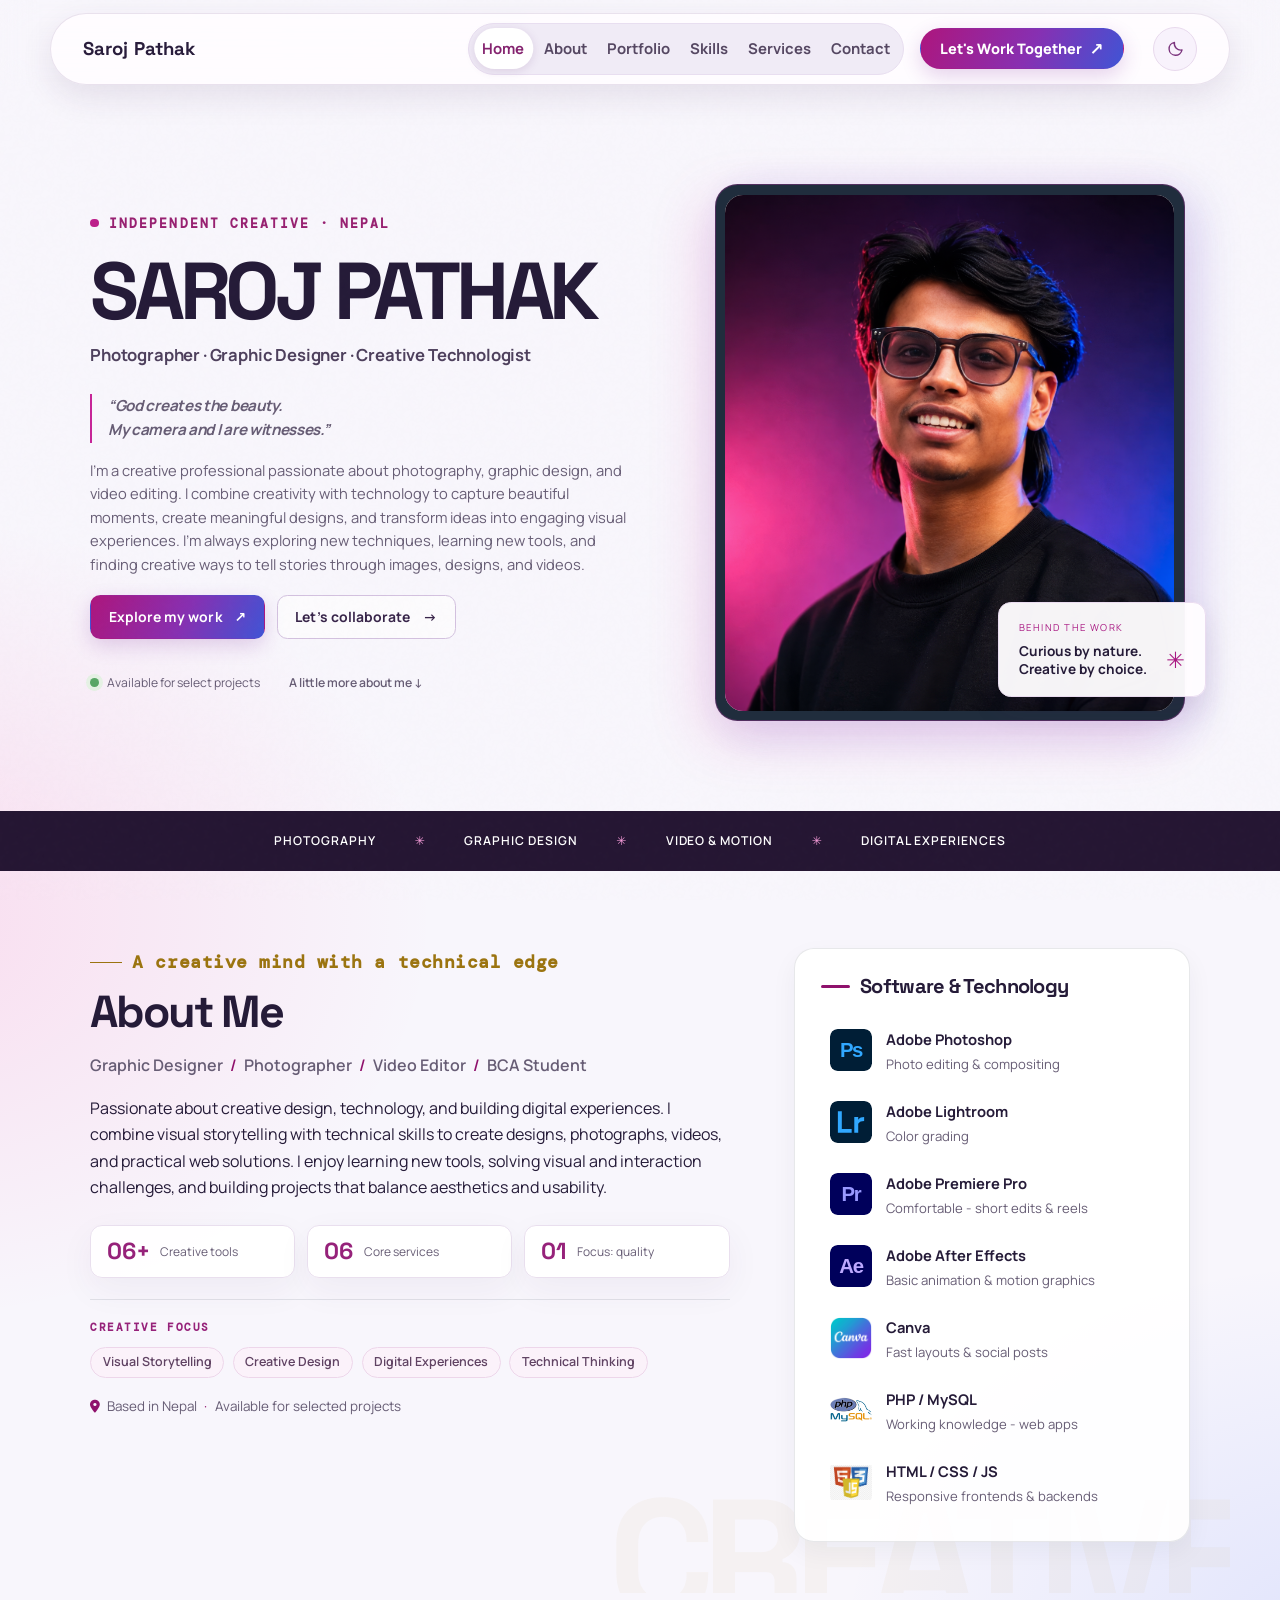
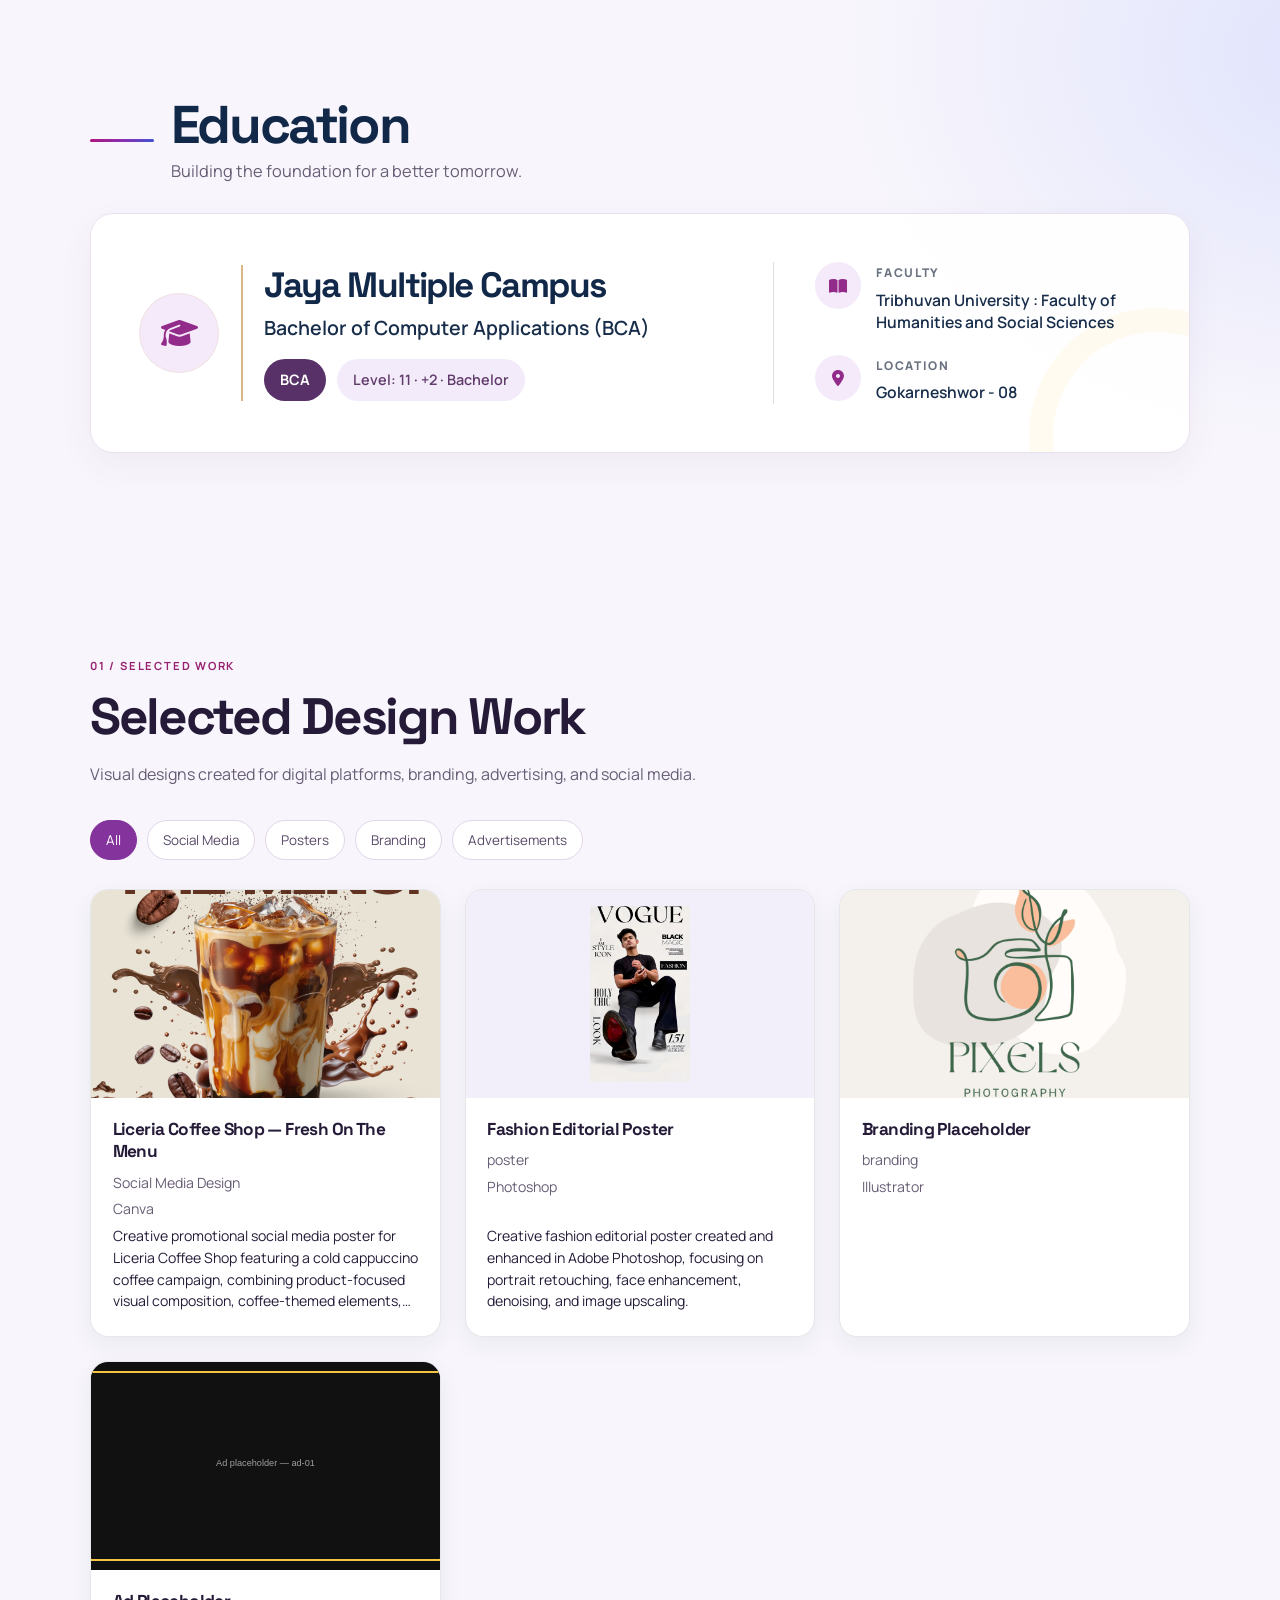
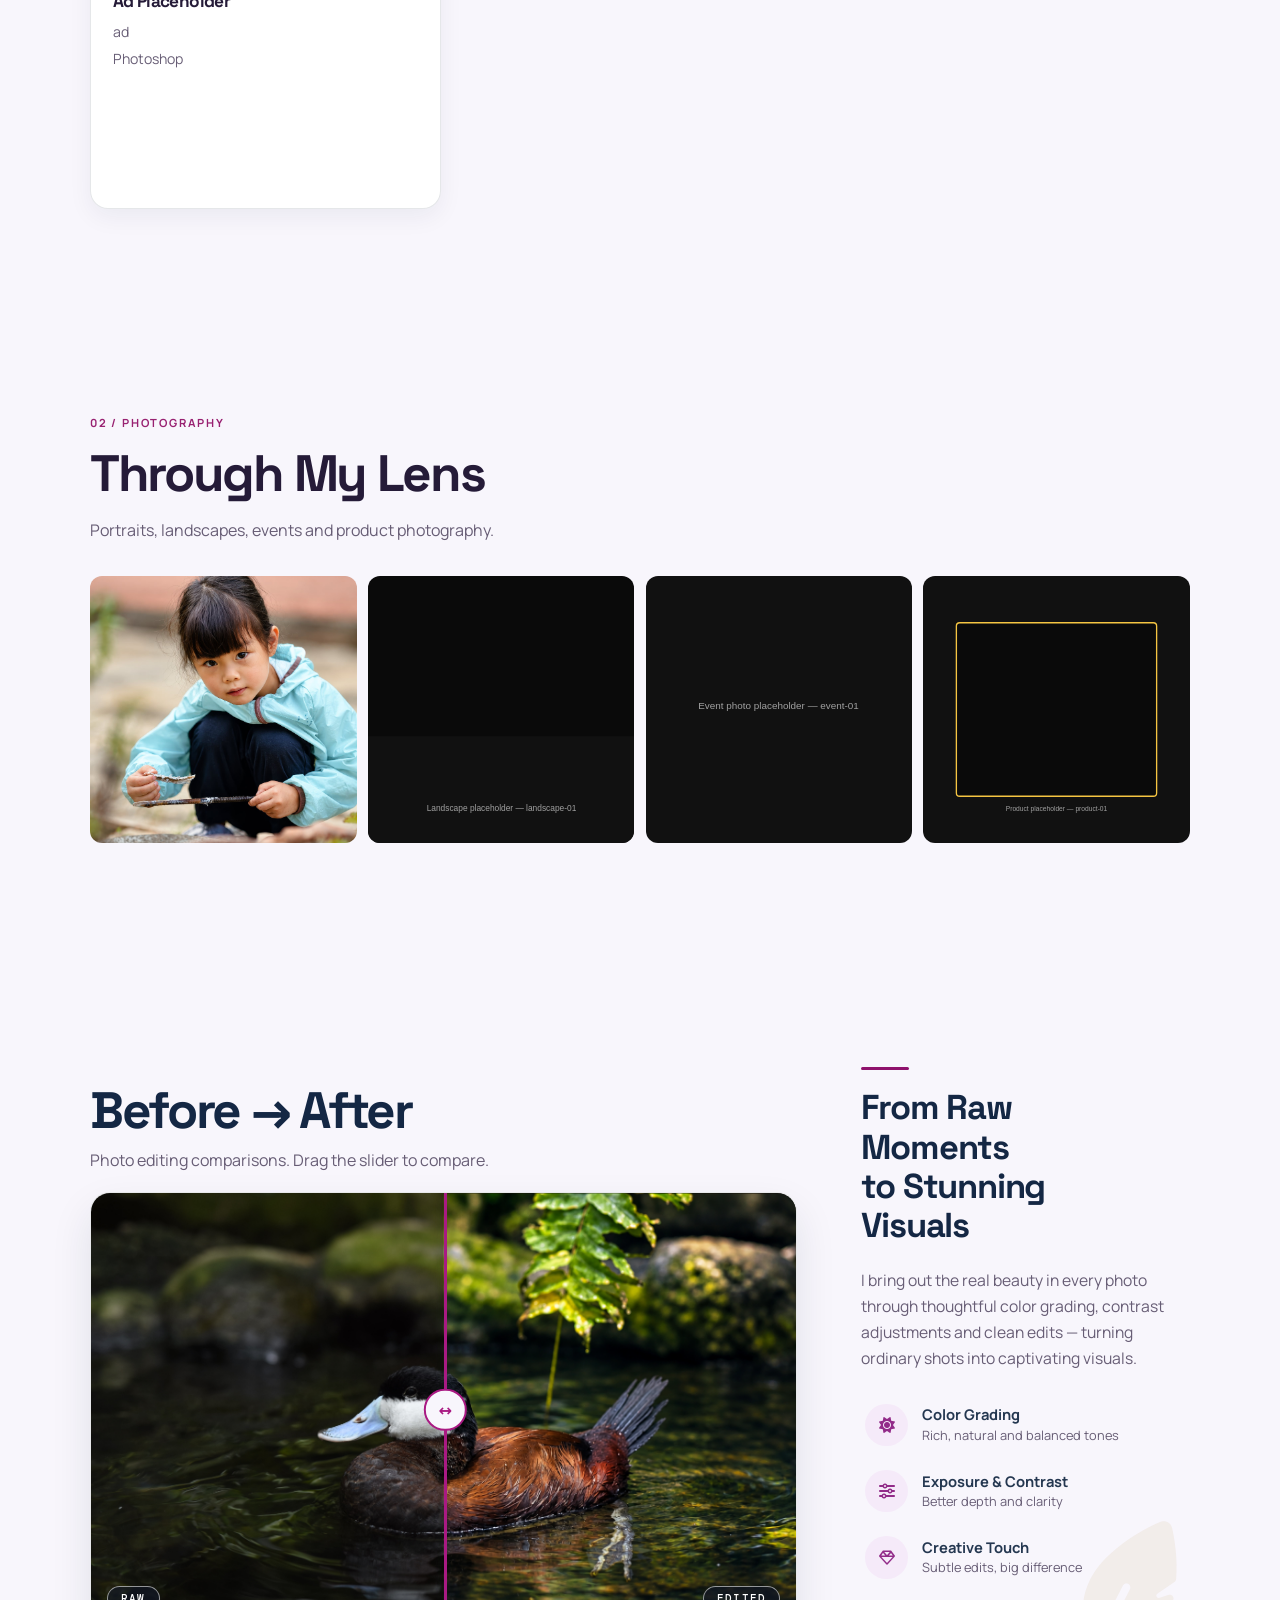
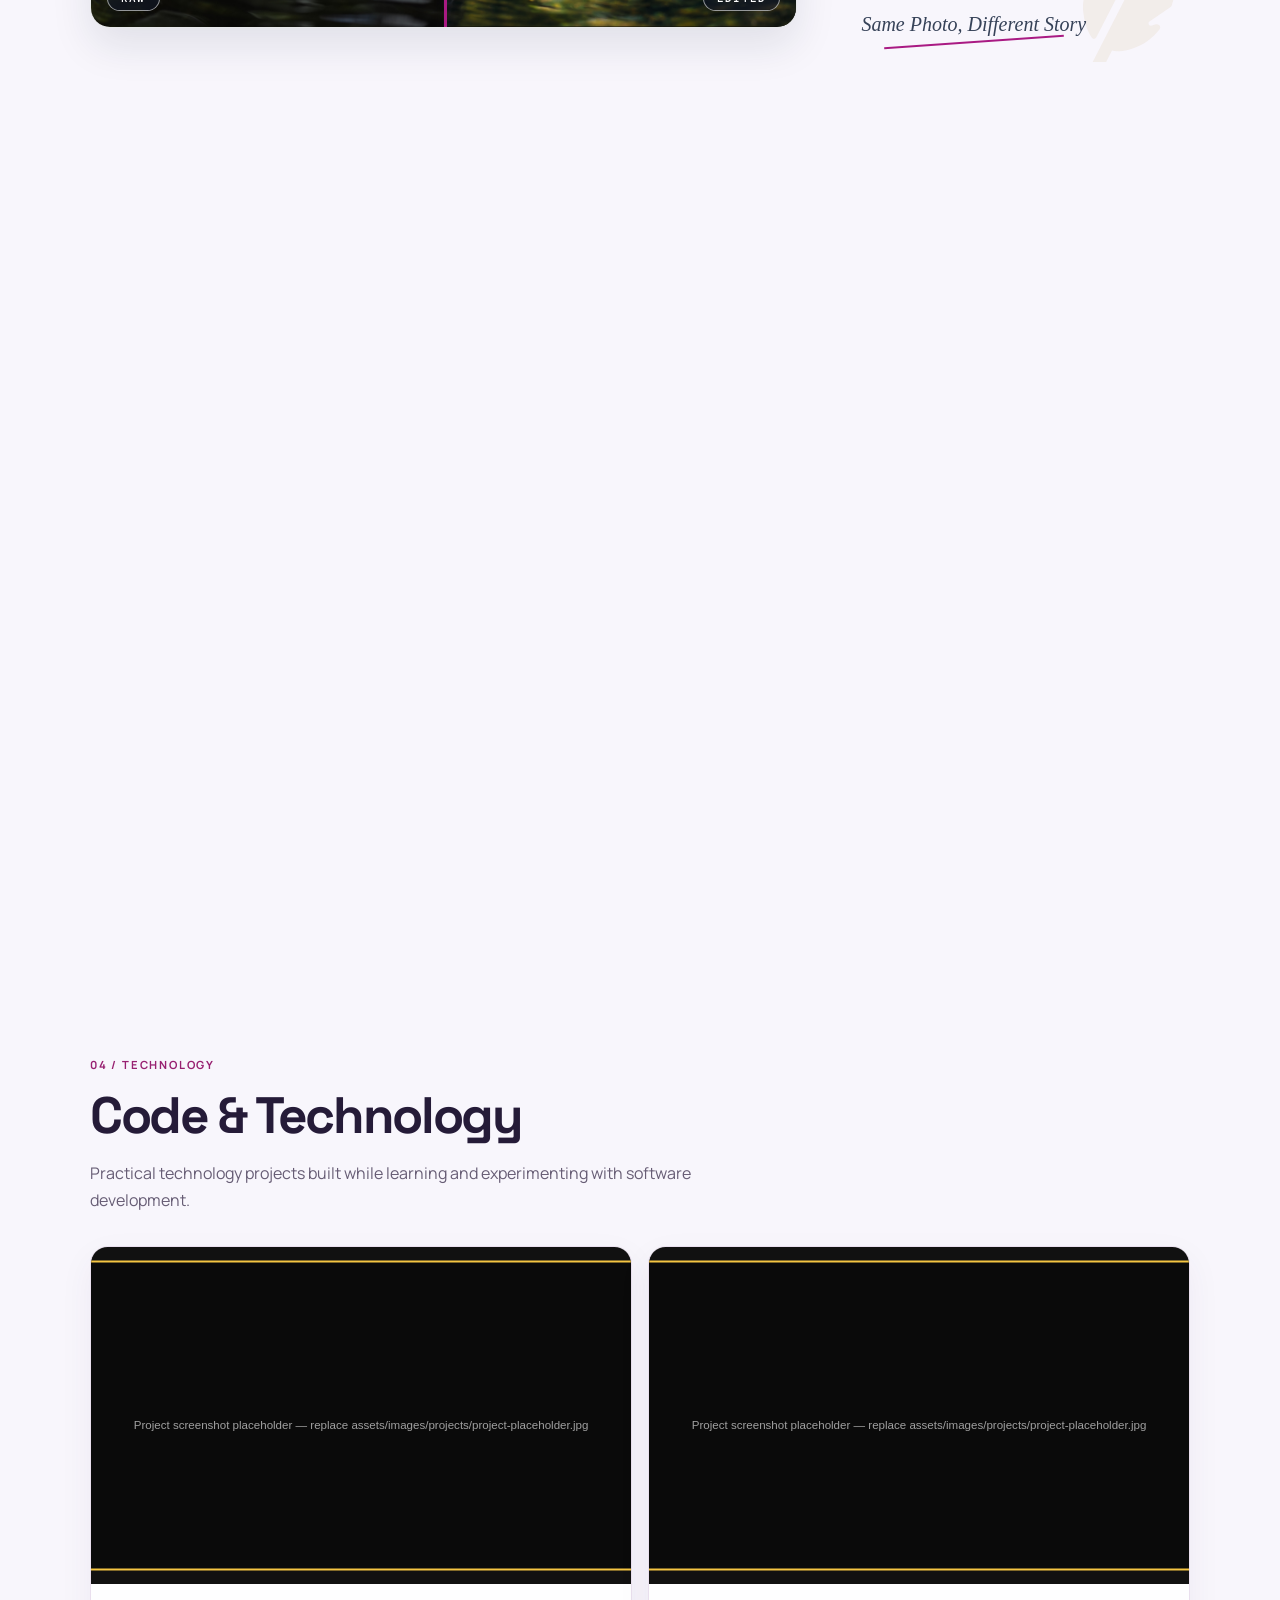
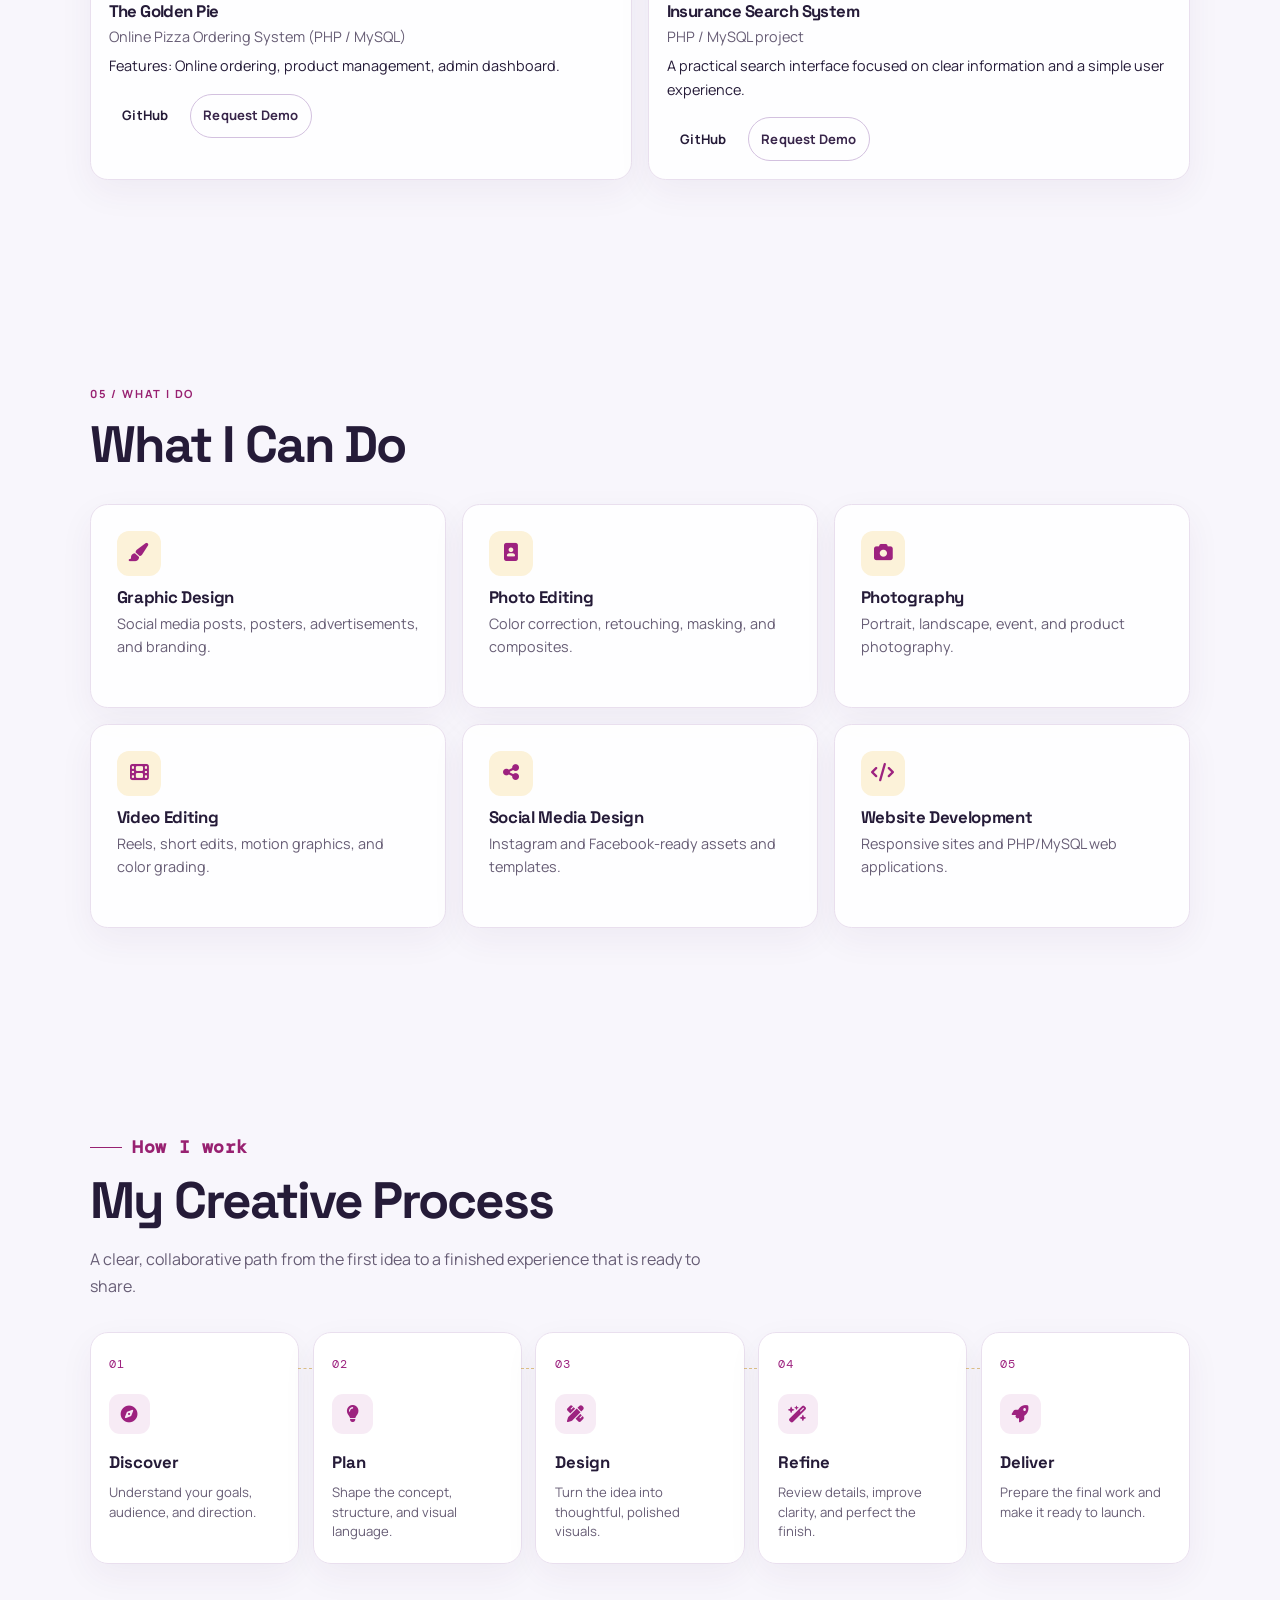
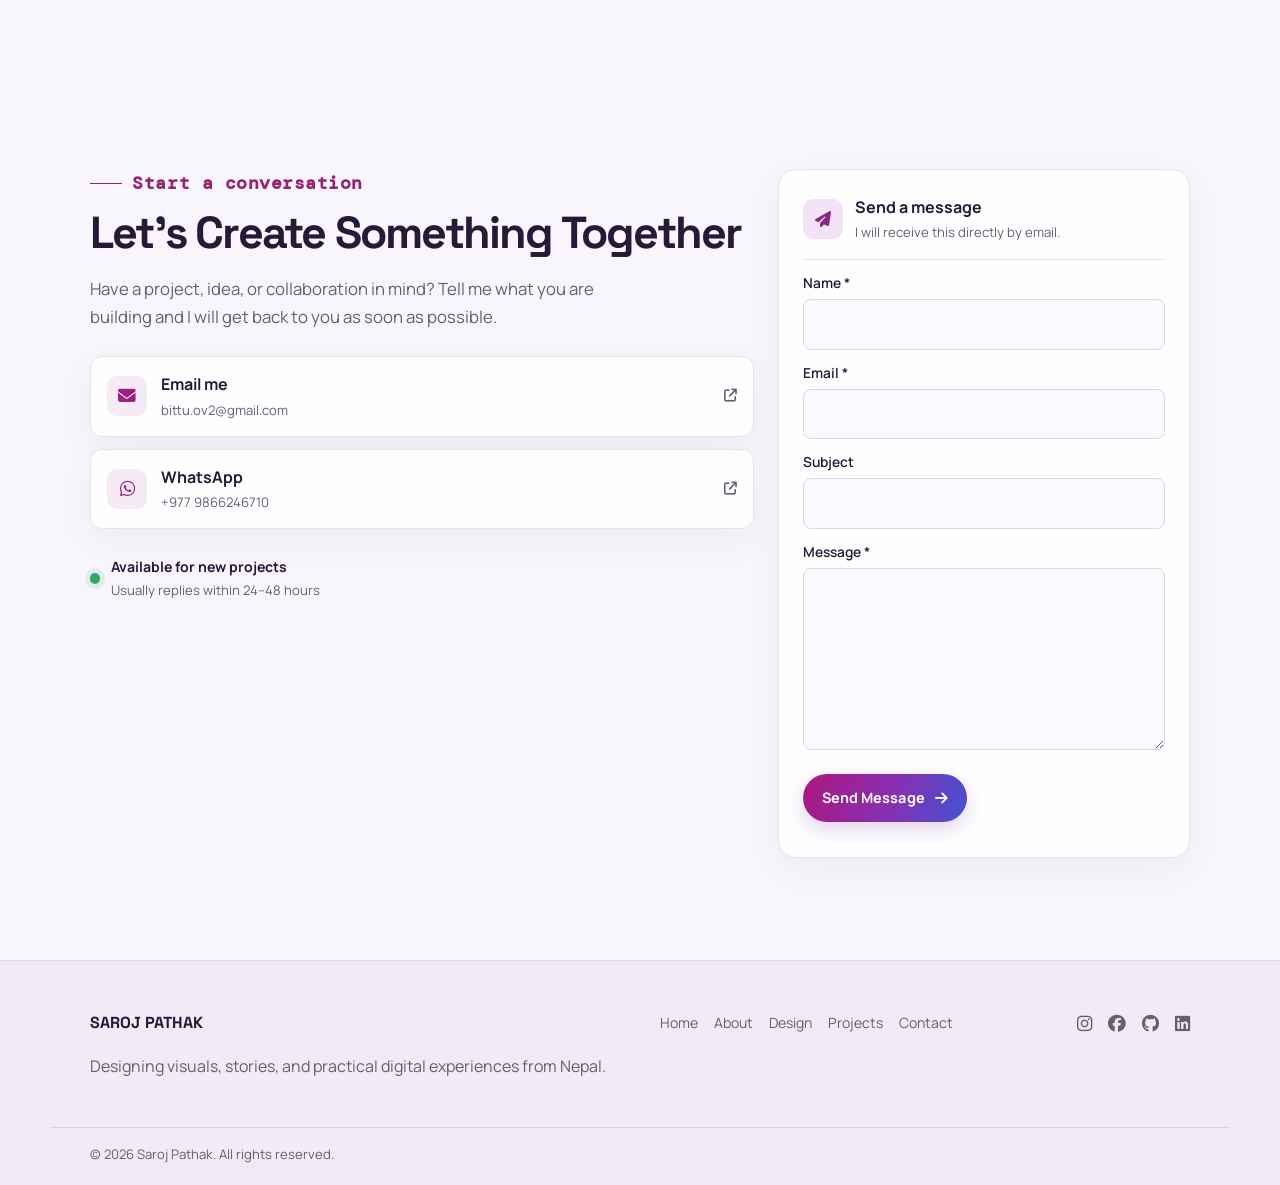
==== index.html @ 3b809f38 "Refine mobile navigation accordion" ====
<!doctype html>
<html lang="en">
<head>
  <meta charset="utf-8" />
  <meta name="viewport" content="width=device-width, initial-scale=1" />
  <script>
    // Set the saved appearance before painting to avoid a flash of the wrong theme.
    try {
      const theme = localStorage.getItem('portfolio-theme');
      if (theme === 'light' || theme === 'dark') document.documentElement.dataset.theme = theme;
      else if (window.matchMedia('(prefers-color-scheme: dark)').matches) document.documentElement.dataset.theme = 'dark';
    } catch (_) { /* The light theme remains available when storage is blocked. */ }
  </script>
  <title>Saroj Pathak | Graphic Designer, Photographer & Developer</title>
  <meta name="description" content="Portfolio of Saroj Pathak — Graphic Designer, Photographer, Video Editor, BCA Student, and technology enthusiast." />
  <meta property="og:title" content="Saroj Pathak | Graphic Designer, Photographer & Developer" />
  <meta property="og:description" content="Portfolio of Saroj Pathak — Graphic Designer, Photographer, Video Editor, BCA Student, and technology enthusiast." />
  <meta property="og:type" content="website" />
  <meta property="og:url" content="https://www.sarojpathak7.com.np/" />
  <meta property="og:image" content="assets/images/profile.svg" />
  <meta name="twitter:card" content="summary_large_image" />
  <link rel="canonical" href="https://www.sarojpathak7.com.np/" />
  <link rel="icon" type="image/svg+xml" href="assets/images/favicon.svg" />
  <link rel="icon" type="image/png" sizes="16x16" href="assets/images/favicon-16.png" />
  <link rel="icon" type="image/png" sizes="32x32" href="assets/images/favicon-32.png" />
  <link rel="icon" type="image/x-icon" href="assets/images/favicon.ico" />
  <link rel="apple-touch-icon" sizes="180x180" href="assets/images/apple-touch-icon.png" />
  <!-- Fonts & Icons -->
  <link href="https://fonts.googleapis.com/css2?family=Space+Grotesk:wght@500;700&family=Inter:wght@300;400;600;700&display=swap" rel="stylesheet">
  <link rel="stylesheet" href="https://cdnjs.cloudflare.com/ajax/libs/font-awesome/6.4.0/css/all.min.css" referrerpolicy="no-referrer" />
  <link rel="stylesheet" href="css/style.css?v=73565ab" />
  <link rel="stylesheet" href="css/public-refresh.css" />
  <style>
    /* Compact Jaya Multiple Campus record card, aligned to the Education design system. */
    #education .education-heading { gap: 1.05rem; margin-bottom: 1.75rem; }
    #education .education-heading > span { width: 4rem; height: 3px; background: #d7a844; }
    #education .education-heading h2 { font-size: clamp(2.5rem, 4.15vw, 3.55rem); letter-spacing: -.045em; }
    #education .education-heading p { margin-top: .28rem; font-size: 1.02rem; }
    #education .education-card { grid-template-columns: minmax(0, 1.36fr) minmax(310px, .86fr); gap: clamp(2rem, 4.15vw, 4rem); padding: clamp(2rem, 3.8vw, 3rem); border-radius: 23px; background: linear-gradient(125deg, #fffefa 0%, #fff 63%, #faf7ee 100%); box-shadow: 0 13px 30px rgba(22, 38, 61, .075); }
    #education .education-primary { align-items: center; gap: 1.35rem; }
    #education .education-icon { width: 5rem; height: 5rem; flex-basis: 5rem; font-size: 1.85rem; }
    #education .education-copy { padding-left: 1.35rem; }
    #education .education-copy h3 { font-size: clamp(1.8rem, 2.75vw, 2.28rem); letter-spacing: -.045em; }
    #education .education-program { margin: .62rem 0 1.08rem; font-size: clamp(1rem, 1.6vw, 1.22rem); }
    #education .education-meta { gap: 1.35rem; padding-left: clamp(1.5rem, 3.15vw, 2.7rem); }
    #education .education-detail { gap: .95rem; }
    #education .education-detail > i { width: 2.9rem; height: 2.9rem; flex-basis: 2.9rem; }
    #education .education-detail p { font-size: .98rem; line-height: 1.43; }
    @media (max-width: 820px) { #education .education-card { grid-template-columns: 1fr; gap: 1.65rem; } #education .education-meta { padding-top: 1.45rem; } }
    @media (max-width: 560px) { #education .education-heading h2 { font-size: clamp(2.2rem, 11vw, 2.7rem); } #education .education-card { padding: 1.45rem; border-radius: 20px; } #education .education-primary { align-items: flex-start; } #education .education-icon { width: 3.7rem; height: 3.7rem; flex-basis: 3.7rem; font-size: 1.4rem; } #education .education-copy h3 { font-size: 1.55rem; } }
  </style>
  <link rel="stylesheet" href="css/public-theme.css" />
  <link rel="stylesheet" href="css/navigation-dropdowns.css" />
  <link rel="stylesheet" href="css/navigation-pill.css" />
  <link rel="stylesheet" href="css/portrait-light.css" />
  <link rel="stylesheet" href="css/mobile-navigation.css" />
</head>
<body>
  <header class="site-header">
    <nav class="nav container">
      <a class="brand" href="#home" aria-label="Saroj Pathak home">Saroj Pathak</a>
      <button class="theme-toggle" type="button" aria-label="Switch to dark mode" title="Switch to dark mode" aria-pressed="false">
        <svg class="theme-moon" aria-hidden="true" viewBox="0 0 24 24" fill="none" stroke="currentColor" stroke-width="1.8" stroke-linecap="round" stroke-linejoin="round"><path d="M20.9 13A8.5 8.5 0 0 1 11 3.1 8.5 8.5 0 1 0 20.9 13Z"/></svg>
        <svg class="theme-sun" aria-hidden="true" viewBox="0 0 24 24" fill="none" stroke="currentColor" stroke-width="1.8" stroke-linecap="round"><circle cx="12" cy="12" r="4"/><path d="M12 2v2m0 16v2M4.93 4.93l1.42 1.42m11.3 11.3 1.42 1.42M2 12h2m16 0h2M4.93 19.07l1.42-1.42m11.3-11.3 1.42-1.42"/></svg>
      </button>
      <button class="nav-toggle" aria-expanded="false" aria-controls="mobile-nav-menu" aria-label="Open navigation">
        <span class="hamburger"></span>
      </button>
      <div class="nav-menu" id="nav-menu">
        <ul class="nav-list">
          <li><a href="#home" class="nav-link active">Home</a></li>
          <li><a class="nav-link" href="#about">About</a></li>
          <li><a class="nav-link" href="#design">Portfolio</a></li>
          <li><a class="nav-link" href="#skills">Skills</a></li>
          <li><a class="nav-link" href="#services">Services</a></li>
          <li><a href="#contact" class="nav-link">Contact</a></li>
        </ul>
        <div class="nav-cta">
          <span class="nav-status"><i aria-hidden="true"></i>Available for select projects</span>
          <a class="btn btn-cta" href="#contact">Let's Work Together <span aria-hidden="true">↗</span></a>
        </div>
      </div>
      <div class="mobile-nav-menu" id="mobile-nav-menu">
        <ul class="mobile-nav-list">
          <li><a href="#home" class="mobile-nav-link">Home</a></li>
          <li class="mobile-nav-dropdown">
            <button class="mobile-nav-link mobile-nav-trigger" aria-expanded="false">About <span class="mobile-nav-chevron" aria-hidden="true"></span></button>
            <div class="mobile-nav-submenu"><div class="mobile-nav-items">
              <a href="#about"><strong>About Me</strong><small>Learn more about my background and creative journey.</small></a>
              <a href="#education"><strong>Education</strong><small>BCA student with a passion for technology.</small></a>
            </div></div>
          </li>
          <li class="mobile-nav-dropdown">
            <button class="mobile-nav-link mobile-nav-trigger" aria-expanded="false">Portfolio <span class="mobile-nav-chevron" aria-hidden="true"></span></button>
            <div class="mobile-nav-submenu"><div class="mobile-nav-items">
              <a href="#design"><strong>Design Work</strong><small>Social media, branding and creative design.</small></a>
              <a href="#photography"><strong>Photography</strong><small>Portrait, travel and product photography.</small></a>
              <a href="#editing"><strong>Before &amp; After</strong><small>Explore photo editing comparisons.</small></a>
              <a href="#video"><strong>Video &amp; Motion</strong><small>Edits, reels and motion graphics.</small></a>
              <a href="#projects"><strong>Code &amp; Technology</strong><small>Explore development projects.</small></a>
            </div></div>
          </li>
          <li class="mobile-nav-dropdown">
            <button class="mobile-nav-link mobile-nav-trigger" aria-expanded="false">Skills <span class="mobile-nav-chevron" aria-hidden="true"></span></button>
            <div class="mobile-nav-submenu"><div class="mobile-nav-items">
              <a href="#skills"><strong>Software &amp; Technology</strong><small>Adobe tools, Canva, PHP and front-end development.</small></a>
            </div></div>
          </li>
          <li class="mobile-nav-dropdown">
            <button class="mobile-nav-link mobile-nav-trigger" aria-expanded="false">Services <span class="mobile-nav-chevron" aria-hidden="true"></span></button>
            <div class="mobile-nav-submenu"><div class="mobile-nav-items">
              <a href="#services"><strong>Services</strong><small>Design, photography, video and web.</small></a>
              <a href="#process"><strong>Creative Process</strong><small>How an idea becomes finished work.</small></a>
            </div></div>
          </li>
          <li><a href="#contact" class="mobile-nav-link">Contact</a></li>
        </ul>
        <div class="mobile-nav-cta">
          <span class="nav-status"><i aria-hidden="true"></i>Available for select projects</span>
          <a class="btn btn-cta" href="#contact">Let's Work Together <span aria-hidden="true">↗</span></a>
        </div>
      </div>
    </nav>
    <div class="nav-progress" aria-hidden="true"><span></span></div>
    <div class="mobile-nav-backdrop" aria-hidden="true"></div>
  </header>

  <main>
    <!-- HERO -->
    <section id="home" class="hero container">
      <div class="hero-content">
        <p class="eyebrow hero-eyebrow"><span class="hero-dot" aria-hidden="true"></span> Independent creative · Nepal</p>
        <h1 class="hero-title">SAROJ PATHAK</h1>
        <p class="hero-role">Photographer · Graphic Designer · Creative Technologist</p>
        <p class="hero-sub">“God creates the beauty.<br>My camera and I are witnesses.”</p>
        <p class="hero-intro">I’m a creative professional passionate about photography, graphic design, and video editing. I combine creativity with technology to capture beautiful moments, create meaningful designs, and transform ideas into engaging visual experiences. I’m always exploring new techniques, learning new tools, and finding creative ways to tell stories through images, designs, and videos.</p>
        <div class="hero-actions">
          <a class="btn btn-primary" href="#design">Explore my work <span aria-hidden="true">↗</span></a>
          <a class="btn btn-outline" href="#contact">Let’s collaborate <span aria-hidden="true">→</span></a>
        </div>
        <div class="hero-meta"><span><span class="availability-indicator" aria-hidden="true"></span> Available for select projects</span><a href="#about">A little more about me ↓</a></div>
      </div>

      <div class="hero-media">
        <div class="profile-frame">
          <img src="assets/images/profile.png" alt="Portrait of Saroj Pathak" class="profile-photo" />
          <div class="profile-decor" aria-hidden="true"></div>
        </div>
        <div class="portrait-caption"><span>BEHIND THE WORK</span><strong>Curious by nature.<br>Creative by choice.</strong><span aria-hidden="true">✳</span></div>
      </div>
    </section>

    <div class="discipline-bar" aria-label="Creative disciplines"><div class="container"><span>Photography</span><span aria-hidden="true">✳</span><span>Graphic design</span><span aria-hidden="true">✳</span><span>Video &amp; motion</span><span aria-hidden="true">✳</span><span>Digital experiences</span></div></div>

    <!-- ABOUT -->
    <section id="about" class="section container reveal">
      <div class="section-grid">
        <div class="about-copy">
          <p class="eyebrow">A creative mind with a technical edge</p>
          <h2>About Me</h2>
          <p class="about-role">Graphic Designer <span>/</span> Photographer <span>/</span> Video Editor <span>/</span> BCA Student</p>
          <p>Passionate about creative design, technology, and building digital experiences. I combine visual storytelling with technical skills to create designs, photographs, videos, and practical web solutions. I enjoy learning new tools, solving visual and interaction challenges, and building projects that balance aesthetics and usability.</p>
          <div class="about-stats"><div><strong>06+</strong><span>Creative tools</span></div><div><strong>06</strong><span>Core services</span></div><div><strong>01</strong><span>Focus: quality</span></div></div>
          <div class="creative-focus" aria-label="Creative focus">
            <span class="creative-focus-label">Creative Focus</span>
            <ul class="creative-focus-list">
              <li>Visual Storytelling</li>
              <li>Creative Design</li>
              <li>Digital Experiences</li>
              <li>Technical Thinking</li>
            </ul>
          </div>
          <p class="about-location"><i class="fa-solid fa-location-dot" aria-hidden="true"></i> Based in Nepal <span aria-hidden="true">&middot;</span> Available for selected projects</p>
        </div>
        <div class="skills-card" id="skills">
          <h3>Software & Technology</h3>
          <div class="skills-grid">
            <div class="skill">
              <img class="skill-icon" src="assets/images/tools/photoshop.svg" alt="" />
              <div>
                <strong>Adobe Photoshop</strong>
                <p class="muted">Experienced - photo editing & compositing</p>
              </div>
            </div>
            <div class="skill">
              <img class="skill-icon" src="assets/images/tools/lightroom.svg" alt="" />
              <div>
                <strong>Adobe Lightroom</strong>
                <p class="muted">Experienced - color grading</p>
              </div>
            </div>
            <div class="skill">
              <img class="skill-icon" src="assets/images/tools/premiere-pro.svg" alt="" />
              <div>
                <strong>Adobe Premiere Pro</strong>
                <p class="muted">Comfortable - short edits & reels</p>
              </div>
            </div>
            <div class="skill">
              <img class="skill-icon" src="assets/images/tools/after-effects.svg" alt="" />
              <div>
                <strong>Adobe After Effects</strong>
                <p class="muted">Basic animation &amp; motion graphics</p>
              </div>
            </div>
            <div class="skill">
              <img class="skill-icon" src="assets/images/tools/premiere.jpg" alt="" />
              <div>
                <strong>Canva</strong>
                <p class="muted">Fast layouts & social posts</p>
              </div>
            </div>
            <div class="skill">
              <img class="skill-icon" src="assets/images/tools/php-mysql.png" alt="" />
              <div>
                <strong>PHP / MySQL</strong>
                <p class="muted">Working knowledge - web apps</p>
              </div>
            </div>
            <div class="skill">
              <img class="skill-icon" src="assets/images/tools/web-stack.jpg" alt="" />
              <div>
                <strong>HTML / CSS / JS</strong>
                <p class="muted">Experienced - responsive frontends</p>
              </div>
            </div>
          </div>
        </div>
      </div>
    </section>

    <!-- EDUCATION -->
    <section id="education" class="section container reveal">
      <div class="education-heading">
        <span aria-hidden="true"></span>
        <div>
          <h2>Education</h2>
          <p>Building the foundation for a better tomorrow.</p>
        </div>
      </div>
      <div class="education-card">
        <div class="education-primary">
          <div class="education-icon" aria-hidden="true"><i class="fa-solid fa-graduation-cap"></i></div>
          <div class="education-copy">
            <h3>Jaya Multiple Campus</h3>
            <p class="education-program">Bachelor of Computer Applications (BCA)</p>
            <div class="education-badges"><span>BCA</span><span>Level: 11 &middot; +2 &middot; Bachelor</span></div>
          </div>
        </div>
        <div class="education-meta">
          <div class="education-detail">
            <i class="fa-solid fa-book-open" aria-hidden="true"></i>
            <div><span>Faculty</span><p>Tribhuvan University : Faculty of Humanities and Social Sciences</p></div>
          </div>
          <div class="education-detail">
            <i class="fa-solid fa-location-dot" aria-hidden="true"></i>
            <div><span>Location</span><p>Gokarneshwor - 08</p></div>
          </div>
        </div>
      </div>
    </section>

    <!-- DESIGN PORTFOLIO -->
    <section id="design" class="section container reveal">
      <div class="section-head">
        <p class="section-kicker">01 / SELECTED WORK</p>
        <h2>Selected Design Work</h2>
        <p class="muted">Visual designs created for digital platforms, branding, advertising, and social media.</p>
      </div>
      <div class="filter-bar">
        <button class="filter-btn active" data-filter="all">All</button>
        <button class="filter-btn" data-filter="social">Social Media</button>
        <button class="filter-btn" data-filter="poster">Posters</button>
        <button class="filter-btn" data-filter="branding">Branding</button>
        <button class="filter-btn" data-filter="ad">Advertisements</button>
      </div>
      <div id="design-grid" class="projects-grid"></div>
    </section>

    <!-- PHOTOGRAPHY -->
    <section id="photography" class="section container reveal">
      <div class="section-head">
        <p class="section-kicker">02 / PHOTOGRAPHY</p>
        <h2>Through My Lens</h2>
        <p class="muted">Portraits, landscapes, events and product photography.</p>
      </div>
      <div id="photo-grid" class="masonry-grid"></div>
    </section>

    <!-- BEFORE / AFTER -->
    <section id="editing" class="section container reveal">
      <div class="editing-layout">
        <div class="editing-comparison">
          <div class="editing-head">
            <h2>Before → After</h2>
            <p class="muted">Photo editing comparisons. Drag the slider to compare.</p>
          </div>
          <div class="before-after-list">
            <div class="before-after" data-before="assets/images/editing/before-duck.jpg" data-after="assets/images/editing/after-duck.png"></div>
          </div>
        </div>
        <aside class="editing-panel">
          <span class="editing-accent" aria-hidden="true"></span>
          <h3>From Raw Moments<br>to Stunning Visuals</h3>
          <p class="editing-lead">I bring out the real beauty in every photo through thoughtful color grading, contrast adjustments and clean edits — turning ordinary shots into captivating visuals.</p>
          <div class="editing-skills">
            <div class="editing-skill"><i class="fa-solid fa-sun" aria-hidden="true"></i><div><strong>Color Grading</strong><span>Rich, natural and balanced tones</span></div></div>
            <div class="editing-skill"><i class="fa-solid fa-sliders" aria-hidden="true"></i><div><strong>Exposure &amp; Contrast</strong><span>Better depth and clarity</span></div></div>
            <div class="editing-skill"><i class="fa-regular fa-gem" aria-hidden="true"></i><div><strong>Creative Touch</strong><span>Subtle edits, big difference</span></div></div>
          </div>
          <p class="editing-signature">Same Photo, Different Story</p>
          <i class="fa-solid fa-feather-pointed editing-feather" aria-hidden="true"></i>
        </aside>
      </div>
    </section>

    <!-- VIDEO -->
    <section id="video" class="section container reveal">
      <div class="section-head video-heading">
        <p class="section-kicker">03 / MOTION</p>
        <h2>Video &amp; Motion</h2>
        <p class="muted">Short-form edits, reels, motion graphics, and video projects created with Adobe Premiere Pro.</p>
      </div>
      <div class="video-showcase">
        <div class="video-feature-column">
          <div id="video-grid" class="video-grid video-feature-grid">
            <article class="video-feature-card">
              <img src="assets/images/tools/premiere-pro.svg" alt="Adobe Premiere Pro" class="video-pr-icon" />
              <div><span class="video-kicker">Featured Project</span><h3>Video Coming Soon</h3><p>Project Placeholder</p><small>Premiere Pro / Reels</small></div>
              <span class="video-arrow" aria-hidden="true">→</span>
            </article>
          </div>
          <p class="video-signature">Ideas in Motion</p>
        </div>
        <div class="video-side">
          <div class="video-capabilities">
            <div class="video-capability"><i class="fa-regular fa-circle-play" aria-hidden="true"></i><div><strong>Short-form Edits</strong><span>Reels, TikTok, YouTube Shorts</span></div></div>
            <div class="video-capability"><i class="fa-solid fa-film" aria-hidden="true"></i><div><strong>Motion Graphics</strong><span>Simple animations &amp; visual effects</span></div></div>
            <div class="video-capability"><i class="fa-solid fa-clapperboard" aria-hidden="true"></i><div><strong>Video Projects</strong><span>Creative storytelling &amp; clean edits</span></div></div>
          </div>
          <div class="video-visual" aria-hidden="true"><div class="video-monitor"><span></span><span></span><span></span></div><div class="video-timeline"><i></i><i></i><i></i></div><div class="video-clapper"></div></div>
        </div>
      </div>
    </section>

    <!-- DEVELOPMENT PROJECTS -->
    <section id="projects" class="section container reveal">
      <div class="section-head">
        <p class="section-kicker">04 / TECHNOLOGY</p>
        <h2>Code & Technology</h2>
        <p class="muted">Practical technology projects built while learning and experimenting with software development.</p>
      </div>
      <div class="projects-grid">
        <div class="project-card">
          <img src="assets/images/projects/project-placeholder.svg" alt="The Golden Pie project preview" />
          <div class="project-body">
            <h4>The Golden Pie</h4>
            <p class="muted">Online Pizza Ordering System (PHP / MySQL)</p>
            <p>Features: Online ordering, product management, admin dashboard.</p>
            <div class="project-actions">
              <a class="btn btn-sm" href="https://github.com/Bittu-Saroj/My-Portfolio" target="_blank" rel="noopener">GitHub</a>
              <a class="btn btn-sm btn-outline" href="#contact">Request Demo</a>
            </div>
          </div>
        </div>
        <div class="project-card">
          <img src="assets/images/projects/project-placeholder.svg" alt="Insurance Search System project preview" />
          <div class="project-body">
            <h4>Insurance Search System</h4>
            <p class="muted">PHP / MySQL project</p>
            <p>A practical search interface focused on clear information and a simple user experience.</p>
            <div class="project-actions">
              <a class="btn btn-sm" href="https://github.com/Bittu-Saroj/My-Portfolio" target="_blank" rel="noopener">GitHub</a>
              <a class="btn btn-sm btn-outline" href="#contact">Request Demo</a>
            </div>
          </div>
        </div>
      </div>
    </section>

    <!-- SERVICES -->
    <section id="services" class="section container reveal">
      <p class="section-kicker">05 / WHAT I DO</p>
      <h2>What I Can Do</h2>
      <div class="services-grid">
        <article class="service">
          <i class="fa-solid fa-paintbrush"></i>
          <h4>Graphic Design</h4>
          <p>Social media posts, posters, advertisements, and branding.</p>
        </article>
        <article class="service">
          <i class="fa-solid fa-image-portrait"></i>
          <h4>Photo Editing</h4>
          <p>Color correction, retouching, masking, and composites.</p>
        </article>
        <article class="service">
          <i class="fa-solid fa-camera"></i>
          <h4>Photography</h4>
          <p>Portrait, landscape, event, and product photography.</p>
        </article>
        <article class="service">
          <i class="fa-solid fa-film"></i>
          <h4>Video Editing</h4>
          <p>Reels, short edits, motion graphics, and color grading.</p>
        </article>
        <article class="service">
          <i class="fa-solid fa-share-nodes"></i>
          <h4>Social Media Design</h4>
          <p>Instagram and Facebook-ready assets and templates.</p>
        </article>
        <article class="service">
          <i class="fa-solid fa-code"></i>
          <h4>Website Development</h4>
          <p>Responsive sites and PHP/MySQL web applications.</p>
        </article>
      </div>
    </section>

    <!-- PROCESS -->
    <section id="process" class="section container reveal">
      <div class="section-head">
        <p class="eyebrow">How I work</p>
        <h2>My Creative Process</h2>
        <p class="muted">A clear, collaborative path from the first idea to a finished experience that is ready to share.</p>
      </div>
      <div id="process-timeline" class="process-timeline">
        <div class="step"><span class="step-number">01</span><i class="fa-solid fa-compass"></i><strong>Discover</strong><small>Understand your goals, audience, and direction.</small></div>
        <div class="step"><span class="step-number">02</span><i class="fa-solid fa-lightbulb"></i><strong>Plan</strong><small>Shape the concept, structure, and visual language.</small></div>
        <div class="step"><span class="step-number">03</span><i class="fa-solid fa-pen-ruler"></i><strong>Design</strong><small>Turn the idea into thoughtful, polished visuals.</small></div>
        <div class="step"><span class="step-number">04</span><i class="fa-solid fa-wand-magic-sparkles"></i><strong>Refine</strong><small>Review details, improve clarity, and perfect the finish.</small></div>
        <div class="step"><span class="step-number">05</span><i class="fa-solid fa-rocket"></i><strong>Deliver</strong><small>Prepare the final work and make it ready to launch.</small></div>
      </div>
    </section>

    <!-- CONTACT -->
    <section id="contact" class="section container reveal">
      <div class="contact-grid">
        <div>
          <p class="eyebrow">Start a conversation</p>
          <h2>Let's Create Something Together</h2>
          <p class="muted contact-lead">Have a project, idea, or collaboration in mind? Tell me what you are building and I will get back to you as soon as possible.</p>
          <div class="contact-cards">
            <a class="contact-card" href="mailto:bittu.ov2@gmail.com">
              <span class="contact-card-icon"><i class="fa-solid fa-envelope"></i></span>
              <span><strong>Email me</strong><small>bittu.ov2@gmail.com</small></span>
              <i class="fa-solid fa-arrow-up-right-from-square contact-card-arrow"></i>
            </a>
            <a class="contact-card" href="https://wa.me/9779866246710" target="_blank" rel="noopener">
              <span class="contact-card-icon"><i class="fa-brands fa-whatsapp"></i></span>
              <span><strong>WhatsApp</strong><small>+977 9866246710</small></span>
              <i class="fa-solid fa-arrow-up-right-from-square contact-card-arrow"></i>
            </a>
          </div>
          <div class="availability"><span class="availability-dot"></span><span><strong>Available for new projects</strong><small>Usually replies within 24–48 hours</small></span></div>
        </div>
        <div>
          <form id="contact-form" class="contact-form" action="https://formsubmit.co/bittu.ov2@gmail.com" method="POST" novalidate>
            <div class="form-heading"><span class="form-icon"><i class="fa-solid fa-paper-plane"></i></span><span><strong>Send a message</strong><small>I will receive this directly by email.</small></span></div>
            <input type="hidden" name="_subject" value="New portfolio message from sarojpathak7.com.np" />
            <input type="hidden" name="_next" value="https://www.sarojpathak7.com.np/#contact" />
            <input type="hidden" name="_template" value="table" />
            <label for="name">Name *</label>
            <input id="name" name="name" required />

            <label for="email">Email *</label>
            <input id="email" name="email" type="email" required />

            <label for="subject">Subject</label>
            <input id="subject" name="subject" />

            <label for="message">Message *</label>
            <textarea id="message" name="message" rows="6" required></textarea>

            <div class="form-actions">
              <button class="btn btn-primary" type="submit">Send Message <i class="fa-solid fa-arrow-right"></i></button>
            </div>
            <div id="form-feedback" role="status" aria-live="polite" class="form-feedback"></div>
          </form>
        </div>
      </div>
    </section>
  </main>

  <footer class="site-footer">
    <div class="container footer-grid">
      <div>
        <strong>SAROJ PATHAK</strong>
        <p class="muted">Designing visuals, stories, and practical digital experiences from Nepal.</p>
      </div>
      <nav>
        <ul class="footer-nav">
          <li><a href="#home">Home</a></li>
          <li><a href="#about">About</a></li>
          <li><a href="#design">Design</a></li>
          <li><a href="#projects">Projects</a></li>
          <li><a href="#contact">Contact</a></li>
        </ul>
      </nav>
      <div class="socials">
        <a aria-label="Instagram" href="https://www.instagram.com/bittu_v2/" target="_blank" rel="noopener noreferrer"><i class="fa-brands fa-instagram"></i></a>
        <a aria-label="Facebook" href="https://www.facebook.com/saroj.pathak.581187/about/?fb_profile_edit_entry_point=%7B%22click_point%22%3A%22edit_profile_button%22%2C%22feature%22%3A%22profile_header%22%7D&id=100053116510452&sk=about" target="_blank" rel="noopener noreferrer"><i class="fa-brands fa-facebook"></i></a>
        <a aria-label="GitHub" href="https://github.com/Bittu-Saroj" target="_blank" rel="noopener"><i class="fa-brands fa-github"></i></a>
        <a aria-label="LinkedIn" href="#contact"><i class="fa-brands fa-linkedin"></i></a>
      </div>
    </div>
    <div class="container copyright">© 2026 Saroj Pathak. All rights reserved.</div>
  </footer>

  <div id="lightbox" class="lightbox" aria-hidden="true">
    <button class="lightbox-close" aria-label="Close">&times;</button>
    <img class="lightbox-img" alt="" />
    <p class="lightbox-caption"></p>
  </div>

  <script src="js/script.js?v=pixels-branding-20260920" defer></script>
  <script src="js/public-theme.js" defer></script>
</body>
</html>
---- css/style.css ----
@import url('https://fonts.googleapis.com/css2?family=DM+Mono:wght@400;500&family=Manrope:wght@400;500;600;700;800&family=Space+Grotesk:wght@500;600;700&display=swap');

:root{--bg:#f7f5f0;--surface:#fff;--surface-2:#f1eee7;--text:#172033;--muted:#5f6673;--line:rgba(23,32,51,.08);--accent:#f4c542;--accent-hover:#e8b82f;--accent-soft:rgba(244,197,66,.14);--container:1180px;--radius:18px;--space-section:clamp(2.5rem,4vw,4rem);--space-grid:1.5rem}
*{box-sizing:border-box}
html{scroll-behavior:smooth;overflow-x:hidden}
body{margin:0;background:radial-gradient(circle at 85% 30%,rgba(244,197,66,.12),transparent 32%),var(--bg);color:var(--text);font-family:Manrope,system-ui,sans-serif;line-height:1.65;overflow-x:hidden}
body:before{content:"";position:fixed;inset:0;pointer-events:none;opacity:.025;background-image:url("data:image/svg+xml,%3Csvg viewBox='0 0 160 160' xmlns='http://www.w3.org/2000/svg'%3E%3Cfilter id='n'%3E%3CfeTurbulence type='fractalNoise' baseFrequency='.9' numOctaves='2' stitchTiles='stitch'/%3E%3C/filter%3E%3Crect width='100%25' height='100%25' filter='url(%23n)' opacity='.5'/%3E%3C/svg%3E")}
a{color:inherit}img,video,svg{display:block;max-width:100%}button,input,textarea{font:inherit}.container{width:100%;max-width:var(--container);margin:auto;padding-inline:clamp(1.2rem,4vw,2.5rem)}
.skip-link{position:fixed;z-index:200;top:-4rem;left:1rem;background:var(--accent);color:var(--surface);padding:.55rem 1rem;border-radius:0 0 8px 8px;font-weight:700}.skip-link:focus{top:0}
.site-header{position:fixed;inset:0 0 auto;z-index:60;background:rgba(247,245,240,.78);border-bottom:1px solid transparent;backdrop-filter:blur(16px);transition:background .3s,border-color .3s,box-shadow .3s}.site-header.scrolled{background:rgba(247,245,240,.96);border-color:var(--line);box-shadow:0 8px 30px rgba(23,32,51,.1)}.site-header + main{padding-top:4.75rem}.nav-progress{height:2px;background:transparent}.nav-progress span{display:block;width:0;height:100%;background:var(--accent);transition:width .1s linear}
.nav{min-height:4.75rem;display:flex;align-items:center;justify-content:space-between}.brand{flex:0 0 auto;display:flex;align-items:center;color:var(--text);font-family:"Space Grotesk",sans-serif;font-size:1.05rem;line-height:1.2;letter-spacing:.04em;font-weight:600;text-decoration:none;white-space:nowrap}.brand:hover{color:#9b7410}.nav-menu{display:flex;align-items:center;gap:.7rem}.nav-list,.footer-nav{display:flex;align-items:center;gap:0;list-style:none;margin:0;padding:0}.nav-link{position:relative;display:flex;align-items:center;color:var(--muted);font-size:.95rem;line-height:1.2;font-weight:500;text-decoration:none;padding:.5rem .5rem;transition:color .2s}.nav-link:after{content:"";position:absolute;right:.5rem;bottom:.18rem;left:.5rem;height:2px;border-radius:2px;background:var(--accent);transform:scaleX(0);transform-origin:right;transition:transform .25s ease}.nav-link:hover,.nav-link.active{color:var(--text)}.nav-link:hover:after,.nav-link.active:after{transform:scaleX(1);transform-origin:left}
.nav-cta{display:flex;align-items:center;gap:.9rem;margin-left:.3rem}.nav-status{display:inline-flex;align-items:center;gap:.38rem;color:var(--muted);font-size:.84rem;line-height:1.2;font-weight:500;white-space:nowrap}.nav-status i{width:.42rem;height:.42rem;flex:0 0 .42rem;border-radius:50%;background:#43a047;box-shadow:0 0 0 4px rgba(67,160,71,.12)}.nav-cta .btn{font-size:.95rem;line-height:1.2;font-weight:600}.nav-cta .btn span{font-size:1.05rem;line-height:0;transition:transform .2s}.nav-cta .btn:hover span{transform:translate(2px,-2px)}.nav-toggle{display:none;border:0;background:none;color:var(--text);padding:.6rem;cursor:pointer}.hamburger,.hamburger:before,.hamburger:after{display:block;width:1.45rem;height:2px;background:currentColor;position:relative;transition:transform .2s}.hamburger:before,.hamburger:after{content:"";position:absolute;left:0}.hamburger:before{top:-6px}.hamburger:after{top:6px}
.nav-list>li{position:relative}.nav-trigger{border:0;background:none;font:inherit;cursor:pointer}.nav-trigger span{font-size:.75rem;color:currentColor;margin-left:.2rem;transition:transform .2s}.nav-trigger[aria-expanded="true"] span{display:inline-block;transform:rotate(180deg)}.mega-menu{position:absolute;z-index:65;top:calc(100% + 1.15rem);left:50%;right:auto;display:grid;grid-template-columns:repeat(4,minmax(150px,1fr));gap:1.15rem;width:min(930px,calc(100vw - 2rem));padding:1.4rem;background:rgba(255,255,255,.98);border:1px solid var(--line);border-radius:16px;box-shadow:0 22px 55px rgba(23,32,51,.14);opacity:0;visibility:hidden;transform:translate(-50%,-8px);transition:opacity .22s ease,transform .22s ease,visibility .22s}.mega-menu:before{content:"";position:absolute;top:-.45rem;right:calc(50% - .4rem);width:.8rem;height:.8rem;background:#fff;border-top:1px solid var(--line);border-left:1px solid var(--line);transform:rotate(45deg)}.mega-menu.open,.nav-dropdown:hover>.mega-menu,.nav-dropdown:focus-within>.mega-menu{opacity:1;visibility:visible;transform:translate(-50%,0)}.mega-column{min-width:0}.mega-column h3{margin:0 0 .7rem;padding-bottom:.55rem;border-bottom:1px solid var(--line);color:#9b7410;font-family:"DM Mono",monospace;font-size:.68rem;letter-spacing:.08em;text-transform:uppercase}.mega-column>a{display:flex;align-items:flex-start;gap:.65rem;padding:.55rem .5rem;color:var(--text);text-decoration:none;border-radius:8px;transition:background .18s,transform .18s}.mega-column>a:hover{background:var(--accent-soft);transform:translateX(2px)}.mega-column>a i{width:1.1rem;margin-top:.18rem;color:#9b7410;font-size:.78rem;text-align:center}.mega-column>a strong{display:block;font-size:.77rem;line-height:1.3;font-weight:700}.mega-column>a small{display:block;margin-top:.2rem;color:var(--muted);font-size:.68rem;line-height:1.4}.mega-feature{display:flex;flex-direction:column;justify-content:flex-end;min-height:210px;padding:1.1rem;background:linear-gradient(145deg,#f7f3e8,#fff);border:1px solid rgba(201,151,43,.3);border-radius:12px}.mega-kicker{margin-bottom:auto;color:#9b7410;font-family:"DM Mono",monospace;font-size:.62rem;letter-spacing:.08em;text-transform:uppercase}.mega-feature>strong{font-family:"Space Grotesk",sans-serif;font-size:1.35rem;line-height:1.1}.mega-feature p{margin:.55rem 0 1rem;color:var(--muted);font-size:.72rem;line-height:1.45}.mega-feature>a,.mega-footer a{color:#8a6810;font-size:.75rem;font-weight:700;text-decoration:none}.mega-feature>a span,.mega-footer a span{margin-left:.25rem}.featured-work{background:linear-gradient(145deg,#edf3f3,#fff);border-color:rgba(89,130,133,.25)}.skills-menu{right:auto}.mega-footer{grid-column:1/-1;display:flex;align-items:center;justify-content:space-between;margin:.2rem -.2rem -.3rem;padding:1rem .2rem 0;border-top:1px solid var(--line);font-size:.82rem}
.btn{display:inline-flex;align-items:center;justify-content:center;gap:.45rem;border:1px solid transparent;border-radius:999px;padding:.7rem 1.1rem;font-size:.9rem;font-weight:700;text-decoration:none;cursor:pointer;transition:transform .2s,background .2s,border-color .2s,box-shadow .2s}.btn:hover{transform:translateY(-2px)}.btn-primary,.btn-cta{background:var(--accent);color:var(--text);box-shadow:0 8px 22px rgba(201,151,43,.2)}.btn-primary:hover,.btn-cta:hover{background:var(--accent-hover);box-shadow:0 10px 28px rgba(201,151,43,.28)}.btn-outline{border-color:var(--line);color:var(--text)}.btn-outline:hover{border-color:var(--accent);background:var(--accent-soft)}.btn-sm{padding:.45rem .8rem;font-size:.82rem}
.hero{display:grid;grid-template-columns:minmax(0,.92fr) minmax(360px,1fr);gap:clamp(2.5rem,5vw,5rem);align-items:center;padding-block:clamp(1.25rem,2.2vw,2rem) clamp(2.5rem,4vw,3.75rem)}.eyebrow{display:flex;align-items:center;gap:.65rem;color:#9b7410;font-family:"DM Mono",monospace;font-size:clamp(.95rem,1.4vw,1.1rem);font-weight:600;letter-spacing:.03em;text-transform:none;margin:0 0 .65rem}.eyebrow:before{content:"";width:2rem;height:1px;background:currentColor}.hero-title,h1,h2,h3,h4{font-family:"Space Grotesk",sans-serif;line-height:1.1;letter-spacing:-.035em}.hero-title{font-size:clamp(3.5rem,7vw,5.5rem);font-weight:800;line-height:1;letter-spacing:-.045em;color:#111;margin:0 0 .85rem;max-width:none}.hero-role{max-width:42rem;margin:0 0 clamp(1.5rem,2.5vw,2rem);color:#111;font-size:clamp(1rem,1.5vw,1.25rem);font-weight:600;line-height:1.45}.hero-role span{color:#3f4248;font-weight:500;padding:0 .18rem}.hero-sub{font-size:clamp(1.55rem,3vw,2.35rem);font-weight:700;line-height:1.2;letter-spacing:-.02em;max-width:38rem;color:#111;margin:0 0 1rem}.hero-intro{max-width:42rem;color:var(--muted);font-size:clamp(.95rem,1.25vw,1.1rem);line-height:1.65;margin:0}.hero-availability{display:flex;align-items:center;gap:.6rem;margin:1.2rem 0 0;color:var(--text);font-size:.9rem;font-weight:600}.hero-availability .availability-dot{width:.55rem;height:.55rem;flex:0 0 .55rem;border-radius:50%;background:#35a66b;box-shadow:0 0 0 4px rgba(53,166,107,.12)}.hero-actions{display:flex;gap:.7rem;flex-wrap:wrap;margin:1.35rem 0 1rem}.hero-labels{display:flex;gap:.5rem;flex-wrap:wrap}.label{border:1px solid rgba(155,116,16,.25);border-radius:999px;color:#765b13;padding:.3rem .75rem;font-size:.82rem}.profile-frame{position:relative;width:min(100%,470px);max-width:470px;margin:auto;padding:.6rem;border:1px solid rgba(201,151,43,.55);border-radius:calc(var(--radius) + 8px);transform:rotate(2deg);box-shadow:18px 18px 0 var(--accent-soft)}.profile-photo{width:100%;aspect-ratio:4/5;object-fit:cover;border-radius:var(--radius);background:var(--surface)}.profile-decor{position:absolute;width:5rem;height:5rem;right:-2rem;bottom:-2rem;border:1px solid var(--accent);border-radius:50%;opacity:.7}
.section{padding-block:var(--space-section);scroll-margin-top:5rem}.section h2{font-size:clamp(1.9rem,3.5vw,3rem);margin:0 0 .75rem}.section-head{max-width:44rem;margin-bottom:1.5rem}.muted{color:var(--muted)}.section-grid,.contact-grid{display:grid;grid-template-columns:minmax(0,1fr) minmax(280px,.62fr);gap:var(--space-grid);align-items:start}.section h3{margin-top:1.5rem;font-size:1.3rem}.about-role{color:var(--muted);font-weight:600}.about-role span{color:var(--accent-hover);padding:0 .25rem}.about-stats{display:grid;grid-template-columns:repeat(3,minmax(0,1fr));gap:.75rem;margin:1.7rem 0 1.8rem}.about-stats div{display:flex;align-items:center;gap:.65rem;padding:.85rem 1rem;background:var(--surface);border:1px solid var(--line);border-radius:12px}.about-stats strong{font-family:"Space Grotesk",sans-serif;font-size:1.45rem;line-height:1;color:var(--accent-hover)}.about-stats span{font-size:.75rem;color:var(--muted);line-height:1.25}.what-i-do{display:grid;grid-template-columns:repeat(2,minmax(0,1fr));gap:.75rem;padding:0;margin:1rem 0 0;list-style:none}.what-i-do li{display:flex;align-items:flex-start;gap:.7rem;min-width:0;padding:.9rem 1rem;background:var(--surface);border:1px solid var(--line);border-radius:12px;font-size:.86rem;color:var(--text);transition:transform .2s,border-color .2s,box-shadow .2s}.what-i-do li:hover{transform:translateY(-3px);border-color:rgba(201,151,43,.55);box-shadow:0 10px 22px rgba(22,38,61,.07)}.what-i-do li>i{flex:0 0 1.7rem;color:var(--accent-hover);font-size:1rem;text-align:center;margin-top:.15rem}.what-i-do li span{display:flex;flex-direction:column;gap:.22rem;min-width:0}.what-i-do li strong{font-size:.88rem;line-height:1.25}.what-i-do li small{display:block;font-size:.75rem;line-height:1.35;color:var(--muted)}
.skills-card,.education-card{padding:1.5rem;background:linear-gradient(145deg,var(--surface-2),var(--surface));border:1px solid var(--line);border-radius:var(--radius)}.skills-card h3{margin:0 0 1.2rem}.skills-grid{display:grid;gap:1rem}.skill{display:flex;gap:.8rem;align-items:center}.skill-icon{width:42px;height:42px;flex:0 0 42px;display:block;object-fit:contain;border-radius:7px}.skill strong{font-size:.9rem}.skill p{margin:.1rem 0 0;font-size:.82rem}
.filter-bar{display:flex;flex-wrap:wrap;gap:.45rem;margin:1.4rem 0}.filter-btn{border:1px solid var(--line);background:transparent;color:var(--muted);border-radius:999px;padding:.45rem .8rem;font-size:.84rem;cursor:pointer;transition:.2s}.filter-btn:hover,.filter-btn.active{background:var(--accent);border-color:var(--accent);color:var(--text)}
.projects-grid,.video-grid{display:grid;grid-template-columns:repeat(2,minmax(0,1fr));gap:1rem}.projects-grid#design-grid{grid-template-columns:repeat(3,minmax(0,1fr))}.project-card,.video-card,.service{background:var(--surface);border:1px solid var(--line);border-radius:var(--radius);overflow:hidden;transition:transform .25s,border-color .25s,box-shadow .25s}.project-card:hover,.video-card:hover,.service:hover{transform:translateY(-5px);border-color:rgba(201,151,43,.65);box-shadow:0 16px 35px rgba(22,38,61,.14)}.project-card img,.video-thumb img,.video-thumb video{width:100%;aspect-ratio:16/10;object-fit:cover}.project-body{padding:1.1rem}.project-body h4,.video-card h4{margin:0;font-size:1.05rem}.project-body p,.video-card p{font-size:.9rem;margin:.3rem 0}.project-actions{display:flex;gap:.5rem;margin-top:1rem}.masonry-grid{display:grid;grid-template-columns:repeat(4,minmax(0,1fr));gap:.7rem}.masonry-grid img{width:100%;aspect-ratio:1;object-fit:cover;border-radius:12px;cursor:zoom-in;transition:transform .25s,filter .25s}.masonry-grid img:hover{transform:scale(1.025);filter:saturate(1.2)}
.before-after{position:relative;height:min(55vw,460px);max-width:900px;border-radius:var(--radius);overflow:hidden;background:var(--surface);touch-action:none}.before-after img{position:absolute;inset:0;width:100%;height:100%;object-fit:cover}.before-after .after{clip-path:inset(0 0 0 50%)}.before-after .handle{position:absolute;top:0;left:50%;width:3px;height:100%;background:var(--accent);box-shadow:0 0 12px #000;pointer-events:none}.before-after .handle:after{content:"↔";position:absolute;top:50%;left:50%;transform:translate(-50%,-50%);display:grid;place-items:center;width:2.4rem;height:2.4rem;border:2px solid var(--accent);border-radius:50%;background:var(--bg);color:var(--accent);font-weight:700}
.services-grid{display:grid;grid-template-columns:repeat(3,minmax(0,1fr));gap:1rem}.service{padding:1.5rem}.service i{color:var(--accent-hover);font-size:1.5rem}.service h4{font-size:1.05rem;margin:.8rem 0 .3rem}.service p{font-size:.9rem;color:var(--muted);margin:0}.process-timeline{display:grid;grid-template-columns:repeat(5,minmax(0,1fr));gap:.85rem}.process-timeline .step{position:relative;display:flex;flex-direction:column;align-items:flex-start;min-height:205px;padding:1.3rem 1.15rem;background:var(--surface);border:1px solid var(--line);border-radius:var(--radius);text-align:left;transition:transform .25s,border-color .25s,box-shadow .25s}.process-timeline .step:hover{transform:translateY(-6px);border-color:rgba(201,151,43,.65);box-shadow:0 16px 32px rgba(22,38,61,.1)}.process-timeline .step:not(:last-child):after{content:"";position:absolute;top:2.2rem;right:-.85rem;width:.85rem;border-top:1px dashed rgba(201,151,43,.55)}.step-number{font-family:"DM Mono",monospace;color:var(--accent-hover);font-size:.78rem;letter-spacing:.08em}.process-timeline .step>i{display:grid;place-items:center;width:2.55rem;height:2.55rem;margin:1.2rem 0 .9rem;border-radius:11px;background:var(--accent-soft);color:var(--accent-hover);font-size:1.05rem}.process-timeline .step strong{font-family:"Space Grotesk",sans-serif;font-size:1.05rem}.process-timeline small{display:block;color:var(--muted);margin-top:.4rem;font-size:.82rem;line-height:1.5}
.contact-lead{max-width:34rem;font-size:1.05rem}.contact-cards{display:grid;gap:.75rem;margin:1.6rem 0}.contact-card{display:flex;align-items:center;gap:.85rem;padding:.9rem 1rem;background:var(--surface);border:1px solid var(--line);border-radius:12px;text-decoration:none;transition:transform .2s,border-color .2s,box-shadow .2s}.contact-card:hover{transform:translateX(4px);border-color:rgba(201,151,43,.6);box-shadow:0 10px 24px rgba(22,38,61,.08)}.contact-card-icon{display:grid;place-items:center;flex:0 0 2.5rem;width:2.5rem;height:2.5rem;border-radius:10px;background:var(--accent-soft);color:var(--accent-hover);font-size:1.1rem}.contact-card span:nth-child(2){display:grid;gap:.12rem}.contact-card small,.form-heading small,.availability small{display:block;color:var(--muted);font-size:.82rem}.contact-card-arrow{margin-left:auto;color:var(--muted);font-size:.8rem}.availability{display:flex;align-items:center;gap:.65rem;margin-top:1.4rem;color:var(--text);font-size:.88rem}.availability>span:last-child{display:grid;gap:.12rem}.availability-dot{width:.65rem;height:.65rem;border-radius:50%;background:#35a66b;box-shadow:0 0 0 5px rgba(53,166,107,.12)}.contact-form{padding:1.5rem;background:var(--surface);border:1px solid var(--line);border-radius:var(--radius);box-shadow:0 18px 45px rgba(22,38,61,.08)}.form-heading{display:flex;align-items:center;gap:.75rem;padding-bottom:1rem;margin-bottom:.4rem;border-bottom:1px solid var(--line)}.form-heading>span:last-child{display:grid;gap:.12rem}.form-icon{display:grid;place-items:center;width:2.5rem;height:2.5rem;border-radius:10px;background:var(--accent);color:var(--text)}.contact-form label{display:block;color:var(--text);font-size:.86rem;font-weight:600;margin:.75rem 0 .25rem}.contact-form input,.contact-form textarea{width:100%;min-height:2.8rem;padding:.7rem .8rem;border:1px solid var(--line);border-radius:8px;background:var(--bg);color:var(--text);outline:0;transition:border-color .2s,box-shadow .2s}.contact-form textarea{resize:vertical}.contact-form input:focus,.contact-form textarea:focus{border-color:var(--accent-hover);box-shadow:0 0 0 3px var(--accent-soft)}.form-actions{margin-top:1rem}.form-actions .btn{gap:.65rem}.form-feedback{margin-top:.7rem;font-size:.88rem}
.site-footer{border-top:1px solid var(--line);padding-block:3rem 1.2rem}.footer-grid{display:grid;grid-template-columns:1.4fr 1fr auto;gap:2rem;align-items:start}.footer-grid strong{font-family:"Space Grotesk"}.footer-nav{flex-wrap:wrap;gap:.7rem 1rem}.footer-nav a,.socials a{color:var(--muted);font-size:.88rem;text-decoration:none}.footer-nav a:hover,.socials a:hover{color:var(--accent-hover)}.socials{display:flex;gap:1rem}.socials a{font-size:1.1rem;cursor:pointer;transition:transform .2s,opacity .2s,color .2s}.socials a:hover{transform:translateY(-2px);opacity:.8}.socials a:focus-visible{outline:2px solid var(--accent);outline-offset:4px;border-radius:4px}.copyright{margin-top:2rem;padding-top:1rem;border-top:1px solid var(--line);color:var(--muted);font-size:.82rem}
.lightbox{position:fixed;inset:0;z-index:140;display:none;align-items:center;justify-content:center;flex-direction:column;gap:.7rem;padding:2rem;background:rgba(0,0,0,.9)}.lightbox.show{display:flex}.lightbox-img{max-width:min(90vw,1000px);max-height:80vh;object-fit:contain}.lightbox-caption{margin:0;color:var(--muted)}.lightbox-close{position:absolute;right:1.5rem;top:1rem;border:0;background:none;color:var(--text);font-size:2.3rem;cursor:pointer}
.reveal{opacity:0;transform:translateY(18px);transition:opacity .7s ease,transform .7s ease}.reveal.visible{opacity:1;transform:none}.loading-state,.empty-state{grid-column:1/-1;padding:2rem;text-align:center;color:var(--muted);border:1px dashed var(--line);border-radius:var(--radius);font-size:.92rem}
@media(max-width:900px){.nav-menu{gap:.5rem}.nav-list{gap:0}.hero{grid-template-columns:1fr;padding:1.5rem 0 2.5rem}.hero-media{order:-1}.profile-frame{max-width:420px}.section-grid,.contact-grid{grid-template-columns:1fr}.services-grid{grid-template-columns:repeat(2,minmax(0,1fr))}.process-timeline{grid-template-columns:repeat(2,minmax(0,1fr))}.process-timeline .step:not(:last-child):after{display:none}.masonry-grid{grid-template-columns:repeat(3,minmax(0,1fr))}.footer-grid{grid-template-columns:1fr 1fr}}
@media(max-width:700px){.nav-toggle{display:block}.nav-menu{position:absolute;top:calc(100% + .5rem);left:1rem;right:1rem;display:none;align-items:stretch;flex-direction:column;gap:.8rem;padding:1.1rem;background:rgba(255,255,255,.98);border:1px solid var(--line);border-radius:16px;box-shadow:0 15px 40px rgba(22,38,61,.16)}.nav-menu.open{display:flex}.nav-list{display:grid;gap:.1rem}.nav-link{padding:.7rem .75rem;border-radius:9px}.nav-link:after{display:none}.nav-link:hover,.nav-link.active{background:var(--accent-soft)}.nav-cta{align-items:stretch;flex-direction:column;gap:.7rem;margin:0}.nav-status{justify-content:center}.nav-cta .btn{width:100%}.projects-grid#design-grid,.projects-grid,.video-grid{grid-template-columns:1fr}.services-grid{grid-template-columns:1fr}.process-timeline{grid-template-columns:1fr 1fr}.masonry-grid{grid-template-columns:repeat(2,minmax(0,1fr))}.footer-grid{grid-template-columns:1fr}.hero{display:flex;flex-direction:column;align-items:stretch;gap:0;padding:1.5rem 1.375rem 2rem}.hero-content{order:1;width:100%}.hero-media{order:-1;width:100%;margin:0 0 1.5rem}.eyebrow{font-size:1rem;margin-bottom:.6rem}.hero-title{font-size:clamp(2.75rem,12vw,3.625rem);line-height:1.02;margin-bottom:.75rem}.hero-role{font-size:clamp(.95rem,4vw,1.05rem);line-height:1.45;margin-bottom:1.5rem}.hero-sub{font-size:clamp(1.5rem,7vw,1.8rem);line-height:1.2;margin-bottom:1rem}.hero-intro{font-size:.98rem;line-height:1.65;max-width:370px}.hero-availability{font-size:.85rem;margin-top:1.15rem}.hero-actions{margin:1.2rem 0 .9rem}.section{padding-block:3.5rem}.section-grid,.contact-grid{gap:2rem}.section-head{margin-bottom:1.25rem}.about-stats{gap:.5rem}.about-stats div{padding:.75rem .65rem;gap:.4rem;flex-direction:column;align-items:flex-start}.what-i-do{grid-template-columns:1fr}.skills-card,.education-card,.contact-form{padding:1.25rem}}
@media(max-width:380px){.process-timeline{grid-template-columns:1fr}.hero-title{font-size:2.35rem}}
@media(prefers-reduced-motion:reduce){html{scroll-behavior:auto}.reveal{opacity:1;transform:none;transition:none}.btn,.project-card,.video-card,.service{transition:none}}
@media(max-width:1100px) and (min-width:701px){.nav-status{display:none}.nav-menu{gap:.35rem}.nav-cta{margin-left:.1rem}}
@media(max-width:900px) and (min-width:701px){.nav{padding-inline:1.2rem}.nav-list{gap:0}.nav-link{padding-inline:.4rem;font-size:.88rem}.nav-status{font-size:.78rem}.nav-cta .btn{padding-inline:.8rem;font-size:.88rem}.mega-menu{left:50%;right:auto;width:min(760px,calc(100vw - 2rem));grid-template-columns:repeat(3,minmax(140px,1fr));transform:translate(-50%,-8px)}.mega-menu.open,.nav-dropdown:hover>.mega-menu,.nav-dropdown:focus-within>.mega-menu{transform:translate(-50%,0)}.mega-feature{grid-column:span 1}.skills-menu{right:auto}}
@media(max-width:700px){.brand{font-size:1rem}.nav-menu .nav-dropdown{display:block}.nav-link{font-size:.95rem;line-height:1.2;font-weight:500}.nav-trigger{width:100%;display:flex;align-items:center;justify-content:space-between;text-align:left}.nav-status{font-size:.84rem}.nav-cta .btn{font-size:.95rem}.mega-menu,.skills-menu{position:static;display:none;width:auto;margin:.2rem 0 0;padding:.65rem;background:var(--surface-2);border:0;border-radius:10px;box-shadow:none;opacity:1;visibility:visible;transform:none;grid-template-columns:1fr}.mega-menu.open{display:grid}.mega-menu:before{display:none}.mega-column{padding:.2rem}.mega-column h3{margin-bottom:.35rem}.mega-column>a{padding:.6rem .5rem}.mega-column>a small{font-size:.7rem}.mega-feature{min-height:0;margin:.25rem;padding:1rem}.mega-footer{display:flex;align-items:flex-start;flex-direction:column;gap:.4rem;padding:.8rem .2rem .2rem}.nav-dropdown:hover>.mega-menu{display:none}.nav-dropdown:focus-within>.mega-menu{display:grid}}
@media(max-width:1023px){body.mobile-nav-open{overflow:hidden}.site-header{z-index:120}.nav{min-height:4.5rem;padding-inline:1.25rem}.nav-toggle{display:grid;place-items:center;width:2.75rem;height:2.75rem;padding:0;border:1px solid var(--line);border-radius:10px;background:var(--surface);z-index:120}.hamburger,.hamburger:before,.hamburger:after{width:1.45rem}.nav-menu{position:fixed;z-index:111;top:4.5rem;left:0;right:0;width:100%;max-width:100vw;height:calc(100dvh - 4.5rem);display:flex;align-items:stretch;flex-direction:column;gap:0;padding:1rem 1.25rem 1.5rem;background:var(--bg);border:0;border-top:1px solid var(--line);border-radius:0;box-shadow:0 20px 45px rgba(23,32,51,.16);overflow-x:hidden;overflow-y:auto;opacity:0;visibility:hidden;transform:translateY(-10px);transition:opacity .25s ease,transform .25s ease,visibility .25s}.nav-menu.open{opacity:1;visibility:visible;transform:none}.nav-list{display:flex;flex-direction:column;align-items:stretch;width:100%;gap:0}.nav-list>li{border-bottom:1px solid var(--line)}.nav-link{width:100%;min-height:52px;padding:.9rem .25rem;font-size:1rem;line-height:1.3;font-weight:600}.nav-link:after{display:none}.nav-link:hover,.nav-link.active{background:none}.nav-trigger{justify-content:space-between}.nav-trigger span{font-size:1.25rem;font-weight:400}.mega-menu,.skills-menu{position:static;display:none;width:100%;max-width:100%;margin:0;padding:.4rem 0 .7rem;background:transparent;border:0;border-radius:0;box-shadow:none;opacity:1;visibility:visible;transform:none;grid-template-columns:1fr;gap:0}.mega-menu.open{display:block}.mega-menu:before{display:none}.mega-column{width:100%;padding:0}.mega-column h3{margin:.5rem 0 .25rem;padding:.45rem .25rem;color:#9b7410;font-size:.68rem}.mega-column>a{width:100%;min-height:44px;padding:.55rem .5rem;font-size:.95rem;border-radius:8px}.mega-column>a i{font-size:.85rem}.mega-column>a strong{font-size:.9rem}.mega-column>a small{font-size:.78rem}.mega-feature{min-height:0;margin:.7rem 0;padding:1rem}.mega-footer{display:flex;align-items:flex-start;flex-direction:column;gap:.5rem;margin:.5rem 0 0;padding:.9rem .25rem .25rem}.nav-cta{display:flex;align-items:stretch;flex-direction:column;gap:.75rem;margin:1rem 0 0;padding-top:1rem;border-top:1px solid var(--line)}.nav-status{justify-content:center;font-size:.84rem}.nav-cta .btn{width:100%;min-height:50px;font-size:1rem}.mobile-nav-backdrop{position:fixed;z-index:110;inset:4.5rem 0 0;background:rgba(15,20,30,.15);opacity:0;visibility:hidden;transition:opacity .25s,visibility .25s}.mobile-nav-backdrop.open{opacity:1;visibility:visible}.nav-dropdown:hover>.mega-menu{display:none}.nav-dropdown:focus-within>.mega-menu{display:none}.nav-dropdown:has(>.nav-trigger[aria-expanded="true"])>.mega-menu{display:block}}
@media(max-width:700px){.hero{display:grid;grid-template-columns:1fr;grid-template-areas:"media" "content";gap:0;padding:1.5rem 0 2rem;overflow:hidden}.hero-media{grid-area:media;order:initial;width:calc(100% - 40px);max-width:360px;margin:1.5rem auto 2rem}.hero-content{grid-area:content;order:initial;width:100%;max-width:380px;margin-inline:auto;padding-inline:20px}.profile-frame{width:100%;max-width:none;margin-inline:auto}.profile-photo{width:100%;height:auto}.hero-title{font-size:clamp(2.75rem,12vw,3.625rem)}}
@media(max-width:767px){.nav{min-height:4.5rem;padding-inline:20px}.nav-menu{box-sizing:border-box;top:4.5rem;left:0;right:0;width:100vw;max-width:100vw;height:calc(100dvh - 4.5rem);padding:16px 20px 24px;overflow-x:hidden;overflow-y:auto}.nav-list,.nav-list>li,.nav-dropdown,.nav-link,.mega-menu,.mega-column,.mega-column>a,.nav-cta{width:100%;max-width:100%;min-width:0;box-sizing:border-box}.nav-list>li{position:static}.mega-menu,.skills-menu{display:none;grid-template-columns:1fr;gap:0;margin:0;padding:0 16px .75rem;overflow:visible}.mega-menu.open{display:block}.mega-column{padding:0}.mega-column h3{margin:.65rem 0 .2rem;padding:.35rem 0}.mega-column>a{min-height:44px;padding:.55rem 0;overflow-wrap:anywhere}.mega-column>a span{min-width:0}.mega-column>a small,.mega-column>a strong{overflow-wrap:anywhere}.mega-feature{width:100%;margin:.6rem 0;padding:1rem}.mega-footer{width:100%;margin:.5rem 0 0;padding:.8rem 0 .2rem}.nav-cta{margin-top:1rem}.mobile-nav-backdrop{inset:4.5rem 0 0;width:100vw}.nav-menu.open{overflow-y:auto}.mega-menu *{max-width:100%}body.mobile-nav-open{overflow:hidden;position:fixed;width:100%;left:0;right:0}}
 .mobile-nav-menu{display:none}
/* About: compact details and a quiet accent make the two-column composition feel complete. */
#about{position:relative;isolation:isolate;padding-block:clamp(3.5rem,6vw,5.5rem) clamp(2.75rem,4vw,4.25rem);overflow:hidden}#about:after{content:"CREATIVE";position:absolute;z-index:-1;right:-.04em;bottom:-.19em;color:rgba(201,155,79,.055);font-family:"Space Grotesk",sans-serif;font-size:clamp(5rem,13vw,12rem);font-weight:800;letter-spacing:-.08em;line-height:.8;pointer-events:none}#about .section-grid{position:relative;z-index:1;gap:clamp(2.25rem,5vw,5.5rem);align-items:start}#about .about-copy{max-width:48rem}#about .about-stats{margin:1.55rem 0 1.35rem}#about .creative-focus{display:grid;gap:.7rem;padding-top:1.1rem;border-top:1px solid rgba(23,32,51,.1)}#about .creative-focus-label{color:#9b7410;font-family:"DM Mono",monospace;font-size:.7rem;font-weight:700;letter-spacing:.14em;text-transform:uppercase}#about .creative-focus-list{display:flex;flex-wrap:wrap;gap:.55rem;margin:0;padding:0;list-style:none}#about .creative-focus-list li{padding:.42rem .72rem;border:1px solid rgba(201,155,79,.25);border-radius:999px;background:rgba(255,253,249,.6);color:#344058;font-size:.78rem;font-weight:600;line-height:1.2}#about .about-location{display:flex;align-items:center;flex-wrap:wrap;gap:.45rem;margin:1.15rem 0 0;color:var(--muted);font-size:.84rem;line-height:1.5}#about .about-location i{color:var(--accent-hover);font-size:.82rem}#about .about-location span{color:var(--accent-hover)}@media(max-width:900px){#about{padding-block:3.75rem 3rem}#about .section-grid{gap:2.25rem}#about:after{right:-.1em;bottom:-.08em;font-size:clamp(4.5rem,16vw,8rem)}}@media(max-width:700px){#about{padding-block:3.25rem 2.75rem}#about .about-stats{margin:1.35rem 0 1.2rem}#about .creative-focus{padding-top:1rem}#about .creative-focus-list{gap:.45rem}#about .creative-focus-list li{padding:.4rem .62rem;font-size:.75rem}#about .about-location{margin-top:1rem;font-size:.8rem}#about:after{display:none}}
/* Services: one balanced six-card grid, with equal cards at every breakpoint. */
.services-grid{grid-auto-rows:1fr}.service{display:flex;flex-direction:column;min-height:12.75rem}
/* Navigation and hero type refinement: more confident hierarchy without changing content or interactions. */
@media(min-width:1024px){body .site-header .nav{padding-inline:clamp(1.35rem,2.5vw,2rem)!important}body .site-header .nav-list{gap:clamp(.65rem,1.35vw,1.35rem)!important}body .site-header .nav-link{padding:.58rem .08rem!important;font-family:Manrope,system-ui,sans-serif!important;font-size:.93rem!important;font-weight:700!important}body .site-header .nav-link:after{right:0!important;left:0!important;bottom:-.4rem!important}body .site-header .brand{font-size:1.16rem!important;font-weight:800!important;letter-spacing:.005em!important}body .site-header .nav-status{font-size:.81rem!important;font-weight:700!important}body .site-header .btn-cta{padding:.68rem 1.2rem!important;font-size:.9rem!important;font-weight:800!important}body .site-header .mega-column>a{padding:.67rem .6rem!important}body .site-header .mega-column>a strong{font-size:.82rem!important;font-weight:700!important}body .site-header .mega-column>a small{font-size:.71rem!important}}body #home .eyebrow{margin-bottom:1.05rem!important;font-size:.8rem!important;font-weight:700!important;letter-spacing:.16em!important}body #home .hero-title{max-width:13ch!important;font-size:clamp(3.35rem,6.1vw,5.15rem)!important;font-weight:800!important;letter-spacing:-.05em!important;line-height:1.01!important}body #home .hero-role{margin-bottom:1.2rem!important;font-size:clamp(1.02rem,1.3vw,1.16rem)!important;font-weight:700!important;line-height:1.5!important}@media(max-width:700px){body #home .hero-title{font-size:clamp(2.7rem,11vw,3.6rem)!important;line-height:1.04!important}body #home .eyebrow{font-size:.74rem!important;letter-spacing:.13em!important}}
/* Premium floating navigation — preserves the existing navigation structure and interactions. */
.site-header{padding:.8rem clamp(.75rem,2vw,1.5rem) 0!important;background:transparent!important;border-color:transparent!important;box-shadow:none!important}.site-header+.main,.site-header+main{padding-top:5.9rem!important}.site-header .nav{width:min(100%,var(--container));min-height:4.25rem;padding:0 clamp(1rem,2vw,1.5rem);background:rgba(255,253,249,.76);border:1px solid rgba(255,255,255,.78);border-radius:18px;box-shadow:0 10px 30px rgba(23,32,51,.08);-webkit-backdrop-filter:blur(20px) saturate(1.12);backdrop-filter:blur(20px) saturate(1.12);transition:background .25s,border-color .25s,box-shadow .25s,transform .25s}.site-header.scrolled .nav{background:rgba(255,253,249,.93);border-color:rgba(28,42,62,.1);box-shadow:0 14px 36px rgba(23,32,51,.12)}.site-header .brand{color:#18263c;font-weight:700;letter-spacing:.015em}.site-header .nav-link{position:relative;padding:.45rem .08rem;color:#627084;font-size:.9rem;transition:color .2s}.site-header .nav-link:after{bottom:-.42rem;height:2px;border-radius:99px;background:var(--accent)}.site-header .nav-link:hover,.site-header .nav-link.active{color:#18263c}.site-header .nav-status{gap:.42rem;padding:.38rem .62rem;border:1px solid rgba(28,42,62,.07);border-radius:999px;background:rgba(255,255,255,.44);color:#667085;font-size:.78rem}.site-header .nav-status .status-dot{box-shadow:0 0 0 3px rgba(71,171,97,.12)}.site-header .btn-cta{min-height:2.55rem;padding:.6rem 1.05rem;border:1px solid rgba(218,160,35,.2);border-radius:999px;box-shadow:0 7px 17px rgba(213,162,48,.2);font-size:.86rem;transition:transform .2s,box-shadow .2s,background .2s}.site-header .btn-cta:hover{transform:translateY(-2px);box-shadow:0 10px 22px rgba(213,162,48,.27)}.site-header .btn-cta span{display:inline-block;transition:transform .2s}.site-header .btn-cta:hover span{transform:translate(2px,-2px)}.site-header .mega-menu{background:rgba(255,253,249,.92);border:1px solid rgba(28,42,62,.1);border-radius:16px;box-shadow:0 18px 38px rgba(23,32,51,.14);-webkit-backdrop-filter:blur(22px);backdrop-filter:blur(22px)}.site-header .nav-progress{display:none}@media(max-width:1023px){.site-header{padding:.5rem .75rem 0!important}.site-header .nav{min-height:4.25rem!important;width:100%!important;padding-inline:1rem!important;border-radius:15px!important}.site-header+.main,.site-header+main{padding-top:5.35rem!important}.site-header .mobile-nav-menu{top:5.35rem!important;right:.75rem!important;left:.75rem!important;width:auto!important;max-width:none!important;border:1px solid rgba(28,42,62,.1)!important;border-radius:16px!important;background:rgba(255,253,249,.96)!important;box-shadow:0 18px 38px rgba(23,32,51,.14)!important;-webkit-backdrop-filter:blur(22px)!important;backdrop-filter:blur(22px)!important}.site-header .mobile-nav-backdrop{inset:5.35rem 0 0!important}.site-header .nav-toggle{border:1px solid rgba(28,42,62,.1);border-radius:10px;background:rgba(255,255,255,.45)}.site-header .mobile-nav-menu .nav-link{padding:.75rem .2rem;font-size:.96rem}.site-header .mobile-nav-cta .btn-cta{width:100%;justify-content:center}.site-header .nav-status{display:none!important}}@media(max-width:767px){.site-header .nav{padding-inline:.9rem!important}.site-header .mobile-nav-menu{top:5.25rem!important;right:.5rem!important;left:.5rem!important;height:calc(100dvh - 5.75rem)!important;padding:16px 18px 24px!important}.site-header .mobile-nav-backdrop{inset:5.25rem 0 0!important}}
#home .hero{padding-block:1rem 2rem!important}#home .hero-title{font-size:clamp(3.1rem,5.9vw,4.85rem)!important;margin-bottom:.72rem!important}#home .hero-role{margin-bottom:1.08rem!important;font-size:clamp(.97rem,1.32vw,1.13rem)!important}#home .hero-sub{margin-bottom:1.02rem!important;font-size:clamp(1.3rem,2.3vw,1.8rem)!important;line-height:1.24!important}#home .hero-intro{font-size:clamp(.92rem,1.1vw,1.04rem)!important;line-height:1.6!important}#home .hero-actions{margin-top:1.15rem!important}#home .hero-actions .btn{min-height:2.6rem!important;padding:.6rem 1.1rem!important;font-size:.87rem!important}#home .hero-media{transform:translateY(-1rem)!important}@media(max-width:700px){#home .hero{padding-block:1.5rem 2rem!important}#home .hero-title{font-size:clamp(2.55rem,10.7vw,3.35rem)!important}#home .hero-role{margin-bottom:1rem!important;font-size:.98rem!important}#home .hero-sub{font-size:clamp(1.23rem,6.1vw,1.6rem)!important}#home .hero-intro{font-size:.95rem!important;line-height:1.6!important}#home .hero-actions{margin-top:1.15rem!important}#home .hero-media{transform:none!important}}
 #video .video-heading:before{content:"";display:block;width:3rem;height:3px;margin-bottom:1rem;border-radius:999px;background:var(--accent-hover)}#video .video-heading h2{color:#142744;font-size:clamp(2.3rem,4vw,3.55rem)}#video .video-heading{max-width:52rem;margin-bottom:2rem}#video .video-showcase{display:grid;grid-template-columns:minmax(0,1.1fr) minmax(300px,.9fr);gap:clamp(2rem,5vw,4.5rem);align-items:center}#video .video-feature-grid{display:block}#video .video-feature-card{display:grid;grid-template-columns:4.75rem minmax(0,1fr) auto;align-items:center;gap:1.25rem;min-height:10.5rem;padding:1.45rem;background:linear-gradient(135deg,#fffdf9,#fff);border:1px solid rgba(23,32,51,.09);border-radius:20px;box-shadow:0 14px 30px rgba(22,38,61,.07);transition:transform .25s,box-shadow .25s}#video .video-feature-card:hover{transform:translateY(-3px);box-shadow:0 18px 36px rgba(22,38,61,.11)}#video .video-pr-icon{width:4.75rem;height:4.75rem;border-radius:14px}#video .video-kicker{display:block;margin-bottom:.45rem;color:#78808e;font-family:"DM Mono",monospace;font-size:.67rem;font-weight:500;letter-spacing:.1em;text-transform:uppercase}#video .video-feature-card h3{margin:0;color:#1a2944;font-size:1.18rem}#video .video-feature-card p{margin:.22rem 0;color:var(--muted);font-size:.93rem}#video .video-feature-card small{display:block;color:#687286;font-size:.84rem}#video .video-arrow{display:grid;place-items:center;width:2.75rem;height:2.75rem;border-radius:50%;background:var(--accent);color:#172033;font-size:1.3rem;transition:transform .2s}#video .video-feature-card:hover .video-arrow{transform:translateX(3px)}#video .video-signature{display:inline-block;margin:1.5rem 0 0;color:#344058;font-family:cursive;font-size:1.35rem;font-style:italic;line-height:1.2}#video .video-signature:after{content:"";display:block;width:90%;height:2px;margin:.35rem auto 0;background:var(--accent);transform:rotate(-5deg)}#video .video-side{display:grid;gap:1.75rem;min-width:0;padding-left:clamp(1.5rem,3vw,3rem);border-left:1px solid rgba(23,32,51,.12)}#video .video-capabilities{display:grid;gap:1.1rem}#video .video-capability{display:flex;align-items:center;gap:1rem;min-width:0}#video .video-capability>i{display:grid;place-items:center;width:2.75rem;height:2.75rem;flex:0 0 2.75rem;border-radius:50%;background:var(--surface-2);color:#1a2944;font-size:1.05rem}#video .video-capability div{display:grid;gap:.18rem;min-width:0}#video .video-capability strong{color:#263750;font-family:"Space Grotesk",sans-serif;font-size:1rem}#video .video-capability span{color:var(--muted);font-size:.84rem;line-height:1.4}#video .video-visual{position:relative;width:min(100%,22rem);height:10.5rem;margin-left:auto;border-radius:18px;background:#172033;box-shadow:0 14px 28px rgba(22,38,61,.16);transform:rotate(-2deg);overflow:visible}#video .video-monitor{position:absolute;inset:1rem 1.2rem 2.5rem;border:4px solid #26364f;border-radius:7px;background:linear-gradient(145deg,#273651,#0e1727)}#video .video-monitor:after{content:"";position:absolute;inset:12% 8%;border-radius:3px;background:linear-gradient(135deg,#d77c4d 0%,#59679f 35%,#263d5b 36%,#102434 100%)}#video .video-monitor span{position:absolute;z-index:1;bottom:8%;height:5px;border-radius:99px}.video-monitor span:nth-child(1){left:10%;width:28%;background:#a96adf}.video-monitor span:nth-child(2){left:41%;width:20%;background:#48a4d9}.video-monitor span:nth-child(3){left:64%;width:25%;background:#d39f48}#video .video-timeline{position:absolute;z-index:2;right:1.15rem;bottom:1rem;left:1.15rem;display:flex;gap:.25rem;height:.8rem;padding:.25rem;background:#0d1523;border-radius:4px}#video .video-timeline i{display:block;flex:1;border-radius:2px;background:#8a56cf}#video .video-timeline i:nth-child(2){background:#32a0c3}#video .video-timeline i:nth-child(3){background:#e1b34e}#video .video-clapper{position:absolute;right:-1rem;bottom:-.8rem;width:5rem;height:2.9rem;border:3px solid #1d2531;border-radius:4px;background:repeating-linear-gradient(135deg,#f7f5f0 0 10px,#1d2531 10px 20px);transform:rotate(-10deg)}@media(max-width:900px){#video .video-showcase{grid-template-columns:1fr;gap:2rem}#video .video-side{grid-template-columns:minmax(0,1fr) minmax(240px,.65fr);align-items:center;padding:1.8rem 0 0;border-top:1px solid rgba(23,32,51,.12);border-left:0}#video .video-visual{margin-left:0}}@media(max-width:620px){#video .video-heading{margin-bottom:1.4rem}#video .video-feature-card{grid-template-columns:3.65rem minmax(0,1fr);gap:1rem;padding:1.2rem}#video .video-pr-icon{width:3.65rem;height:3.65rem;border-radius:11px}#video .video-arrow{display:none}#video .video-side{grid-template-columns:1fr;padding-top:1.5rem}#video .video-visual{width:calc(100% - 1rem);height:9.5rem;margin:0 auto}#video .video-signature{margin-top:1.15rem}}
 #editing .editing-layout{display:grid;grid-template-columns:minmax(0,1.55fr) minmax(280px,.72fr);gap:clamp(2rem,5vw,4.75rem);align-items:center}#editing .editing-head{margin-bottom:1.25rem}#editing .editing-head h2{margin:0 0 .55rem;color:#142744;font-size:clamp(2.25rem,4vw,3.5rem)}#editing .editing-head p{margin:0;font-size:1rem;line-height:1.55}#editing .before-after-list{width:100%}#editing .before-after{width:100%;height:clamp(20rem,34vw,32rem);max-width:none;border-radius:20px;border:1px solid rgba(23,32,51,.1);box-shadow:0 18px 40px rgba(22,38,61,.1)}#editing .before-after .after{clip-path:inset(0 0 0 50%)}#editing .comparison-label{position:absolute;z-index:2;bottom:1rem;padding:.38rem .8rem;border:1px solid rgba(255,255,255,.55);border-radius:999px;background:rgba(17,24,39,.66);color:#fff;font-family:"DM Mono",monospace;font-size:.68rem;font-weight:500;letter-spacing:.12em;line-height:1;pointer-events:none}#editing .comparison-label--raw{left:1rem}#editing .comparison-label--edited{right:1rem}#editing .before-after .handle{z-index:3;background:var(--accent);box-shadow:0 0 14px rgba(23,32,51,.3)}#editing .editing-panel{position:relative;min-width:0;padding:1.2rem 0;overflow:hidden}#editing .editing-accent{display:block;width:3rem;height:3px;margin-bottom:1.15rem;border-radius:999px;background:var(--accent-hover)}#editing .editing-panel h3{max-width:16rem;margin:0;color:#142744;font-size:clamp(1.7rem,2.7vw,2.45rem);line-height:1.14}#editing .editing-lead{max-width:25rem;margin:1.4rem 0 1.75rem;color:var(--muted);font-size:.98rem;line-height:1.65}#editing .editing-skills{display:grid;gap:1rem}#editing .editing-skill{display:flex;align-items:center;gap:.9rem;min-width:0;padding:.25rem;border-radius:12px;transition:transform .2s,background .2s}#editing .editing-skill:hover{background:rgba(244,197,66,.08);transform:translateX(3px)}#editing .editing-skill>i{display:grid;place-items:center;width:2.65rem;height:2.65rem;flex:0 0 2.65rem;border-radius:50%;background:var(--surface-2);color:#142744;font-size:1rem}#editing .editing-skill div{display:grid;gap:.18rem;min-width:0}#editing .editing-skill strong{color:#243750;font-size:.92rem;line-height:1.25}#editing .editing-skill span{color:var(--muted);font-size:.8rem;line-height:1.4}#editing .editing-signature{position:relative;z-index:1;display:inline-block;margin:1.8rem 0 0;color:#364258;font-family:cursive;font-size:1.25rem;font-style:italic;line-height:1.2}#editing .editing-signature:after{content:"";display:block;width:80%;height:2px;margin:.35rem auto 0;background:var(--accent);transform:rotate(-4deg)}#editing .editing-feather{position:absolute;right:-.15rem;bottom:-.1rem;color:rgba(201,155,79,.1);font-size:8rem;transform:rotate(-18deg);pointer-events:none}@media(max-width:900px){#editing .editing-layout{grid-template-columns:1fr;gap:2rem}#editing .editing-panel{max-width:42rem;padding:0}#editing .editing-panel h3{max-width:none}}@media(max-width:560px){#editing .before-after{height:clamp(17rem,78vw,24rem);border-radius:16px}#editing .comparison-label{bottom:.75rem;padding:.34rem .65rem;font-size:.62rem}#editing .comparison-label--raw{left:.75rem}#editing .comparison-label--edited{right:.75rem}#editing .editing-panel h3{font-size:1.75rem}#editing .editing-lead{font-size:.94rem}#editing .editing-feather{font-size:6rem}}
#about .skills-card{padding:1.65rem;border-radius:20px;border-color:rgba(23,32,51,.1);box-shadow:0 10px 26px rgba(22,38,61,.05)}#about .skills-card h3{display:flex;align-items:center;gap:.65rem;margin-bottom:1.25rem;font-size:1.25rem}#about .skills-card h3:before{content:"";width:1.8rem;height:3px;border-radius:999px;background:var(--accent-hover)}#about .skills-grid{gap:.45rem}#about .skill{gap:.9rem;padding:.55rem;border-radius:12px;transition:background .2s,transform .2s}#about .skill:hover{background:rgba(244,197,66,.08);transform:translateX(2px)}#about .skill-icon{width:42px;height:42px;flex:0 0 42px;border-radius:7px}#about .skill strong{font-size:.92rem;line-height:1.25}#about .skill p{margin-top:.16rem;font-size:.82rem;line-height:1.4}
#design-grid{grid-template-columns:repeat(3,minmax(0,1fr));gap:1.5rem;align-items:stretch}#design-grid .project-card{display:flex;flex-direction:column;height:28rem;min-width:0;border-radius:18px;border-color:rgba(22,38,61,.11);box-shadow:0 8px 24px rgba(22,38,61,.06)}#design-grid .project-image{display:block;box-sizing:border-box;width:100%;height:13rem;flex:0 0 13rem;object-fit:cover;background:var(--surface-2)}#design-grid .project-card--poster .project-image{object-fit:contain;padding:1rem;background:var(--surface-2)}#design-grid .project-body{display:flex;flex:1 1 auto;flex-direction:column;min-height:0;box-sizing:border-box;padding:1.25rem 1.35rem 1.3rem}#design-grid .project-body h4{margin:0 0 .45rem;font-size:1.08rem;line-height:1.3;display:-webkit-box;overflow:hidden;-webkit-box-orient:vertical;-webkit-line-clamp:2}#design-grid .project-body p{margin:.18rem 0;font-size:.88rem;line-height:1.45}#design-grid .project-description{margin-top:auto!important;display:-webkit-box;overflow:hidden;-webkit-box-orient:vertical;-webkit-line-clamp:4;line-height:1.55!important}@media(max-width:1100px){#design-grid{grid-template-columns:repeat(2,minmax(0,1fr))}}@media(max-width:700px){#design-grid{grid-template-columns:1fr;gap:1.25rem}#design-grid .project-card{height:28rem}#design-grid .project-image{height:13rem;flex-basis:13rem}}
#education .education-heading{display:flex;align-items:center;gap:1rem;margin-bottom:1.65rem}#education .education-heading>span{width:4rem;height:4px;border-radius:999px;background:linear-gradient(90deg,#c99b4f,var(--accent));flex:0 0 auto}#education .education-heading h2{margin:0;color:#112849;font-size:clamp(2.3rem,4vw,3.5rem)}#education .education-heading p{margin:.35rem 0 0;color:var(--muted);font-size:1rem}#education .education-card{position:relative;display:grid;grid-template-columns:minmax(0,1.32fr) minmax(270px,.9fr);gap:clamp(2rem,5vw,4.5rem);align-items:center;overflow:hidden;padding:clamp(1.8rem,4vw,3.25rem);border:1px solid rgba(23,32,51,.08);border-radius:24px;background:linear-gradient(135deg,#fffdf9 0%,#fff 58%,#f8f4eb 100%);box-shadow:0 14px 34px rgba(22,38,61,.08)}#education .education-card:after{content:"";position:absolute;width:13rem;height:13rem;right:-6rem;bottom:-7rem;border:1.5rem solid rgba(244,197,66,.08);border-radius:50%;pointer-events:none}#education .education-primary,#education .education-meta{position:relative;z-index:1;min-width:0}#education .education-primary{display:flex;align-items:flex-start;gap:1.4rem}#education .education-icon{display:grid;place-items:center;width:5.2rem;height:5.2rem;flex:0 0 5.2rem;border-radius:50%;background:linear-gradient(145deg,#fffaf0,var(--surface-2));color:#112849;font-size:2rem;box-shadow:inset 0 0 0 1px rgba(201,155,79,.12)}#education .education-copy{min-width:0;padding-left:1.35rem;border-left:2px solid rgba(201,155,79,.72)}#education .education-copy h3{margin:0;color:#112849;font-size:clamp(1.65rem,3vw,2.35rem);line-height:1.12}#education .education-program{margin:.7rem 0 1.15rem;color:#172d4a;font-size:clamp(1rem,1.8vw,1.28rem);font-weight:600;line-height:1.4}#education .education-badges{display:flex;flex-wrap:wrap;gap:.65rem}#education .education-badges span{display:inline-flex;align-items:center;min-height:2.65rem;padding:.45rem 1rem;border-radius:999px;background:#112849;color:#fff;font-size:.9rem;font-weight:700}#education .education-badges span+span{background:#f4efe5;color:#243750;font-weight:600}#education .education-meta{display:grid;gap:1.5rem;padding-left:clamp(1.5rem,3vw,3rem);border-left:1px solid rgba(23,32,51,.14)}#education .education-detail{display:flex;align-items:flex-start;gap:1rem;min-width:0}#education .education-detail>i{display:grid;place-items:center;width:2.85rem;height:2.85rem;flex:0 0 2.85rem;border-radius:50%;background:rgba(244,197,66,.14);color:#112849;font-size:1rem}#education .education-detail div{min-width:0}#education .education-detail span{display:block;margin:.05rem 0 .35rem;color:#6a7280;font-size:.75rem;font-weight:800;letter-spacing:.14em;text-transform:uppercase}#education .education-detail p{margin:0;color:#172d4a;font-size:1rem;font-weight:600;line-height:1.45;overflow-wrap:anywhere}@media(max-width:820px){#education .education-card{grid-template-columns:1fr;gap:1.8rem}#education .education-meta{grid-template-columns:repeat(2,minmax(0,1fr));padding:1.5rem 0 0;border-top:1px solid rgba(23,32,51,.14);border-left:0}}@media(max-width:560px){#education .education-heading{align-items:flex-start;gap:.8rem;margin-bottom:1.25rem}#education .education-heading>span{width:2.75rem;margin-top:1rem}#education .education-heading p{font-size:.92rem;line-height:1.45}#education .education-card{padding:1.5rem;border-radius:20px}#education .education-primary{gap:1rem}#education .education-icon{width:3.65rem;height:3.65rem;flex-basis:3.65rem;font-size:1.45rem}#education .education-copy{padding-left:1rem}#education .education-copy h3{font-size:1.55rem}#education .education-program{font-size:1rem;margin:.55rem 0 1rem}#education .education-badges span{min-height:2.4rem;padding:.4rem .8rem;font-size:.82rem}#education .education-meta{grid-template-columns:1fr;gap:1.15rem;padding-top:1.35rem}#education .education-detail p{font-size:.95rem}}
#home .hero-content{padding-block:.5rem}#home .eyebrow{margin-bottom:.9rem;font-size:.76rem;letter-spacing:.12em;text-transform:uppercase}#home .hero-title{margin-bottom:1rem;max-width:12ch;font-size:clamp(3.25rem,6.6vw,5.45rem);letter-spacing:-.055em}#home .hero-role{max-width:39rem;margin-bottom:1.65rem;color:#334057;font-size:clamp(1rem,1.45vw,1.18rem);font-weight:700;letter-spacing:-.01em}#home .hero-sub{max-width:32rem;margin:0 0 1.4rem;padding-left:1rem;border-left:3px solid rgba(201,155,79,.8);color:#172d4a;font-size:clamp(1.4rem,2.6vw,2.05rem);font-weight:700;line-height:1.28}#home .hero-intro{max-width:40rem;font-size:clamp(.96rem,1.2vw,1.08rem);line-height:1.72}#home .hero-actions{margin:1.75rem 0 0;gap:.85rem}#home .hero-actions .btn{min-height:2.9rem;padding-inline:1.25rem}@media(max-width:700px){#home .hero-content{padding-block:0}#home .eyebrow{font-size:.72rem}#home .hero-title{max-width:none;font-size:clamp(2.6rem,11vw,3.55rem)}#home .hero-role{margin-bottom:1.25rem;font-size:1rem;line-height:1.55}#home .hero-sub{margin-bottom:1.2rem;padding-left:.8rem;font-size:clamp(1.35rem,6.5vw,1.7rem)}#home .hero-actions{margin-top:1.45rem}}
@media(max-width:1023px){.nav-menu{display:none!important}.mobile-nav-menu{position:fixed;z-index:111;top:4.5rem;left:0;right:0;width:100%;max-width:100vw;height:calc(100dvh - 4.5rem);box-sizing:border-box;padding:16px 20px 24px;background:var(--bg);border-top:1px solid var(--line);box-shadow:0 20px 45px rgba(23,32,51,.16);overflow-y:auto;overflow-x:hidden;opacity:0;visibility:hidden;transform:translateY(-10px);transition:opacity .25s ease,transform .25s ease,visibility .25s}.mobile-nav-menu.open{display:block;opacity:1;visibility:visible;transform:none}.mobile-nav-list{display:flex;flex-direction:column;width:100%;max-width:100%;min-width:0;margin:0;padding:0;list-style:none}.mobile-nav-list>li{width:100%;max-width:100%;min-width:0;border-bottom:1px solid var(--line)}.mobile-nav-link{display:flex;align-items:center;justify-content:space-between;width:100%;min-width:0;min-height:52px;box-sizing:border-box;padding:14px 0;border:0;background:none;color:var(--text);font:600 16px/1.3 Manrope,system-ui,sans-serif;text-align:left;text-decoration:none;cursor:pointer}.mobile-nav-link span{font-size:20px;line-height:1;font-weight:400}.mobile-nav-trigger[aria-expanded=true] span{transform:rotate(180deg)}.mobile-nav-submenu{display:none;width:100%;max-width:100%;min-width:0;box-sizing:border-box;margin:0;padding:4px 16px 12px;overflow:visible}.mobile-nav-submenu.open{display:block}.mobile-nav-submenu>a{display:flex;flex-direction:column;width:100%;min-width:0;box-sizing:border-box;padding:10px 0;color:var(--text);text-decoration:none;border-bottom:1px solid var(--line)}.mobile-nav-submenu>a:last-child{border-bottom:0}.mobile-nav-submenu strong{font-size:15px;line-height:1.35;font-weight:600;overflow-wrap:anywhere}.mobile-nav-submenu small{margin-top:3px;color:var(--muted);font-size:13px;line-height:1.45;overflow-wrap:anywhere}.mobile-nav-cta{display:flex;flex-direction:column;gap:12px;width:100%;min-width:0;margin-top:16px;padding-top:16px;border-top:1px solid var(--line)}.mobile-nav-cta .nav-status{justify-content:center;white-space:normal;text-align:center}.mobile-nav-cta .btn{width:100%;min-height:50px}.mobile-nav-backdrop{inset:4.5rem 0 0;width:100vw}body.mobile-nav-open{overflow:hidden;position:fixed;width:100%;left:0;right:0}}
:focus-visible{outline:3px solid #bd8915;outline-offset:3px}
@media(min-width:1024px){
  .site-header .nav{position:relative}
  .site-header .nav-list>li{position:static}
  .site-header .mega-menu{top:calc(100% + .65rem);left:50%;right:auto;width:min(850px,calc(100% - 2rem));max-height:calc(100vh - 7rem);overflow-y:auto;grid-template-columns:repeat(4,minmax(0,1fr));gap:1rem;padding:1.2rem;background:#fffdfa;transform:translate(-50%,-8px)}
  .site-header .mega-menu:before{display:none}
  .site-header .nav-dropdown:hover>.mega-menu:not(.open),.site-header .nav-dropdown:focus-within>.mega-menu:not(.open){opacity:0;visibility:hidden;transform:translate(-50%,-8px)}
  .site-header .mega-menu.open{opacity:1;visibility:visible;transform:translate(-50%,0)}
}
@media(max-width:1023px){
  body.mobile-nav-open{position:static;overflow:hidden}
  .site-header .mobile-nav-menu{max-height:calc(100dvh - 6rem);overscroll-behavior:contain}
  .mobile-nav-trigger{border-radius:8px;padding-inline:.65rem}
  .mobile-nav-trigger[aria-expanded=true]{background:#f9f1df;color:#765809}
  .mobile-nav-submenu{margin:.25rem 0 .7rem;padding:.25rem .8rem;border-left:2px solid #e8c97a}
  .mobile-nav-submenu>a{border-radius:6px;padding:.65rem .5rem}
  .mobile-nav-submenu>a:hover,.mobile-nav-submenu>a:focus-visible{background:#fbf4e5}
}

/* A consistent visual system for the portfolio and its management studio. */
body{background:radial-gradient(circle at 84% 17%,rgba(244,197,66,.12),transparent 24rem),#f7f6f1}
.section{scroll-margin-top:7rem}
.section-head h2,#services>h2,#process h2,#contact h2{letter-spacing:-.04em;line-height:1.12}
.section-head .muted{max-width:40rem;line-height:1.7}
.section-head{gap:1rem}
.btn{min-height:44px;letter-spacing:.005em}
.btn:focus-visible,.filter-btn:focus-visible,.nav-toggle:focus-visible{outline:3px solid #ae7d15;outline-offset:4px}
.project-card,.video-card,.service,.skills-card,.contact-form{border-color:rgba(31,48,65,.09);box-shadow:0 10px 32px rgba(31,48,65,.045)}
.service{border-radius:20px;background:linear-gradient(145deg,#fffefa,#fff);padding:clamp(1.25rem,2.3vw,1.8rem)}
.service i{display:grid;place-items:center;width:2.8rem;height:2.8rem;border-radius:12px;background:#fcf2d9;color:#a97915;font-size:1.15rem}
.service h4{color:#1a2b3d;letter-spacing:-.02em}
.filter-btn{min-height:40px;padding:.5rem .95rem;background:#fffefa}
.filter-btn.active{background:#f4c542}
.contact-form input,.contact-form textarea{background:#fcfcfa;border-color:#dce2e1}
.contact-form input:focus,.contact-form textarea:focus{outline:2px solid #c79325;outline-offset:2px}
.site-footer{background:#f1f0e9}
@media(max-width:700px){.section{scroll-margin-top:6rem}.section-head{align-items:flex-start}.hero-actions .btn{min-height:48px}.service{padding:1.3rem}.contact-form{border-radius:16px}.filter-bar{gap:.5rem}.filter-btn{min-height:44px}}
@media(prefers-reduced-motion:reduce){html{scroll-behavior:auto}.reveal{opacity:1;transform:none;transition:none}*,*::before,*::after{animation-duration:.01ms!important;animation-iteration-count:1!important;transition-duration:.01ms!important}}
---- css/public-refresh.css ----
/* Public portfolio refresh. The existing components and interactions remain intact. */
:root {
  --public-ink: #202d3d;
  --public-muted: #697586;
  --public-gold: #efbd4b;
  --public-line: #e8e3d9;
}

body {
  background: #f8f7f3;
  color: var(--public-ink);
}

body .container { width: min(100% - 3rem, 1220px); }
body .section { padding-top: clamp(4.5rem, 8vw, 7rem); padding-bottom: clamp(4.5rem, 8vw, 7rem); }
body .section h2 { color: var(--public-ink); letter-spacing: -.045em; }
body .section-head { display: block; margin-bottom: 2rem; }
body .section-head h2, body #services > h2 { font-size: clamp(2.1rem, 4vw, 3.5rem); line-height: 1.08; margin: 0 0 .75rem; }
body .section-head > .muted { max-width: 40rem; line-height: 1.7; }
body .section-kicker { margin: 0 0 .85rem; color: #967019; font-size: .7rem; font-weight: 700; letter-spacing: .16em; }

/* A spacious, editorial introduction. */
body #home.hero {
  display: grid !important;
  grid-template-columns: minmax(0, 1.06fr) minmax(0, .94fr);
  align-items: center;
  gap: clamp(2.5rem, 6vw, 6rem);
  padding-top: clamp(4rem, 7vw, 6.5rem);
  padding-bottom: clamp(4rem, 7vw, 6.5rem);
}
body #home .hero-content { max-width: 650px; min-width: 0; }
body #home .hero-eyebrow { display: flex; align-items: center; gap: .65rem; color: #80651e; font-size: .72rem; font-weight: 700; letter-spacing: .14em; text-transform: uppercase; }
body #home .hero-eyebrow::before { display: none; }
.hero-dot, .availability-indicator { display: inline-block; flex: 0 0 auto; width: .55rem; height: .55rem; border-radius: 50%; background: #bd9132; }
body #home .hero-title { font-size: clamp(3.4rem, 6.3vw, 6.25rem) !important; line-height: .97 !important; letter-spacing: -.065em !important; margin: 1.2rem 0 1.3rem; color: var(--public-ink); }
body #home .hero-role { max-width: 34rem; font-size: clamp(1rem, 1.6vw, 1.25rem); line-height: 1.55; color: #46566a; font-weight: 600; }
body #home .hero-sub { margin: 1.65rem 0 1rem; padding-left: 1rem; border-left: 2px solid var(--public-gold); color: #667487; font-size: .95rem !important; line-height: 1.6 !important; font-style: italic; }
body #home .hero-intro { max-width: 37rem; color: #667487; line-height: 1.75; font-size: .94rem; }
body #home .hero-actions { display: flex; flex-wrap: wrap; gap: .75rem; margin-top: 1.75rem; }
body #home .hero-actions .btn { display: inline-flex; justify-content: center; align-items: center; gap: .8rem; min-height: 3.2rem; border-radius: .65rem; padding: .8rem 1.25rem; }
body #home .hero-actions .btn-primary { background: var(--public-ink); border-color: var(--public-ink); color: #fff; }
body #home .hero-actions .btn-outline { background: transparent; border: 1px solid #cfc8ba; color: var(--public-ink); }
body #home .hero-actions .btn:hover { transform: translateY(-2px); }
body #home .hero-meta { display: flex; flex-wrap: wrap; gap: 1rem 1.8rem; align-items: center; margin-top: 2.1rem; color: #728090; font-size: .76rem; }
body #home .hero-meta > span { display: inline-flex; align-items: center; gap: .5rem; }
body #home .hero-meta a { color: #526478; text-decoration: none; font-weight: 600; }
.availability-indicator { background: #58a765; box-shadow: 0 0 0 4px #e5f1e4; }
body #home .hero-media { position: relative; min-width: 0; width: 100%; transform: none !important; }
body #home .profile-frame { position: relative; width: 100%; overflow: hidden; border-radius: 1.4rem; background: #202d3d; box-shadow: 0 22px 50px rgba(37, 47, 58, .14); transform: none; }
body #home .profile-photo { display: block; width: 100%; height: auto; aspect-ratio: 4 / 4.6; object-fit: cover; object-position: center top; }
body #home .profile-decor { display: none; }
.portrait-caption { position: absolute; right: -1rem; bottom: 1.5rem; display: grid; grid-template-columns: 1fr auto; gap: .35rem 1.2rem; padding: 1.1rem 1.25rem; background: #fffdf8; border: 1px solid #eee7d8; border-radius: .8rem; box-shadow: 0 12px 32px rgba(30, 42, 57, .12); }
.portrait-caption > span:first-child { grid-column: 1 / -1; color: #967019; font-size: .6rem; letter-spacing: .15em; }
.portrait-caption strong { color: var(--public-ink); font-size: .85rem; line-height: 1.35; }
.portrait-caption > span:last-child { color: #d8aa43; font-size: 1.4rem; align-self: end; }
.discipline-bar { background: #223447; color: #f8f6ef; }
.discipline-bar .container { display: flex; justify-content: center; align-items: center; flex-wrap: wrap; gap: .65rem clamp(1rem, 3vw, 2.8rem); padding: 1.25rem 0; font-size: .76rem; font-weight: 600; letter-spacing: .08em; text-transform: uppercase; }
.discipline-bar span[aria-hidden] { color: #eac066; }

/* Cards and work sections share a quieter, consistent surface. */
body .skills-card, body .education-card, body .project-card, body .service, body .contact-form { border: 1px solid var(--public-line); border-radius: 1.1rem; box-shadow: 0 12px 35px rgba(38, 48, 58, .045); }
body .skills-card, body .education-card, body .project-card, body .service { background: #fff; }
body .project-card { overflow: hidden; }
body .project-card img { transition: transform .35s ease; }
body .project-card:hover img { transform: scale(1.025); }
body .filter-bar { display: flex; flex-wrap: wrap; gap: .6rem; margin-bottom: 1.8rem; }
body .filter-btn { border-radius: 999px; }
body .services-grid { margin-top: 2rem; }
body .service { padding: 1.6rem; }
body .service h4 { color: var(--public-ink); }
body a:focus-visible, body button:focus-visible, body input:focus-visible, body textarea:focus-visible, body select:focus-visible { outline: 3px solid #be8b1d; outline-offset: 3px; }

@media (max-width: 900px) {
  body #home.hero { grid-template-columns: 1fr 1fr; gap: 2rem; }
  body #home .hero-title { font-size: clamp(3rem, 7vw, 4.8rem) !important; }
  body #home .hero-intro { font-size: .9rem; }
}
@media (max-width: 700px) {
  body .container { width: min(100% - 2rem, 1220px); }
  body #home.hero { display: flex !important; flex-direction: column; align-items: stretch; gap: 2rem; padding-top: 2.75rem; padding-bottom: 3.5rem; }
  body #home .hero-content { order: 0; }
  body #home .hero-media { order: -1; max-width: 32rem; margin: 0 auto; }
  body #home .hero-title { font-size: clamp(3rem, 12vw, 4.8rem) !important; }
  body #home .profile-photo { aspect-ratio: 4 / 4; }
  .portrait-caption { right: .75rem; bottom: .75rem; }
  .discipline-bar .container { justify-content: flex-start; font-size: .68rem; }
  body .section { padding-top: 4rem; padding-bottom: 4rem; }
}
@media (max-width: 420px) {
  body #home .hero-actions .btn { flex: 1 1 100%; }
  body #home .hero-meta { gap: 1rem; }
  .portrait-caption { padding: .8rem; }
}
@media (prefers-reduced-motion: reduce) {
  body .project-card img { transition: none; }
}
---- css/public-theme.css ----
/* A light and dark palette inspired by the reference's charcoal and lime. */
:root {
  --accent: #c4e434;
  --accent-hover: #647b12;
  --accent-soft: rgba(163, 191, 42, .14);
  --public-gold: #9bae32;
}
.theme-toggle {
  order: 2; flex: 0 0 auto; display: grid; place-items: center;
  width: 2.75rem; height: 2.75rem; margin-left: .7rem; padding: 0;
  border: 1px solid #dcded1; border-radius: 50%; background: #f8f9f2;
  color: #374323; cursor: pointer;
}
.theme-toggle:hover { background: #eef3d8; border-color: #9aae45; }
.theme-toggle svg { width: 1.15rem; height: 1.15rem; }
.theme-sun { display: none; }
.nav-menu { order: 1; }
.nav-toggle { order: 3; }
body .section-kicker, body #home .hero-eyebrow { color: #667b1c; }
body .hero-dot { background: #91ab22; }
body .discipline-bar { background: #1b2118; }
body .discipline-bar span[aria-hidden] { color: #c4e434; }
body .section-head .eyebrow, body #process .eyebrow, body #contact .eyebrow { color: #647b12; }
body .btn-cta, body .filter-btn.active { background: #c4e434; border-color: #c4e434; color: #19210f; }
body .btn-cta:hover, body .filter-btn.active:hover { background: #b2d32a; }
body .service i, body .step-number, body .process-timeline .step > i, body .contact-card-icon { color: #718818; }
body a:focus-visible, body button:focus-visible, body input:focus-visible, body textarea:focus-visible, body select:focus-visible { outline-color: #819c25; }

html[data-theme="dark"] {
  color-scheme: dark;
  --bg: #0c100b;
  --surface: #171c15;
  --surface-2: #20271b;
  --text: #f3f5e9;
  --muted: #b2bba9;
  --line: #35402c;
  --accent: #c9ec37;
  --accent-hover: #d3f35c;
  --accent-soft: rgba(201, 236, 55, .1);
  --public-ink: #f3f5e9;
  --public-muted: #b2bba9;
  --public-gold: #c9ec37;
  --public-line: #35402c;
}
html[data-theme="dark"] body { background: radial-gradient(ellipse at 65% 6%, #202b10 0%, #0c100b 38%); color: var(--text); }
html[data-theme="dark"] .theme-toggle { background: #252d20; border-color: #46533a; color: #d4ec75; }
html[data-theme="dark"] .theme-toggle:hover { background: #344127; }
html[data-theme="dark"] .theme-moon { display: none; }
html[data-theme="dark"] .theme-sun { display: block; }
html[data-theme="dark"] body .site-header .nav { background: rgba(20, 26, 18, .96); border-color: #36432e; box-shadow: 0 12px 30px #0006; }
html[data-theme="dark"] .brand, html[data-theme="dark"] .nav-link:hover, html[data-theme="dark"] .nav-link.active { color: #f3f5e9; }
html[data-theme="dark"] .nav-link, html[data-theme="dark"] .nav-status { color: #c4cdbb; }
html[data-theme="dark"] body .nav-status { background: #232d1d; border-color: #394a31; }
html[data-theme="dark"] body .mega-menu, html[data-theme="dark"] body .mega-menu::before { background: #1a2117; border-color: #3b4931; }
html[data-theme="dark"] body .mega-feature { background: #252f20; border-color: #465a37; }
html[data-theme="dark"] body .mega-column h3, html[data-theme="dark"] body .mega-column > a i, html[data-theme="dark"] body .mega-kicker, html[data-theme="dark"] body .mega-feature > a, html[data-theme="dark"] body .mega-footer a { color: #c9ec65; }
html[data-theme="dark"] body .mobile-nav-menu { background: #151c13 !important; border-color: #3b4931 !important; }
html[data-theme="dark"] body .nav-toggle { background: #252d20; color: #f3f5e9; border-color: #46533a; }
html[data-theme="dark"] body #home .hero-title, html[data-theme="dark"] body .section h2, html[data-theme="dark"] body .service h4 { color: #f3f5e9; }
html[data-theme="dark"] body #home .hero-role, html[data-theme="dark"] body #home .hero-intro, html[data-theme="dark"] body #home .hero-sub, html[data-theme="dark"] body #home .hero-meta, html[data-theme="dark"] body #home .hero-meta a { color: #c2cbbc; }
html[data-theme="dark"] body #home .hero-eyebrow, html[data-theme="dark"] body .section-kicker, html[data-theme="dark"] body .eyebrow { color: #c9ec65; }
html[data-theme="dark"] body #home .hero-actions .btn-primary, html[data-theme="dark"] body .btn-primary, html[data-theme="dark"] body .btn-cta, html[data-theme="dark"] body .filter-btn.active { background: #c9ec37; border-color: #c9ec37; color: #141c0d; }
html[data-theme="dark"] body #home .hero-actions .btn-outline, html[data-theme="dark"] body .btn-outline { background: transparent; border-color: #758965; color: #edf2e5; }
html[data-theme="dark"] body .portrait-caption { background: #1e281b; border-color: #526442; }
html[data-theme="dark"] body .portrait-caption strong { color: #f3f5e9; }
html[data-theme="dark"] body .portrait-caption > span { color: #c9ec65; }
html[data-theme="dark"] body .discipline-bar { background: #1d2719; border-block: 1px solid #35442b; }
html[data-theme="dark"] body .skills-card, html[data-theme="dark"] body #education .education-card, html[data-theme="dark"] body .project-card, html[data-theme="dark"] body .service, html[data-theme="dark"] body .contact-form, html[data-theme="dark"] body .video-feature-card, html[data-theme="dark"] body .contact-card, html[data-theme="dark"] body .process-timeline .step, html[data-theme="dark"] body .about-stats div { background: #171e15; border-color: #35432e; box-shadow: none; color: #f3f5e9; }
html[data-theme="dark"] body .muted, html[data-theme="dark"] body .service p, html[data-theme="dark"] body .skill p, html[data-theme="dark"] body .process-timeline small, html[data-theme="dark"] body .contact-card small, html[data-theme="dark"] body .form-heading small, html[data-theme="dark"] body .availability small { color: #b4c0ae; }
html[data-theme="dark"] body .section-kicker, html[data-theme="dark"] body .service i, html[data-theme="dark"] body .step-number, html[data-theme="dark"] body .process-timeline .step > i, html[data-theme="dark"] body .contact-card-icon { color: #c9ec65; }
html[data-theme="dark"] body .filter-btn { background: #1b2418; color: #e2ead9; border-color: #425338; }
html[data-theme="dark"] body .filter-btn.active { color: #141c0d; }
html[data-theme="dark"] body .contact-form input, html[data-theme="dark"] body .contact-form textarea { background: #0e150c; border-color: #45563c; color: #f3f5e9; }
html[data-theme="dark"] body .site-footer { background: #141b12; border-color: #35432e; }
html[data-theme="dark"] body .education-icon, html[data-theme="dark"] body .education-detail > i { background: #2a3821; color: #c9ec65; }
html[data-theme="dark"] body #about .creative-focus-list li { background: #25321e; border-color: #4c603b; color: #e2ead9; }
html[data-theme="dark"] body #about .creative-focus-label { color: #c9ec65; }
html[data-theme="dark"] body #education .education-heading h2, html[data-theme="dark"] body #education .education-copy h3, html[data-theme="dark"] body #education .education-program, html[data-theme="dark"] body #education .education-detail p, html[data-theme="dark"] body #video .video-heading h2, html[data-theme="dark"] body #video .video-feature-card h3, html[data-theme="dark"] body #video .video-capability strong, html[data-theme="dark"] body #editing .editing-head h2, html[data-theme="dark"] body #editing .editing-panel h3, html[data-theme="dark"] body #editing .editing-skill strong { color: #f3f5e9; }
html[data-theme="dark"] body #education .education-detail span, html[data-theme="dark"] body #video .video-feature-card small, html[data-theme="dark"] body #video .video-kicker, html[data-theme="dark"] body #video .video-signature, html[data-theme="dark"] body #editing .editing-signature { color: #b4c0ae; }
html[data-theme="dark"] body #education .education-badges span { background: #344a26; color: #f3f5e9; }
html[data-theme="dark"] body #video .video-feature-card { background: #171e15; border-color: #35432e; }
html[data-theme="dark"] body #video .video-capability > i, html[data-theme="dark"] body #editing .editing-skill > i { background: #2a3821; color: #c9ec65; }
html[data-theme="dark"] body .mobile-nav-submenu > a:hover, html[data-theme="dark"] body .mobile-nav-submenu > a:focus-visible { background: #293523; }
html[data-theme="dark"] body a:focus-visible, html[data-theme="dark"] body button:focus-visible, html[data-theme="dark"] body input:focus-visible, html[data-theme="dark"] body textarea:focus-visible { outline-color: #c9ec65; }

@media (max-width: 1023px) {
  .theme-toggle { order: 2; margin-left: auto; margin-right: .6rem; }
  .nav-toggle { order: 3; }
}
---- css/navigation-dropdowns.css ----
/* The existing navigation content, presented as a cohesive dropdown system. */
@media (min-width: 1024px) {
  body .site-header .nav { overflow: visible; }
  body .site-header .mega-menu {
    top: calc(100% + .55rem); right: auto;
    width: min(790px, calc(100% - 1rem));
    max-height: min(70vh, 560px); overflow-y: auto;
    gap: .8rem; padding: 1.25rem;
    border: 1px solid #e4e9df; border-radius: 16px;
    background: #fffefa; box-shadow: 0 22px 55px rgba(22, 35, 24, .14), 0 3px 10px rgba(22, 35, 24, .05);
    opacity: 0; visibility: hidden; pointer-events: none;
    transform: translateY(-8px);
    transition: opacity .23s ease, transform .23s ease, visibility .23s ease;
  }
  body .site-header .mega-menu.open { opacity: 1; visibility: visible; pointer-events: auto; transform: translateY(0); }
  body .site-header #about-menu, body .site-header #skills-menu, body .site-header #services-menu { width: min(340px, calc(100% - 1rem)); grid-template-columns: 1fr; }
  body .site-header #portfolio-menu { width: min(590px, calc(100% - 1rem)); grid-template-columns: repeat(2, minmax(0, 1fr)); }
  body .site-header .nav-trigger span { display: inline-block; transition: transform .23s ease; }
  body .site-header .nav-trigger[aria-expanded="true"] span { transform: rotate(180deg); }
  body .site-header .nav-trigger[aria-expanded="true"] { color: #526b1a; }
  body .site-header .nav-trigger[aria-expanded="true"]::after { transform: scaleX(1); transform-origin: left; }
  body .site-header .mega-column h3 {
    margin: 0 .5rem .5rem; padding: .3rem 0 .7rem;
    color: #71805e; border-color: #e9ede4;
    font: 700 .65rem/1.2 Manrope, sans-serif; letter-spacing: .12em;
  }
  body .site-header .mega-column > a {
    display: flex; align-items: flex-start; gap: .65rem;
    padding: .68rem .55rem !important; border-radius: 10px;
    color: #283528; text-decoration: none;
    transition: background .2s ease, color .2s ease;
  }
  body .site-header .mega-column > a:hover, body .site-header .mega-column > a:focus-visible { background: #f1f5e9; color: #263c1b; transform: none; }
  body .site-header .mega-column > a i {
    display: grid; place-items: center; flex: 0 0 1.8rem; width: 1.8rem; height: 1.8rem;
    margin: 0; border-radius: 7px; background: #f1f5e9; color: #718e31; font-size: .8rem;
  }
  body .site-header .mega-column > a strong { font-size: .81rem !important; line-height: 1.35; }
  body .site-header .mega-column > a small { margin-top: .25rem; color: #6f7b70; font-size: .69rem !important; line-height: 1.45; }
  body .site-header .mega-feature { min-height: 12rem; padding: 1.15rem; border: 1px solid #e1e8d6; border-radius: 12px; background: linear-gradient(145deg, #f4f7ed, #fcfdf9); }
  body .site-header .mega-kicker, body .site-header .mega-feature > a, body .site-header .mega-footer a { color: #617c25; }
  body .site-header .mega-footer { margin: .2rem .5rem 0; border-color: #e9ede4; }
  html[data-theme="dark"] body .site-header .mega-menu { background: #1a2117; border-color: #3b4931; box-shadow: 0 22px 55px #0008; }
  html[data-theme="dark"] body .site-header .mega-column h3 { color: #b7cda4; border-color: #3b4931; }
  html[data-theme="dark"] body .site-header .mega-column > a { color: #edf3e8; }
  html[data-theme="dark"] body .site-header .mega-column > a:hover, html[data-theme="dark"] body .site-header .mega-column > a:focus-visible { background: #2b3924; color: #fff; }
  html[data-theme="dark"] body .site-header .mega-column > a i { background: #2a3821; color: #c9ec65; }
  html[data-theme="dark"] body .site-header .mega-column > a small { color: #b6c5af; }
  html[data-theme="dark"] body .site-header .mega-feature { background: #252f20; border-color: #465a37; }
  html[data-theme="dark"] body .site-header .mega-kicker, html[data-theme="dark"] body .site-header .mega-feature > a, html[data-theme="dark"] body .site-header .mega-footer a, html[data-theme="dark"] body .site-header .nav-trigger[aria-expanded="true"] { color: #c9ec65; }
}
#skills { scroll-margin-top: 7rem; }
@media (max-width: 1023px) {
  body .mobile-nav-trigger { transition: background .2s ease, color .2s ease; }
  body .mobile-nav-trigger span { display: inline-block; transition: transform .23s ease; }
  body .mobile-nav-trigger[aria-expanded="true"] { background: #eff5e5; color: #4e691a; }
  body .mobile-nav-submenu {
    display: block; max-height: 0; margin: 0; padding: 0 .8rem;
    border-left: 2px solid #c4d894; overflow: hidden; visibility: hidden;
    transition: max-height .28s ease, padding .28s ease, visibility .28s;
  }
  body .mobile-nav-submenu.open { max-height: 60rem; padding: .25rem .8rem .7rem; visibility: visible; }
  body .mobile-nav-submenu > a { transition: background .2s ease; }
  body .mobile-nav-submenu > a:hover, body .mobile-nav-submenu > a:focus-visible { background: #f1f5e9; }
  html[data-theme="dark"] body .mobile-nav-trigger[aria-expanded="true"] { background: #293923; color: #d0ed83; }
  html[data-theme="dark"] body .mobile-nav-submenu { border-color: #607f3c; }
  html[data-theme="dark"] body .mobile-nav-submenu > a:hover, html[data-theme="dark"] body .mobile-nav-submenu > a:focus-visible { background: #293523; }
}
@media (prefers-reduced-motion: reduce) {
  body .site-header .mega-menu, body .site-header .nav-trigger span, body .mobile-nav-trigger span, body .mobile-nav-submenu { transition: none; }
}
---- css/navigation-pill.css ----
/* Rounded navigation inspired by the supplied references. */
@media (min-width: 1024px) {
  body .site-header .nav {
    gap: clamp(.7rem, 1.4vw, 1.4rem);
    min-height: 4.5rem;
    border-radius: 999px;
    background: rgba(250, 250, 246, .94);
    border: 1px solid rgba(39, 48, 35, .1);
    box-shadow: 0 12px 35px rgba(21, 29, 21, .09);
  }
  body .site-header .brand { flex: 0 0 auto; position: relative; z-index: 1; margin-right: clamp(.8rem, 2vw, 2rem); white-space: nowrap; }
  body .site-header .nav-menu { flex: 1 1 auto; justify-content: flex-end; min-width: 0; gap: 1rem; }
  body .site-header .nav-list {
    position: relative; flex: 0 0 auto; display: flex; align-items: center; gap: .15rem !important;
    padding: .27rem; border-radius: 999px;
    background: #e8eae3; border: 1px solid #dfe3d9;
  }
  body .site-header .nav-list .nav-link {
    position: relative; z-index: 1; display: flex; align-items: center; justify-content: center;
    min-height: 2.55rem; padding: .55rem clamp(.6rem, .9vw, .9rem) !important;
    border-radius: 999px; color: #394439;
    transition: background .22s ease, color .22s ease, box-shadow .22s ease;
  }
  body .site-header .nav-list .nav-link::after { display: none; }
  body .site-header .nav-list .nav-link:hover,
  body .site-header .nav-list .nav-link:focus-visible,
  body .site-header .nav-list .nav-trigger[aria-expanded="true"] {
    background: #f9faf6; color: #182217; box-shadow: 0 2px 8px #26332112;
  }
  body .site-header .nav-list .nav-link.active { background: #fff; color: #182217; box-shadow: 0 2px 8px #26332112; }
  body .site-header .nav-list.has-indicator::before {
    content: ''; position: absolute; z-index: 0; top: .27rem; left: 0;
    width: var(--selected-width, 0px); height: calc(100% - .54rem);
    border-radius: 999px; background: #fff; box-shadow: 0 2px 8px #26332112;
    transform: translateX(var(--selected-left, 0px));
    transition: transform .3s cubic-bezier(.22, 1, .36, 1), width .3s cubic-bezier(.22, 1, .36, 1);
    pointer-events: none;
  }
  body .site-header .nav-list.has-indicator .nav-link.active { background: transparent; box-shadow: none; }
  body .site-header .nav-cta { margin-left: 0; gap: .65rem; }
  body .site-header .nav-status { display: none; }
  body .site-header .nav-cta .btn-cta {
    background: #1c251a; border-color: #1c251a; color: #fff;
    box-shadow: none; white-space: nowrap;
  }
  body .site-header .nav-cta .btn-cta:hover { background: #364b28; color: #fff; box-shadow: none; }
  html[data-theme="dark"] body .site-header .nav { background: rgba(22, 27, 21, .96); border-color: #37432e; }
  html[data-theme="dark"] body .site-header .nav-list { background: #2a3326; border-color: #3d4b35; }
  html[data-theme="dark"] body .site-header .nav-list .nav-link { color: #d7dfd1; }
  html[data-theme="dark"] body .site-header .nav-list .nav-link:hover,
  html[data-theme="dark"] body .site-header .nav-list .nav-link:focus-visible,
  html[data-theme="dark"] body .site-header .nav-list .nav-trigger[aria-expanded="true"] { background: #44533a; color: #fff; }
  html[data-theme="dark"] body .site-header .nav-list .nav-link.active { background: #ecf3df; color: #1a2617; }
  html[data-theme="dark"] body .site-header .nav-list.has-indicator::before { background: #ecf3df; }
  html[data-theme="dark"] body .site-header .nav-list.has-indicator .nav-link.active { background: transparent; color: #1a2617; }
  html[data-theme="dark"] body .site-header .nav-status { background: transparent; border: 0; }
  html[data-theme="dark"] body .site-header .nav-cta .btn-cta { background: #c9ec65; border-color: #c9ec65; color: #172013; }
  html[data-theme="dark"] body .site-header .nav-cta .btn-cta:hover { background: #dcf598; color: #172013; }
}
@media (min-width: 1024px) and (max-width: 1500px) {
  body .site-header .nav-status { display: none; }
  body .site-header .nav-list .nav-link { padding-inline: .55rem !important; }
}
@media (prefers-reduced-motion: reduce) {
  body .site-header .nav-list.has-indicator::before { transition: none; }
}
@media (max-width: 1023px) {
  body .site-header .nav { border-radius: 999px !important; }
  body .mobile-nav-trigger[aria-expanded="true"] { border-radius: 999px; }
}
---- css/portrait-light.css ----
/* Light interpretation of the portrait's magenta, violet and blue lighting. */
html:not([data-theme="dark"]) {
  color-scheme: light;
  --bg: #f8f6fc;
  --surface: #fff;
  --surface-2: #f2effb;
  --text: #251b38;
  --muted: #675d75;
  --line: rgba(74, 48, 108, .14);
  --accent: #a91a83;
  --accent-hover: #8f116c;
  --accent-soft: rgba(162, 35, 144, .09);
  --public-ink: #251b38;
  --public-muted: #675d75;
  --public-gold: #a11d81;
  --public-line: rgba(74, 48, 108, .14);
  --portrait-gradient: linear-gradient(115deg, #ad167d, #8730b2 54%, #4054d5);
}
html:not([data-theme="dark"]) body {
  color: var(--text);
  background: radial-gradient(ellipse 48rem 36rem at -8% 10%, rgba(255, 35, 143, .12), transparent 70%),
    radial-gradient(ellipse 45rem 35rem at 105% 18%, rgba(49, 91, 255, .12), transparent 70%), #f8f6fc;
}
html:not([data-theme="dark"]) body .site-header .nav {
  background: rgba(255, 253, 255, .88);
  border-color: rgba(126, 93, 151, .17);
  box-shadow: 0 12px 32px rgba(55, 31, 78, .1);
}
html:not([data-theme="dark"]) body .site-header .brand { color: #291d3c; }
html:not([data-theme="dark"]) body .theme-toggle,
html:not([data-theme="dark"]) body .site-header .nav-toggle { background: #f8f2fc; border-color: #e8d9ed; color: #7b347d; }
html:not([data-theme="dark"]) body .theme-toggle:hover { background: #f2e5f8; }
html:not([data-theme="dark"]) body #home .hero-title,
html:not([data-theme="dark"]) body .section h2,
html:not([data-theme="dark"]) body .service h4 { color: #251b38; }
html:not([data-theme="dark"]) body #home .hero-role { color: #4e405d; }
html:not([data-theme="dark"]) body #home .hero-sub,
html:not([data-theme="dark"]) body #home .hero-intro,
html:not([data-theme="dark"]) body #home .hero-meta,
html:not([data-theme="dark"]) body #home .hero-meta a { color: #675d75; }
html:not([data-theme="dark"]) body #home .hero-sub { border-color: #c72598; }
html:not([data-theme="dark"]) body #home .hero-eyebrow,
html:not([data-theme="dark"]) body .section-kicker,
html:not([data-theme="dark"]) body .section-head .eyebrow,
html:not([data-theme="dark"]) body #process .eyebrow,
html:not([data-theme="dark"]) body #contact .eyebrow { color: #982171; }
html:not([data-theme="dark"]) body .hero-dot { background: #bd208b; }
html:not([data-theme="dark"]) body #home .profile-frame {
  border-color: rgba(174, 54, 160, .35);
  box-shadow: -12px 18px 55px rgba(204, 36, 150, .17), 14px 10px 45px rgba(66, 79, 213, .16);
}
html:not([data-theme="dark"]) body .portrait-caption { background: rgba(255, 253, 255, .96); border-color: #eadcf0; box-shadow: 0 12px 30px rgba(62, 36, 93, .12); }
html:not([data-theme="dark"]) body .portrait-caption > span { color: #a91a83; }
html:not([data-theme="dark"]) body .discipline-bar { background: #251633; color: #fff; }
html:not([data-theme="dark"]) body .discipline-bar span[aria-hidden] { color: #f79cdb; }

/* Buttons, navigation and the selected pill use the same restrained gradient. */
html:not([data-theme="dark"]) body #home .hero-actions .btn-primary,
html:not([data-theme="dark"]) body .btn-primary,
html:not([data-theme="dark"]) body .site-header .nav-cta .btn-cta,
html:not([data-theme="dark"]) body .mobile-nav-cta .btn-cta {
  background: var(--portrait-gradient); border-color: transparent; color: #fff;
  box-shadow: 0 7px 20px rgba(126, 38, 154, .2);
}
html:not([data-theme="dark"]) body #home .hero-actions .btn-primary:hover,
html:not([data-theme="dark"]) body .btn-primary:hover,
html:not([data-theme="dark"]) body .site-header .nav-cta .btn-cta:hover { color: #fff; box-shadow: 0 9px 25px rgba(141, 40, 166, .3); }
html:not([data-theme="dark"]) body #home .hero-actions .btn-outline,
html:not([data-theme="dark"]) body .btn-outline { background: rgba(255,255,255,.6); border-color: #d3c1df; color: #38254a; }
html:not([data-theme="dark"]) body .filter-btn { background: #fff; border-color: #e2d6e9; color: #594b68; }
html:not([data-theme="dark"]) body .filter-btn.active,
html:not([data-theme="dark"]) body .filter-btn.active:hover { background: #84339d; border-color: #84339d; color: #fff; }
@media (min-width: 1024px) {
  html:not([data-theme="dark"]) body .site-header .nav-list { background: #f0ebf6; border-color: #e8def0; }
  html:not([data-theme="dark"]) body .site-header .nav-list .nav-link { color: #554762; }
  html:not([data-theme="dark"]) body .site-header .nav-list .nav-link:hover,
  html:not([data-theme="dark"]) body .site-header .nav-list .nav-link:focus-visible,
  html:not([data-theme="dark"]) body .site-header .nav-list .nav-trigger[aria-expanded="true"] { background: #fff; color: #8b256f; }
  html:not([data-theme="dark"]) body .site-header .nav-list .nav-link.active { color: #84236f; }
  html:not([data-theme="dark"]) body .site-header .nav-list.has-indicator::before { background: #fff; box-shadow: 0 2px 10px rgba(99, 48, 123, .15); }
  html:not([data-theme="dark"]) body .site-header .mega-menu { background: rgba(255, 253, 255, .98); border-color: #e8d9ed; box-shadow: 0 20px 50px rgba(69, 36, 94, .16); }
  html:not([data-theme="dark"]) body .site-header .mega-column h3 { color: #885b8d; border-color: #eee4f1; }
  html:not([data-theme="dark"]) body .site-header .mega-column > a { color: #34283f; }
  html:not([data-theme="dark"]) body .site-header .mega-column > a:hover,
  html:not([data-theme="dark"]) body .site-header .mega-column > a:focus-visible { background: #f8effa; color: #78246b; }
  html:not([data-theme="dark"]) body .site-header .mega-column > a i { background: #f7eaf8; color: #a02a88; }
  html:not([data-theme="dark"]) body .site-header .mega-column > a small { color: #71667a; }
}
@media (max-width: 1023px) {
  html:not([data-theme="dark"]) body .site-header .mobile-nav-menu { background: rgba(255, 253, 255, .98) !important; border-color: #e8d9ed !important; }
  html:not([data-theme="dark"]) body .mobile-nav-trigger[aria-expanded="true"] { background: #f7ebf8; color: #84236f; }
  html:not([data-theme="dark"]) body .mobile-nav-submenu { border-color: #d79ad3; }
  html:not([data-theme="dark"]) body .mobile-nav-submenu > a:hover,
  html:not([data-theme="dark"]) body .mobile-nav-submenu > a:focus-visible { background: #f8effa; }
}

/* Consistent surfaces and readable copy through every section. */
html:not([data-theme="dark"]) body .skills-card,
html:not([data-theme="dark"]) body #education .education-card,
html:not([data-theme="dark"]) body .project-card,
html:not([data-theme="dark"]) body .service,
html:not([data-theme="dark"]) body .contact-form,
html:not([data-theme="dark"]) body .contact-card,
html:not([data-theme="dark"]) body .process-timeline .step,
html:not([data-theme="dark"]) body .about-stats div,
html:not([data-theme="dark"]) body #video .video-feature-card {
  background: rgba(255, 255, 255, .91); border-color: #e9dfee;
  box-shadow: 0 12px 35px rgba(73, 40, 95, .055); color: #251b38;
}
html:not([data-theme="dark"]) body .project-card:hover,
html:not([data-theme="dark"]) body .service:hover,
html:not([data-theme="dark"]) body .process-timeline .step:hover { border-color: #ca9aca; box-shadow: 0 15px 35px rgba(120, 49, 146, .12); }
html:not([data-theme="dark"]) body .muted,
html:not([data-theme="dark"]) body .service p,
html:not([data-theme="dark"]) body .process-timeline small { color: #675d75; }
html:not([data-theme="dark"]) body .service i,
html:not([data-theme="dark"]) body .step-number,
html:not([data-theme="dark"]) body .process-timeline .step > i,
html:not([data-theme="dark"]) body .contact-card-icon { color: #9d227f; }
html:not([data-theme="dark"]) body .about-stats strong,
html:not([data-theme="dark"]) body #about .creative-focus-label { color: #96227a; }
html:not([data-theme="dark"]) body #about .creative-focus-list li { background: #fbf2fa; border-color: #edd6ea; color: #604363; }
html:not([data-theme="dark"]) body #education .education-heading > span { background: var(--portrait-gradient); }
html:not([data-theme="dark"]) body #education .education-icon,
html:not([data-theme="dark"]) body #education .education-detail > i,
html:not([data-theme="dark"]) body #video .video-capability > i,
html:not([data-theme="dark"]) body #editing .editing-skill > i { background: #f5eaf9; color: #922b89; }
html:not([data-theme="dark"]) body #education .education-badges span { background: #583168; color: #fff; }
html:not([data-theme="dark"]) body #education .education-badges span + span { background: #f3eafa; color: #603c6a; }
html:not([data-theme="dark"]) body .contact-form input,
html:not([data-theme="dark"]) body .contact-form textarea { background: #fbf9fd; border-color: #dfd2e8; color: #251b38; }
html:not([data-theme="dark"]) body .form-icon { background: #f3e3f7; color: #8c277f; }
html:not([data-theme="dark"]) body .site-footer { background: #f0ebf7; border-color: #e1d6ea; }
html:not([data-theme="dark"]) body a:focus-visible,
html:not([data-theme="dark"]) body button:focus-visible,
html:not([data-theme="dark"]) body input:focus-visible,
html:not([data-theme="dark"]) body textarea:focus-visible { outline-color: #9c258d; }
---- css/mobile-navigation.css ----
/* Mobile navigation: spacious accordion rows and a clear animated chevron. */
@media (max-width: 1023px) {
  body .site-header .mobile-nav-list { gap: .3rem; }
  body .site-header .mobile-nav-list > li { border: 0; }
  body .site-header .mobile-nav-link {
    min-height: 3.25rem; padding: .7rem .85rem;
    border-radius: .85rem; font-size: .96rem;
    transition: background .22s ease, color .22s ease;
  }
  body .site-header .mobile-nav-trigger > .mobile-nav-chevron {
    display: grid; place-items: center; flex: 0 0 2rem;
    width: 2rem; height: 2rem; border-radius: 50%;
    background: rgba(107, 125, 94, .13); color: inherit; transform: none;
    transition: background .24s ease;
  }
  body .site-header .mobile-nav-trigger > .mobile-nav-chevron::after {
    content: ''; width: .45rem; height: .45rem;
    border-right: 2px solid currentColor; border-bottom: 2px solid currentColor;
    transform: translateY(-2px) rotate(45deg);
    transition: transform .26s cubic-bezier(.2,.8,.2,1);
  }
  body .site-header .mobile-nav-trigger[aria-expanded="true"] > .mobile-nav-chevron { transform: none; }
  body .site-header .mobile-nav-trigger[aria-expanded="true"] > .mobile-nav-chevron::after { transform: translateY(2px) rotate(225deg); }
  body .site-header .mobile-nav-submenu,
  body .site-header .mobile-nav-submenu.open {
    display: grid; grid-template-rows: 0fr; max-height: none;
    margin: 0 .85rem; padding: 0; border: 0; overflow: hidden;
    visibility: hidden; opacity: 0;
    transition: grid-template-rows .28s ease, opacity .22s ease, visibility .28s;
  }
  body .site-header .mobile-nav-submenu.open { grid-template-rows: 1fr; visibility: visible; opacity: 1; }
  body .site-header .mobile-nav-items { min-height: 0; overflow: hidden; }
  body .site-header .mobile-nav-items > a {
    display: flex; flex-direction: column; gap: .18rem; padding: .7rem .9rem;
    color: var(--text); text-decoration: none; border-radius: .7rem;
    transition: background .2s ease;
  }
  body .site-header .mobile-nav-items > a strong { font-size: .88rem; line-height: 1.35; }
  body .site-header .mobile-nav-items > a small { color: var(--muted); font-size: .76rem; line-height: 1.4; }
  html:not([data-theme="dark"]) body .site-header .mobile-nav-items > a:hover,
  html:not([data-theme="dark"]) body .site-header .mobile-nav-items > a:focus-visible { background: #f8effa; }
  html[data-theme="dark"] body .site-header .mobile-nav-items > a:hover,
  html[data-theme="dark"] body .site-header .mobile-nav-items > a:focus-visible { background: #293523; }
  html[data-theme="dark"] body .site-header .mobile-nav-trigger > .mobile-nav-chevron { background: #31442a; color: #d4ecaa; }
  html:not([data-theme="dark"]) body .site-header .mobile-nav-trigger > .mobile-nav-chevron { background: #f2e6f5; color: #8a347d; }
}
@media (prefers-reduced-motion: reduce) {
  body .site-header .mobile-nav-link,
  body .site-header .mobile-nav-submenu,
  body .site-header .mobile-nav-items > a,
  body .site-header .mobile-nav-chevron::after { transition: none; }
}
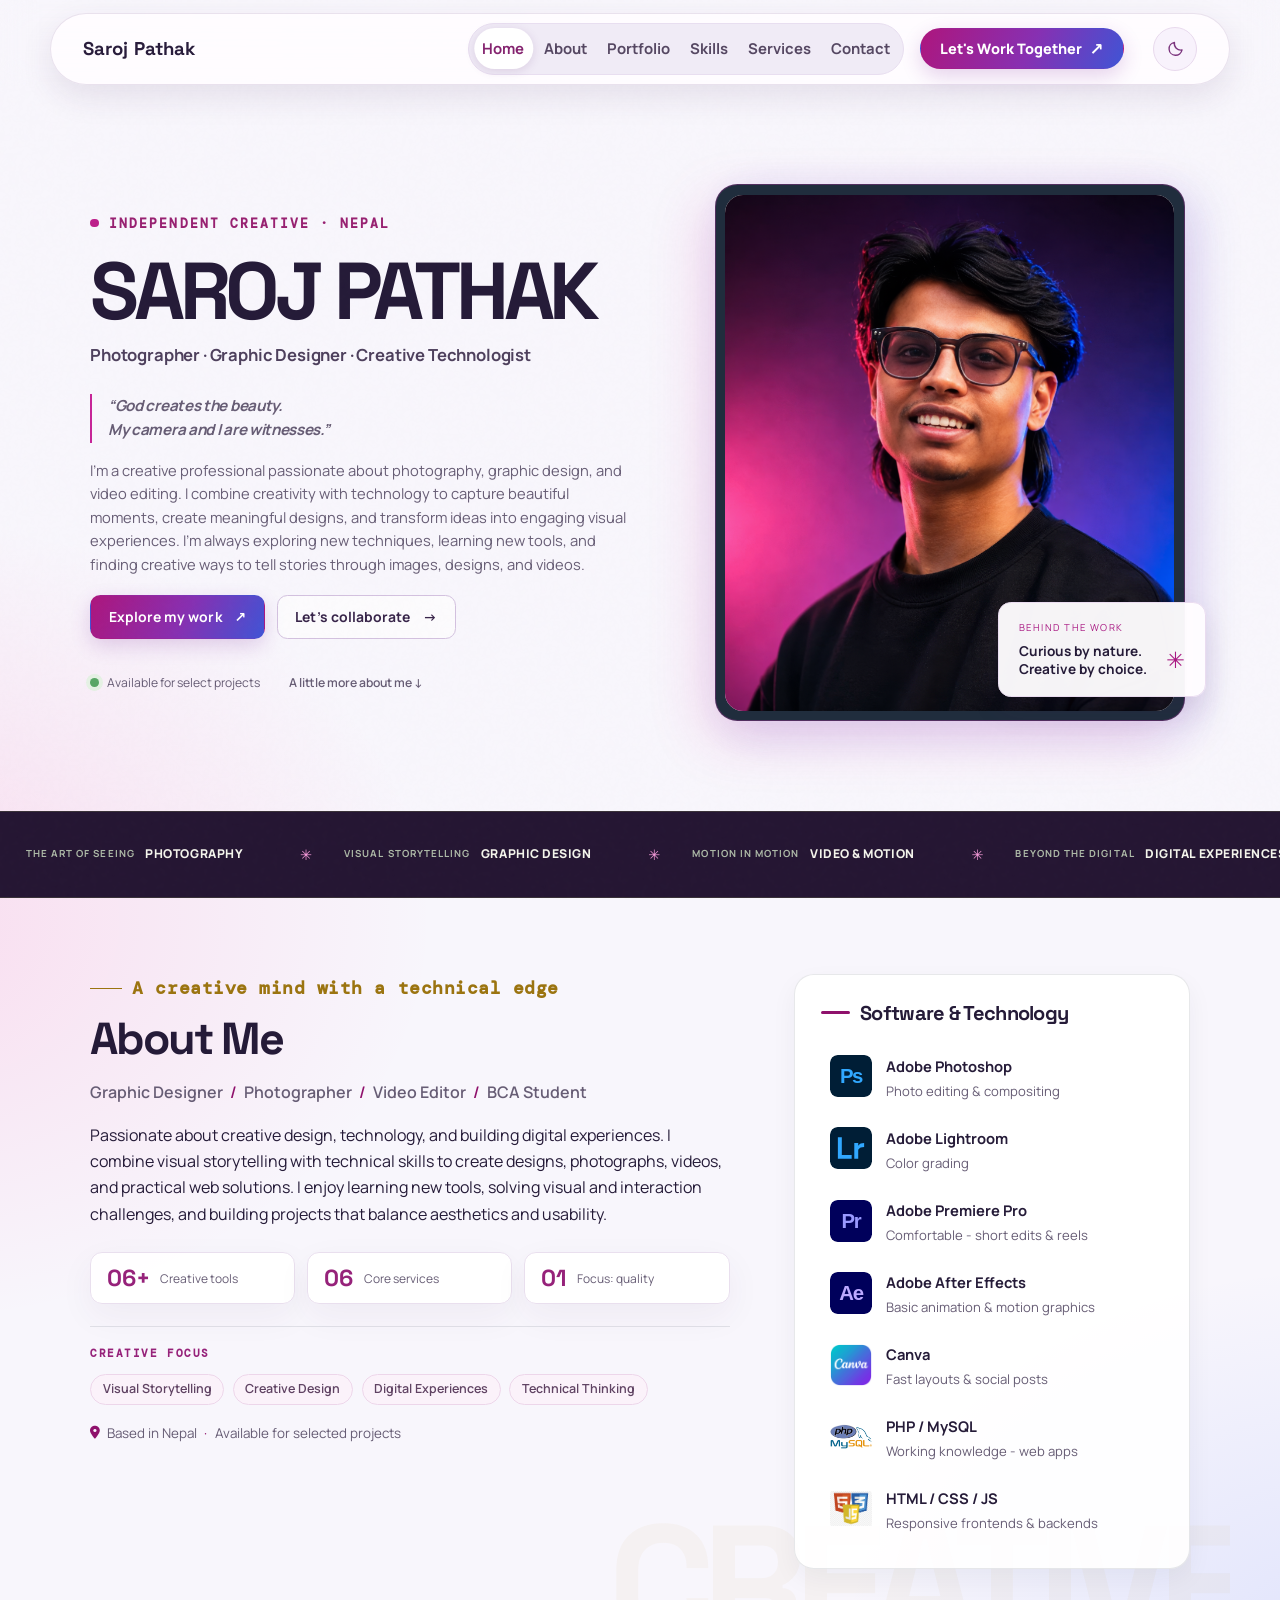
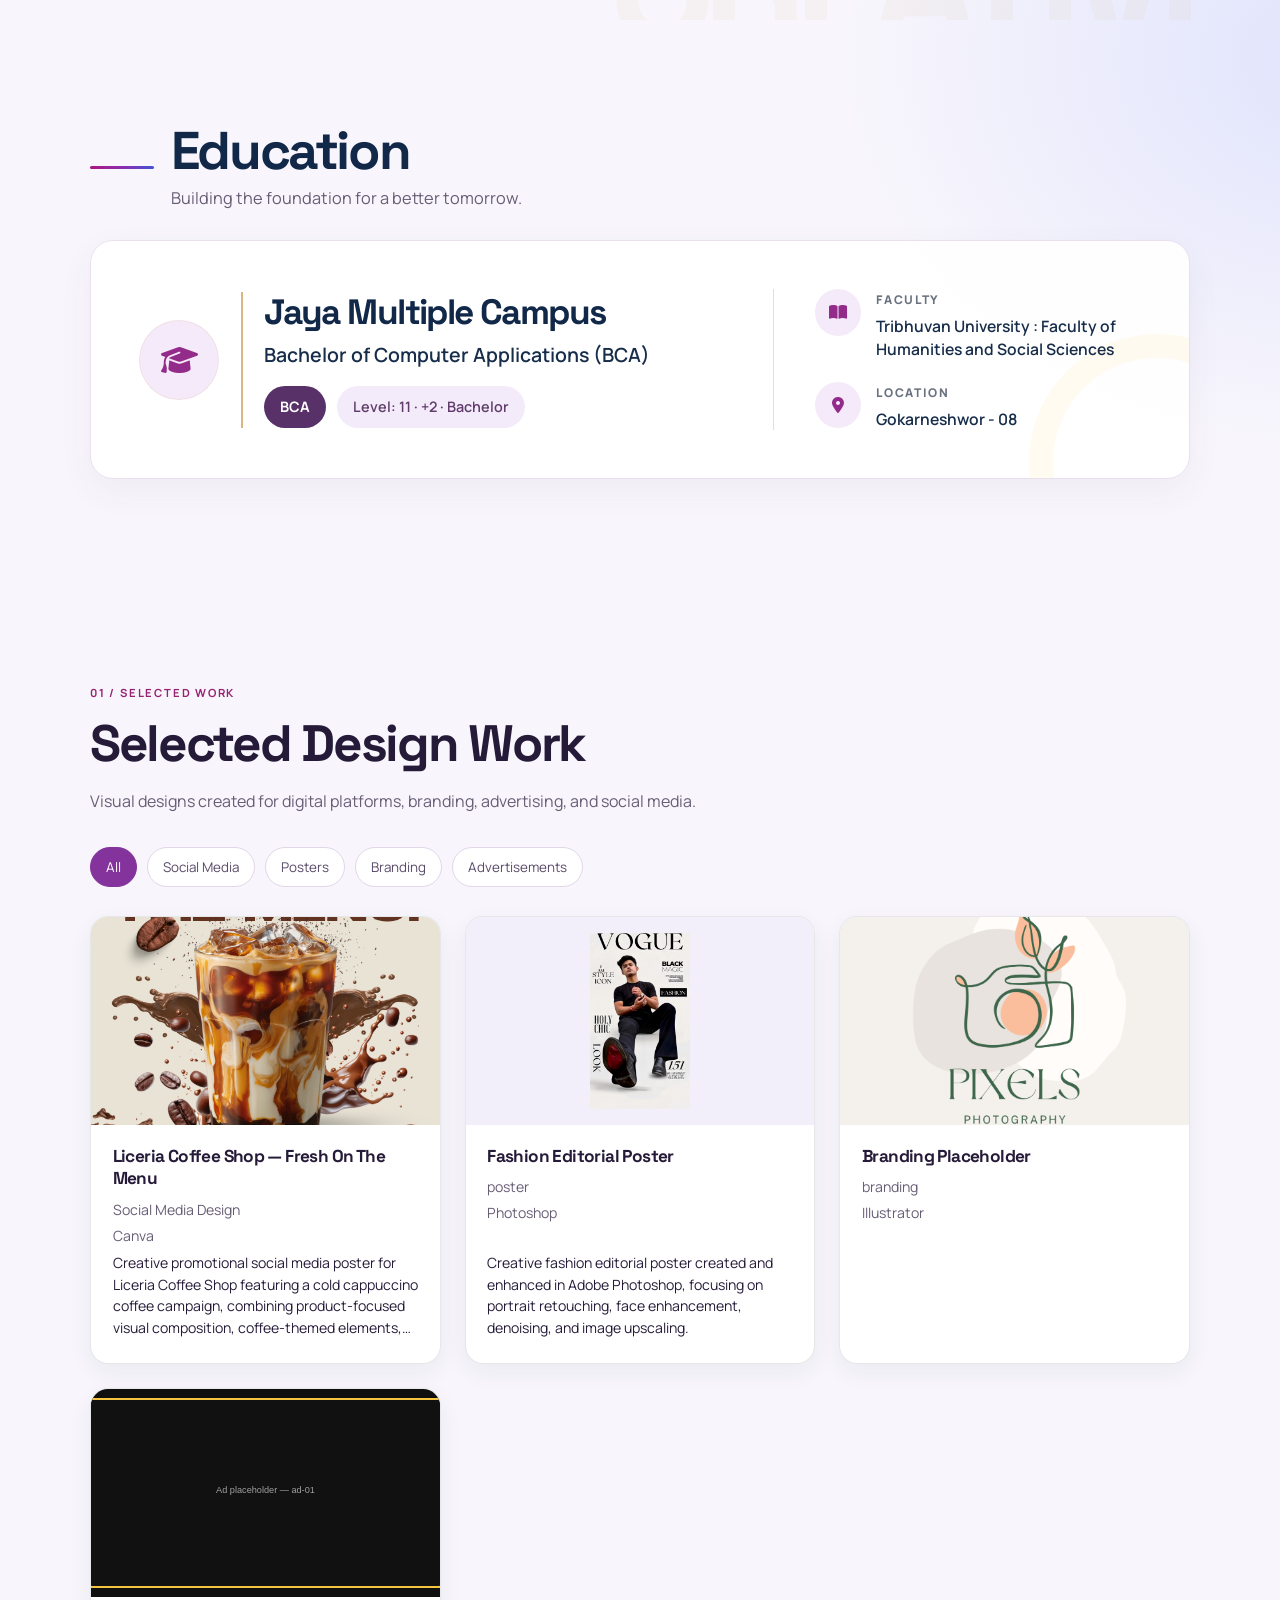
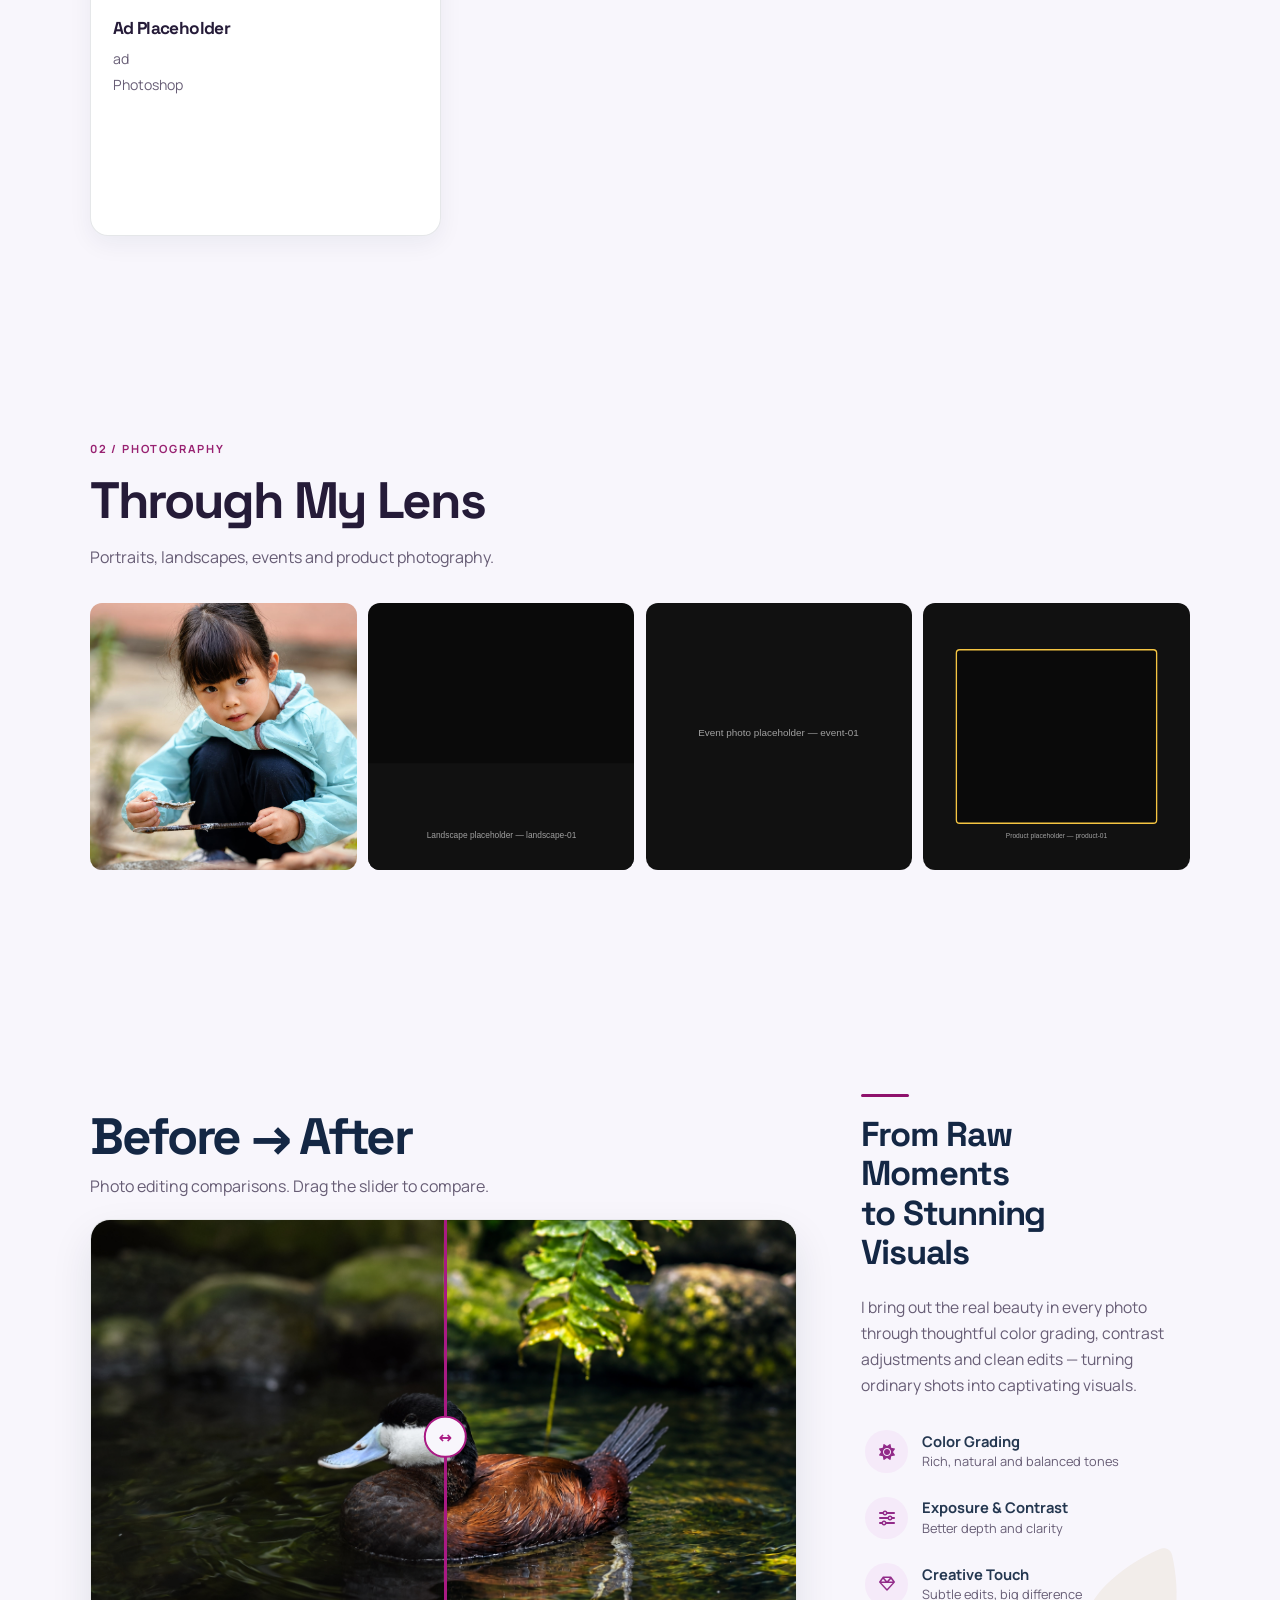
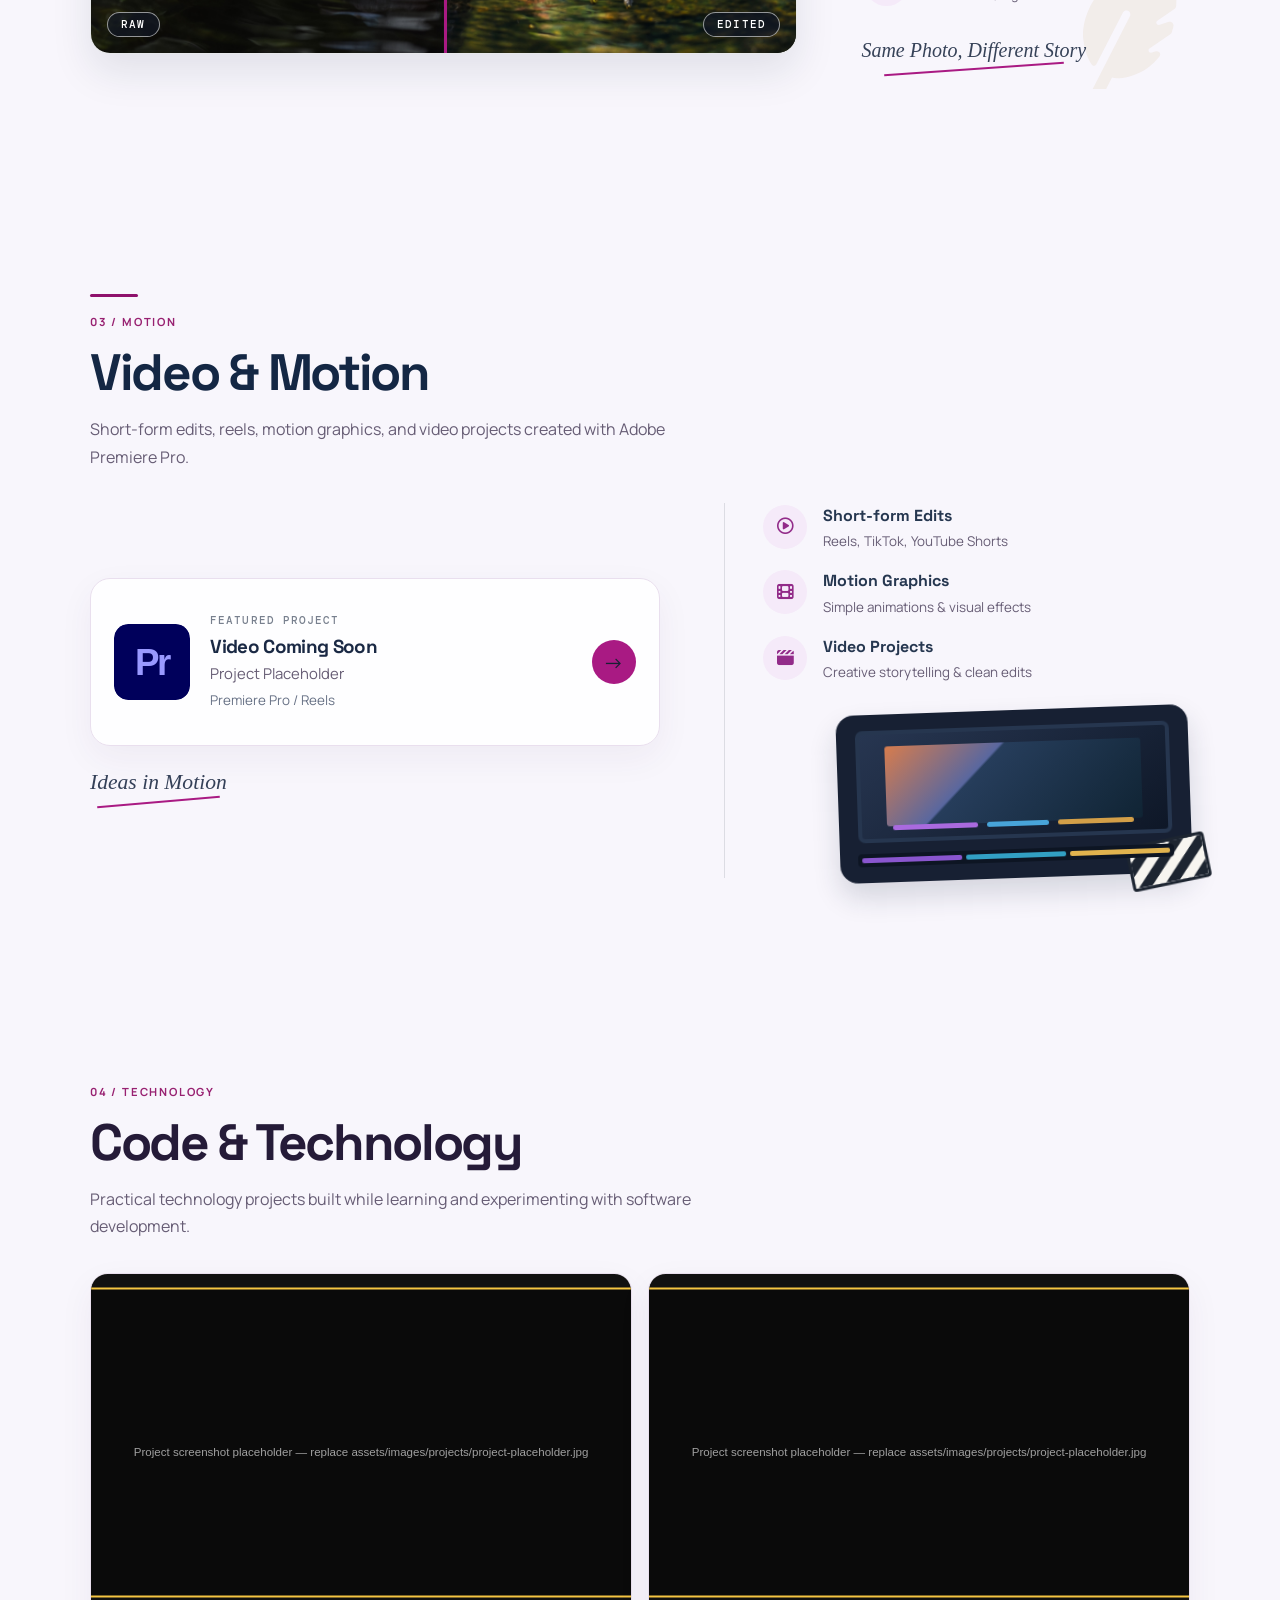
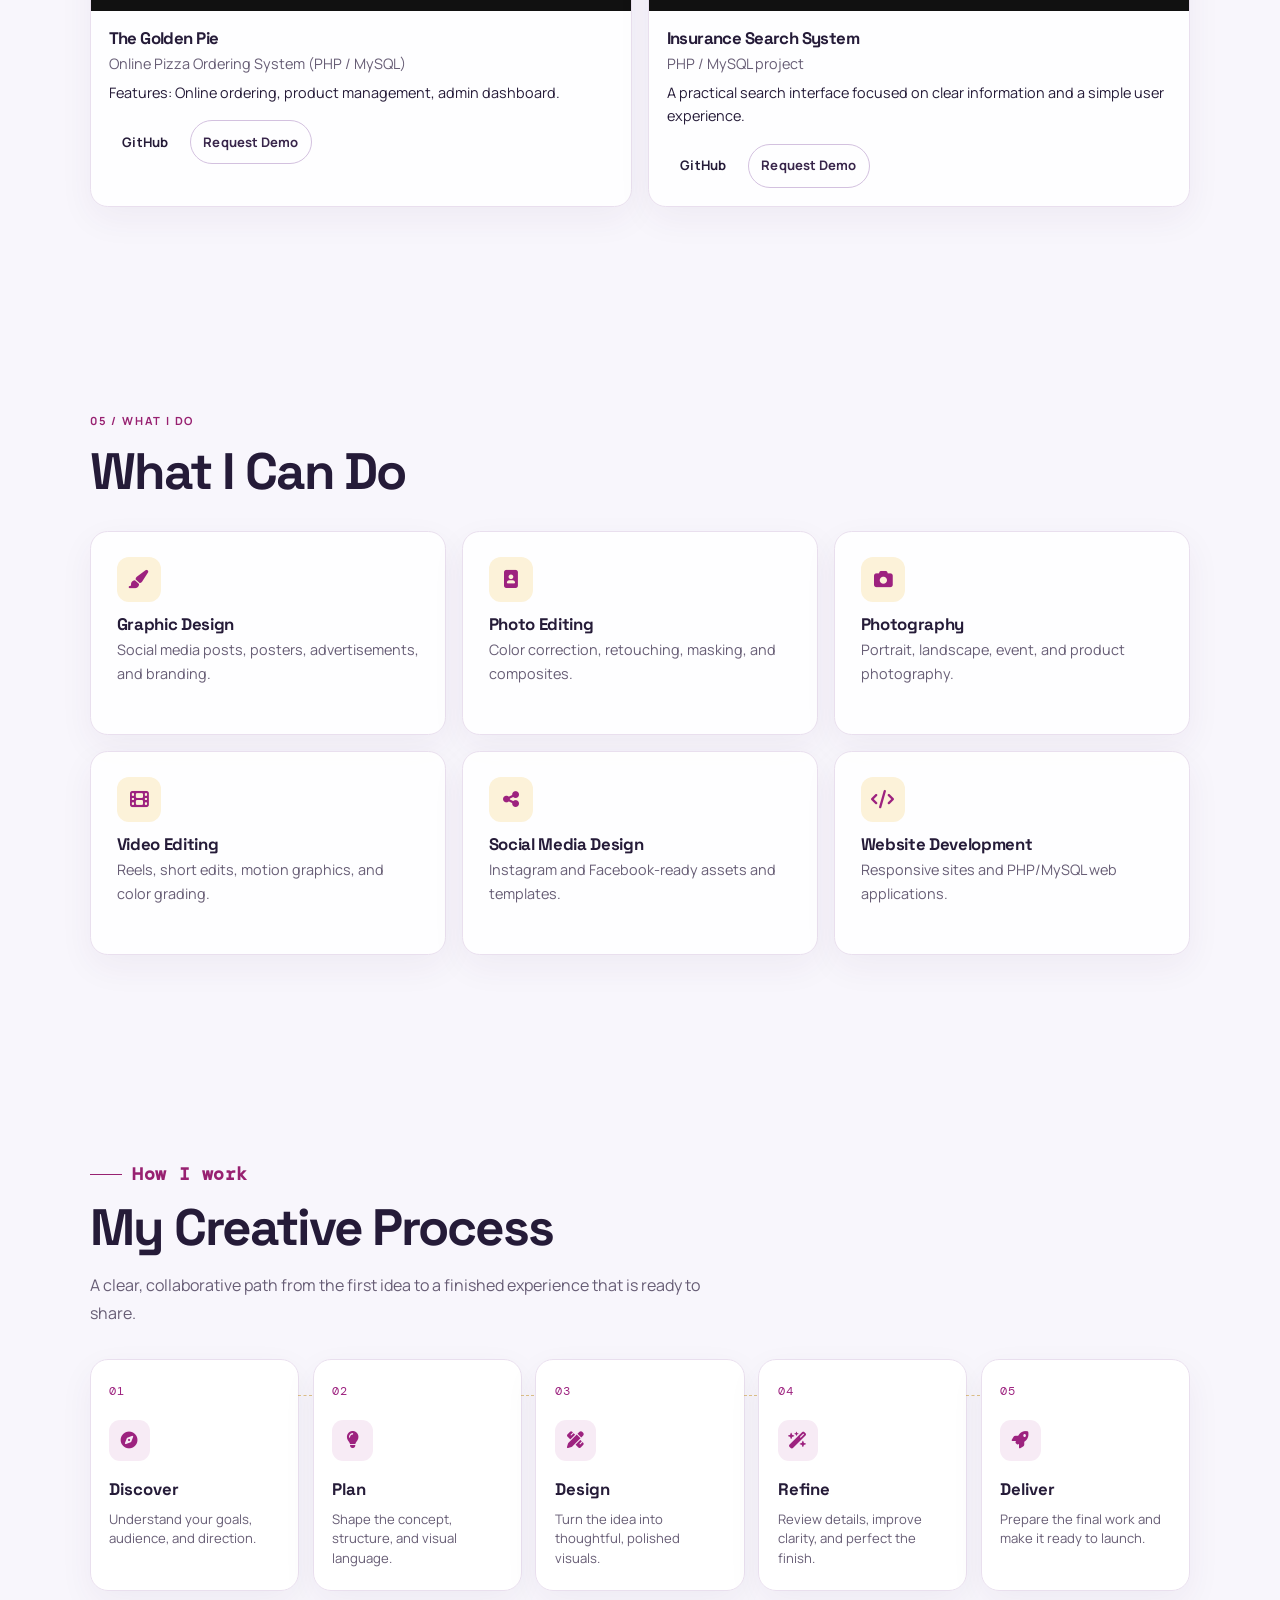
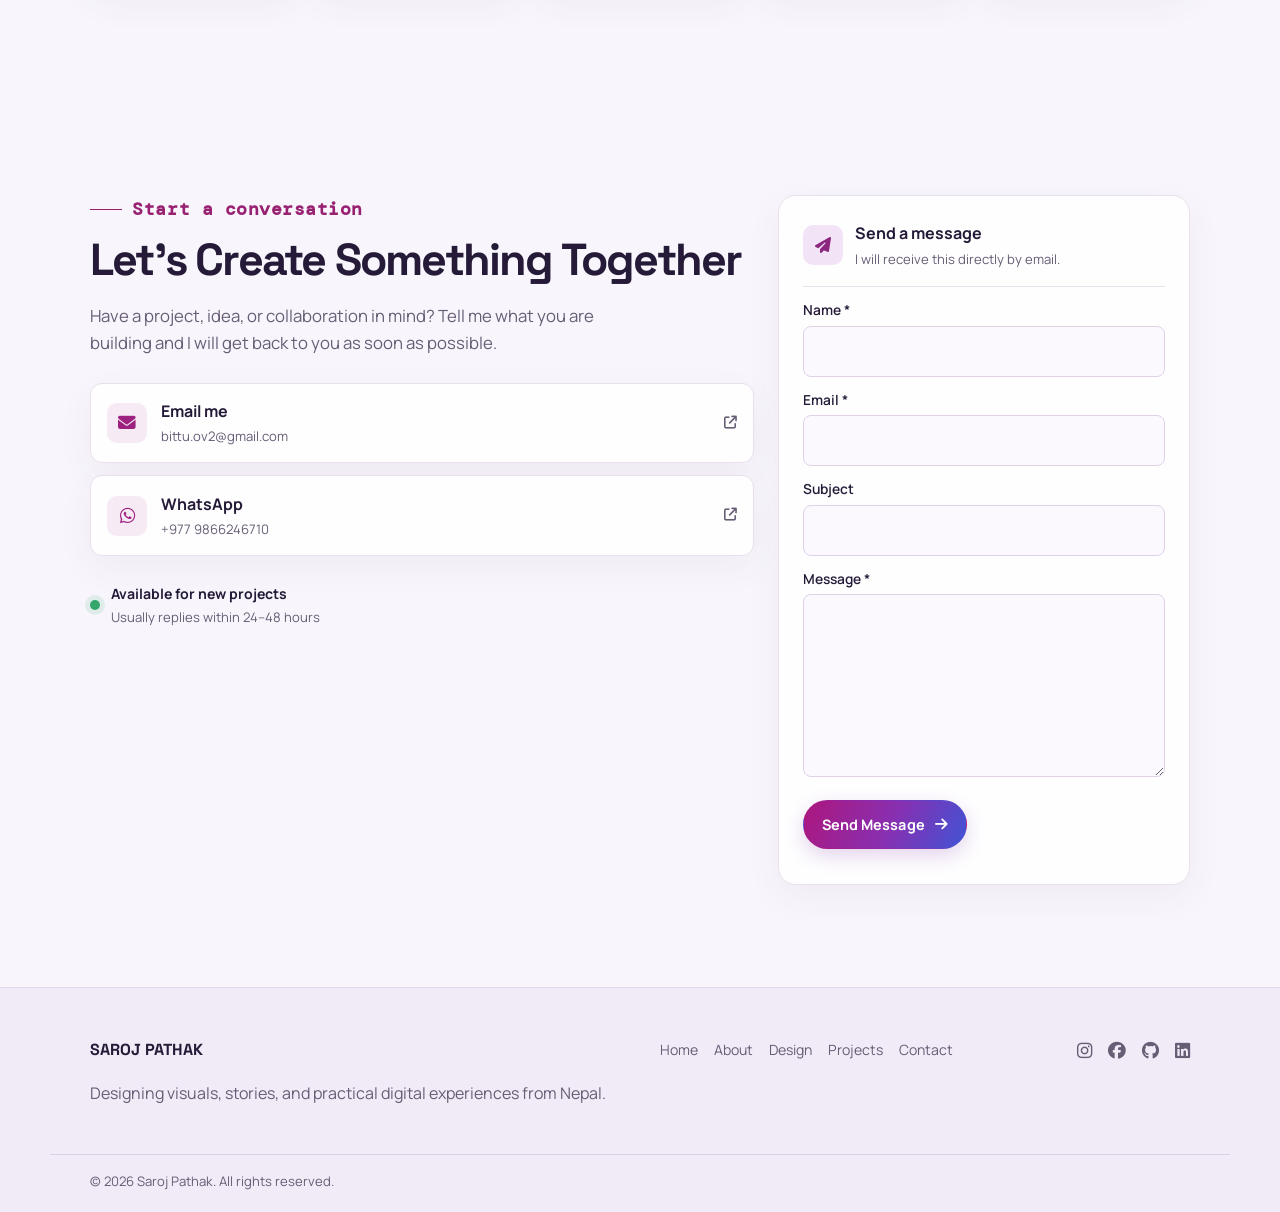
==== commit f1c2f2e6: "Animate creative expertise marquee" ====
--- a/index.html
+++ b/index.html
@@ -54,6 +54,7 @@
   <link rel="stylesheet" href="css/navigation-pill.css" />
   <link rel="stylesheet" href="css/portrait-light.css" />
   <link rel="stylesheet" href="css/mobile-navigation.css" />
+  <link rel="stylesheet" href="css/creative-marquee.css" />
 </head>
 <body>
   <header class="site-header">
@@ -150,7 +151,22 @@
       </div>
     </section>
 
-    <div class="discipline-bar" aria-label="Creative disciplines"><div class="container"><span>Photography</span><span aria-hidden="true">✳</span><span>Graphic design</span><span aria-hidden="true">✳</span><span>Video &amp; motion</span><span aria-hidden="true">✳</span><span>Digital experiences</span></div></div>
+    <div class="discipline-bar reveal" aria-label="Creative expertise">
+      <div class="marquee-track">
+        <div class="marquee-group">
+          <a class="marquee-item" href="#photography"><span class="marquee-kicker">The art of seeing</span><span class="marquee-title">Photography</span><span class="marquee-arrow" aria-hidden="true">↗</span></a><span class="marquee-star" aria-hidden="true">✳</span>
+          <a class="marquee-item" href="#design"><span class="marquee-kicker">Visual storytelling</span><span class="marquee-title">Graphic Design</span><span class="marquee-arrow" aria-hidden="true">↗</span></a><span class="marquee-star" aria-hidden="true">✳</span>
+          <a class="marquee-item" href="#video"><span class="marquee-kicker">Motion in motion</span><span class="marquee-title">Video &amp; Motion</span><span class="marquee-arrow" aria-hidden="true">↗</span></a><span class="marquee-star" aria-hidden="true">✳</span>
+          <a class="marquee-item" href="#projects"><span class="marquee-kicker">Beyond the digital</span><span class="marquee-title">Digital Experiences</span><span class="marquee-arrow" aria-hidden="true">↗</span></a><span class="marquee-star" aria-hidden="true">✳</span>
+        </div>
+        <div class="marquee-group" aria-hidden="true" inert>
+          <a class="marquee-item" href="#photography"><span class="marquee-kicker">The art of seeing</span><span class="marquee-title">Photography</span><span class="marquee-arrow" aria-hidden="true">↗</span></a><span class="marquee-star" aria-hidden="true">✳</span>
+          <a class="marquee-item" href="#design"><span class="marquee-kicker">Visual storytelling</span><span class="marquee-title">Graphic Design</span><span class="marquee-arrow" aria-hidden="true">↗</span></a><span class="marquee-star" aria-hidden="true">✳</span>
+          <a class="marquee-item" href="#video"><span class="marquee-kicker">Motion in motion</span><span class="marquee-title">Video &amp; Motion</span><span class="marquee-arrow" aria-hidden="true">↗</span></a><span class="marquee-star" aria-hidden="true">✳</span>
+          <a class="marquee-item" href="#projects"><span class="marquee-kicker">Beyond the digital</span><span class="marquee-title">Digital Experiences</span><span class="marquee-arrow" aria-hidden="true">↗</span></a><span class="marquee-star" aria-hidden="true">✳</span>
+        </div>
+      </div>
+    </div>
 
     <!-- ABOUT -->
     <section id="about" class="section container reveal">
--- a/css/creative-marquee.css
+++ b/css/creative-marquee.css
@@ -0,0 +1,53 @@
+/* A compact editorial strip; the second group is a non-interactive visual copy. */
+body .discipline-bar {
+  overflow: hidden; color: #f4f5ed; border-block: 1px solid rgba(201, 236, 101, .13);
+}
+body .discipline-bar .marquee-track {
+  display: flex; width: max-content;
+  animation: expertise-scroll 42s linear infinite;
+  will-change: transform;
+}
+body .discipline-bar .marquee-group {
+  display: flex; flex: 0 0 auto; align-items: center; justify-content: space-around;
+  min-width: 100vw; white-space: nowrap;
+}
+body .discipline-bar .marquee-item {
+  display: inline-flex; align-items: center; gap: .65rem;
+  min-height: 5.3rem; padding: .8rem clamp(1rem, 2vw, 2rem);
+  color: #f3f4eb; text-decoration: none; text-transform: uppercase;
+  transition: color .25s ease, background .25s ease;
+}
+body .discipline-bar .marquee-kicker {
+  color: #adb9a7; font-size: .61rem; font-weight: 700; letter-spacing: .11em;
+}
+body .discipline-bar .marquee-title {
+  font-size: clamp(.76rem, .85vw, .88rem); font-weight: 800; letter-spacing: .045em;
+  transition: letter-spacing .25s ease, color .25s ease;
+}
+body .discipline-bar .marquee-arrow {
+  width: .9rem; color: #c9ec65; opacity: 0; transform: translate(-4px, 4px);
+  transition: opacity .25s ease, transform .25s ease;
+}
+body .discipline-bar .marquee-star { flex: 0 0 auto; color: #c9ec65; font-size: .9rem; padding: 0 .4rem; }
+body .discipline-bar .marquee-item:hover,
+body .discipline-bar .marquee-item:focus-visible { color: #d5f67b; background: radial-gradient(ellipse at center, rgba(201,236,101,.08), transparent 75%); }
+body .discipline-bar .marquee-item:hover .marquee-title,
+body .discipline-bar .marquee-item:focus-visible .marquee-title { color: #d5f67b; letter-spacing: .075em; }
+body .discipline-bar .marquee-item:hover .marquee-arrow,
+body .discipline-bar .marquee-item:focus-visible .marquee-arrow { opacity: 1; transform: translate(0, 0); }
+body .discipline-bar:focus-within .marquee-track { animation-play-state: paused; }
+@media (hover: hover) { body .discipline-bar:hover .marquee-track { animation-play-state: paused; } }
+@keyframes expertise-scroll { to { transform: translateX(-50%); } }
+@media (max-width: 700px) {
+  body .discipline-bar .marquee-track { animation-duration: 33s; }
+  body .discipline-bar .marquee-item { min-height: 4.6rem; gap: .45rem; padding-inline: 1rem; }
+  body .discipline-bar .marquee-kicker { font-size: .56rem; }
+  body .discipline-bar .marquee-title { font-size: .72rem; }
+}
+@media (prefers-reduced-motion: reduce) {
+  body .discipline-bar .marquee-track { display: block; width: 100%; min-width: 0; animation: none; }
+  body .discipline-bar .marquee-group { min-width: 0; flex-wrap: wrap; justify-content: center; white-space: normal; }
+  body .discipline-bar .marquee-group[aria-hidden="true"] { display: none; }
+  body .discipline-bar .marquee-item { min-height: 3rem; }
+  body .discipline-bar .marquee-star { display: none; }
+}
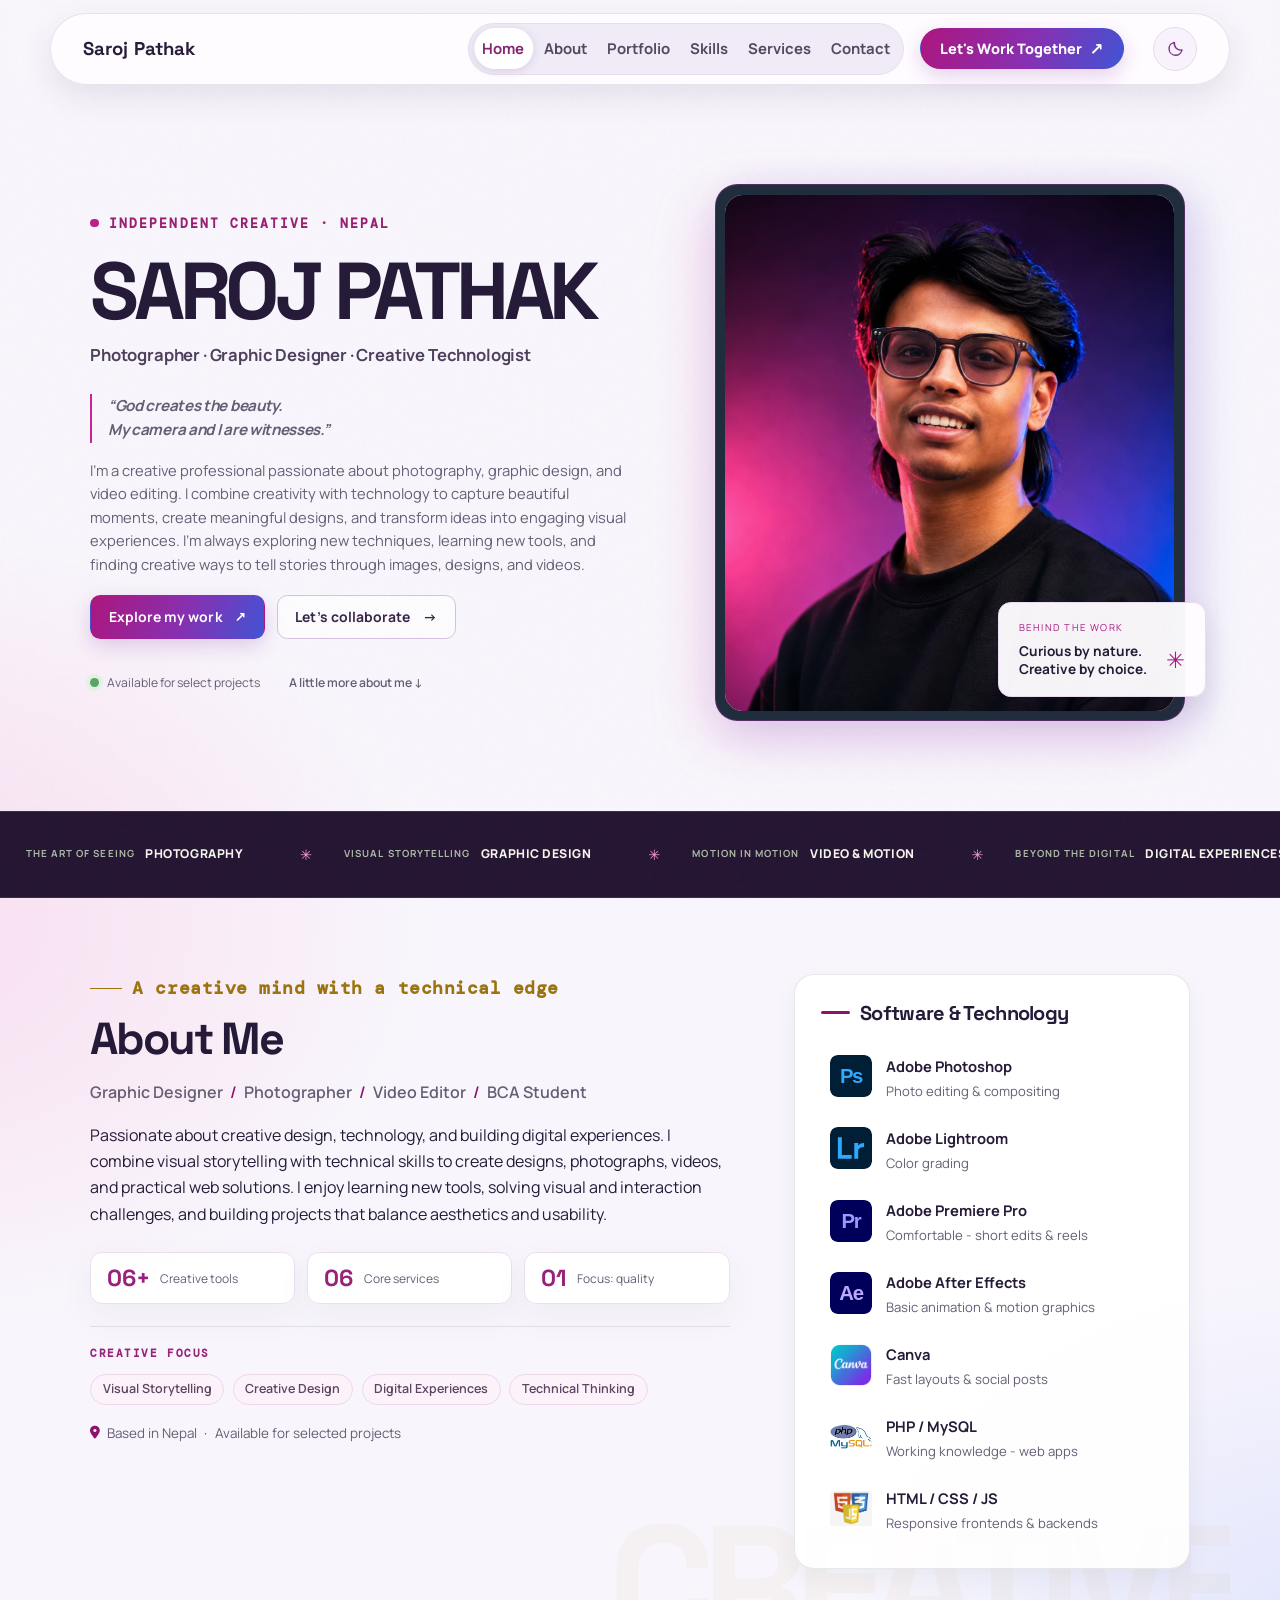
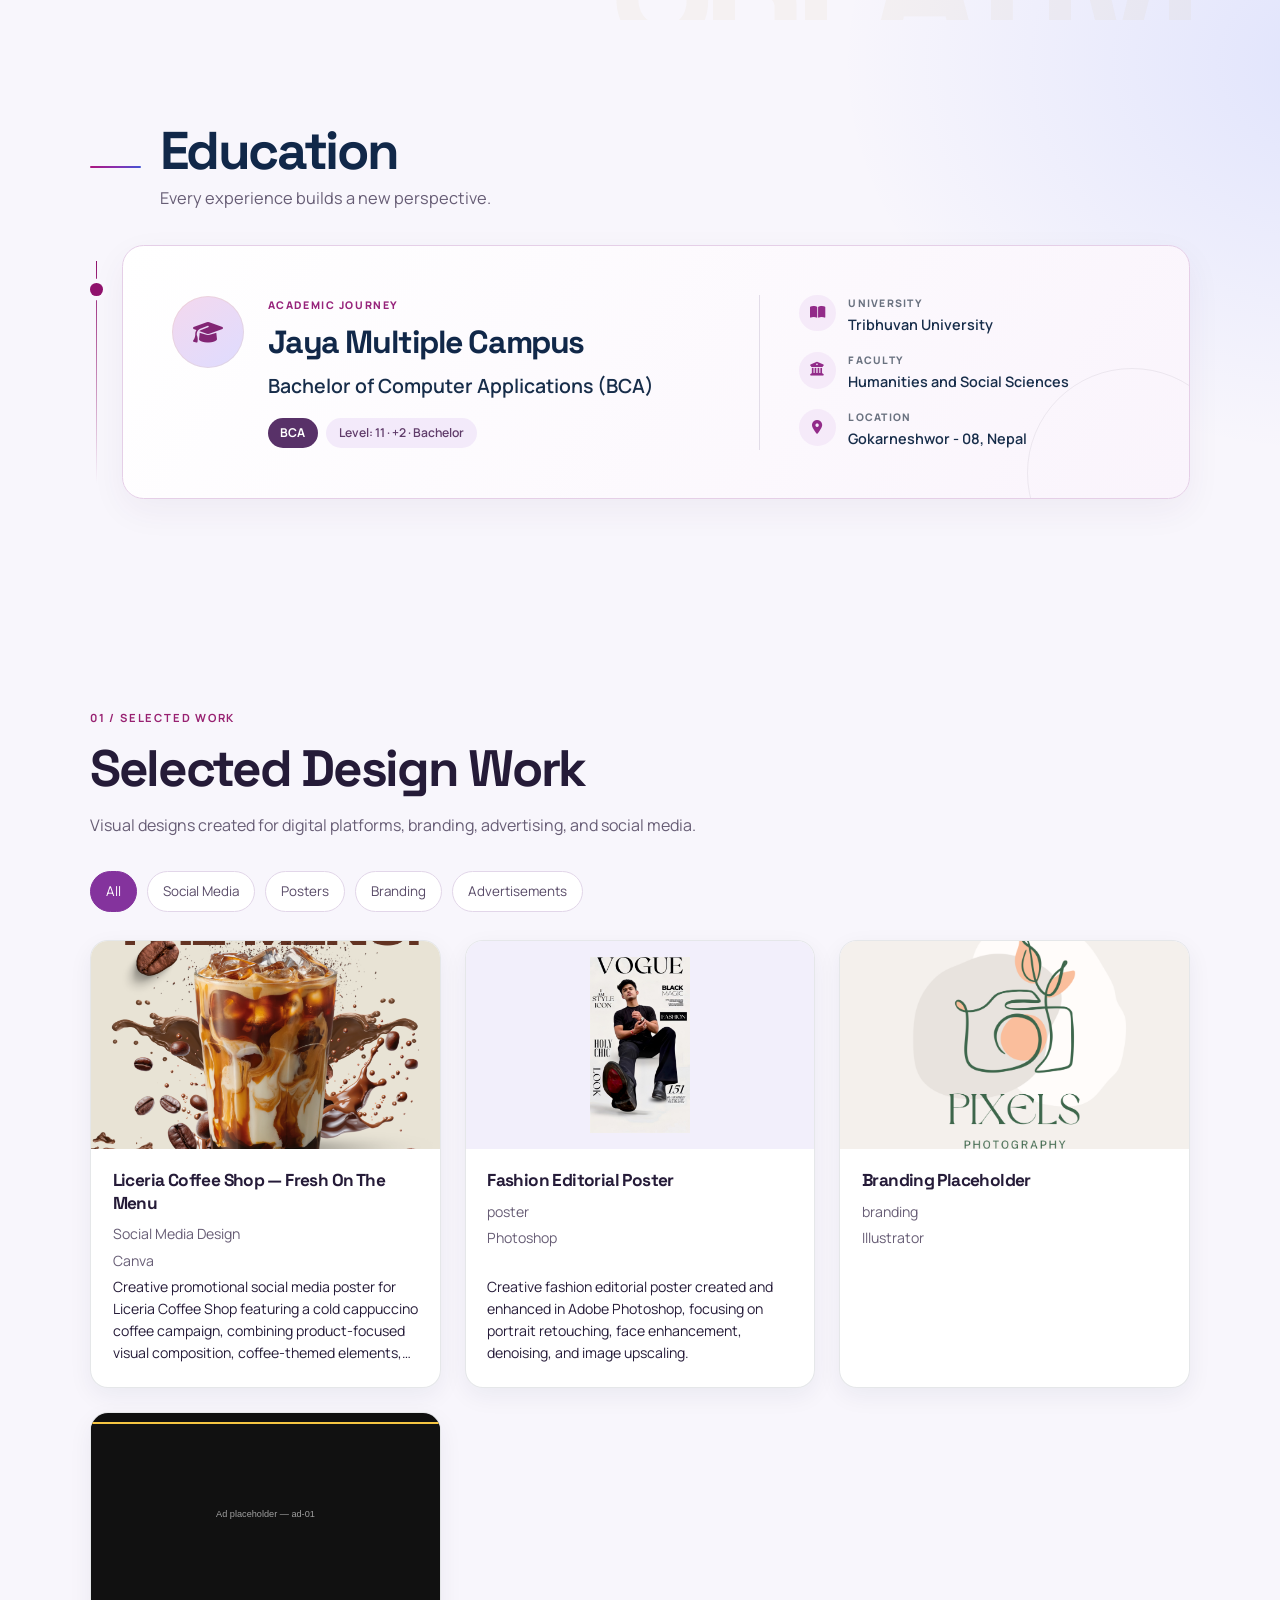
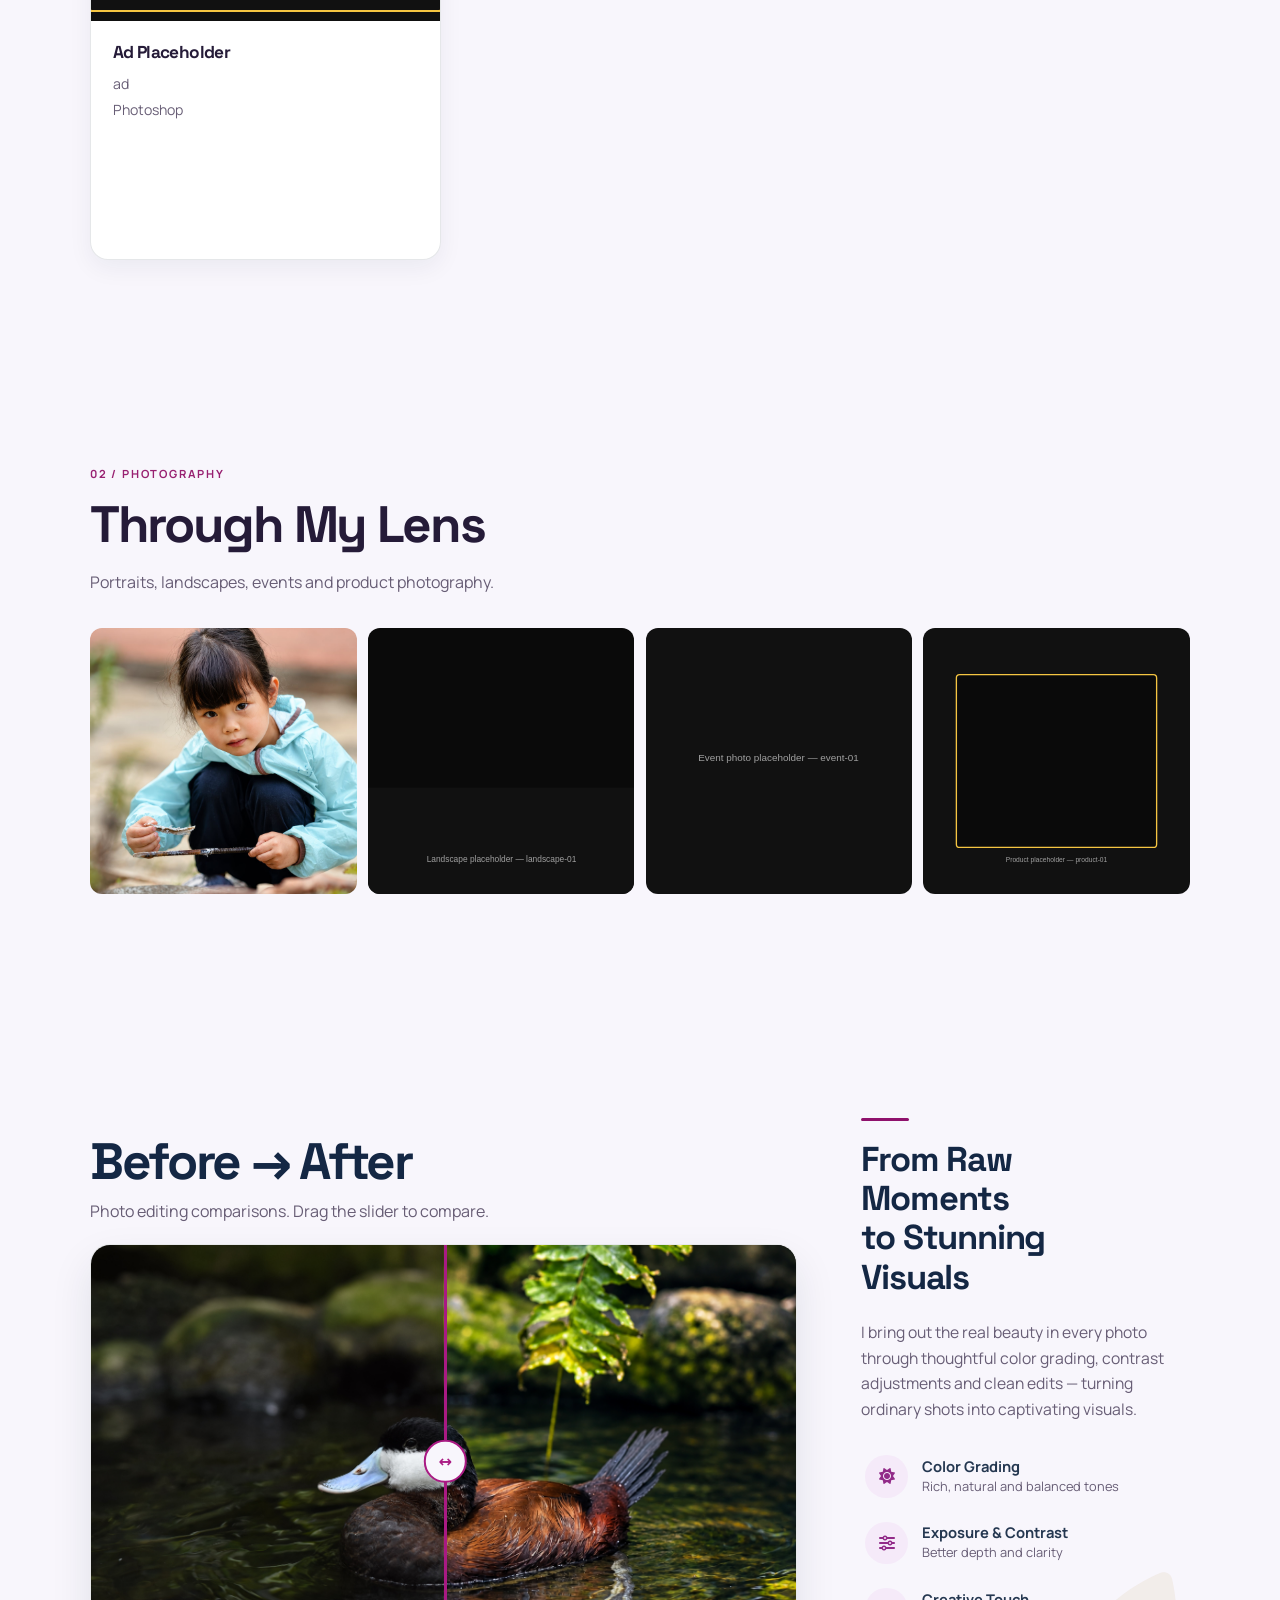
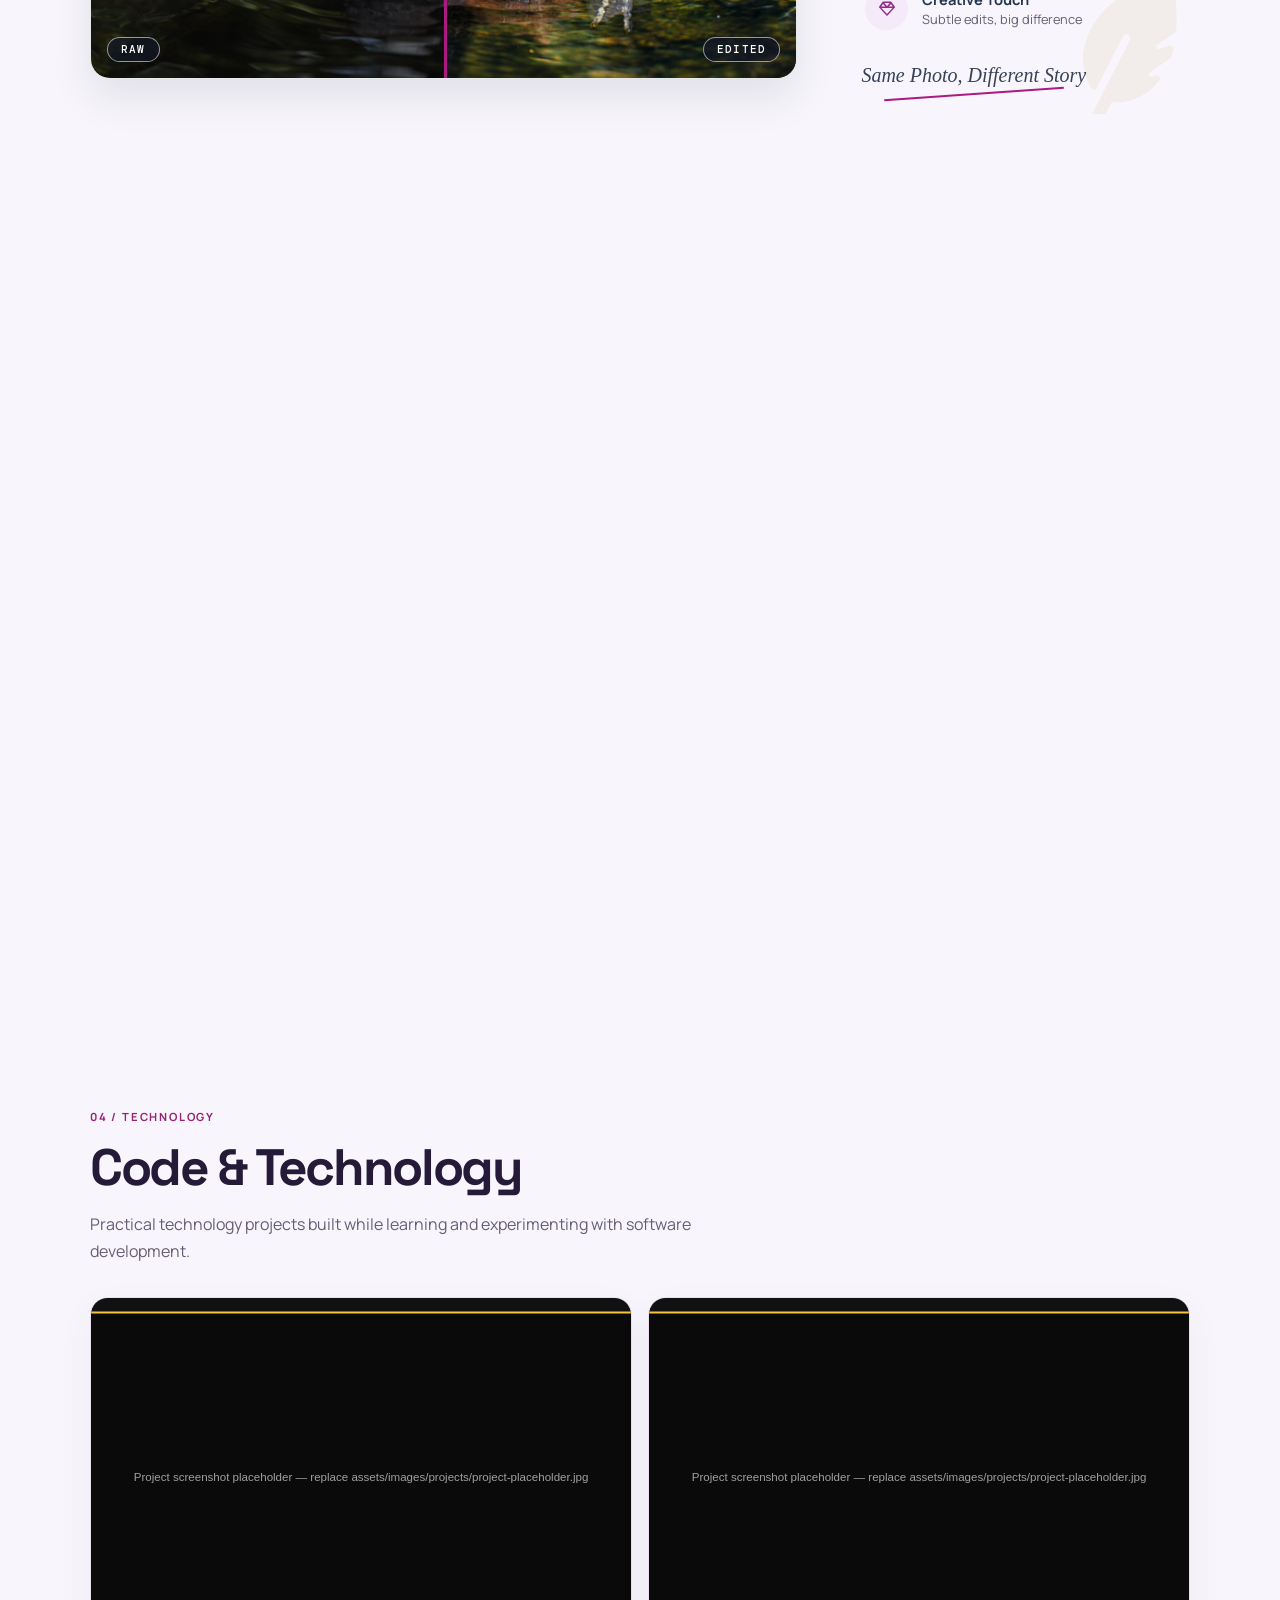
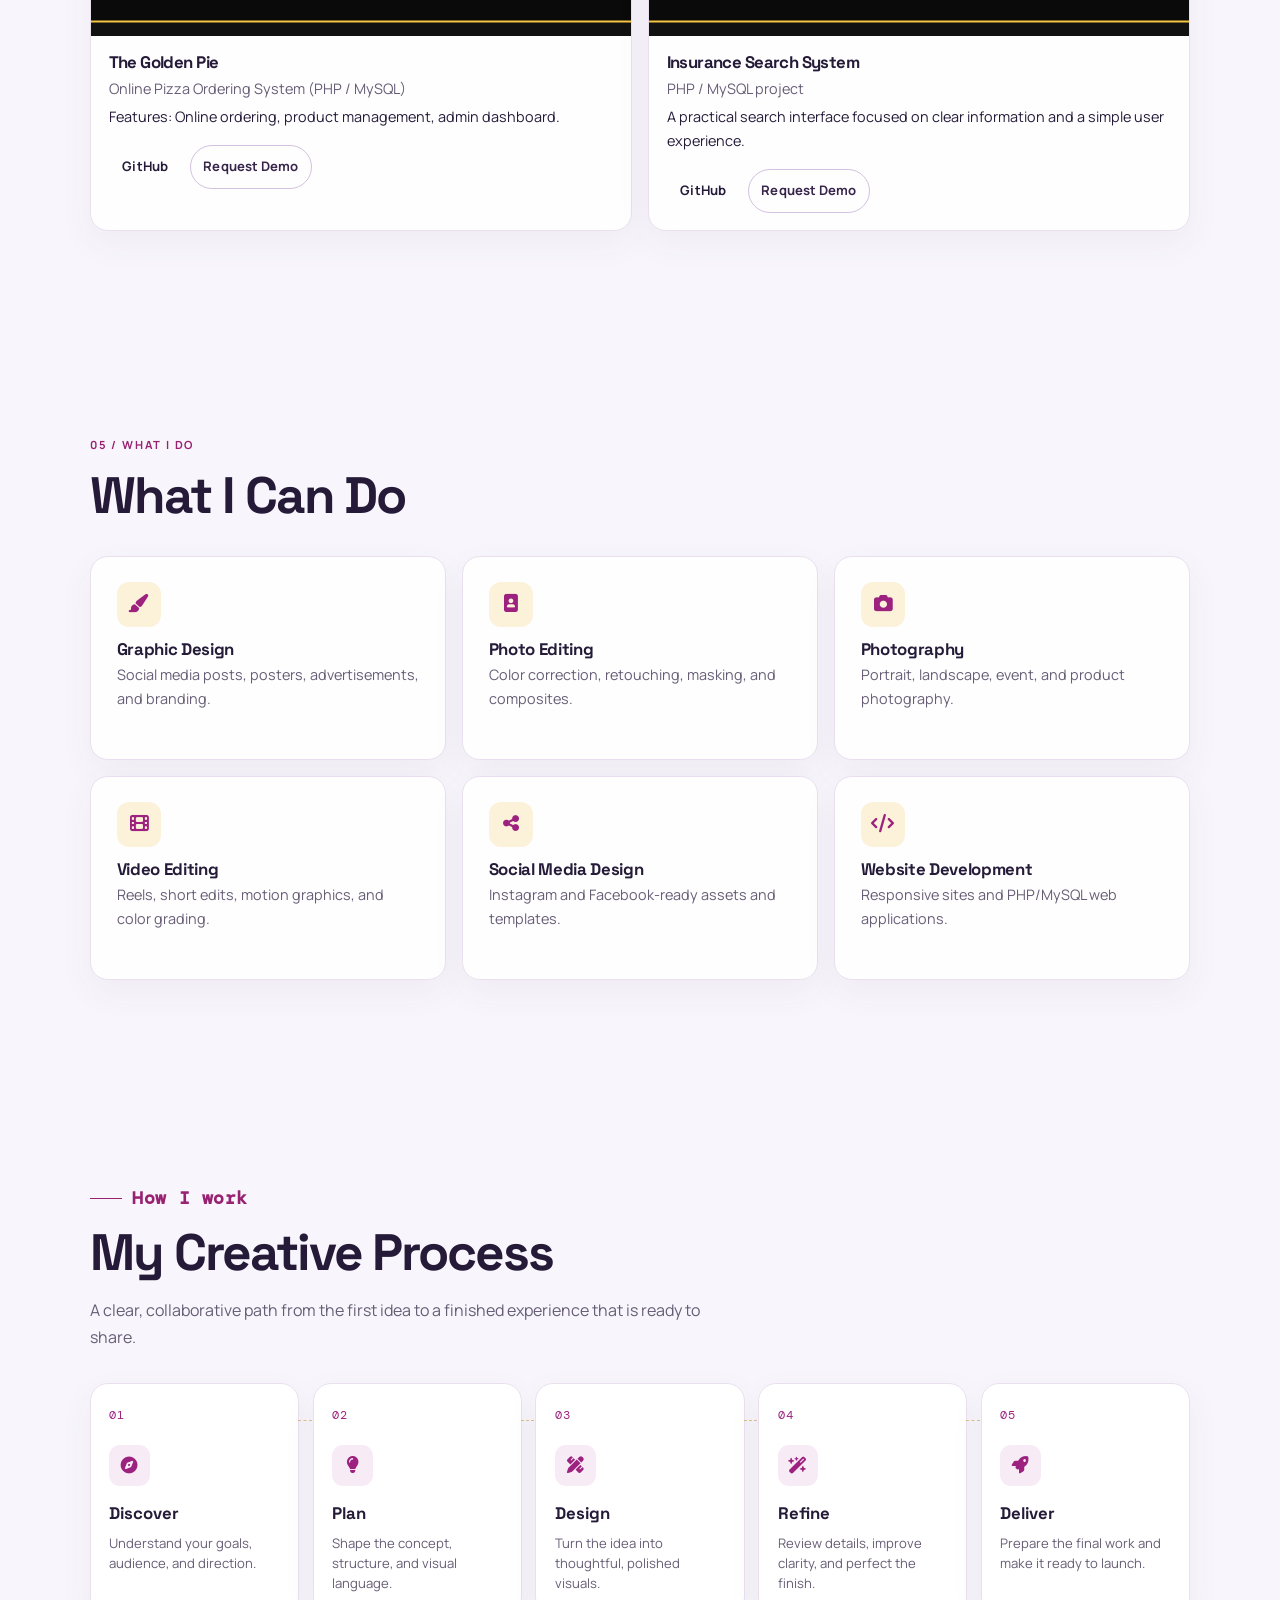
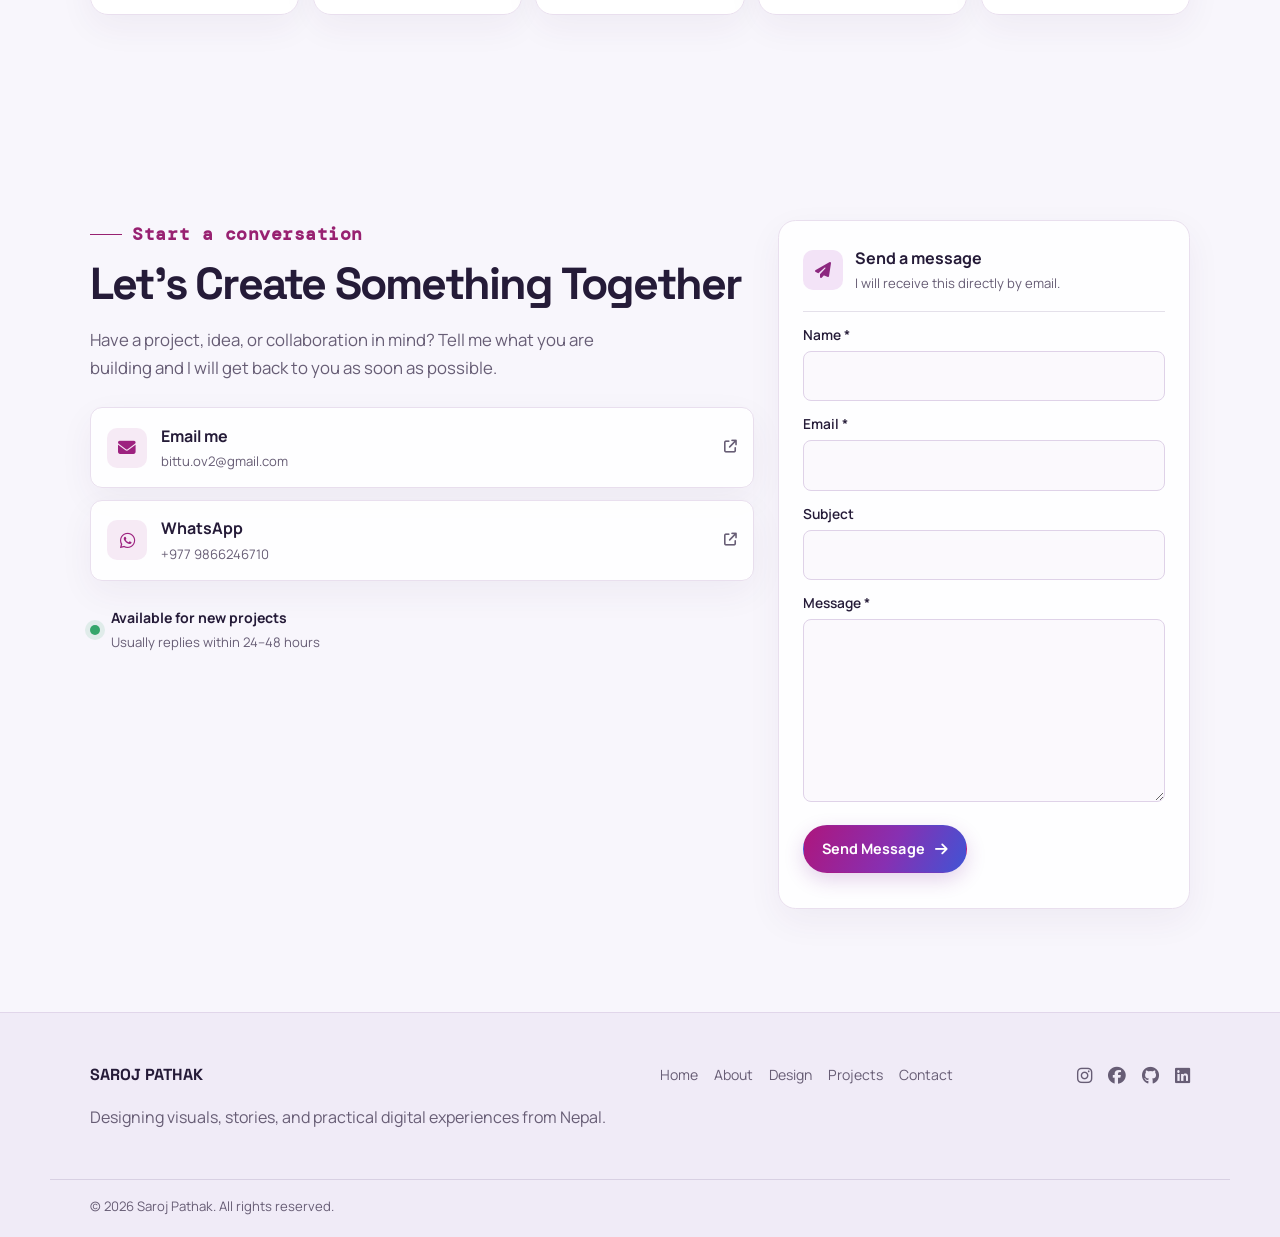
==== commit c8a88ae8: "Redesign education as editorial timeline" ====
--- a/index.html
+++ b/index.html
@@ -55,6 +55,7 @@
   <link rel="stylesheet" href="css/portrait-light.css" />
   <link rel="stylesheet" href="css/mobile-navigation.css" />
   <link rel="stylesheet" href="css/creative-marquee.css" />
+  <link rel="stylesheet" href="css/education-timeline.css" />
 </head>
 <body>
   <header class="site-header">
@@ -251,13 +252,16 @@
         <span aria-hidden="true"></span>
         <div>
           <h2>Education</h2>
-          <p>Building the foundation for a better tomorrow.</p>
-        </div>
-      </div>
-      <div class="education-card">
+          <p>Every experience builds a new perspective.</p>
+        </div>
+      </div>
+      <ol class="education-timeline">
+      <li class="education-milestone">
+      <article class="education-card">
         <div class="education-primary">
           <div class="education-icon" aria-hidden="true"><i class="fa-solid fa-graduation-cap"></i></div>
           <div class="education-copy">
+            <p class="education-kicker">Academic journey</p>
             <h3>Jaya Multiple Campus</h3>
             <p class="education-program">Bachelor of Computer Applications (BCA)</p>
             <div class="education-badges"><span>BCA</span><span>Level: 11 &middot; +2 &middot; Bachelor</span></div>
@@ -266,14 +270,20 @@
         <div class="education-meta">
           <div class="education-detail">
             <i class="fa-solid fa-book-open" aria-hidden="true"></i>
-            <div><span>Faculty</span><p>Tribhuvan University : Faculty of Humanities and Social Sciences</p></div>
+            <div><span>University</span><p>Tribhuvan University</p></div>
+          </div>
+          <div class="education-detail">
+            <i class="fa-solid fa-building-columns" aria-hidden="true"></i>
+            <div><span>Faculty</span><p>Humanities and Social Sciences</p></div>
           </div>
           <div class="education-detail">
             <i class="fa-solid fa-location-dot" aria-hidden="true"></i>
-            <div><span>Location</span><p>Gokarneshwor - 08</p></div>
-          </div>
-        </div>
-      </div>
+            <div><span>Location</span><p>Gokarneshwor - 08, Nepal</p></div>
+          </div>
+        </div>
+      </article>
+      </li>
+      </ol>
     </section>
 
     <!-- DESIGN PORTFOLIO -->
--- a/css/education-timeline.css
+++ b/css/education-timeline.css
@@ -0,0 +1,77 @@
+/* One real milestone, with room for additional verified milestones later. */
+body #education .education-heading { align-items: center; gap: 1.15rem; }
+body #education .education-heading > span { width: clamp(2.5rem, 4vw, 4rem); height: 2px; flex: 0 0 auto; }
+body #education .education-heading p { color: var(--muted); }
+body #education .education-timeline { position: relative; list-style: none; margin: 0; padding: .3rem 0 .3rem clamp(1.4rem, 2.5vw, 2.4rem); }
+body #education .education-timeline::before {
+  content: ''; position: absolute; left: .36rem; top: 1.3rem; bottom: 1.3rem; width: 1px;
+  background: linear-gradient(to bottom, var(--accent-hover), transparent);
+  transform: scaleY(0); transform-origin: top; transition: transform 1.1s ease .15s;
+}
+body #education.visible .education-timeline::before { transform: scaleY(1); }
+body #education .education-milestone { position: relative; }
+body #education .education-milestone::before {
+  content: ''; position: absolute; z-index: 2; left: calc(-1 * clamp(1.4rem, 2.5vw, 2.4rem)); top: 2.4rem;
+  width: .8rem; height: .8rem; border-radius: 50%; background: var(--accent-hover);
+  box-shadow: 0 0 0 .27rem var(--bg);
+}
+body #education .education-card {
+  position: relative; display: grid; grid-template-columns: minmax(0, 1.1fr) minmax(15rem, .8fr);
+  gap: clamp(2rem, 5vw, 4.25rem); align-items: center; overflow: hidden;
+  padding: clamp(1.6rem, 3.8vw, 3.1rem); border-radius: 1.35rem;
+  transition: transform .3s ease, box-shadow .3s ease, border-color .3s ease;
+}
+body #education .education-card:hover { transform: translateY(-4px); }
+body #education .education-card::after {
+  content: ''; position: absolute; right: -3rem; bottom: -5rem; width: 13rem; height: 13rem;
+  border: 1px solid currentColor; border-radius: 50%; opacity: .07; pointer-events: none;
+}
+body #education .education-primary { display: flex; align-items: flex-start; gap: clamp(1rem, 2vw, 1.5rem); }
+body #education .education-icon {
+  width: 4.5rem; height: 4.5rem; flex: 0 0 4.5rem; display: grid; place-items: center;
+  border-radius: 50%; font-size: 1.5rem;
+}
+body #education .education-copy { min-width: 0; padding: .1rem 0 0; border: 0; }
+body #education .education-kicker { margin: 0 0 .6rem; font-size: .66rem; font-weight: 800; letter-spacing: .15em; text-transform: uppercase; }
+body #education .education-copy h3 { margin: 0; font-size: clamp(1.55rem, 2.5vw, 2.25rem); line-height: 1.15; }
+body #education .education-program { margin: .65rem 0 1.15rem; line-height: 1.45; }
+body #education .education-badges { display: flex; flex-wrap: wrap; gap: .5rem; }
+body #education .education-badges span { min-height: 0; padding: .45rem .8rem; font-size: .76rem; line-height: 1.3; }
+body #education .education-meta { display: grid; grid-template-columns: 1fr; gap: 1.05rem; padding: 0 0 0 clamp(1.3rem, 3vw, 2.4rem); border: 0; border-left: 1px solid var(--line); }
+body #education .education-detail { display: flex; gap: .8rem; align-items: flex-start; }
+body #education .education-detail > i { width: 2.3rem; height: 2.3rem; flex: 0 0 2.3rem; font-size: .85rem; }
+body #education .education-detail span { margin: 0 0 .2rem; font-size: .65rem; letter-spacing: .12em; }
+body #education .education-detail p { margin: 0; font-size: .9rem; line-height: 1.4; }
+html[data-theme="dark"] body #education .education-card { background: linear-gradient(125deg, #192219, #141c14); border: 1px solid rgba(201,236,101,.26); color: #edf3e7; }
+html[data-theme="dark"] body #education .education-card:hover { border-color: rgba(201,236,101,.6); box-shadow: 0 12px 34px rgba(140,180,64,.1); }
+html[data-theme="dark"] body #education .education-icon { background: linear-gradient(145deg, #d4ed80, #789b3f); color: #15200f; }
+html[data-theme="dark"] body #education .education-kicker { color: #c9ec65; }
+html:not([data-theme="dark"]) body #education .education-card { background: linear-gradient(125deg, #fff, #faf4fc); border: 1px solid #e5cfe7; color: #342241; }
+html:not([data-theme="dark"]) body #education .education-card:hover { border-color: #c895ca; box-shadow: 0 12px 34px rgba(120,49,146,.1); }
+html:not([data-theme="dark"]) body #education .education-icon { background: linear-gradient(145deg, #f4d8ee, #dedcff); color: #822574; }
+html:not([data-theme="dark"]) body #education .education-kicker { color: #97247b; }
+@media (prefers-reduced-motion: no-preference) {
+  body #education.visible .education-icon { animation: education-float 5s ease-in-out infinite; }
+  body #education.visible .education-copy { animation: education-arrive .55s ease both .1s; }
+  body #education.visible .education-meta { animation: education-arrive .55s ease both .22s; }
+}
+@keyframes education-float { 0%, 100% { transform: translateY(0); } 50% { transform: translateY(-4px); } }
+@keyframes education-arrive { from { opacity: 0; transform: translateY(10px); } to { opacity: 1; transform: translateY(0); } }
+@media (max-width: 820px) {
+  body #education .education-card { grid-template-columns: 1fr; gap: 1.5rem; }
+  body #education .education-meta { grid-template-columns: 1fr; gap: .95rem; padding: 1.3rem 0 0; border-left: 0; border-top: 1px solid var(--line); }
+}
+@media (max-width: 560px) {
+  body #education .education-heading { align-items: flex-start; gap: .8rem; }
+  body #education .education-heading > span { width: 2.25rem; margin-top: 1.05rem; }
+  body #education .education-card { padding: 1.3rem; }
+  body #education .education-primary { gap: .85rem; }
+  body #education .education-icon { width: 3.25rem; height: 3.25rem; flex-basis: 3.25rem; font-size: 1.15rem; }
+  body #education .education-copy h3 { font-size: 1.4rem; overflow-wrap: anywhere; }
+  body #education .education-program { font-size: .92rem; }
+}
+@media (prefers-reduced-motion: reduce) {
+  body #education .education-timeline::before { transform: scaleY(1); transition: none; }
+  body #education .education-card { transition: none; }
+  body #education .education-card:hover { transform: none; }
+}
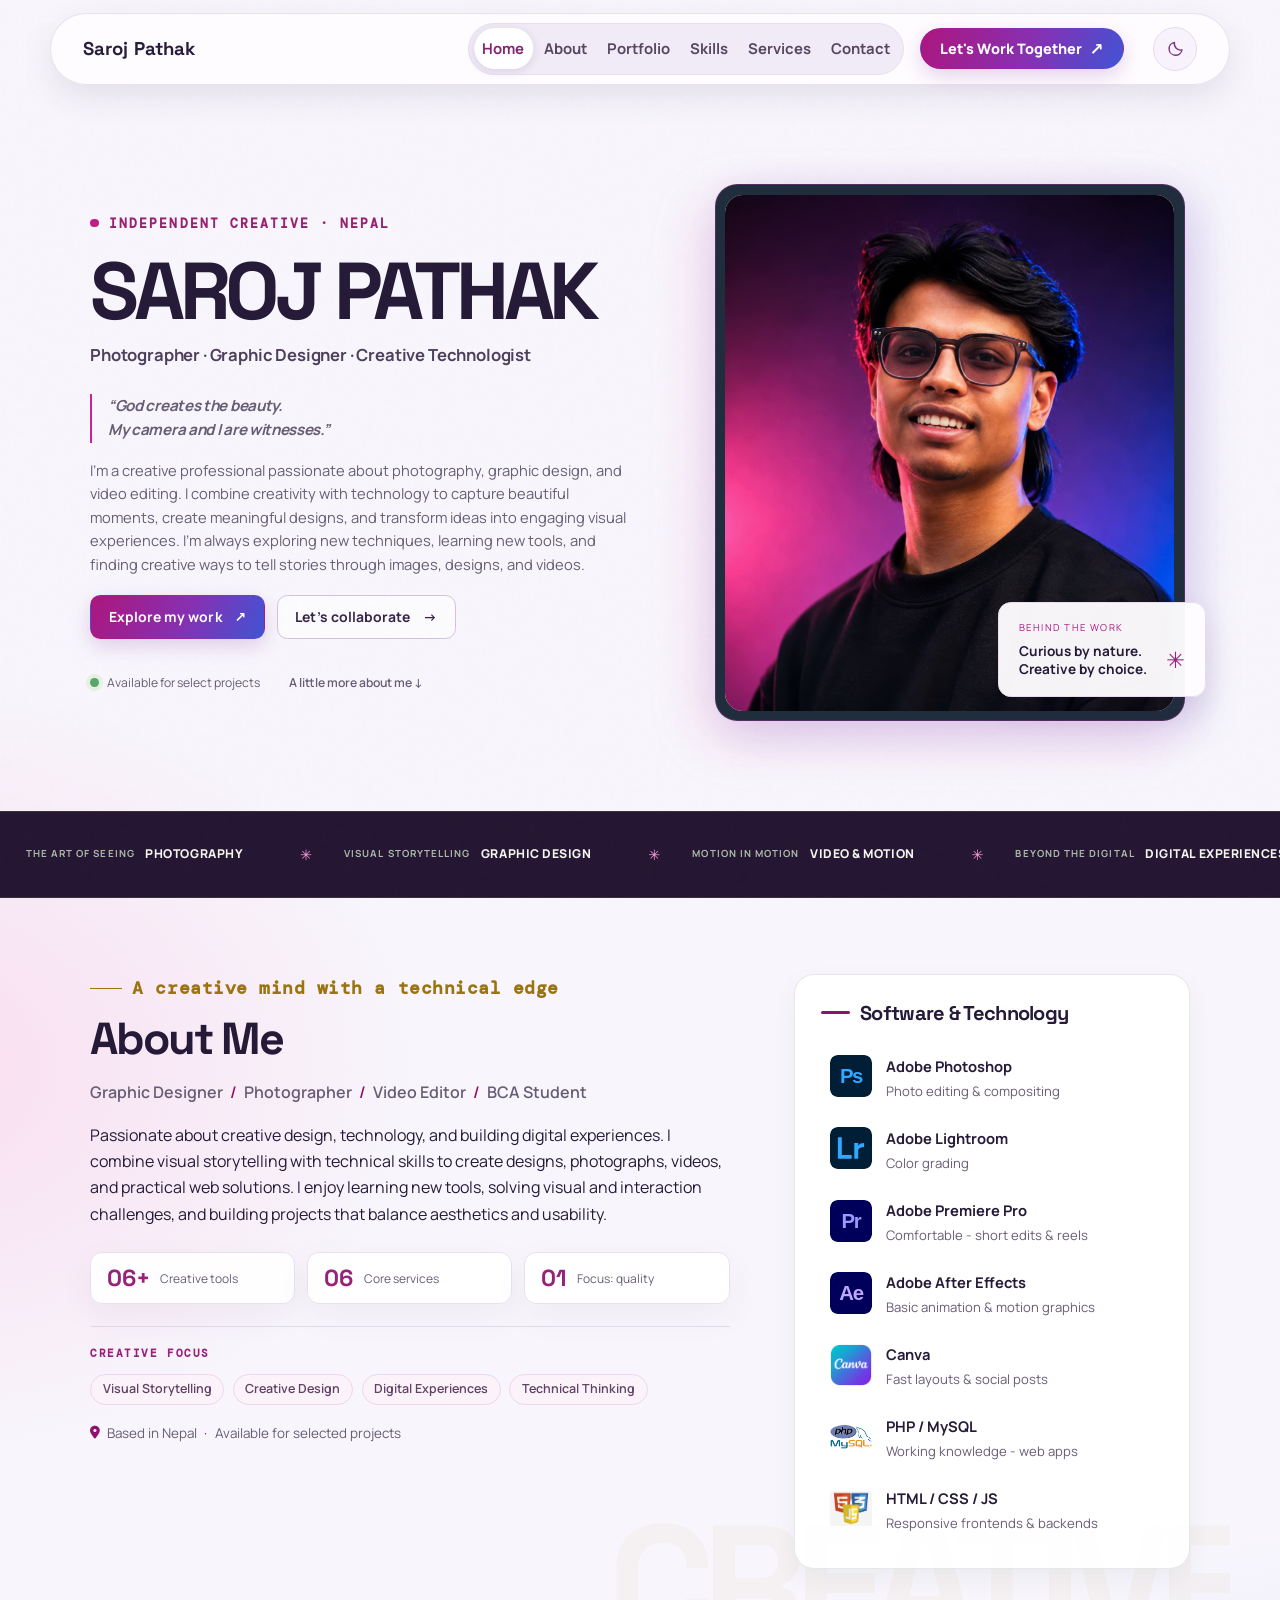
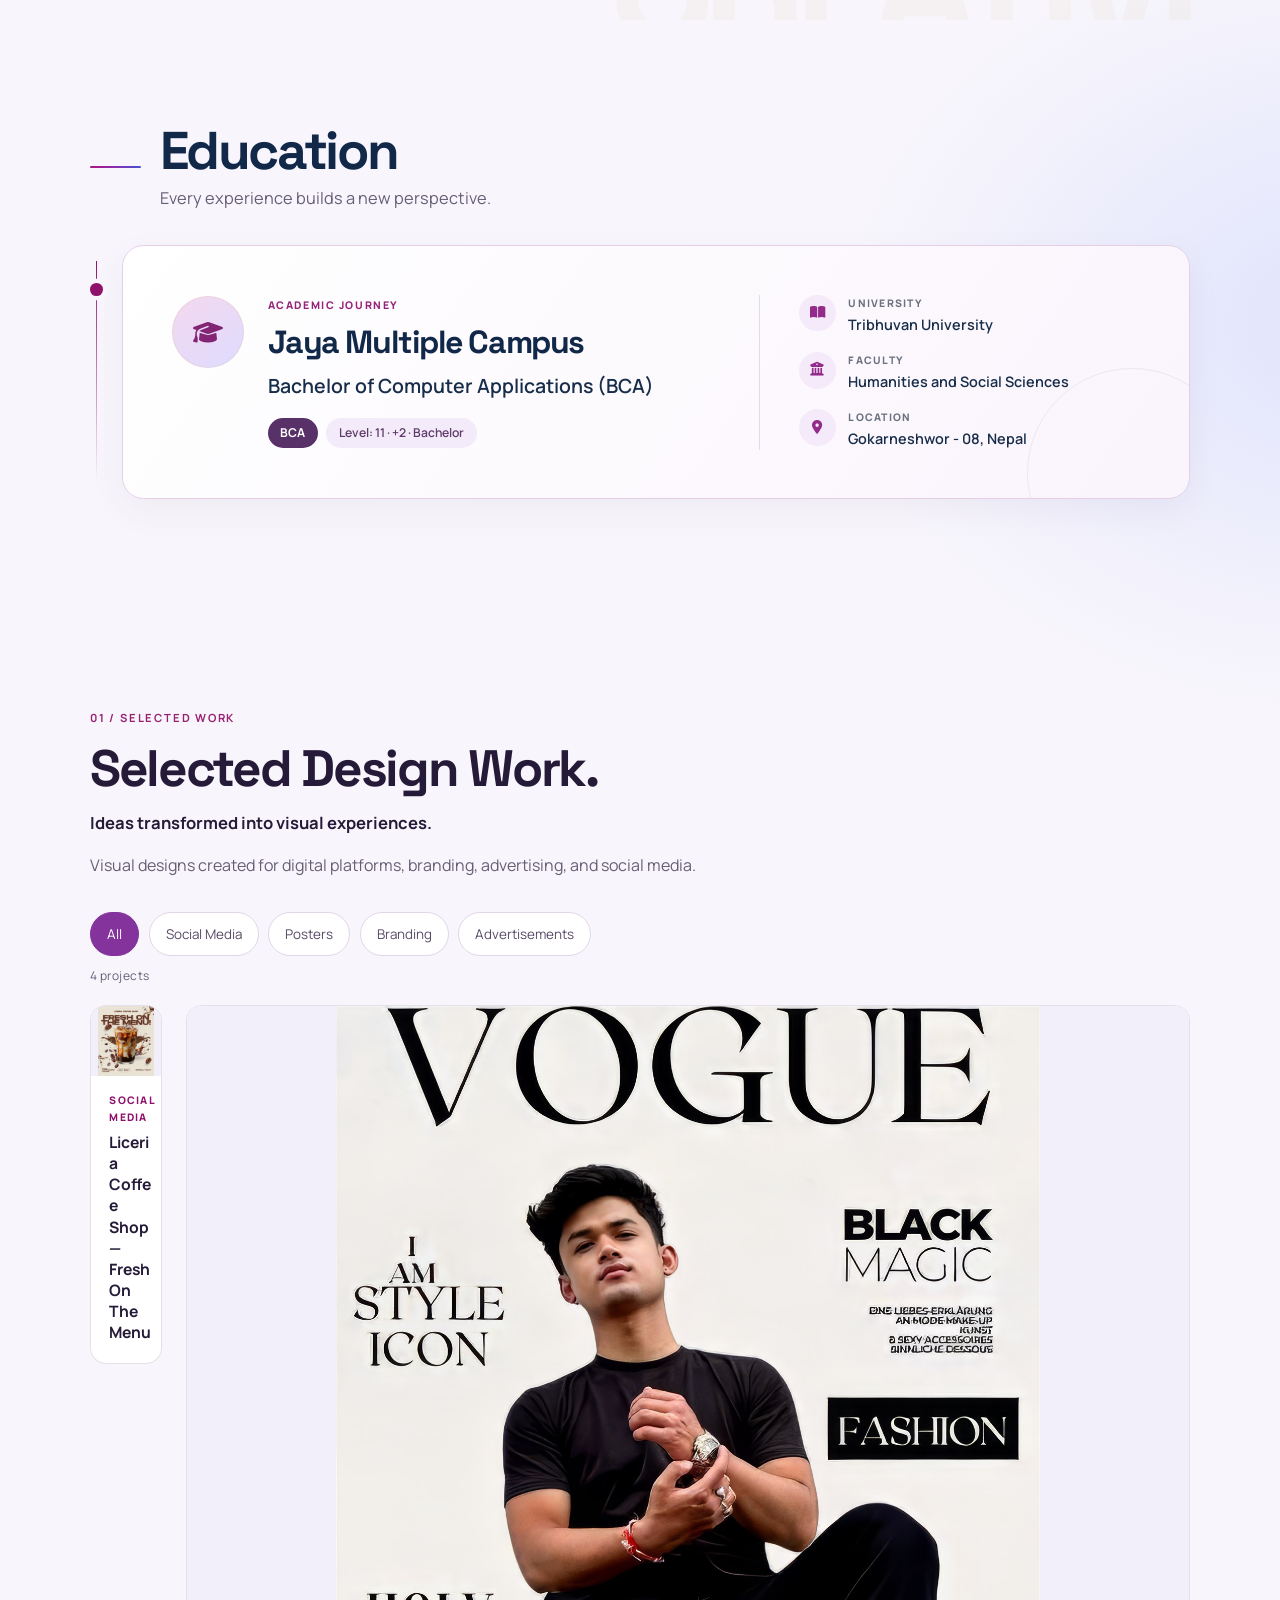
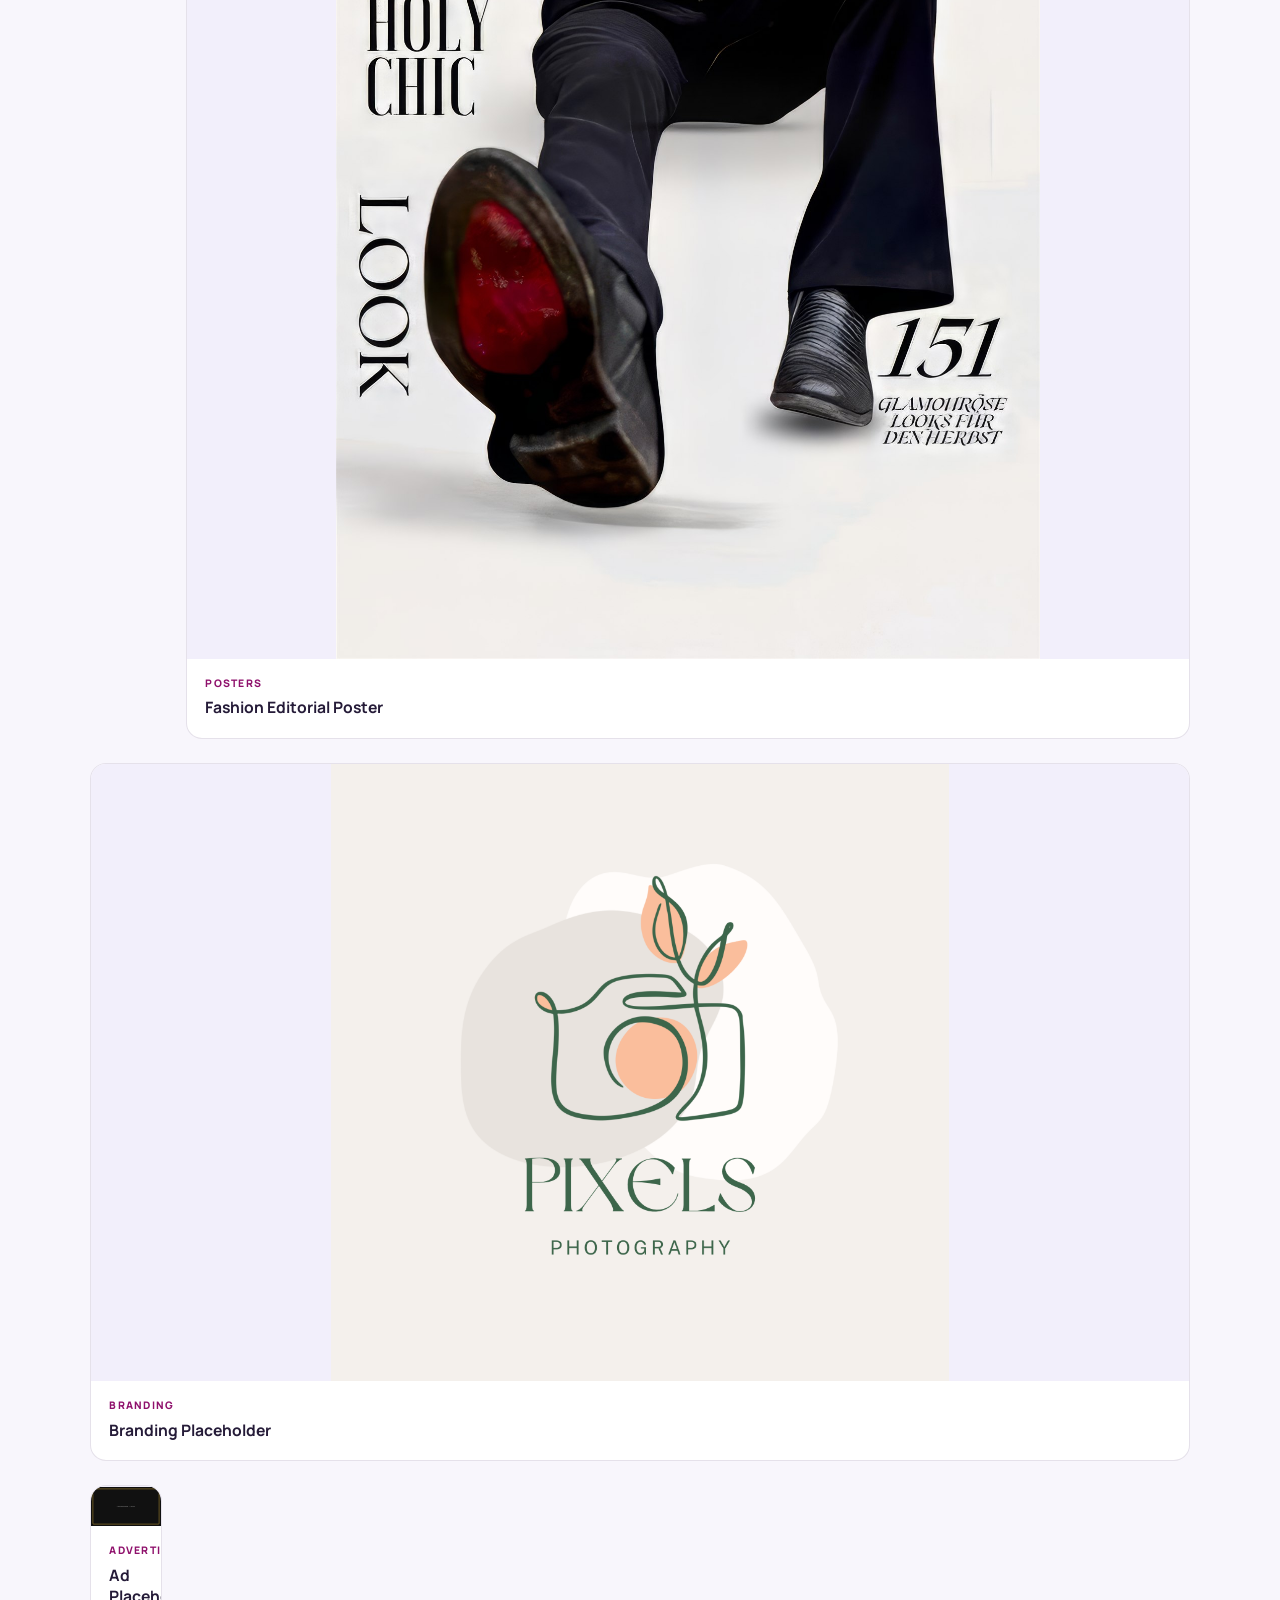
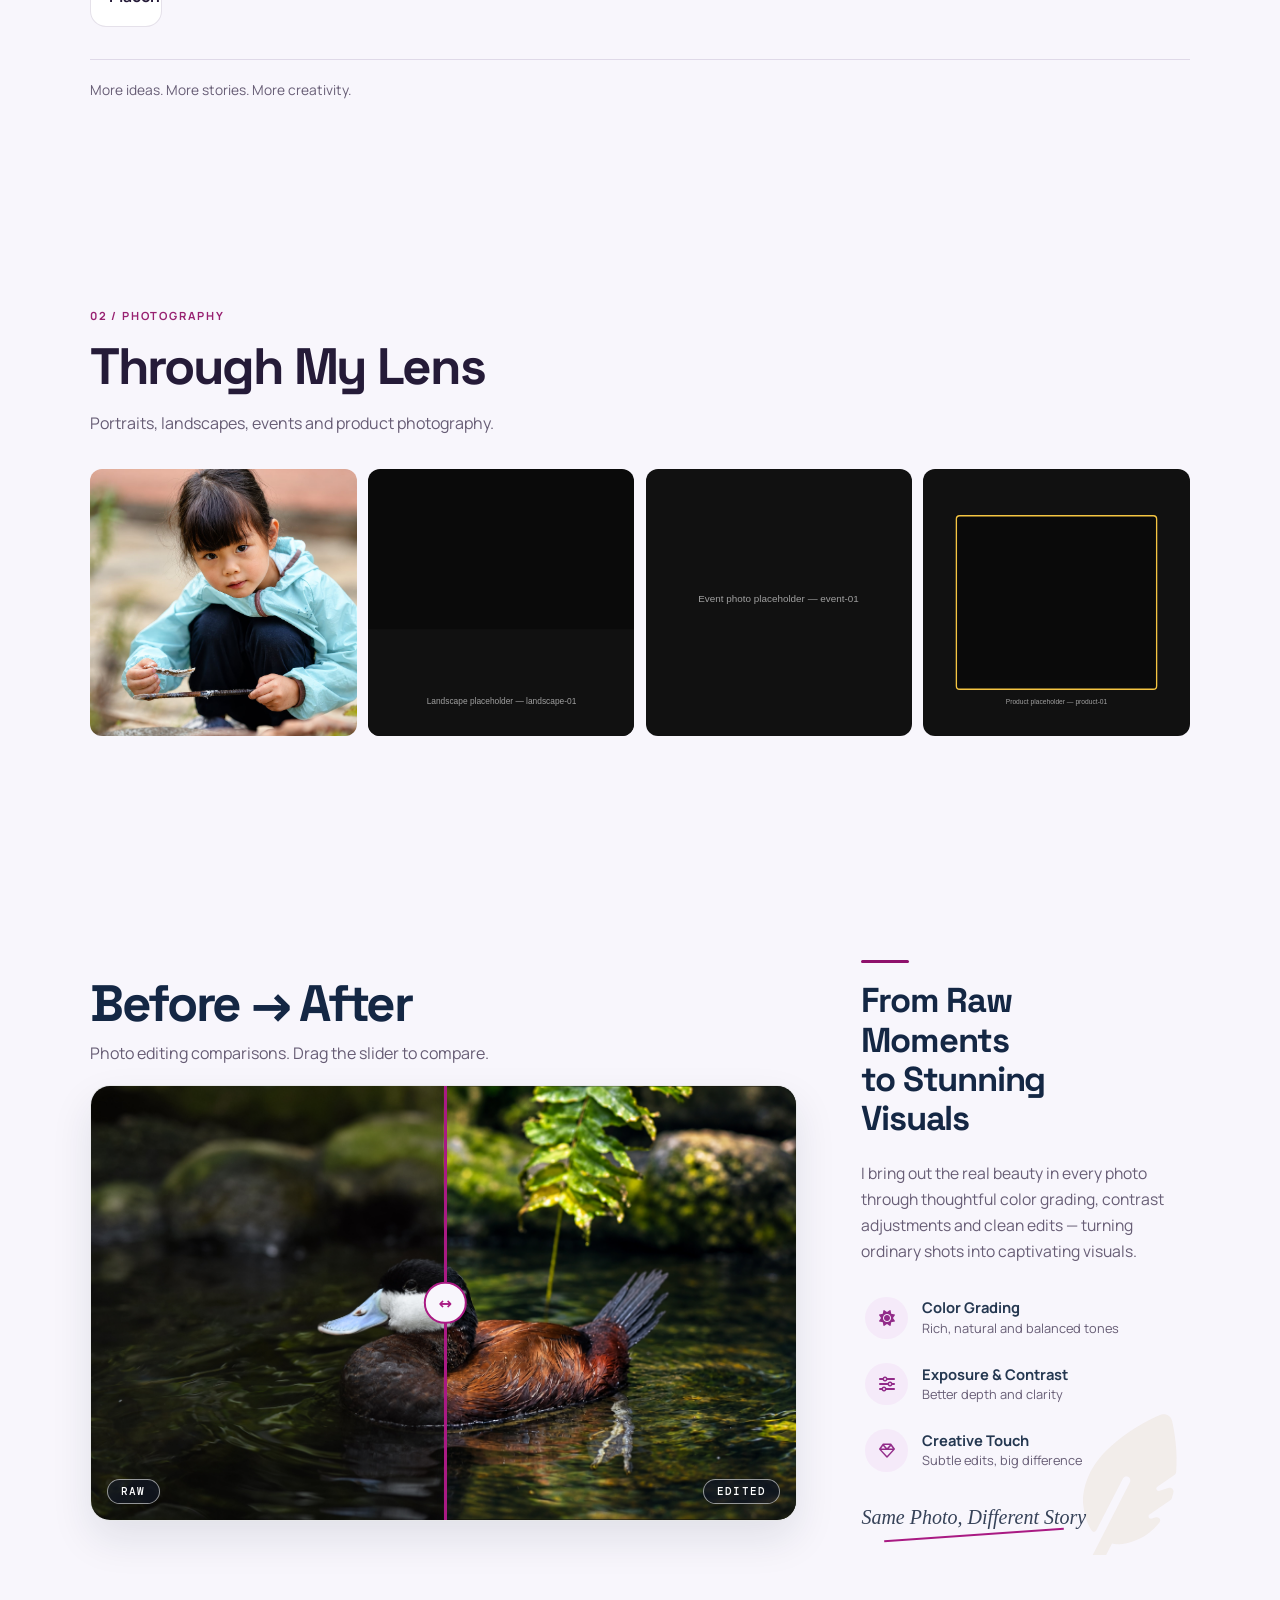
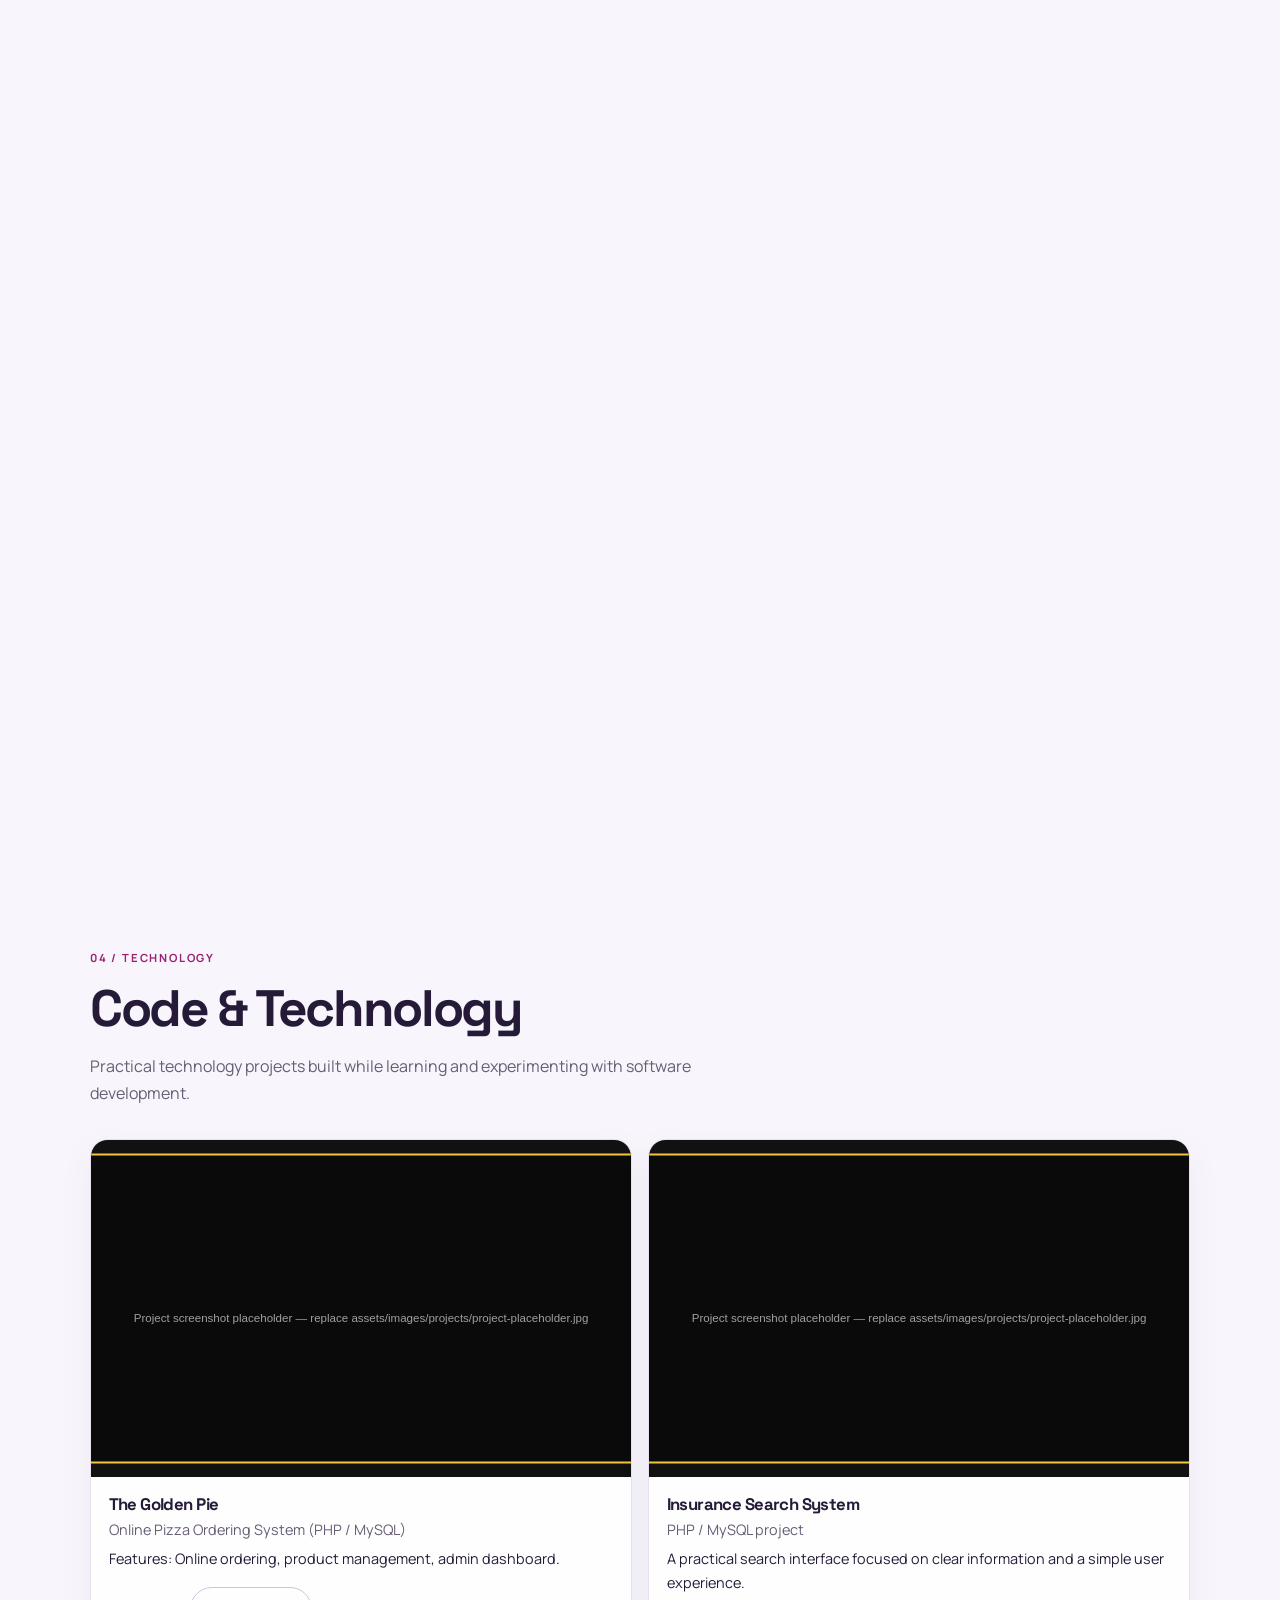
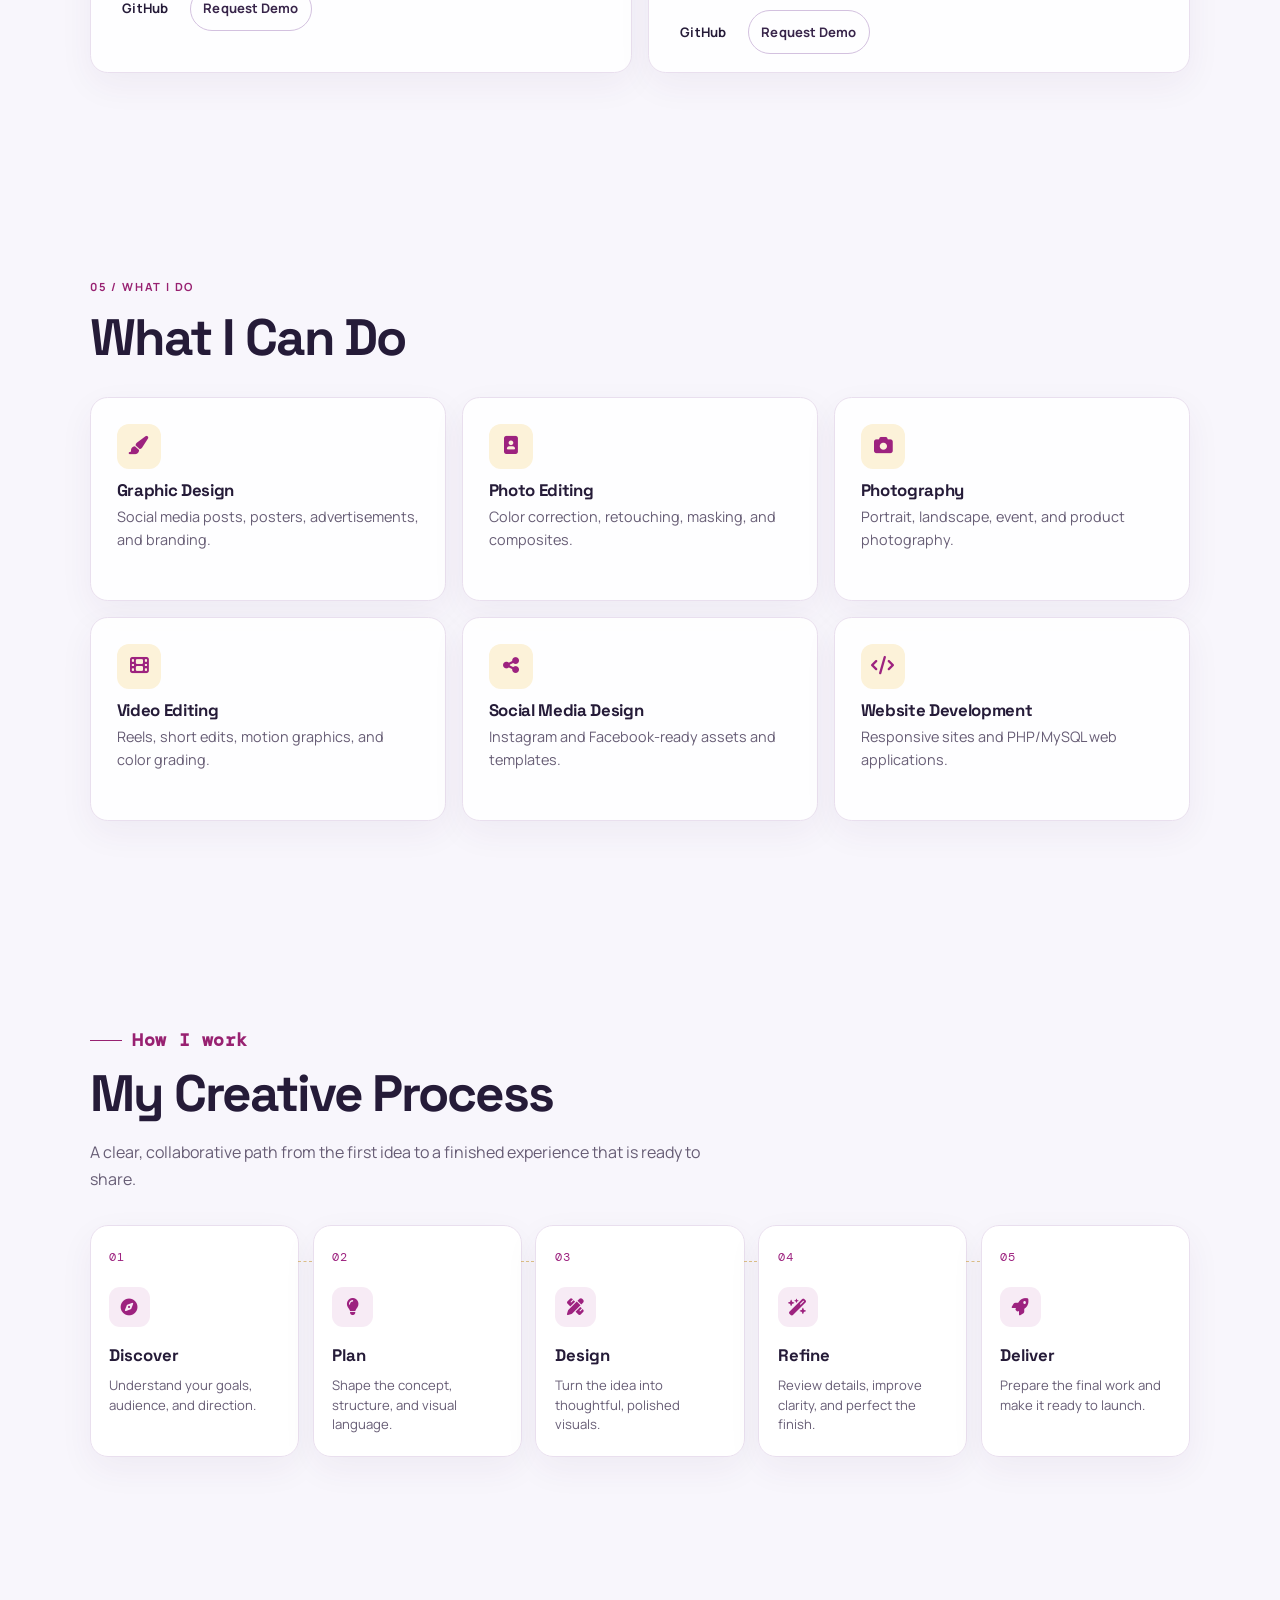
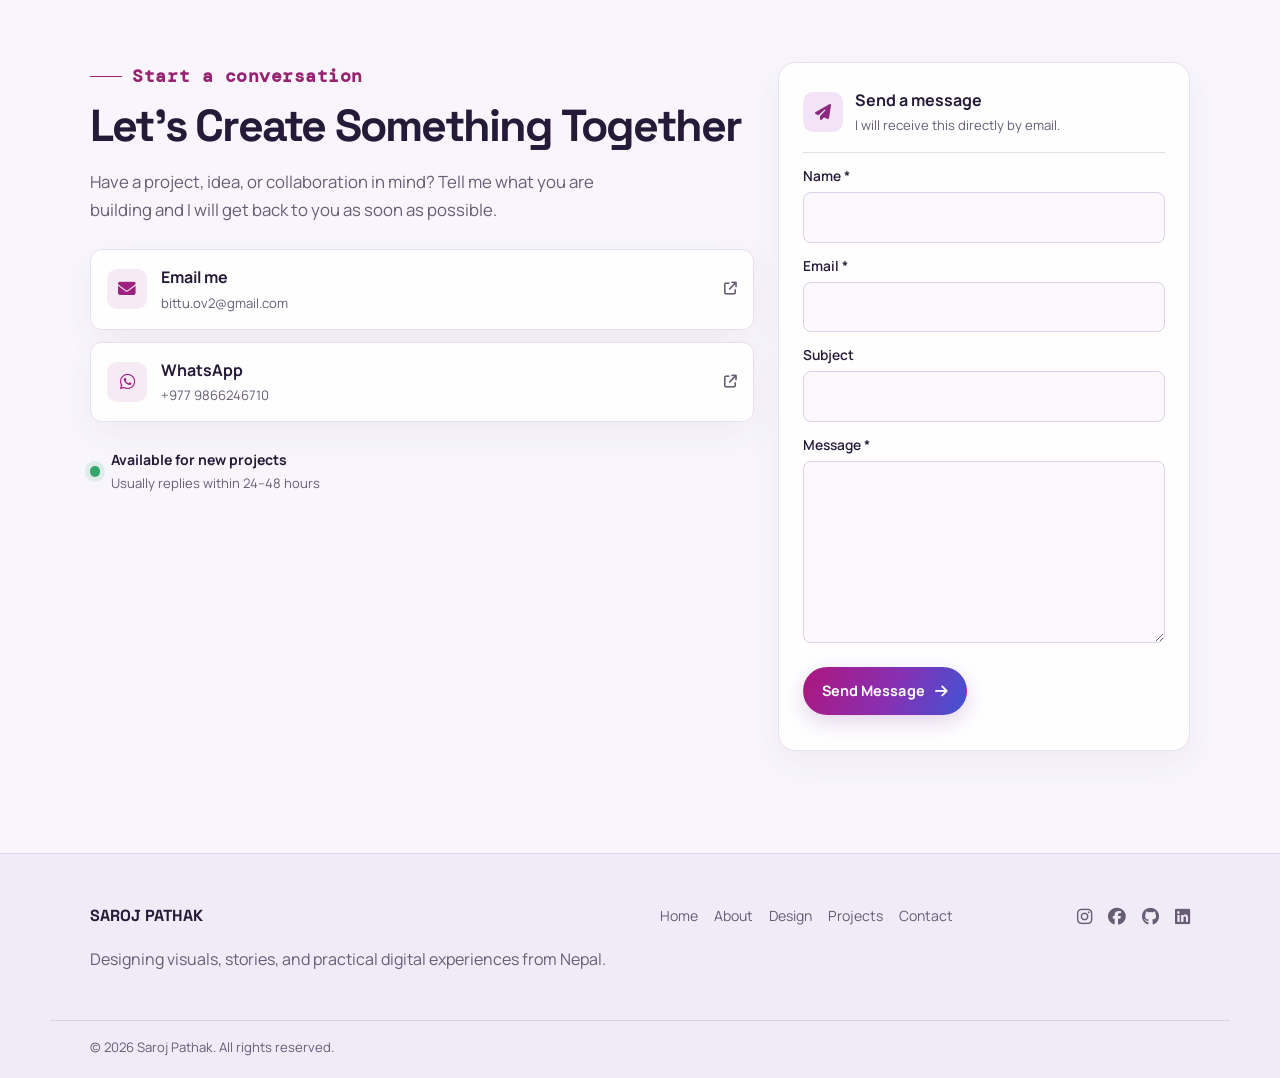
==== commit d1fe6d78: "Redesign design work gallery" ====
--- a/index.html
+++ b/index.html
@@ -56,6 +56,7 @@
   <link rel="stylesheet" href="css/mobile-navigation.css" />
   <link rel="stylesheet" href="css/creative-marquee.css" />
   <link rel="stylesheet" href="css/education-timeline.css" />
+  <link rel="stylesheet" href="css/design-gallery.css" />
 </head>
 <body>
   <header class="site-header">
@@ -290,17 +291,20 @@
     <section id="design" class="section container reveal">
       <div class="section-head">
         <p class="section-kicker">01 / SELECTED WORK</p>
-        <h2>Selected Design Work</h2>
+        <h2>Selected Design Work.</h2>
+        <p class="design-subtitle">Ideas transformed into visual experiences.</p>
         <p class="muted">Visual designs created for digital platforms, branding, advertising, and social media.</p>
       </div>
       <div class="filter-bar">
-        <button class="filter-btn active" data-filter="all">All</button>
-        <button class="filter-btn" data-filter="social">Social Media</button>
-        <button class="filter-btn" data-filter="poster">Posters</button>
-        <button class="filter-btn" data-filter="branding">Branding</button>
-        <button class="filter-btn" data-filter="ad">Advertisements</button>
-      </div>
+        <button type="button" class="filter-btn active" data-filter="all" aria-pressed="true">All</button>
+        <button type="button" class="filter-btn" data-filter="social" aria-pressed="false">Social Media</button>
+        <button type="button" class="filter-btn" data-filter="poster" aria-pressed="false">Posters</button>
+        <button type="button" class="filter-btn" data-filter="branding" aria-pressed="false">Branding</button>
+        <button type="button" class="filter-btn" data-filter="ad" aria-pressed="false">Advertisements</button>
+      </div>
+      <p id="design-count" class="design-count" role="status" aria-live="polite"></p>
       <div id="design-grid" class="projects-grid"></div>
+      <p class="design-footer">More ideas. More stories. More creativity.</p>
     </section>
 
     <!-- PHOTOGRAPHY -->
@@ -532,13 +536,26 @@
     <div class="container copyright">© 2026 Saroj Pathak. All rights reserved.</div>
   </footer>
 
+  <dialog id="design-preview" class="design-preview" aria-labelledby="design-preview-title" aria-describedby="design-preview-description">
+    <div class="preview-shell">
+      <button type="button" class="preview-close" aria-label="Close project preview">&times;</button>
+      <div class="preview-art"><img class="preview-image" alt="" /></div>
+      <div class="preview-info">
+        <p class="preview-category"></p><h2 id="design-preview-title"></h2>
+        <p id="design-preview-description"></p>
+        <p class="preview-tools"></p>
+        <div class="preview-navigation"><button type="button" class="preview-prev">← Previous</button><span class="preview-count" aria-live="polite"></span><button type="button" class="preview-next">Next →</button></div>
+      </div>
+    </div>
+  </dialog>
+
   <div id="lightbox" class="lightbox" aria-hidden="true">
     <button class="lightbox-close" aria-label="Close">&times;</button>
     <img class="lightbox-img" alt="" />
     <p class="lightbox-caption"></p>
   </div>
 
-  <script src="js/script.js?v=pixels-branding-20260920" defer></script>
+  <script src="js/script.js?v=design-gallery-20261117" defer></script>
   <script src="js/public-theme.js" defer></script>
 </body>
 </html>
--- a/css/design-gallery.css
+++ b/css/design-gallery.css
@@ -0,0 +1,64 @@
+/* Editorial design gallery: artwork remains fully visible inside stable frames. */
+body #design .design-subtitle { margin: .8rem 0 .35rem; color: var(--text); font-size: clamp(1rem, 1.3vw, 1.15rem); font-weight: 700; }
+body #design .filter-bar { align-items: center; margin: 1.7rem 0 .6rem; }
+body #design .filter-btn { flex: 0 0 auto; min-height: 2.8rem; padding: .6rem 1rem; transition: background .22s ease, color .22s ease, border-color .22s ease; }
+body #design .design-count { margin: 0 0 1.2rem; color: var(--muted); font-size: .75rem; letter-spacing: .04em; }
+body #design-grid { display: grid; grid-template-columns: repeat(12, minmax(0, 1fr)); gap: clamp(1rem, 2vw, 1.5rem); align-items: start; }
+body #design-grid .design-card { grid-column: span 4; min-width: 0; animation: design-arrive .5s both; animation-delay: calc(var(--card-index, 0) * 45ms); }
+body #design-grid .design-card.category-branding { grid-column: span 8; }
+body #design-grid .design-tile { display: block; width: 100%; padding: 0; border: 1px solid var(--line); border-radius: 1rem; overflow: hidden; background: var(--surface); color: var(--text); text-align: left; cursor: pointer; transition: border-color .25s ease, box-shadow .25s ease, transform .25s ease; }
+body #design-grid .design-tile:hover, body #design-grid .design-tile:focus-visible { transform: translateY(-4px); border-color: var(--accent-hover); box-shadow: 0 14px 32px rgba(35, 45, 26, .15); }
+body #design-grid .design-art { position: relative; display: block; width: 100%; aspect-ratio: 1; overflow: hidden; background: var(--surface-2); }
+body #design-grid .category-poster .design-art { aspect-ratio: 4 / 5; }
+body #design-grid .category-ad .design-art, body #design-grid .category-branding .design-art { aspect-ratio: 16 / 9; }
+body #design-grid .design-art img { display: block; width: 100%; height: 100%; object-fit: contain; transition: transform .4s ease; }
+body #design-grid .design-tile:hover .design-art img, body #design-grid .design-tile:focus-visible .design-art img { transform: scale(1.025); }
+body #design-grid .design-overlay { position: absolute; inset: 0; display: flex; align-items: flex-end; justify-content: space-between; gap: 1rem; padding: 1.2rem; color: #fff; background: linear-gradient(transparent 35%, rgba(8, 15, 9, .83)); opacity: 0; transition: opacity .25s ease; pointer-events: none; }
+body #design-grid .design-tile:hover .design-overlay, body #design-grid .design-tile:focus-visible .design-overlay { opacity: 1; }
+body #design-grid .design-overlay-text { display: grid; gap: .35rem; }
+body #design-grid .design-overlay-text small { color: #d5f67b; font-size: .68rem; font-weight: 800; letter-spacing: .1em; text-transform: uppercase; }
+body #design-grid .design-overlay-text strong { font-size: 1rem; line-height: 1.25; }
+body #design-grid .design-arrow { display: grid; place-items: center; width: 2.2rem; height: 2.2rem; flex: 0 0 2.2rem; border: 1px solid #d5f67b; border-radius: 50%; color: #d5f67b; transform: translate(-4px, 4px); transition: transform .25s ease; }
+body #design-grid .design-tile:hover .design-arrow, body #design-grid .design-tile:focus-visible .design-arrow { transform: translate(0, 0); }
+body #design-grid .design-card-info { display: grid; gap: .35rem; padding: 1rem 1.15rem 1.2rem; }
+body #design-grid .design-card-category { color: var(--accent-hover); font-size: .65rem; font-weight: 800; letter-spacing: .12em; text-transform: uppercase; }
+body #design-grid .design-card-title { font-size: .98rem; line-height: 1.35; overflow-wrap: anywhere; }
+body #design .design-footer { margin: 2rem 0 0; padding-top: 1.2rem; border-top: 1px solid var(--line); color: var(--muted); font-size: .86rem; }
+@keyframes design-arrive { from { opacity: 0; transform: translateY(10px); } to { opacity: 1; transform: translateY(0); } }
+
+/* Native dialog supplies modal keyboard focus handling and Escape support. */
+body .design-preview { width: min(1040px, calc(100vw - 2rem)); max-width: none; max-height: min(90dvh, 900px); padding: 0; border: 1px solid var(--line); border-radius: 1.25rem; background: var(--surface); color: var(--text); overflow: auto; box-shadow: 0 30px 90px rgba(0,0,0,.4); }
+body .design-preview::backdrop { background: rgba(5, 9, 7, .82); }
+body .design-preview[open] { animation: preview-in .22s ease both; }
+body .design-preview.is-closing { animation: preview-out .18s ease both; }
+body .design-preview .preview-shell { position: relative; display: grid; grid-template-columns: minmax(0, 1.5fr) minmax(15rem, .75fr); min-height: 24rem; }
+body .design-preview .preview-art { display: grid; place-items: center; min-width: 0; padding: 1.25rem; background: var(--surface-2); }
+body .design-preview .preview-image { display: block; width: 100%; max-height: 75dvh; object-fit: contain; }
+body .design-preview .preview-info { display: flex; flex-direction: column; padding: 4.5rem 1.5rem 1.5rem; }
+body .design-preview .preview-category { margin: 0 0 .7rem; color: var(--accent-hover); font-size: .68rem; font-weight: 800; letter-spacing: .12em; text-transform: uppercase; }
+body .design-preview h2 { margin: 0; color: var(--text); font-size: clamp(1.5rem, 2.4vw, 2.25rem); line-height: 1.15; }
+body .design-preview #design-preview-description { color: var(--muted); line-height: 1.65; font-size: .9rem; overflow-wrap: anywhere; }
+body .design-preview .preview-tools { color: var(--muted); font-size: .8rem; }
+body .design-preview .preview-close { position: absolute; z-index: 1; top: 1rem; right: 1rem; display: grid; place-items: center; width: 2.75rem; height: 2.75rem; padding: 0; border: 1px solid var(--line); border-radius: 50%; background: var(--surface); color: var(--text); font-size: 1.6rem; cursor: pointer; }
+body .design-preview .preview-navigation { display: flex; align-items: center; justify-content: space-between; gap: .75rem; margin-top: auto; padding-top: 1.5rem; }
+body .design-preview .preview-navigation button { min-height: 2.75rem; padding: .5rem .7rem; border: 1px solid var(--line); border-radius: .6rem; background: transparent; color: var(--text); cursor: pointer; }
+body .design-preview .preview-navigation button:disabled { opacity: .4; cursor: default; }
+body .design-preview .preview-count { color: var(--muted); font-size: .75rem; white-space: nowrap; }
+@keyframes preview-in { from { opacity: 0; transform: translateY(12px); } to { opacity: 1; transform: translateY(0); } }
+@keyframes preview-out { from { opacity: 1; transform: translateY(0); } to { opacity: 0; transform: translateY(8px); } }
+@media (max-width: 1100px) { body #design-grid .design-card { grid-column: span 6; } body #design-grid .design-card.category-branding { grid-column: span 12; } }
+@media (max-width: 700px) {
+  body #design .filter-bar { flex-wrap: nowrap; overflow-x: auto; padding-bottom: .5rem; scrollbar-width: thin; }
+  body #design-grid { gap: 1rem; }
+  body #design-grid .design-card, body #design-grid .design-card.category-branding { grid-column: span 12; }
+  body .design-preview { max-height: 90dvh; }
+  body .design-preview .preview-shell { grid-template-columns: 1fr; min-height: 0; }
+  body .design-preview .preview-art { padding: 3.75rem 1rem 1rem; }
+  body .design-preview .preview-image { max-height: 45dvh; }
+  body .design-preview .preview-info { padding: 1.25rem; }
+}
+@media (prefers-reduced-motion: reduce) {
+  body #design-grid .design-card, body .design-preview[open], body .design-preview.is-closing { animation: none; }
+  body #design-grid .design-tile, body #design-grid .design-art img, body #design-grid .design-overlay, body #design-grid .design-arrow { transition: none; }
+  body #design-grid .design-tile:hover { transform: none; }
+}
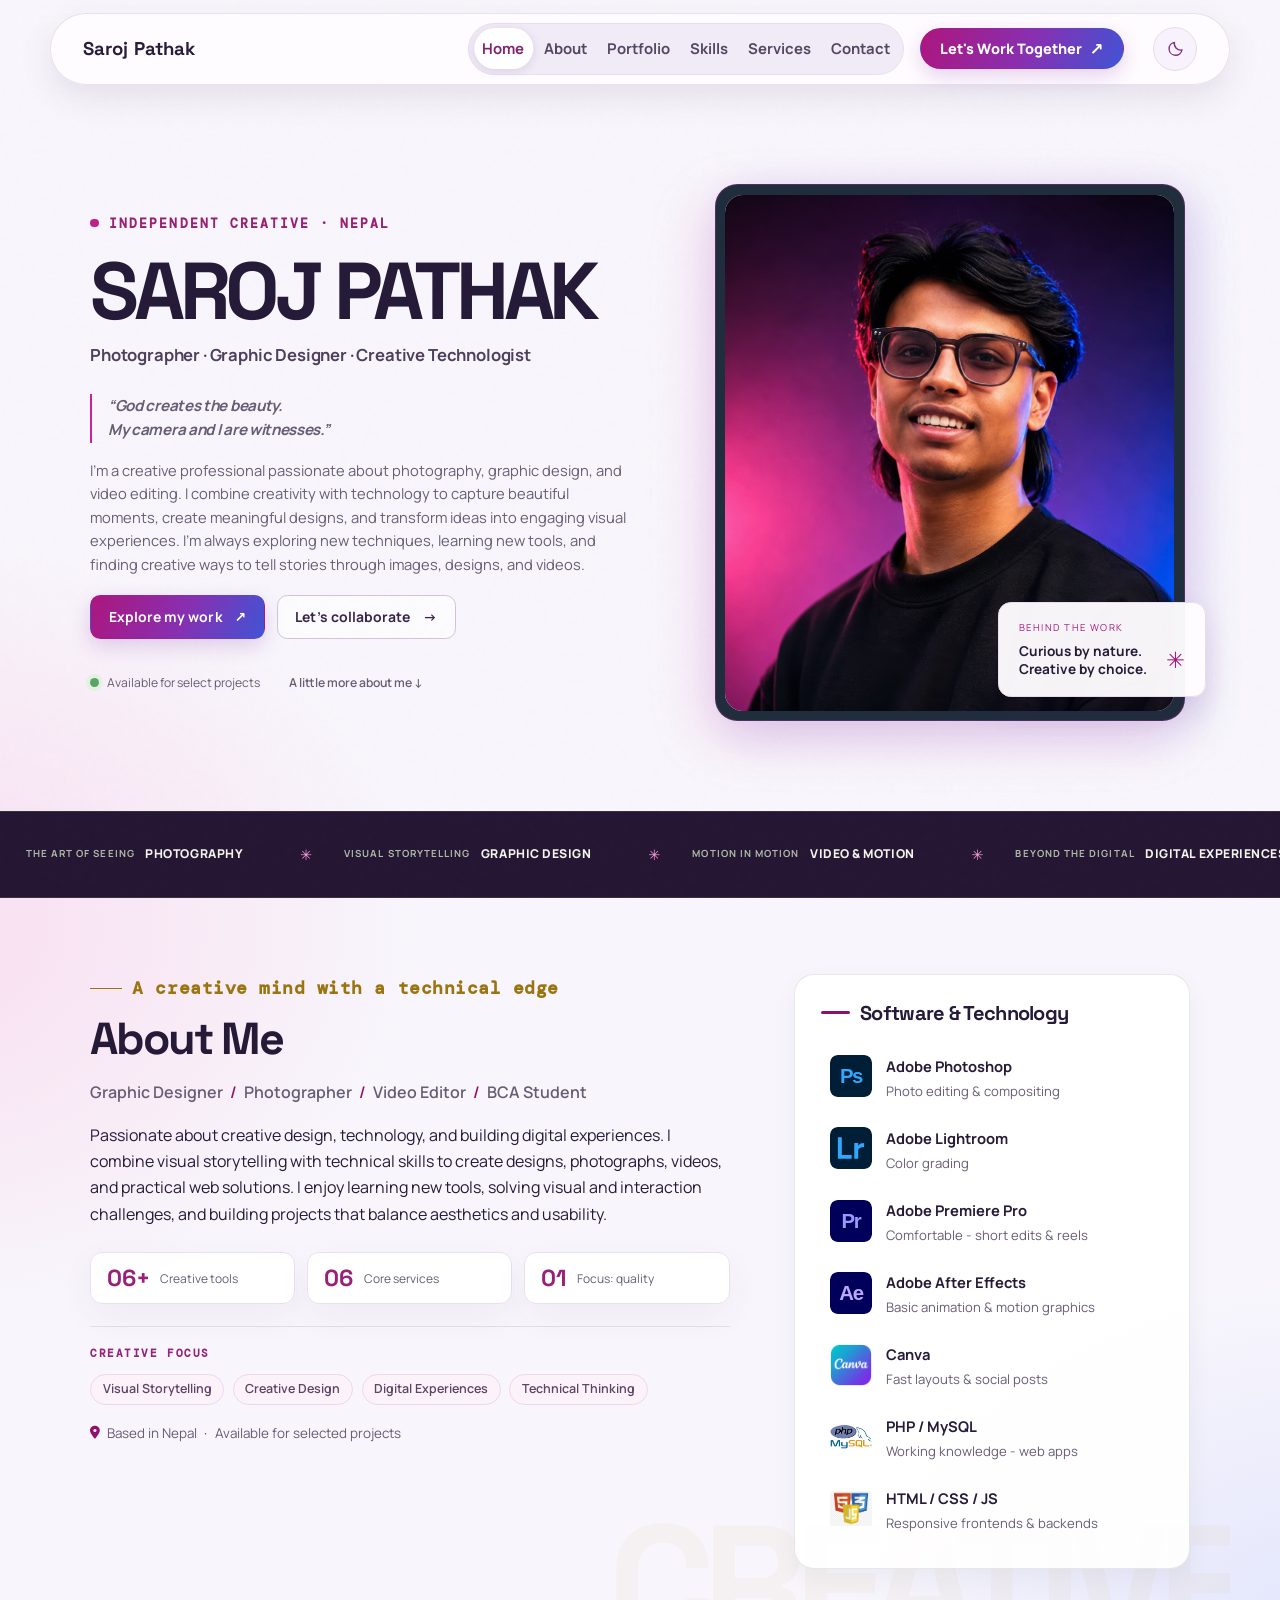
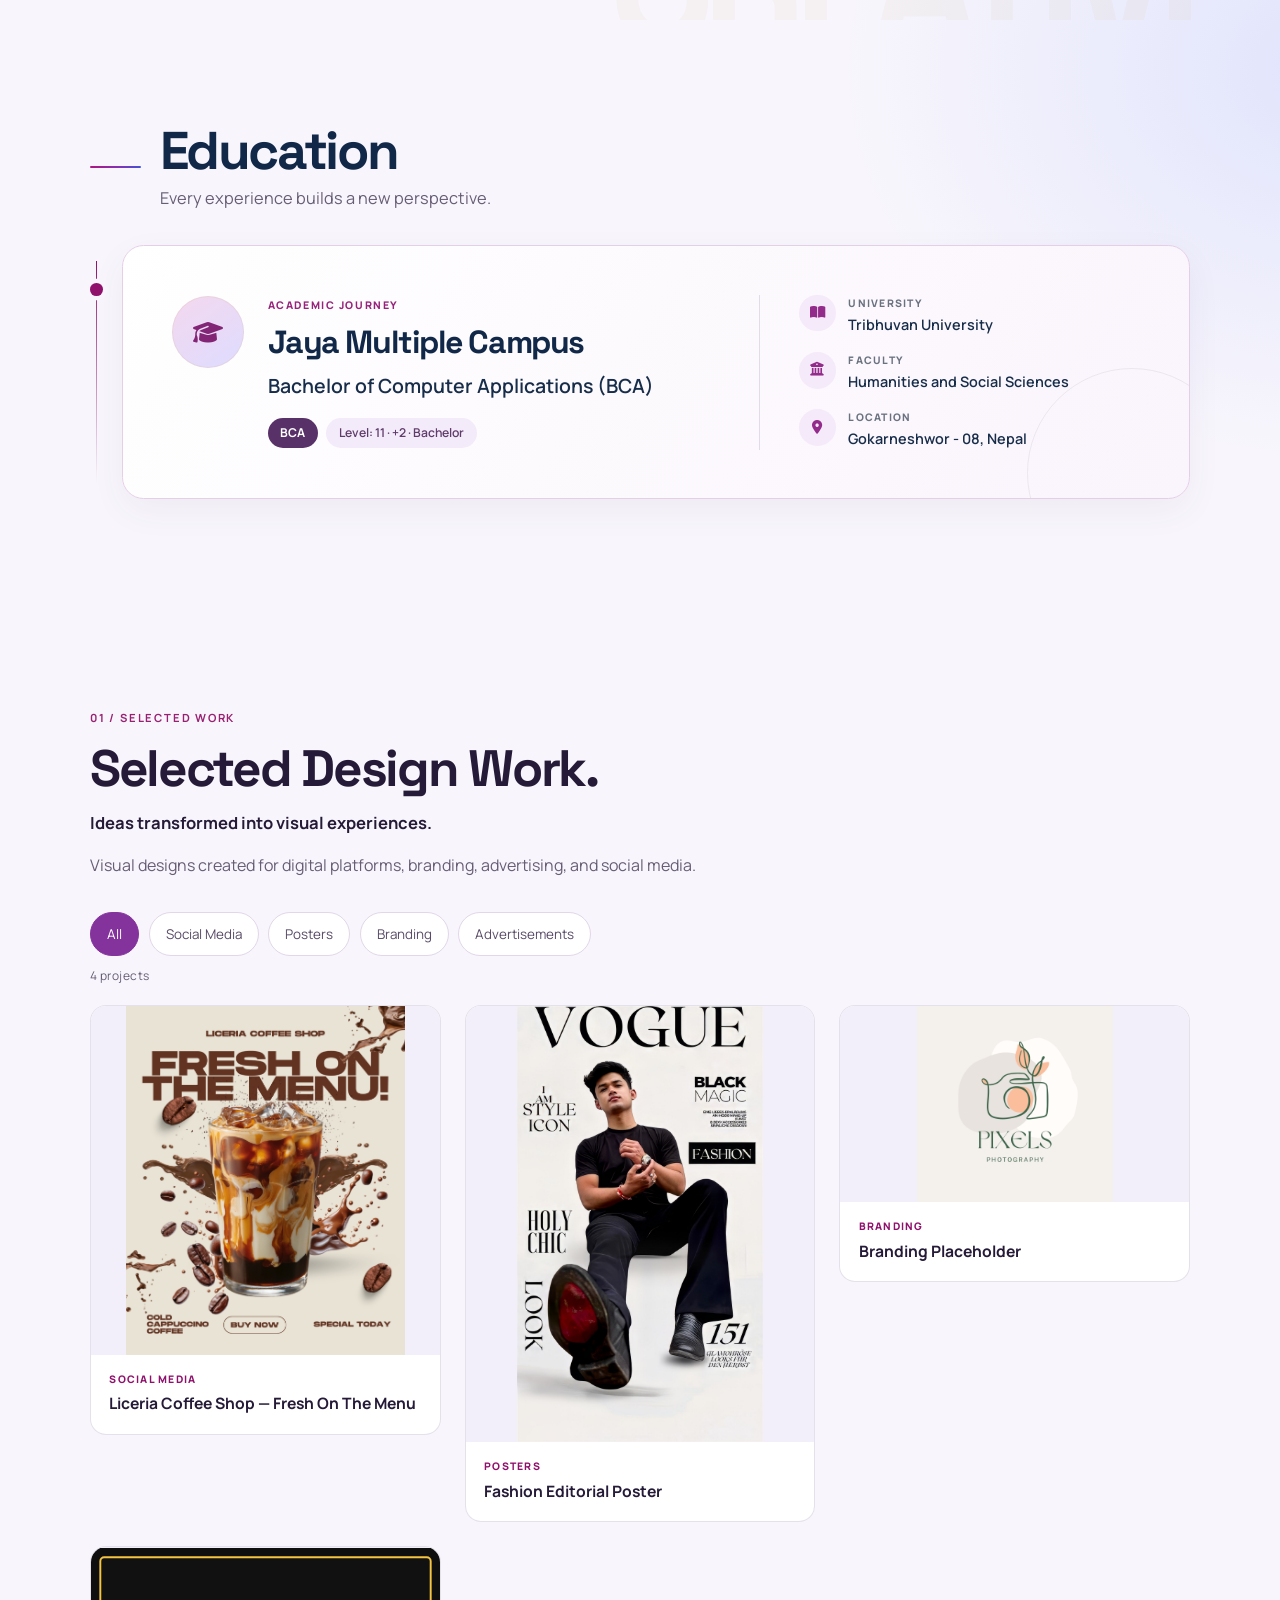
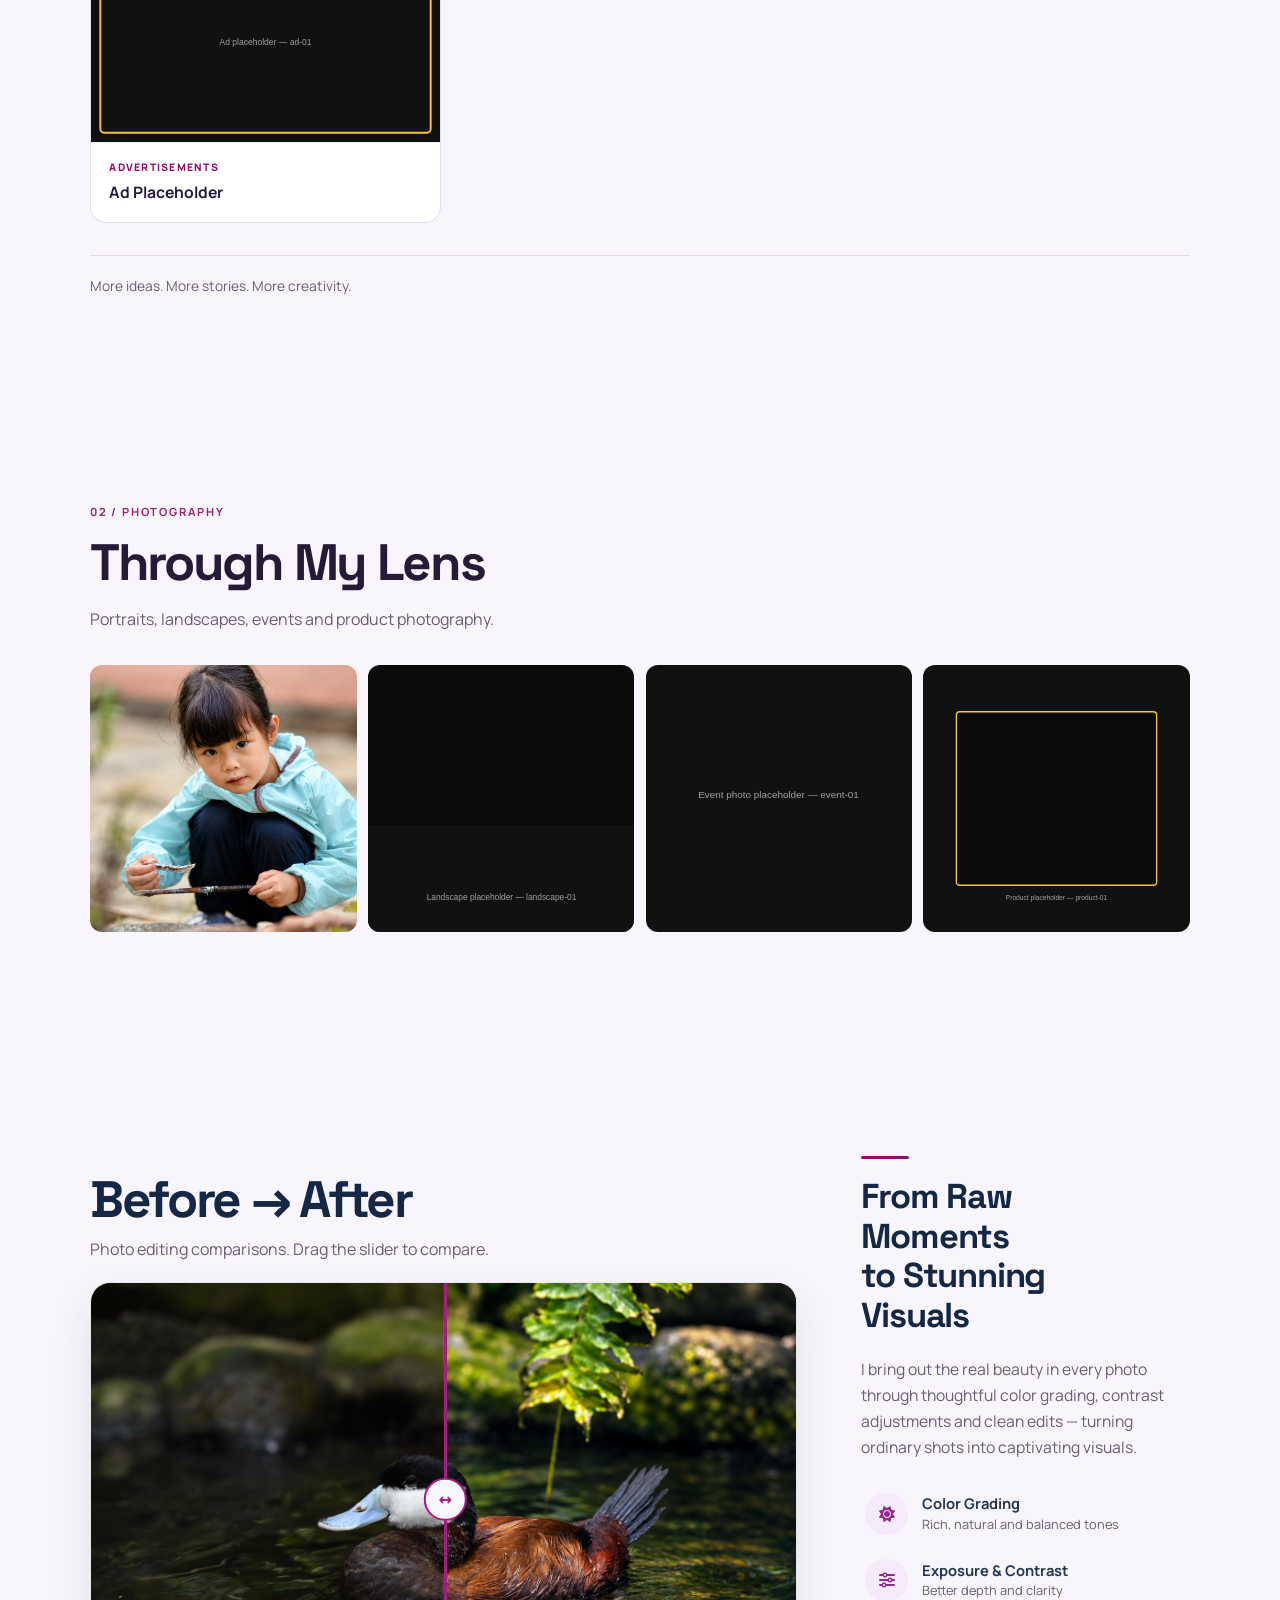
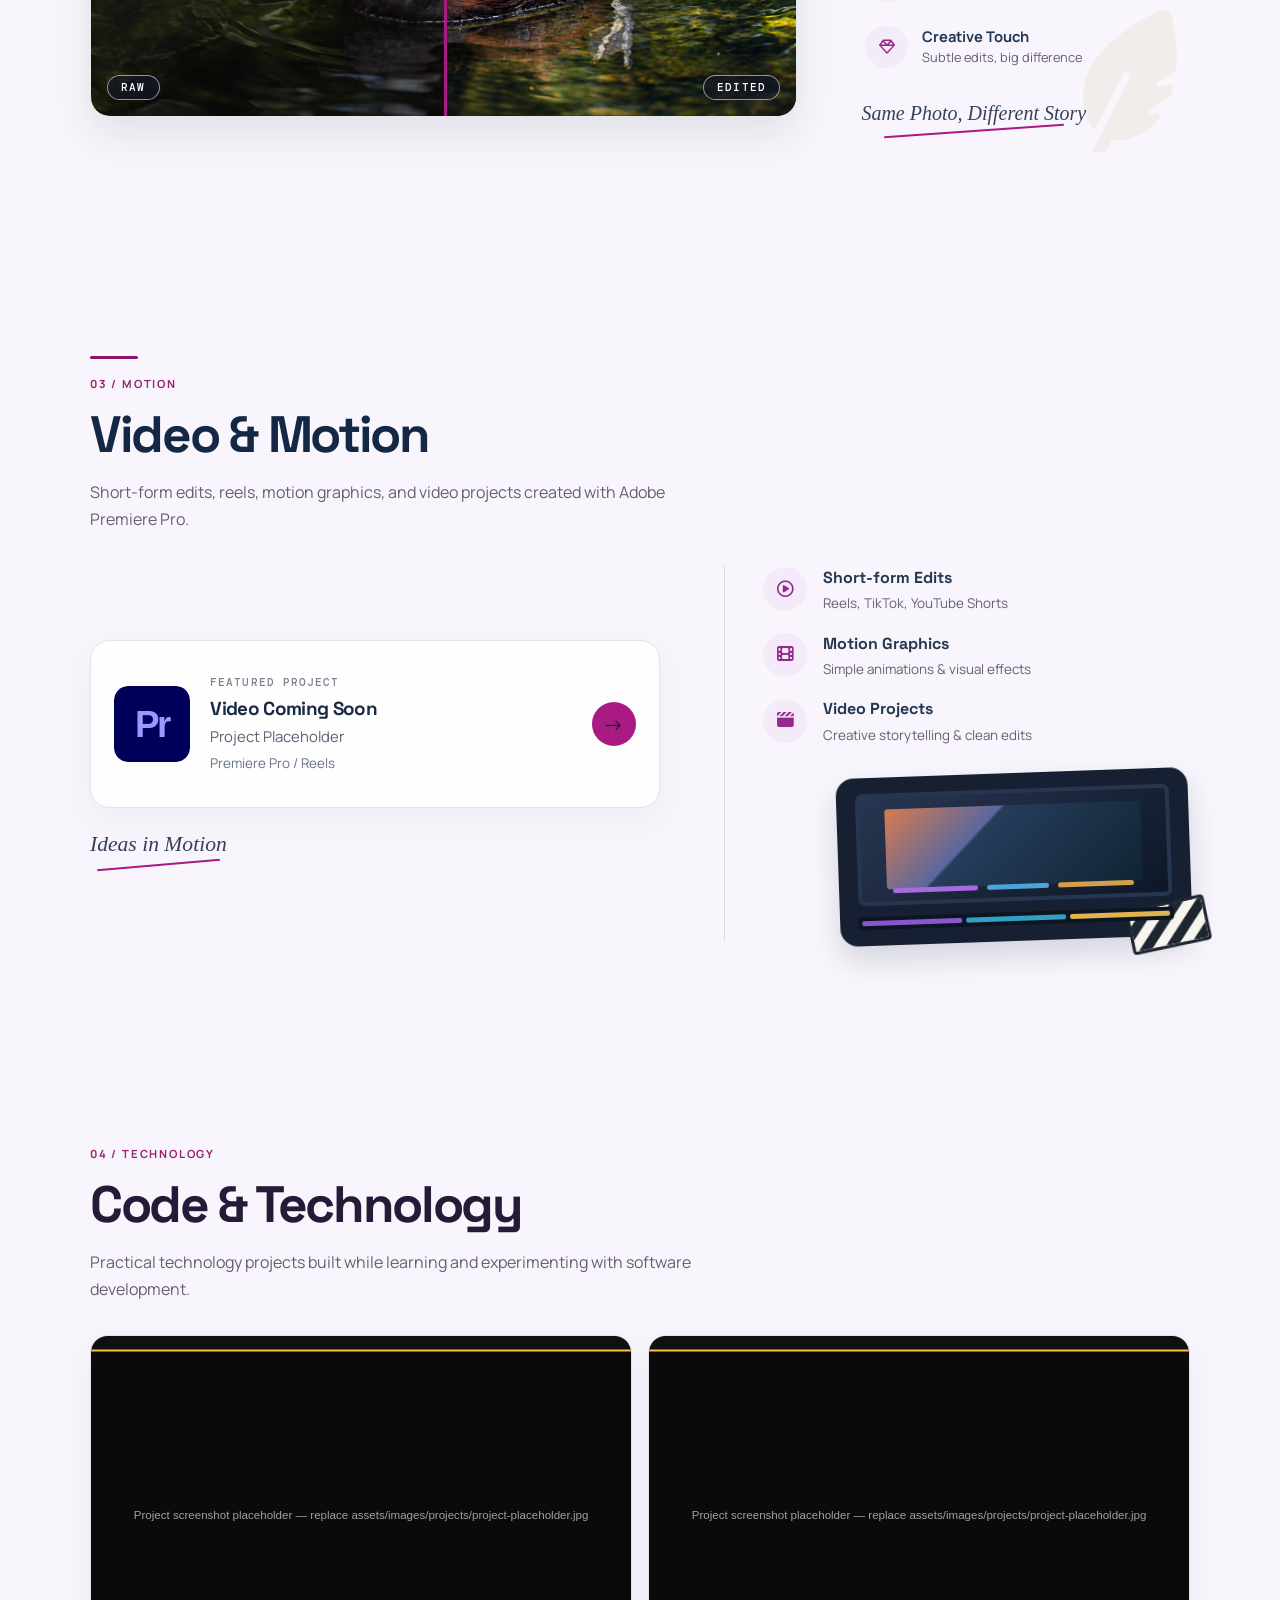
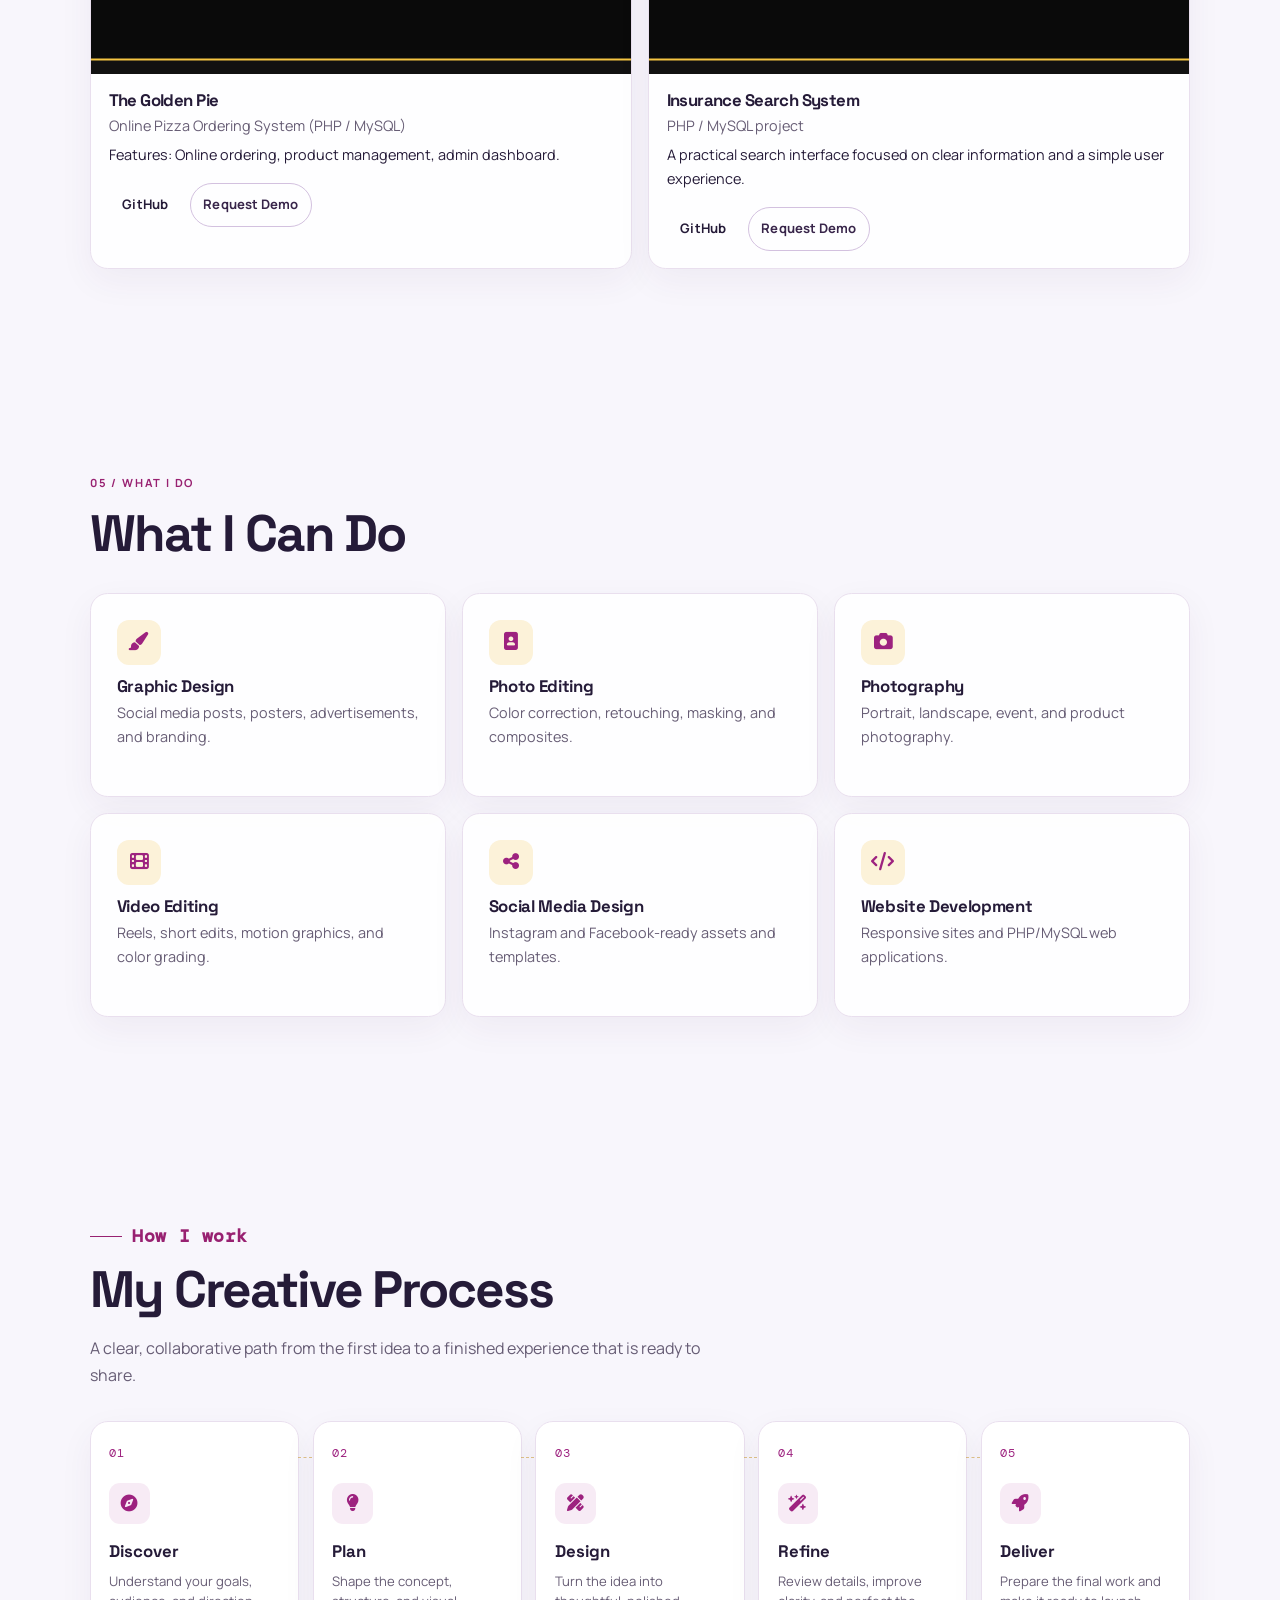
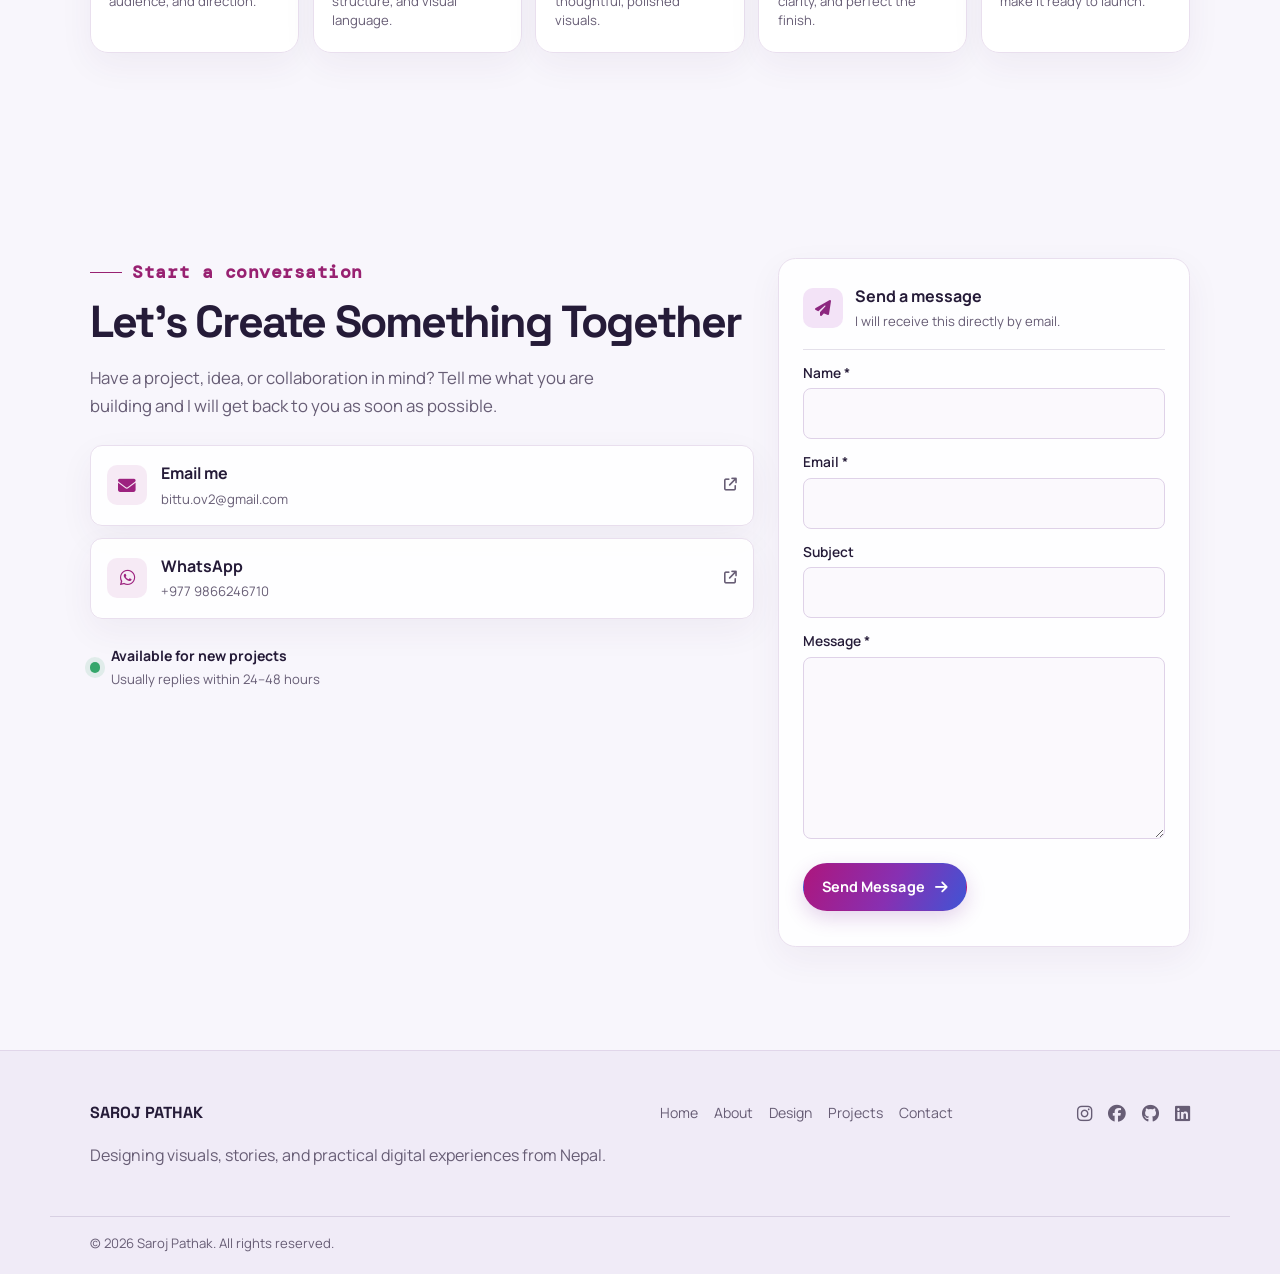
==== commit d2a93496: "Fix responsive design gallery grid" ====
--- a/index.html
+++ b/index.html
@@ -56,7 +56,7 @@
   <link rel="stylesheet" href="css/mobile-navigation.css" />
   <link rel="stylesheet" href="css/creative-marquee.css" />
   <link rel="stylesheet" href="css/education-timeline.css" />
-  <link rel="stylesheet" href="css/design-gallery.css" />
+  <link rel="stylesheet" href="css/design-gallery.css?v=2" />
 </head>
 <body>
   <header class="site-header">
--- a/css/design-gallery.css
+++ b/css/design-gallery.css
@@ -3,9 +3,8 @@
 body #design .filter-bar { align-items: center; margin: 1.7rem 0 .6rem; }
 body #design .filter-btn { flex: 0 0 auto; min-height: 2.8rem; padding: .6rem 1rem; transition: background .22s ease, color .22s ease, border-color .22s ease; }
 body #design .design-count { margin: 0 0 1.2rem; color: var(--muted); font-size: .75rem; letter-spacing: .04em; }
-body #design-grid { display: grid; grid-template-columns: repeat(12, minmax(0, 1fr)); gap: clamp(1rem, 2vw, 1.5rem); align-items: start; }
-body #design-grid .design-card { grid-column: span 4; min-width: 0; animation: design-arrive .5s both; animation-delay: calc(var(--card-index, 0) * 45ms); }
-body #design-grid .design-card.category-branding { grid-column: span 8; }
+body .projects-grid#design-grid { display: grid; grid-template-columns: repeat(3, minmax(0, 1fr)); gap: clamp(1rem, 2vw, 1.5rem); align-items: start; }
+body #design-grid .design-card { min-width: 0; animation: design-arrive .5s both; animation-delay: calc(var(--card-index, 0) * 45ms); }
 body #design-grid .design-tile { display: block; width: 100%; padding: 0; border: 1px solid var(--line); border-radius: 1rem; overflow: hidden; background: var(--surface); color: var(--text); text-align: left; cursor: pointer; transition: border-color .25s ease, box-shadow .25s ease, transform .25s ease; }
 body #design-grid .design-tile:hover, body #design-grid .design-tile:focus-visible { transform: translateY(-4px); border-color: var(--accent-hover); box-shadow: 0 14px 32px rgba(35, 45, 26, .15); }
 body #design-grid .design-art { position: relative; display: block; width: 100%; aspect-ratio: 1; overflow: hidden; background: var(--surface-2); }
@@ -46,11 +45,11 @@
 body .design-preview .preview-count { color: var(--muted); font-size: .75rem; white-space: nowrap; }
 @keyframes preview-in { from { opacity: 0; transform: translateY(12px); } to { opacity: 1; transform: translateY(0); } }
 @keyframes preview-out { from { opacity: 1; transform: translateY(0); } to { opacity: 0; transform: translateY(8px); } }
-@media (max-width: 1100px) { body #design-grid .design-card { grid-column: span 6; } body #design-grid .design-card.category-branding { grid-column: span 12; } }
+@media (max-width: 1100px) { body .projects-grid#design-grid { grid-template-columns: repeat(2, minmax(0, 1fr)); } }
 @media (max-width: 700px) {
   body #design .filter-bar { flex-wrap: nowrap; overflow-x: auto; padding-bottom: .5rem; scrollbar-width: thin; }
   body #design-grid { gap: 1rem; }
-  body #design-grid .design-card, body #design-grid .design-card.category-branding { grid-column: span 12; }
+  body .projects-grid#design-grid { grid-template-columns: 1fr; }
   body .design-preview { max-height: 90dvh; }
   body .design-preview .preview-shell { grid-template-columns: 1fr; min-height: 0; }
   body .design-preview .preview-art { padding: 3.75rem 1rem 1rem; }
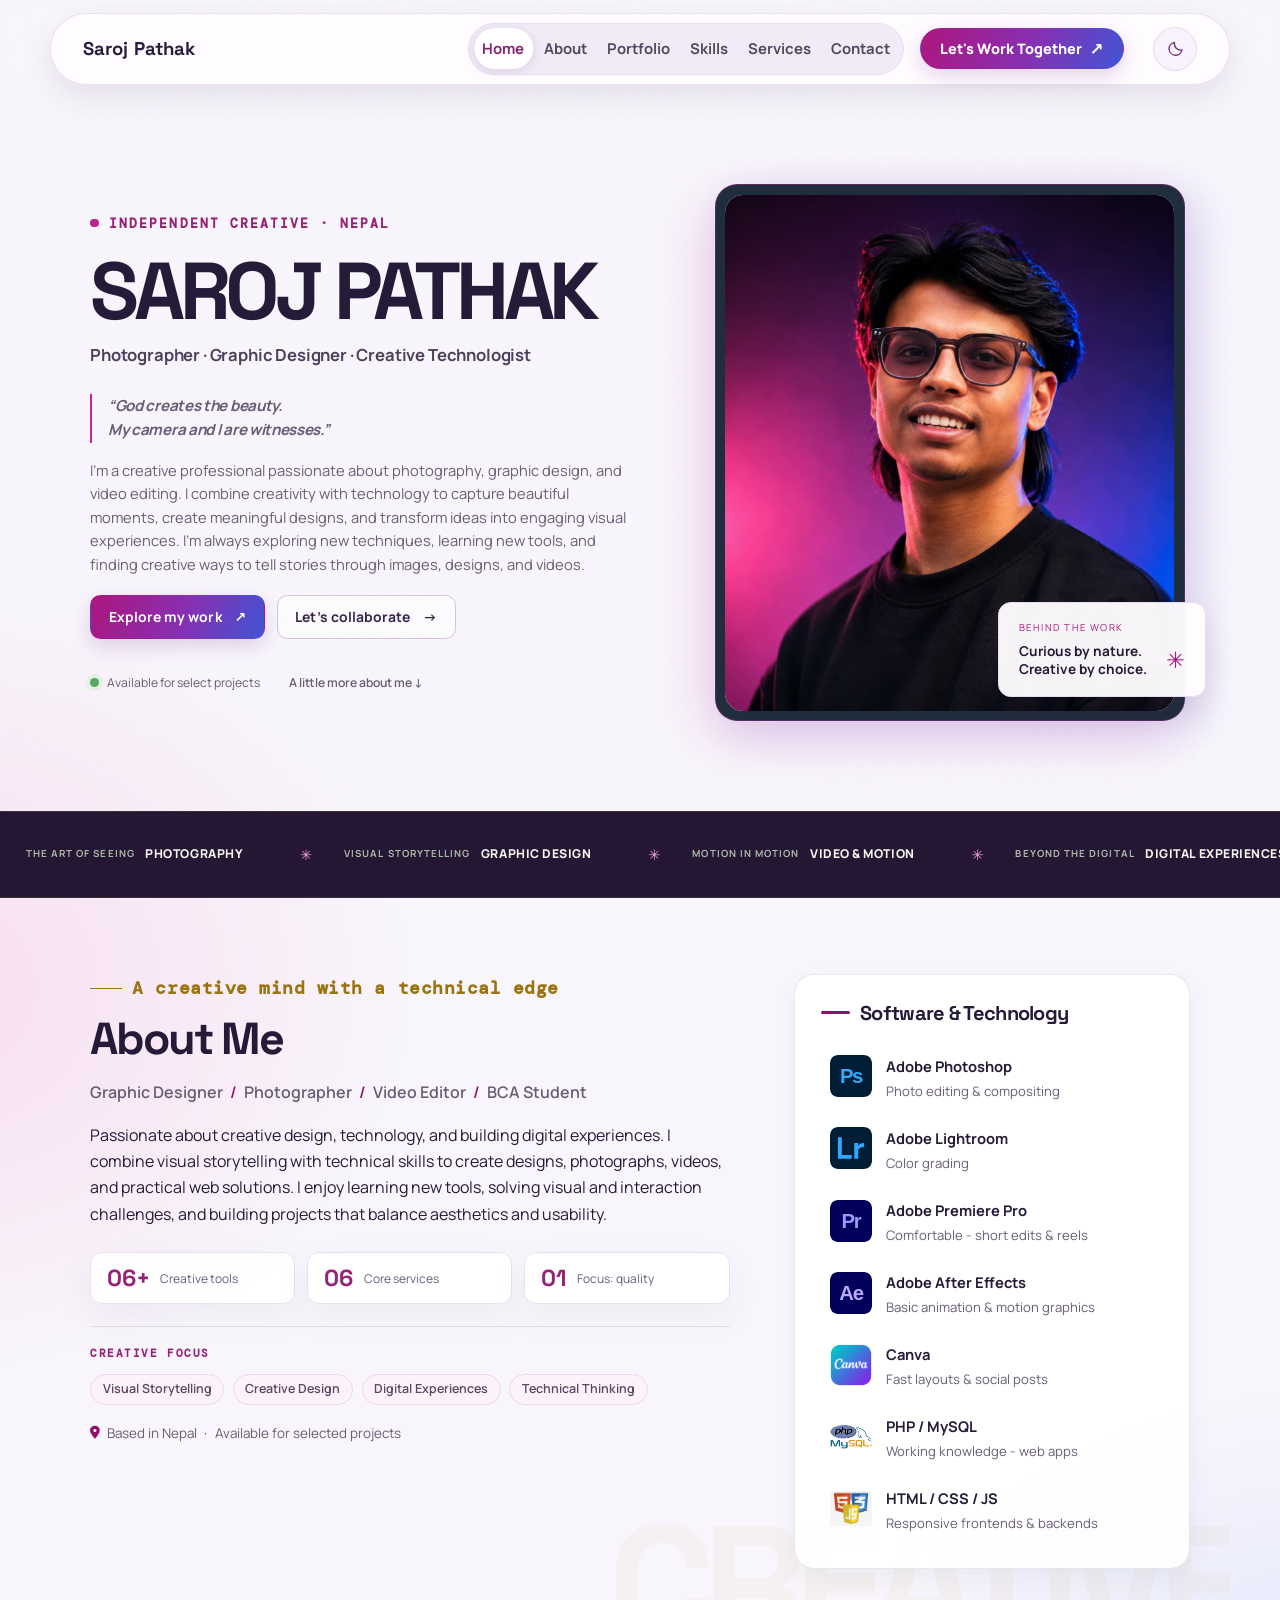
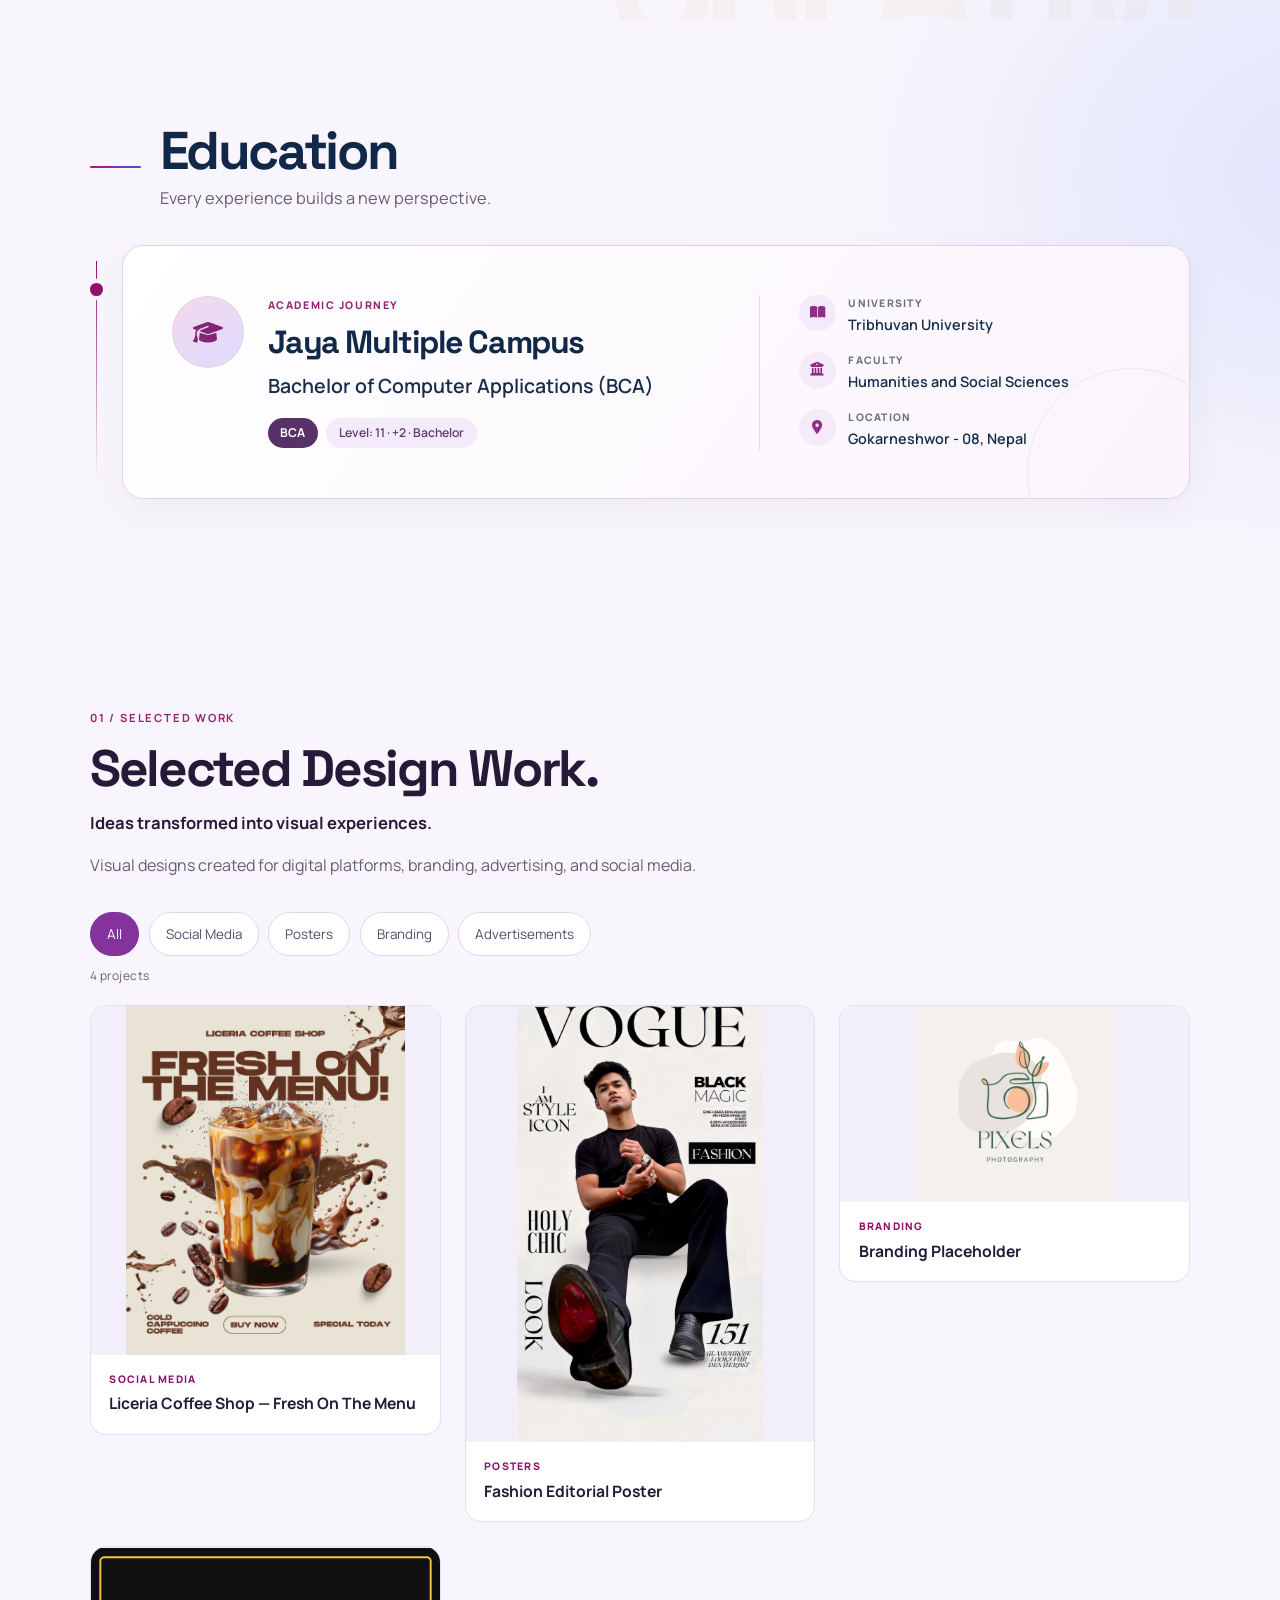
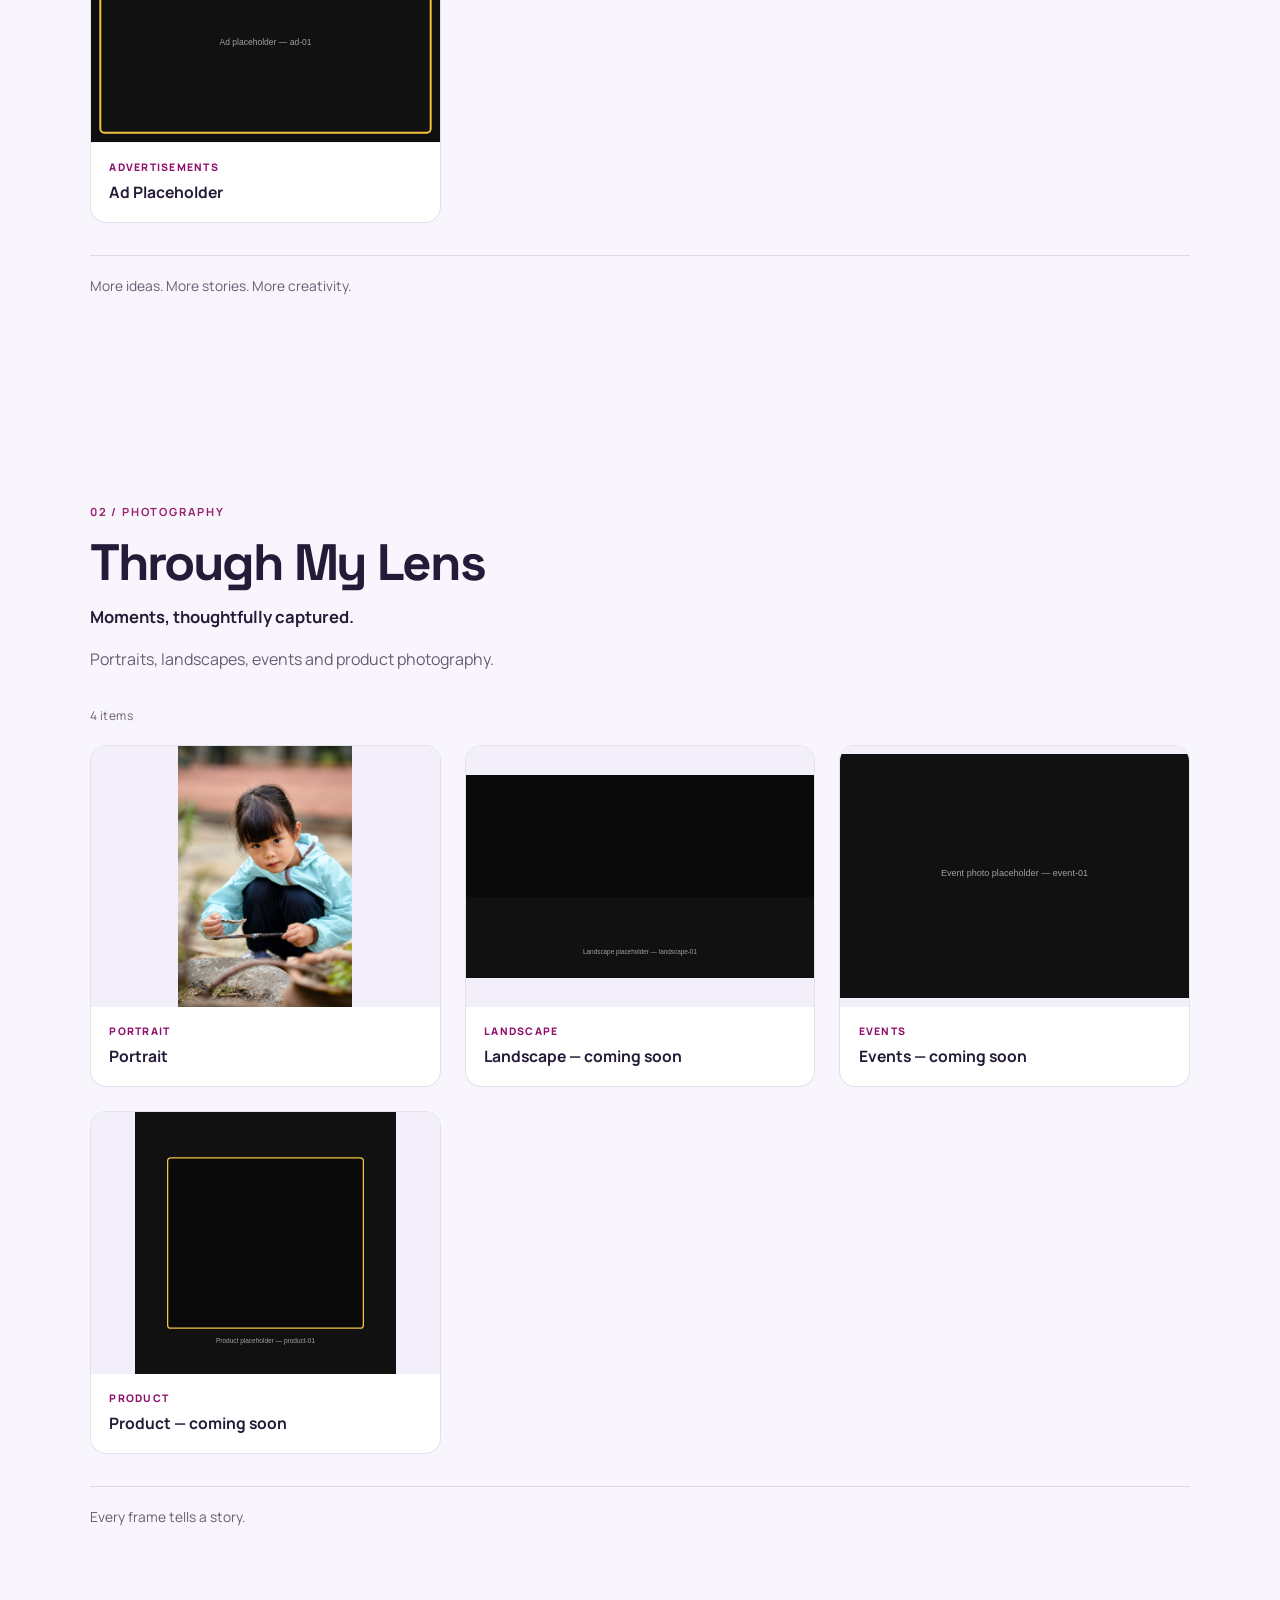
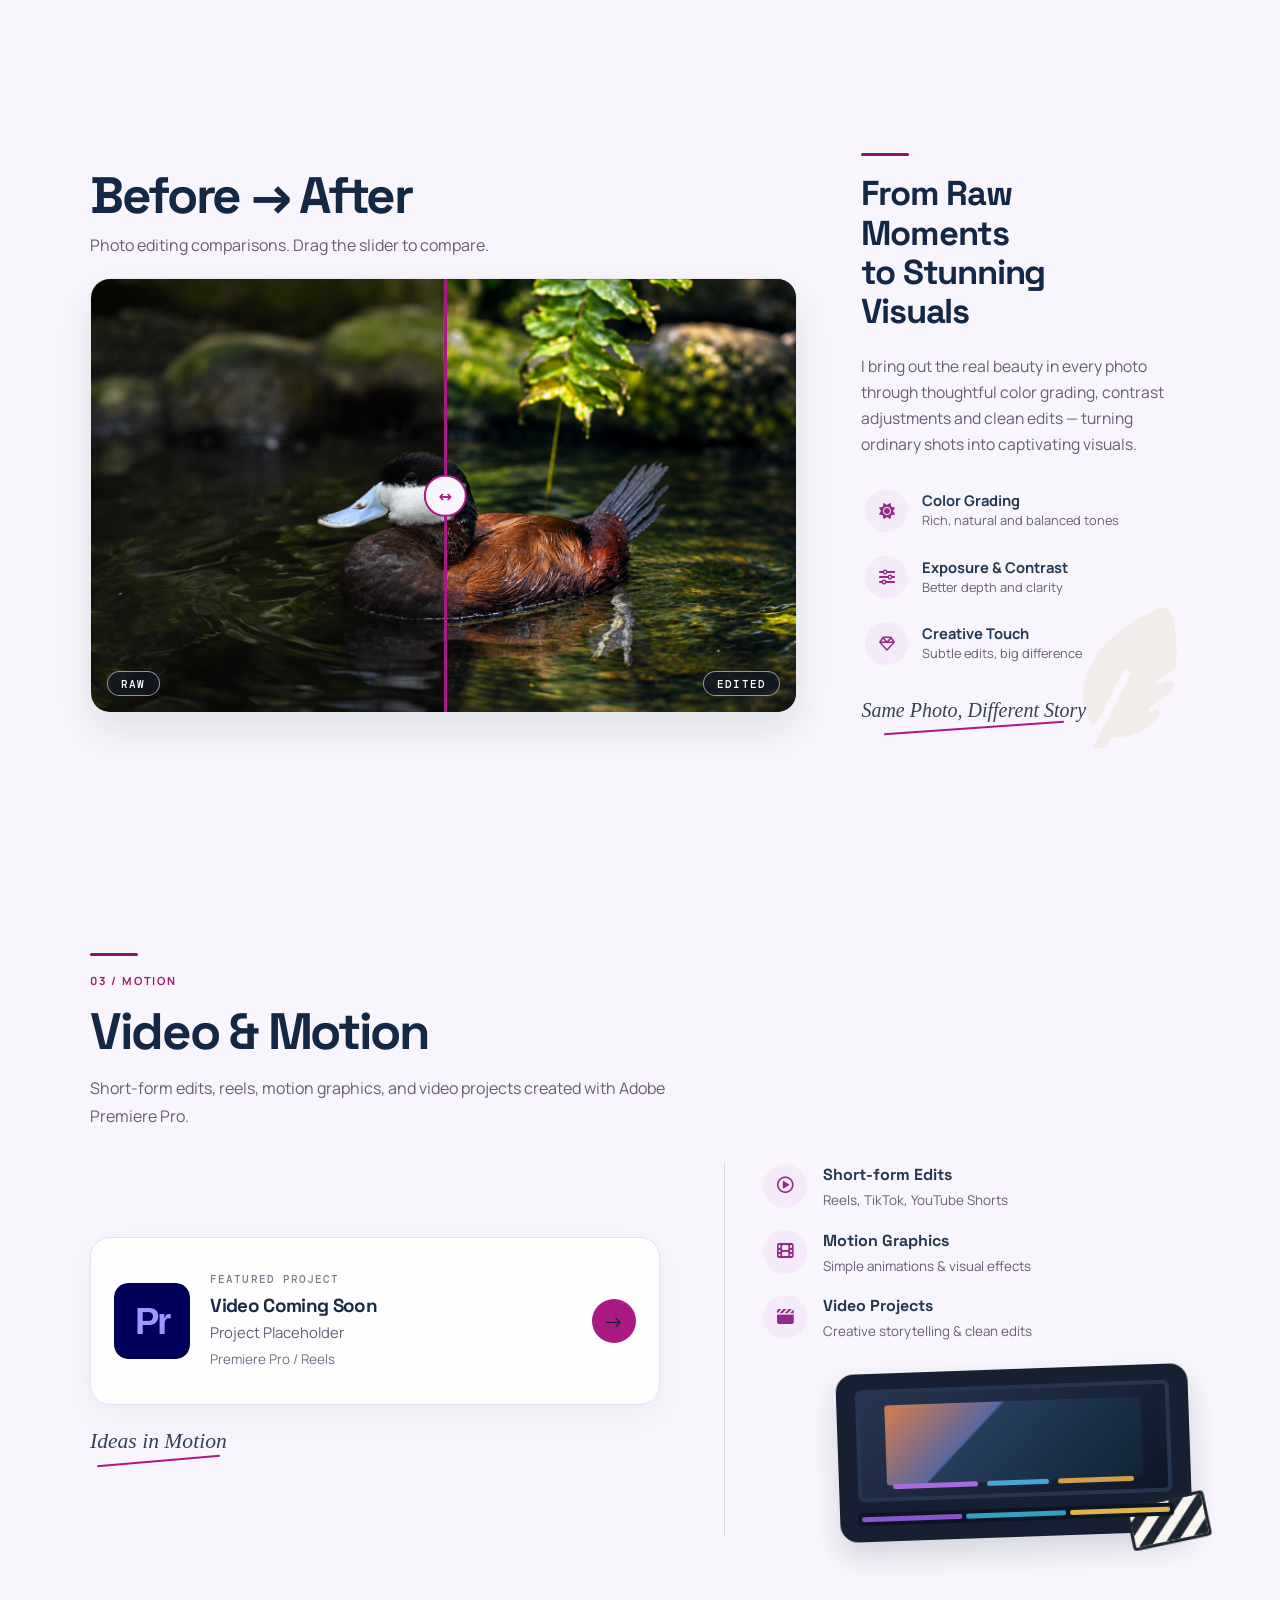
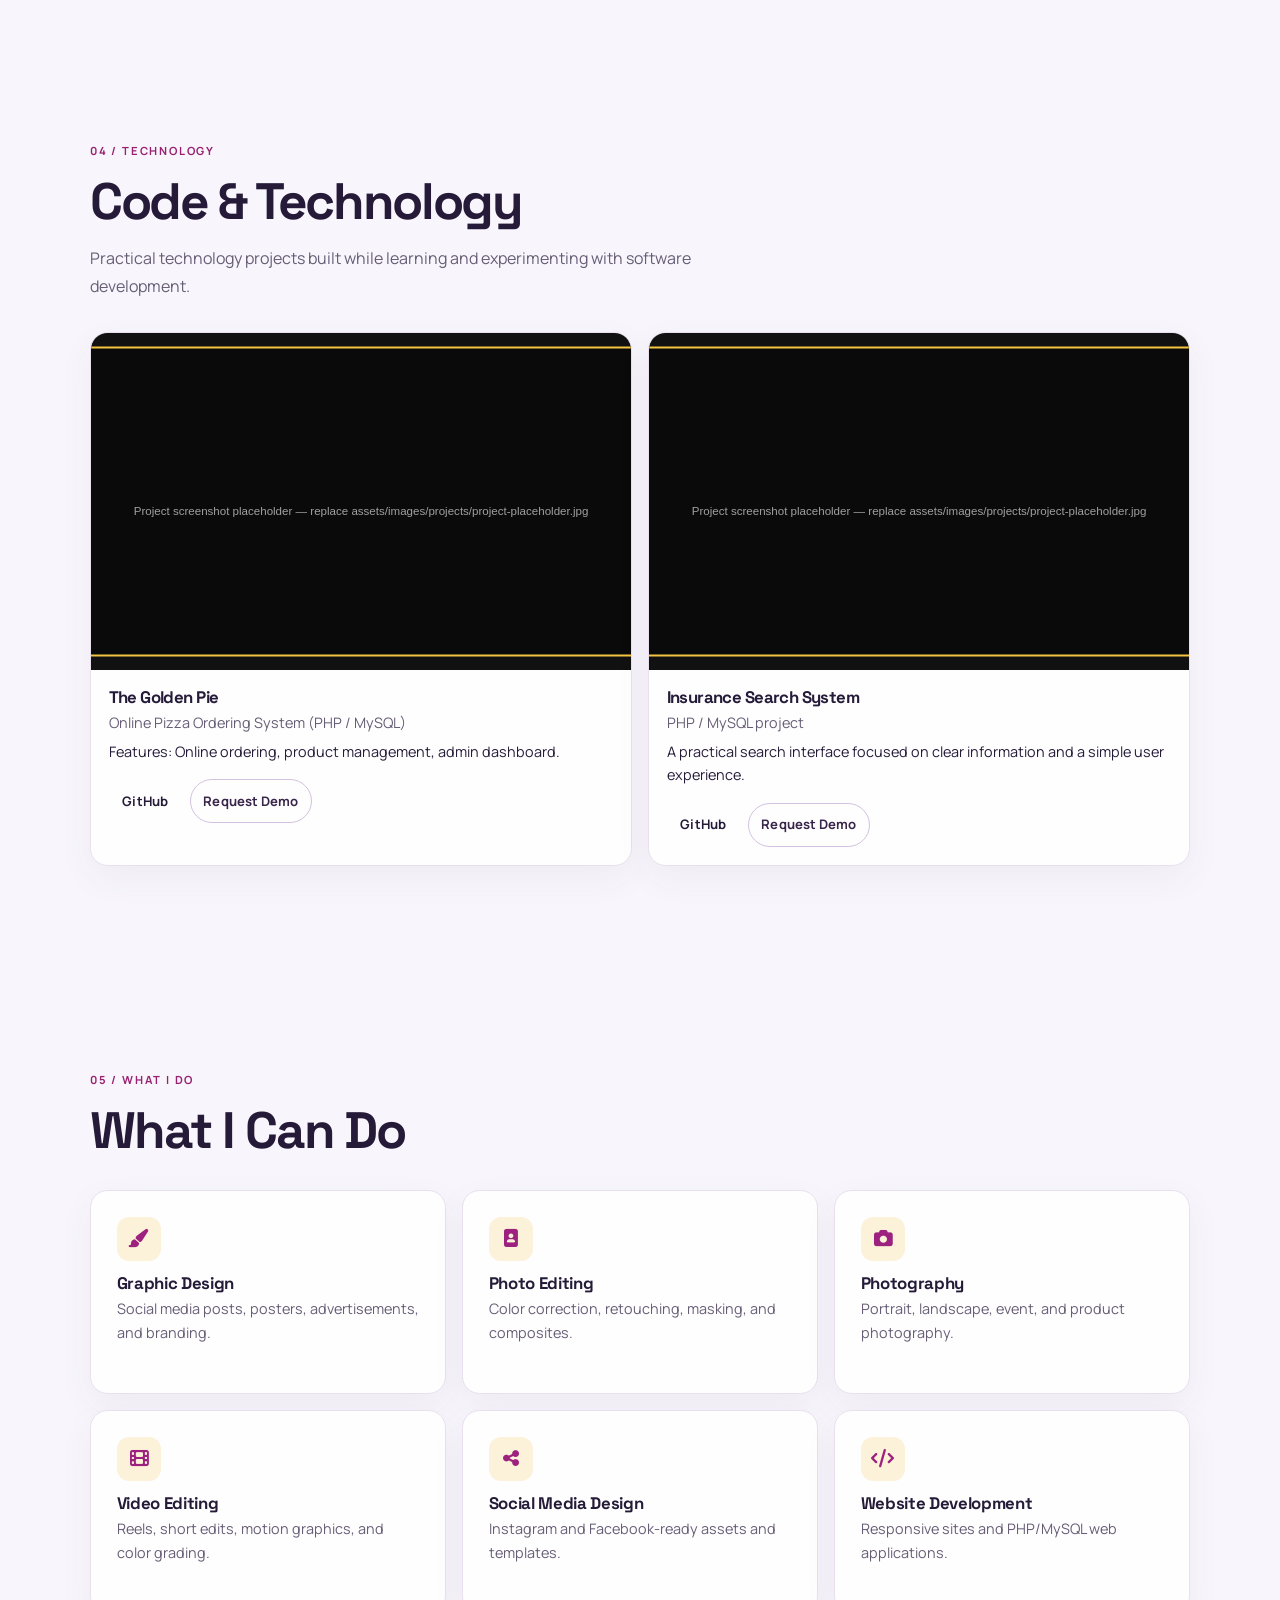
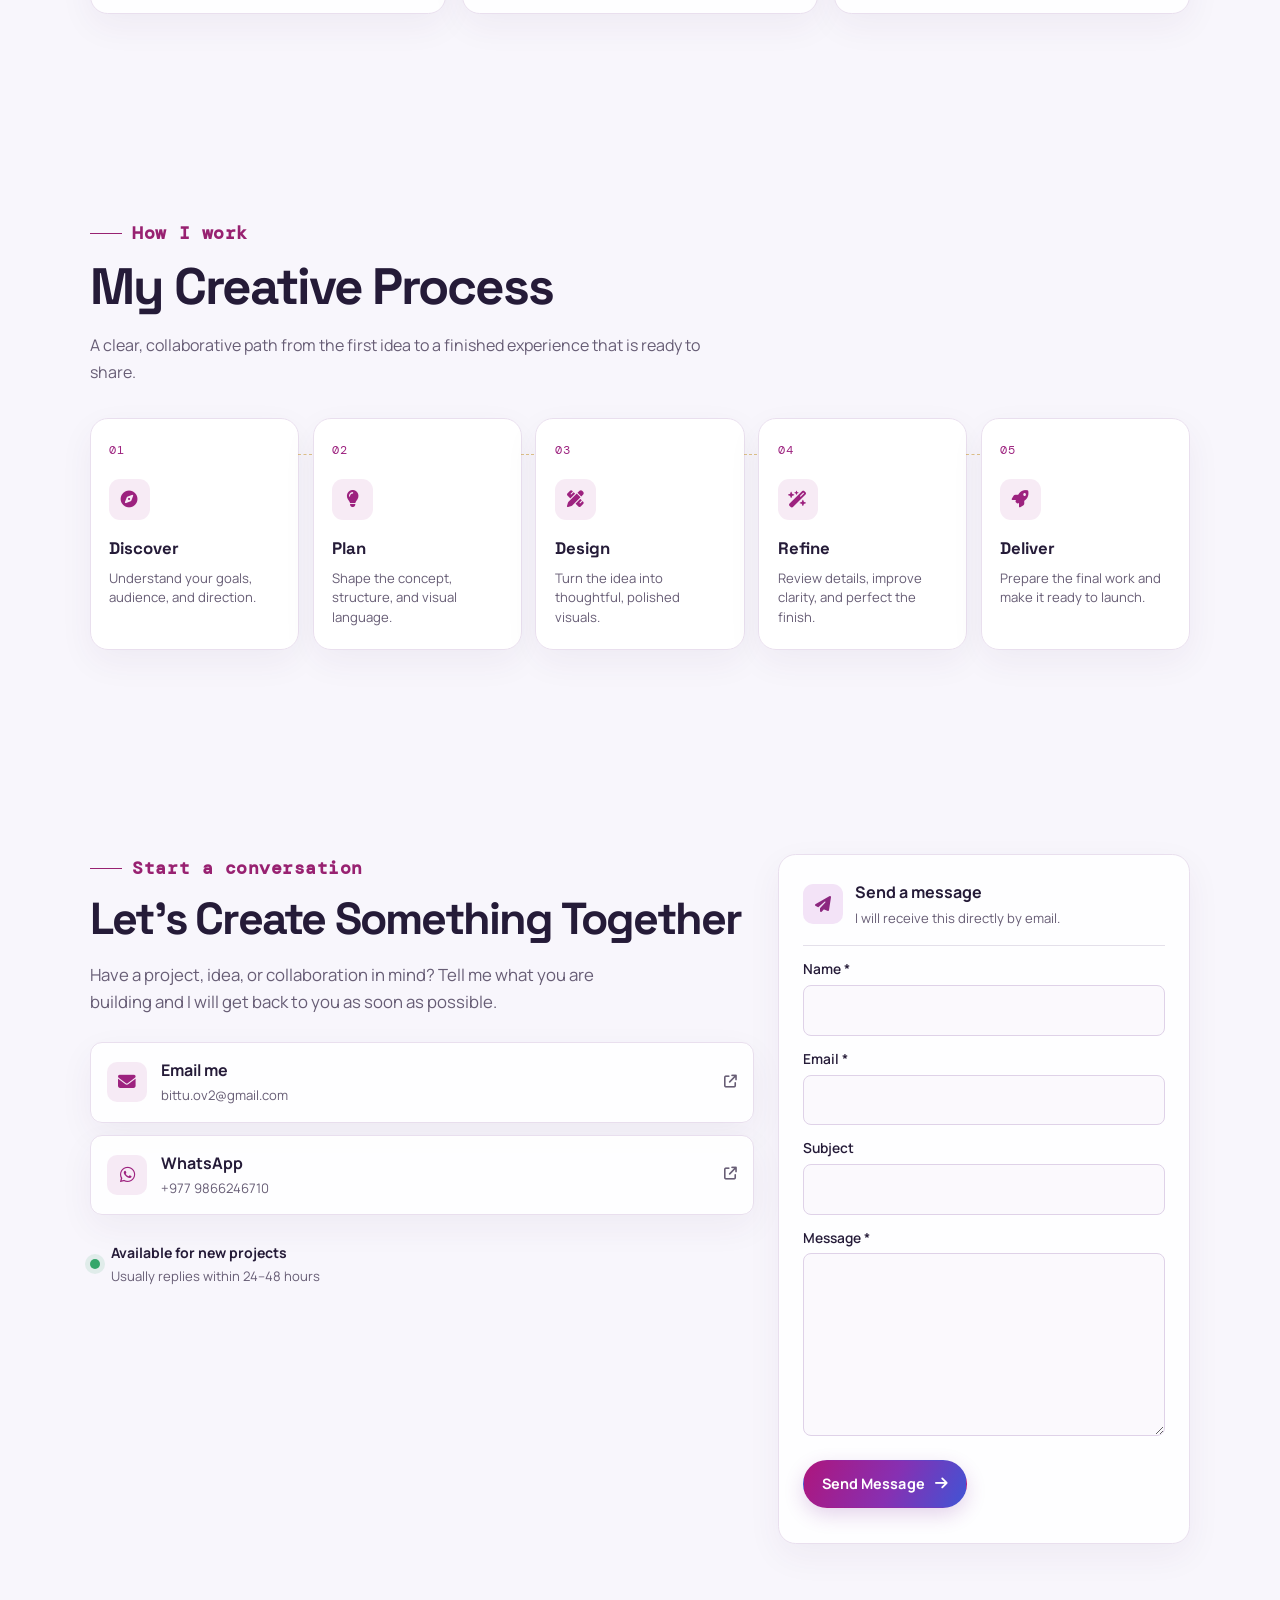
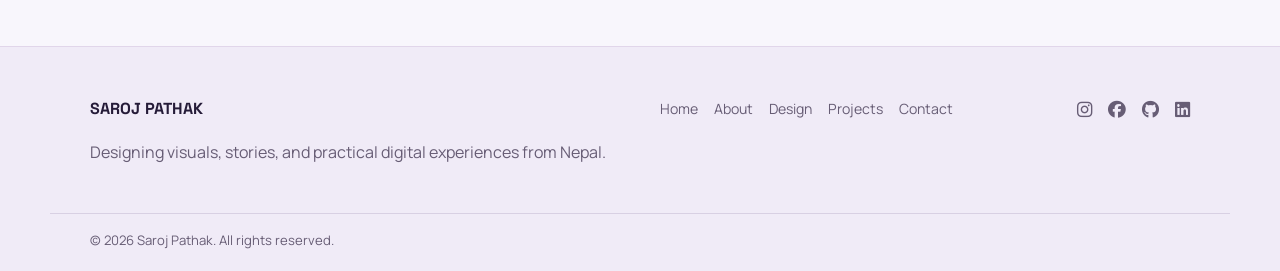
==== commit 84338777: "Refresh photography gallery" ====
--- a/index.html
+++ b/index.html
@@ -57,6 +57,7 @@
   <link rel="stylesheet" href="css/creative-marquee.css" />
   <link rel="stylesheet" href="css/education-timeline.css" />
   <link rel="stylesheet" href="css/design-gallery.css?v=2" />
+  <link rel="stylesheet" href="css/photo-gallery.css" />
 </head>
 <body>
   <header class="site-header">
@@ -312,9 +313,12 @@
       <div class="section-head">
         <p class="section-kicker">02 / PHOTOGRAPHY</p>
         <h2>Through My Lens</h2>
+        <p class="photo-subtitle">Moments, thoughtfully captured.</p>
         <p class="muted">Portraits, landscapes, events and product photography.</p>
       </div>
+      <p id="photo-count" class="photo-count" role="status" aria-live="polite"></p>
       <div id="photo-grid" class="masonry-grid"></div>
+      <p class="photo-footer">Every frame tells a story.</p>
     </section>
 
     <!-- BEFORE / AFTER -->
@@ -555,7 +559,7 @@
     <p class="lightbox-caption"></p>
   </div>
 
-  <script src="js/script.js?v=design-gallery-20261117" defer></script>
+  <script src="js/script.js?v=photo-gallery-20261117" defer></script>
   <script src="js/public-theme.js" defer></script>
 </body>
 </html>
--- a/css/photo-gallery.css
+++ b/css/photo-gallery.css
@@ -0,0 +1,27 @@
+/* Photography gallery shares the design gallery's calm, editorial language. */
+body #photography .photo-subtitle { margin: .8rem 0 .35rem; color: var(--text); font-size: clamp(1rem, 1.3vw, 1.15rem); font-weight: 700; }
+body #photography .photo-count { margin: 0 0 1.2rem; color: var(--muted); font-size: .75rem; letter-spacing: .04em; }
+body .masonry-grid#photo-grid { display: grid; grid-template-columns: repeat(3, minmax(0, 1fr)); gap: clamp(1rem, 2vw, 1.5rem); align-items: start; }
+body #photo-grid .photo-card { min-width: 0; animation: photo-arrive .5s both; animation-delay: calc(var(--photo-index, 0) * 45ms); }
+body #photo-grid .photo-tile { display: block; width: 100%; padding: 0; overflow: hidden; border: 1px solid var(--line); border-radius: 1rem; background: var(--surface); color: var(--text); text-align: left; cursor: pointer; transition: transform .25s ease, border-color .25s ease, box-shadow .25s ease; }
+body #photo-grid .photo-tile:hover, body #photo-grid .photo-tile:focus-visible { transform: translateY(-4px); border-color: var(--accent-hover); box-shadow: 0 14px 32px rgba(35,45,26,.15); }
+body #photo-grid .photo-frame { position: relative; display: block; width: 100%; aspect-ratio: 4 / 3; overflow: hidden; background: var(--surface-2); }
+body #photo-grid .photo-frame img { display: block; width: 100%; height: 100%; aspect-ratio: auto; border-radius: 0; object-fit: contain; transition: transform .4s ease; }
+body #photo-grid .photo-tile:hover img, body #photo-grid .photo-tile:focus-visible img { transform: scale(1.025); filter: none; }
+body #photo-grid .photo-overlay { position: absolute; inset: 0; display: flex; align-items: flex-end; justify-content: space-between; gap: 1rem; padding: 1.1rem; color: #fff; background: linear-gradient(transparent 40%, rgba(8,15,9,.8)); opacity: 0; pointer-events: none; transition: opacity .25s ease; }
+body #photo-grid .photo-tile:hover .photo-overlay, body #photo-grid .photo-tile:focus-visible .photo-overlay { opacity: 1; }
+body #photo-grid .photo-overlay-label { font-size: .72rem; font-weight: 800; letter-spacing: .1em; text-transform: uppercase; }
+body #photo-grid .photo-arrow { display: grid; place-items: center; width: 2.2rem; height: 2.2rem; flex: 0 0 2.2rem; border: 1px solid #d5f67b; border-radius: 50%; color: #d5f67b; transform: translate(-4px, 4px); transition: transform .25s ease; }
+body #photo-grid .photo-tile:hover .photo-arrow, body #photo-grid .photo-tile:focus-visible .photo-arrow { transform: translate(0, 0); }
+body #photo-grid .photo-card-info { display: grid; gap: .35rem; padding: 1rem 1.15rem 1.2rem; }
+body #photo-grid .photo-card-category { color: var(--accent-hover); font-size: .65rem; font-weight: 800; letter-spacing: .12em; text-transform: uppercase; }
+body #photo-grid .photo-card-title { font-size: .98rem; line-height: 1.35; overflow-wrap: anywhere; }
+body #photography .photo-footer { margin: 2rem 0 0; padding-top: 1.2rem; border-top: 1px solid var(--line); color: var(--muted); font-size: .86rem; }
+@keyframes photo-arrive { from { opacity: 0; transform: translateY(10px); } to { opacity: 1; transform: translateY(0); } }
+@media (max-width: 1100px) { body .masonry-grid#photo-grid { grid-template-columns: repeat(2, minmax(0, 1fr)); } }
+@media (max-width: 520px) { body .masonry-grid#photo-grid { grid-template-columns: 1fr; gap: 1rem; } }
+@media (prefers-reduced-motion: reduce) {
+  body #photo-grid .photo-card { animation: none; }
+  body #photo-grid .photo-tile, body #photo-grid .photo-frame img, body #photo-grid .photo-overlay, body #photo-grid .photo-arrow { transition: none; }
+  body #photo-grid .photo-tile:hover { transform: none; }
+}
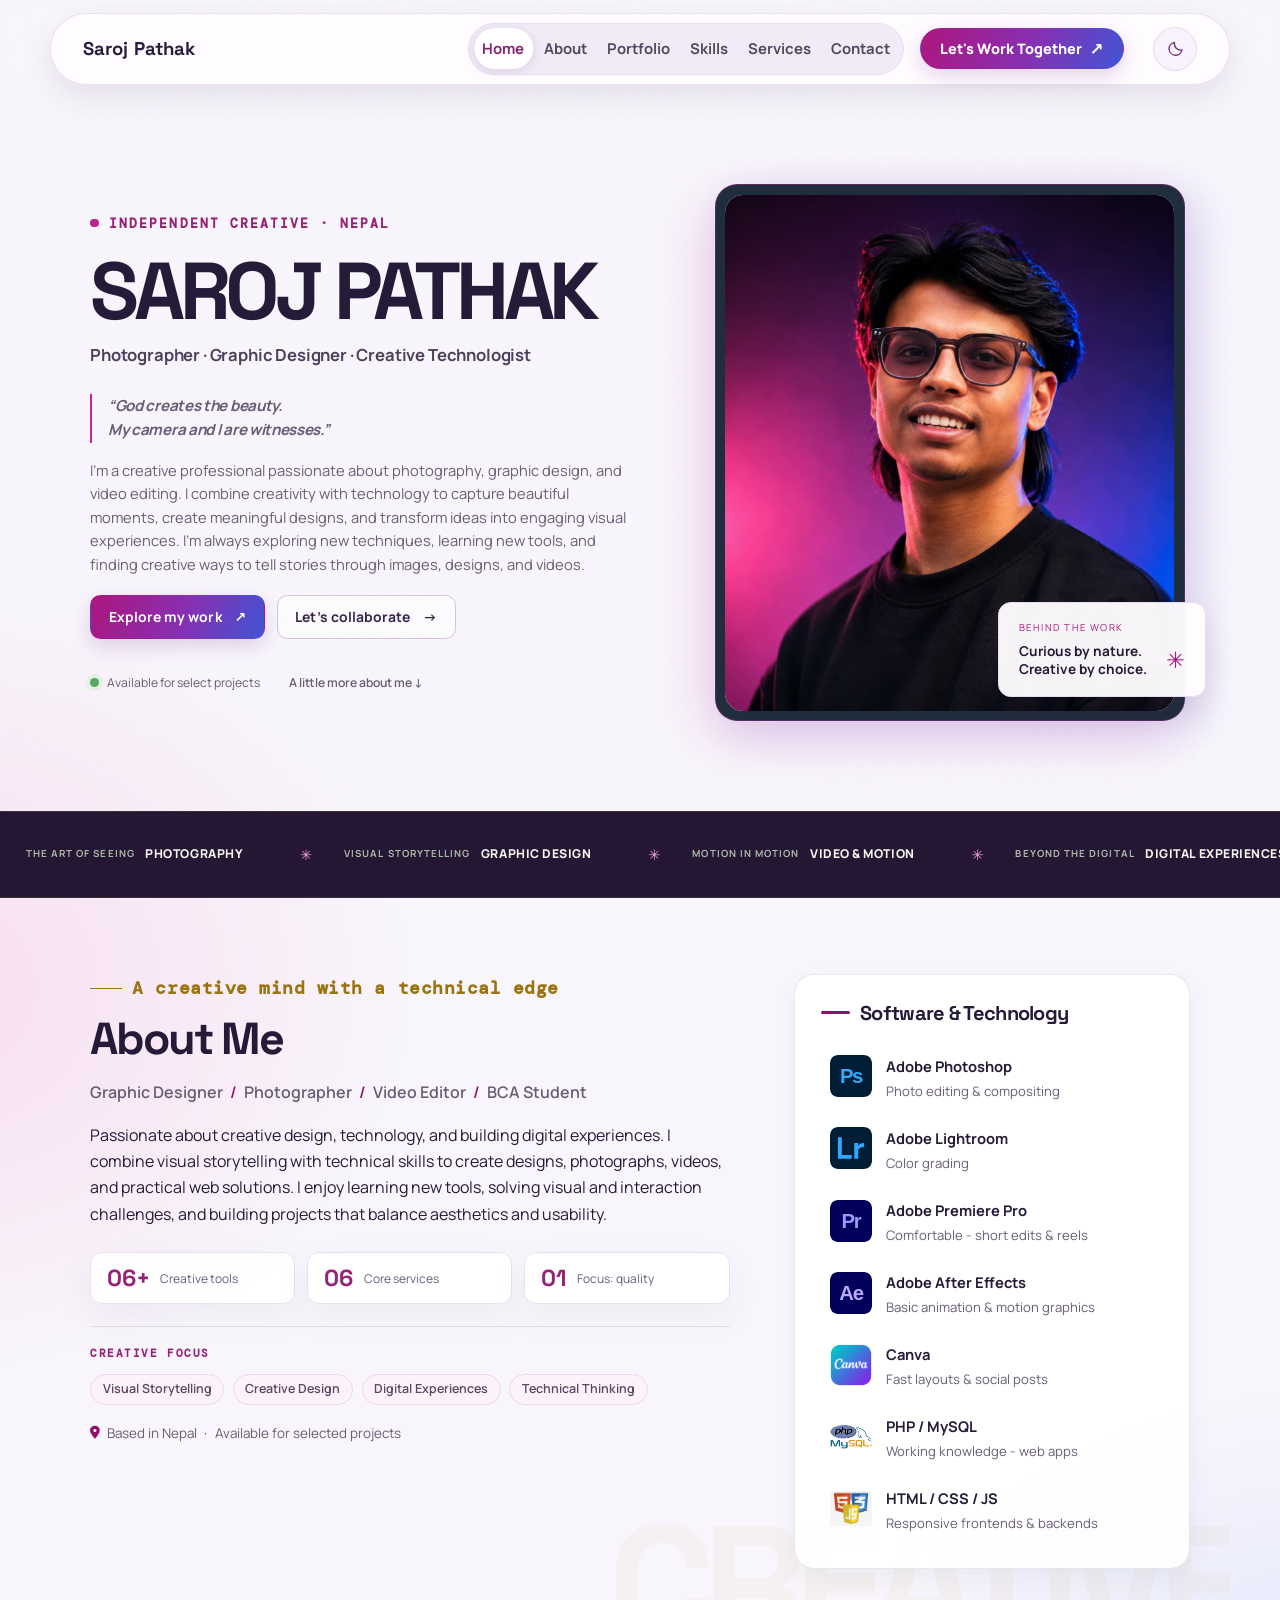
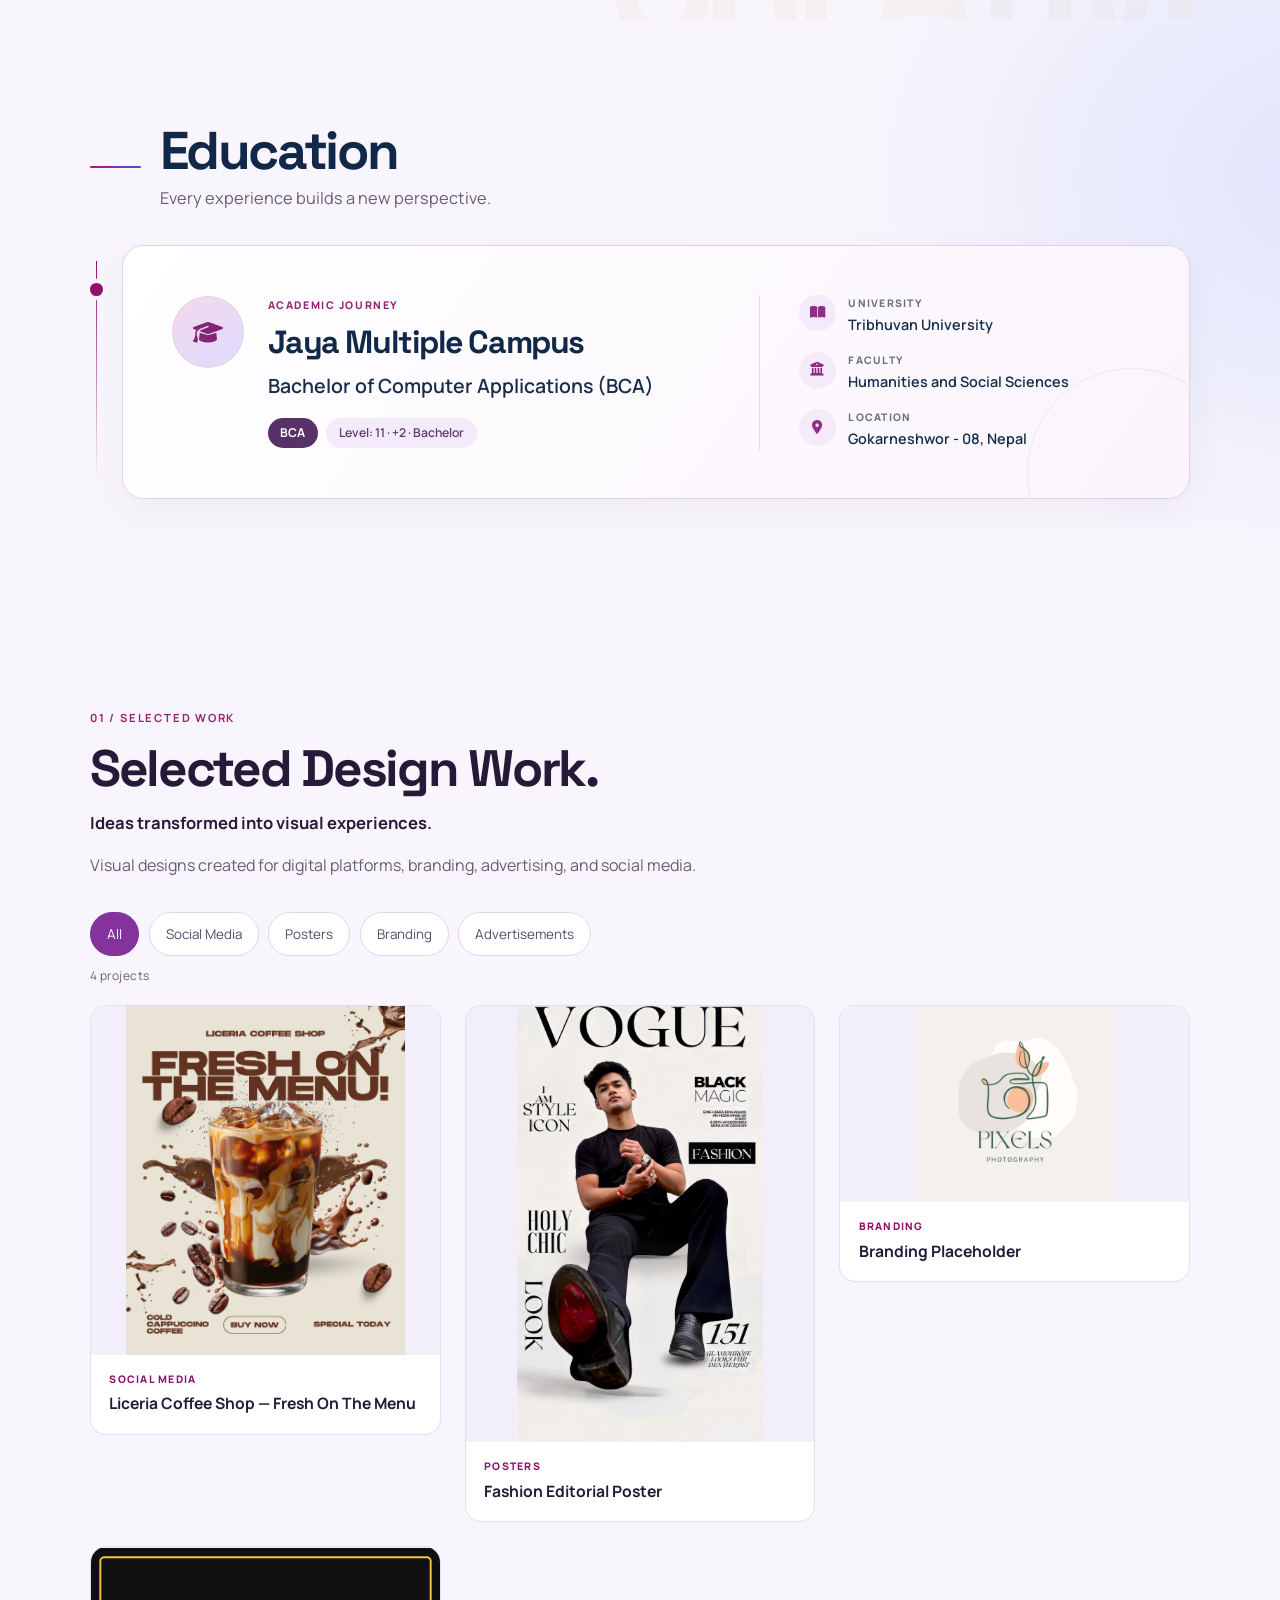
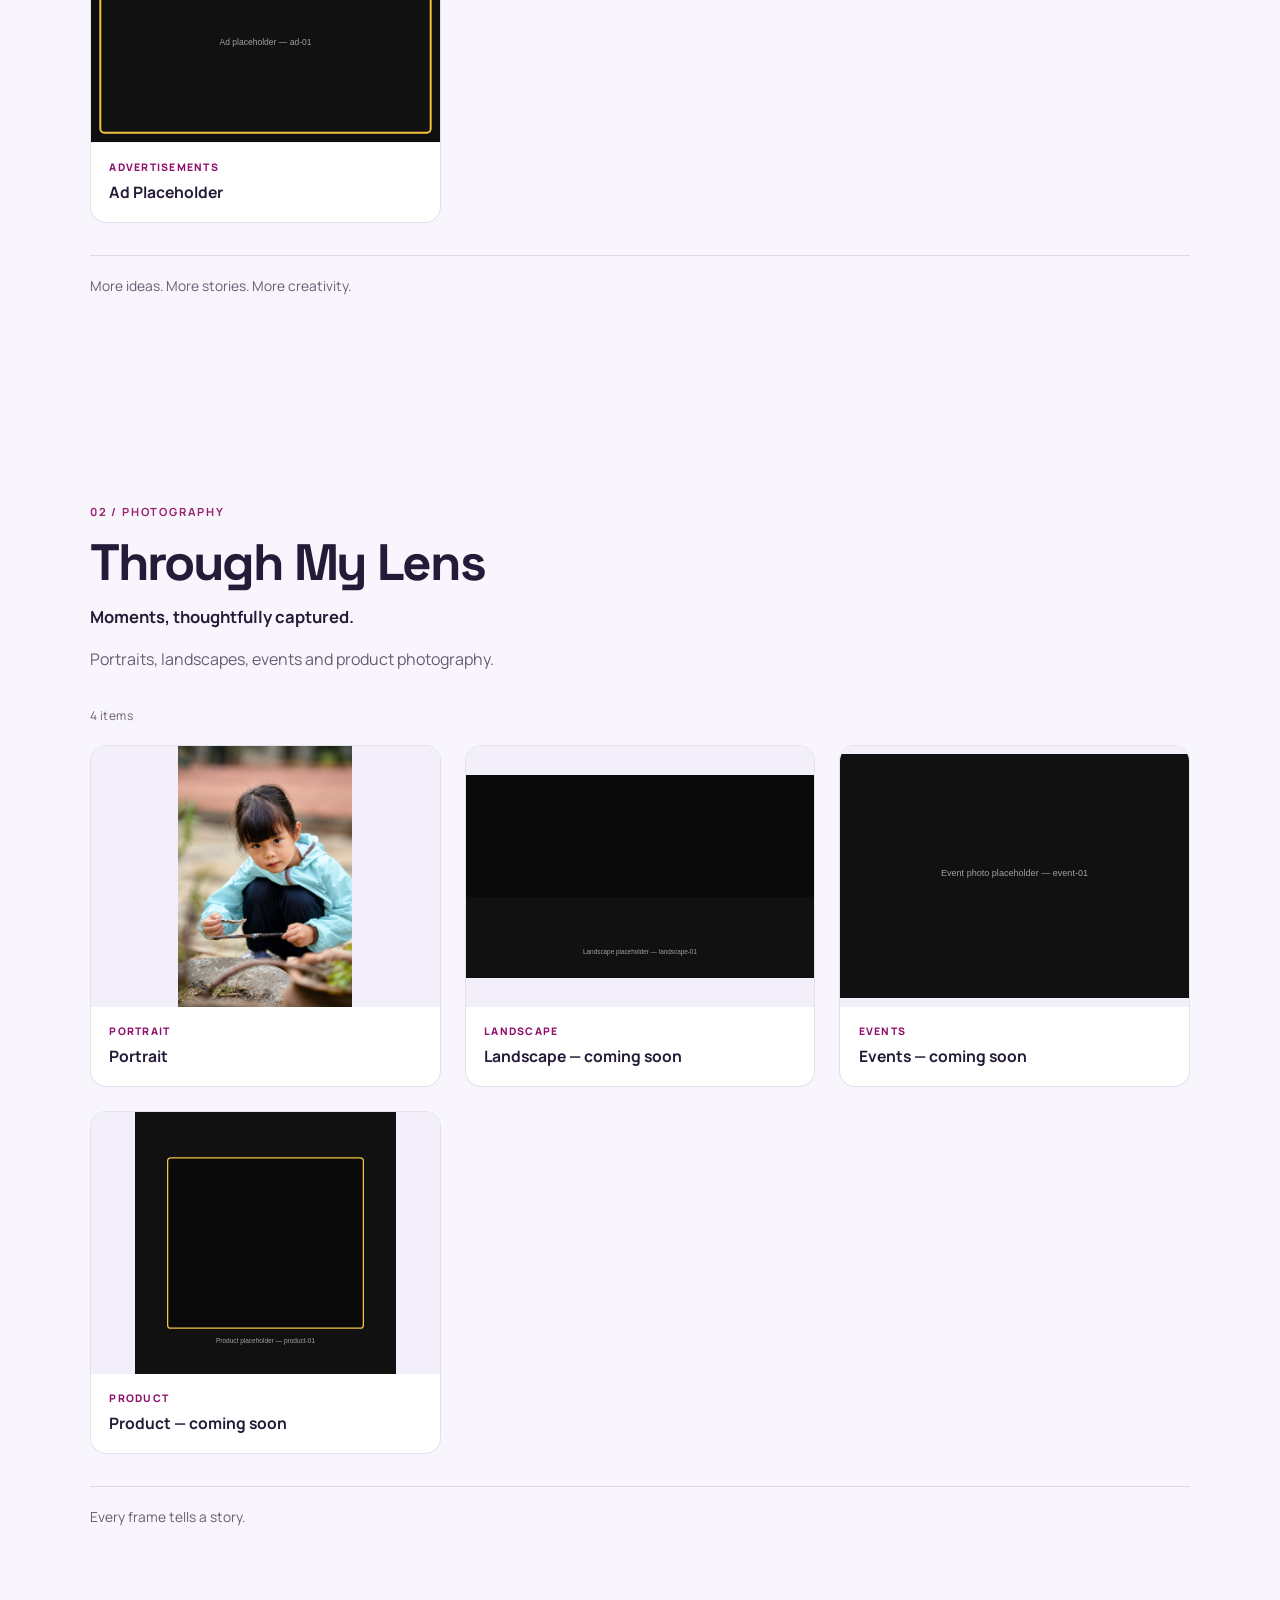
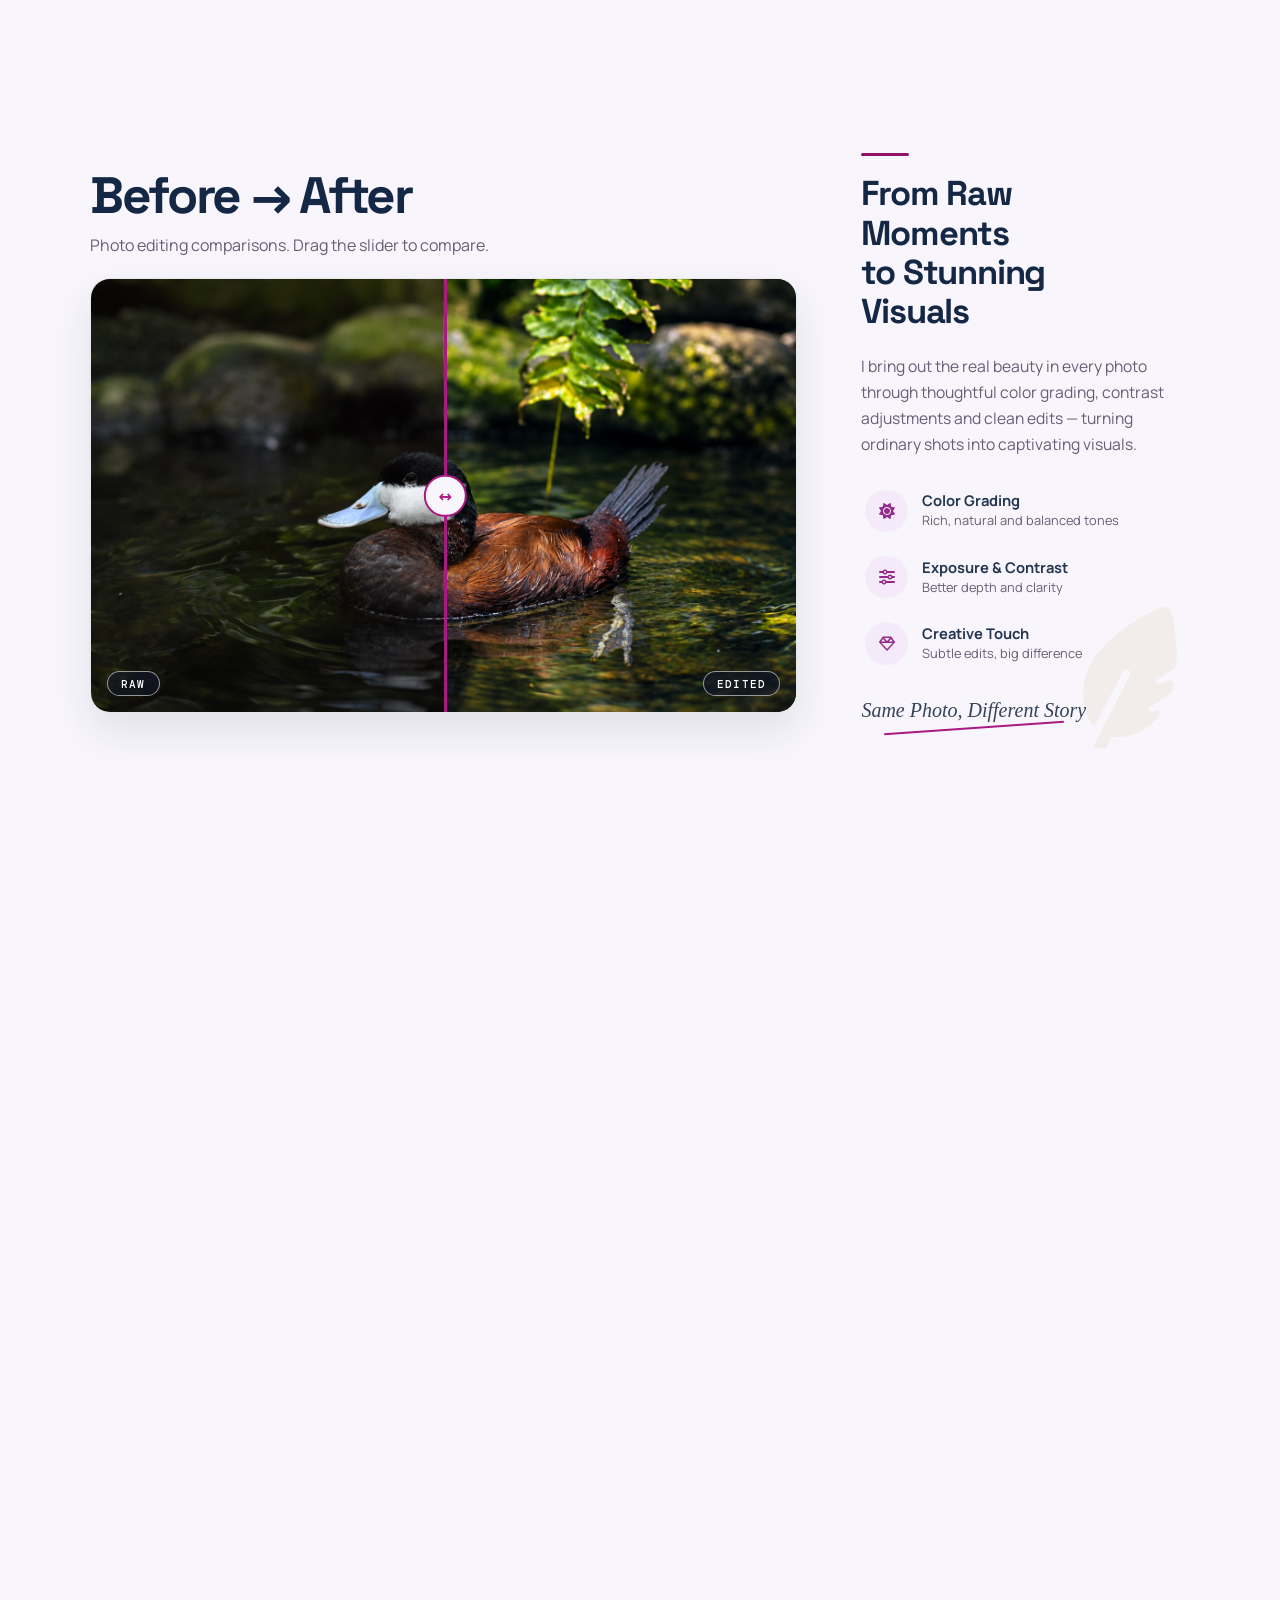
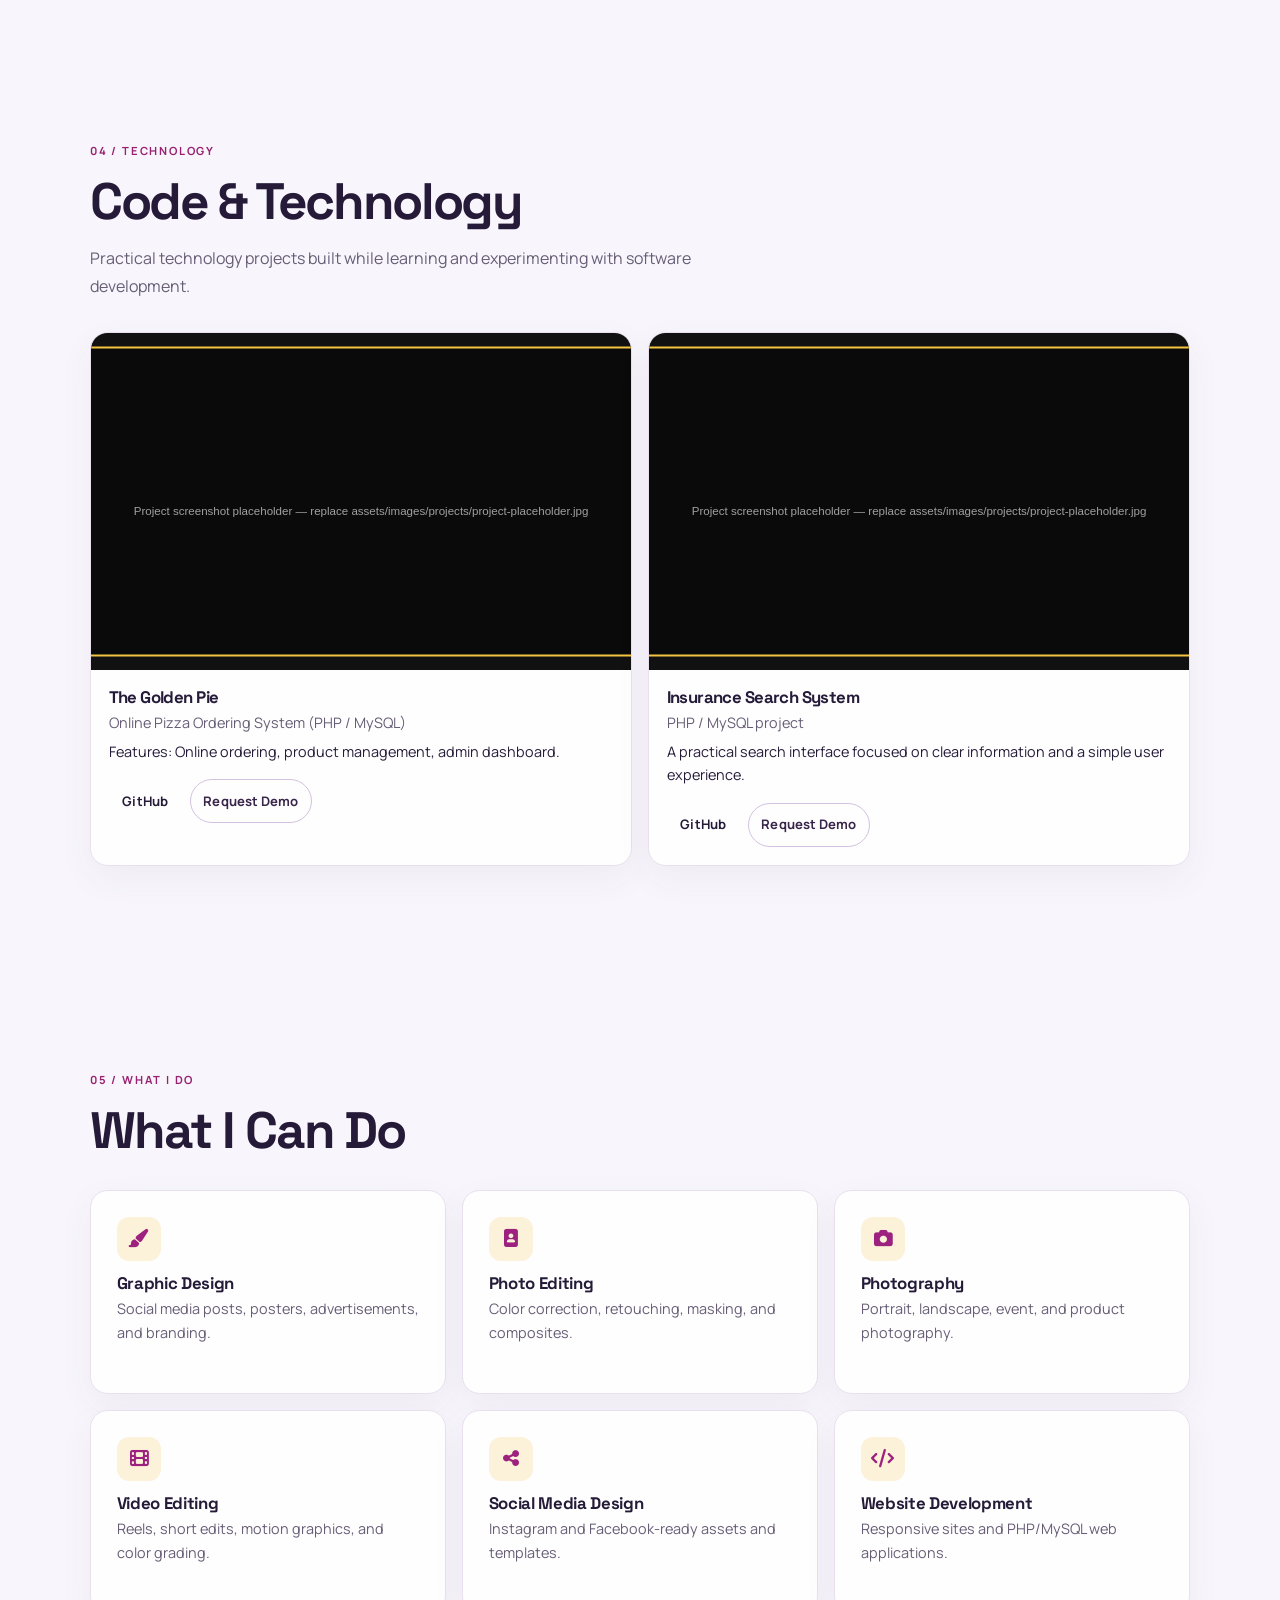
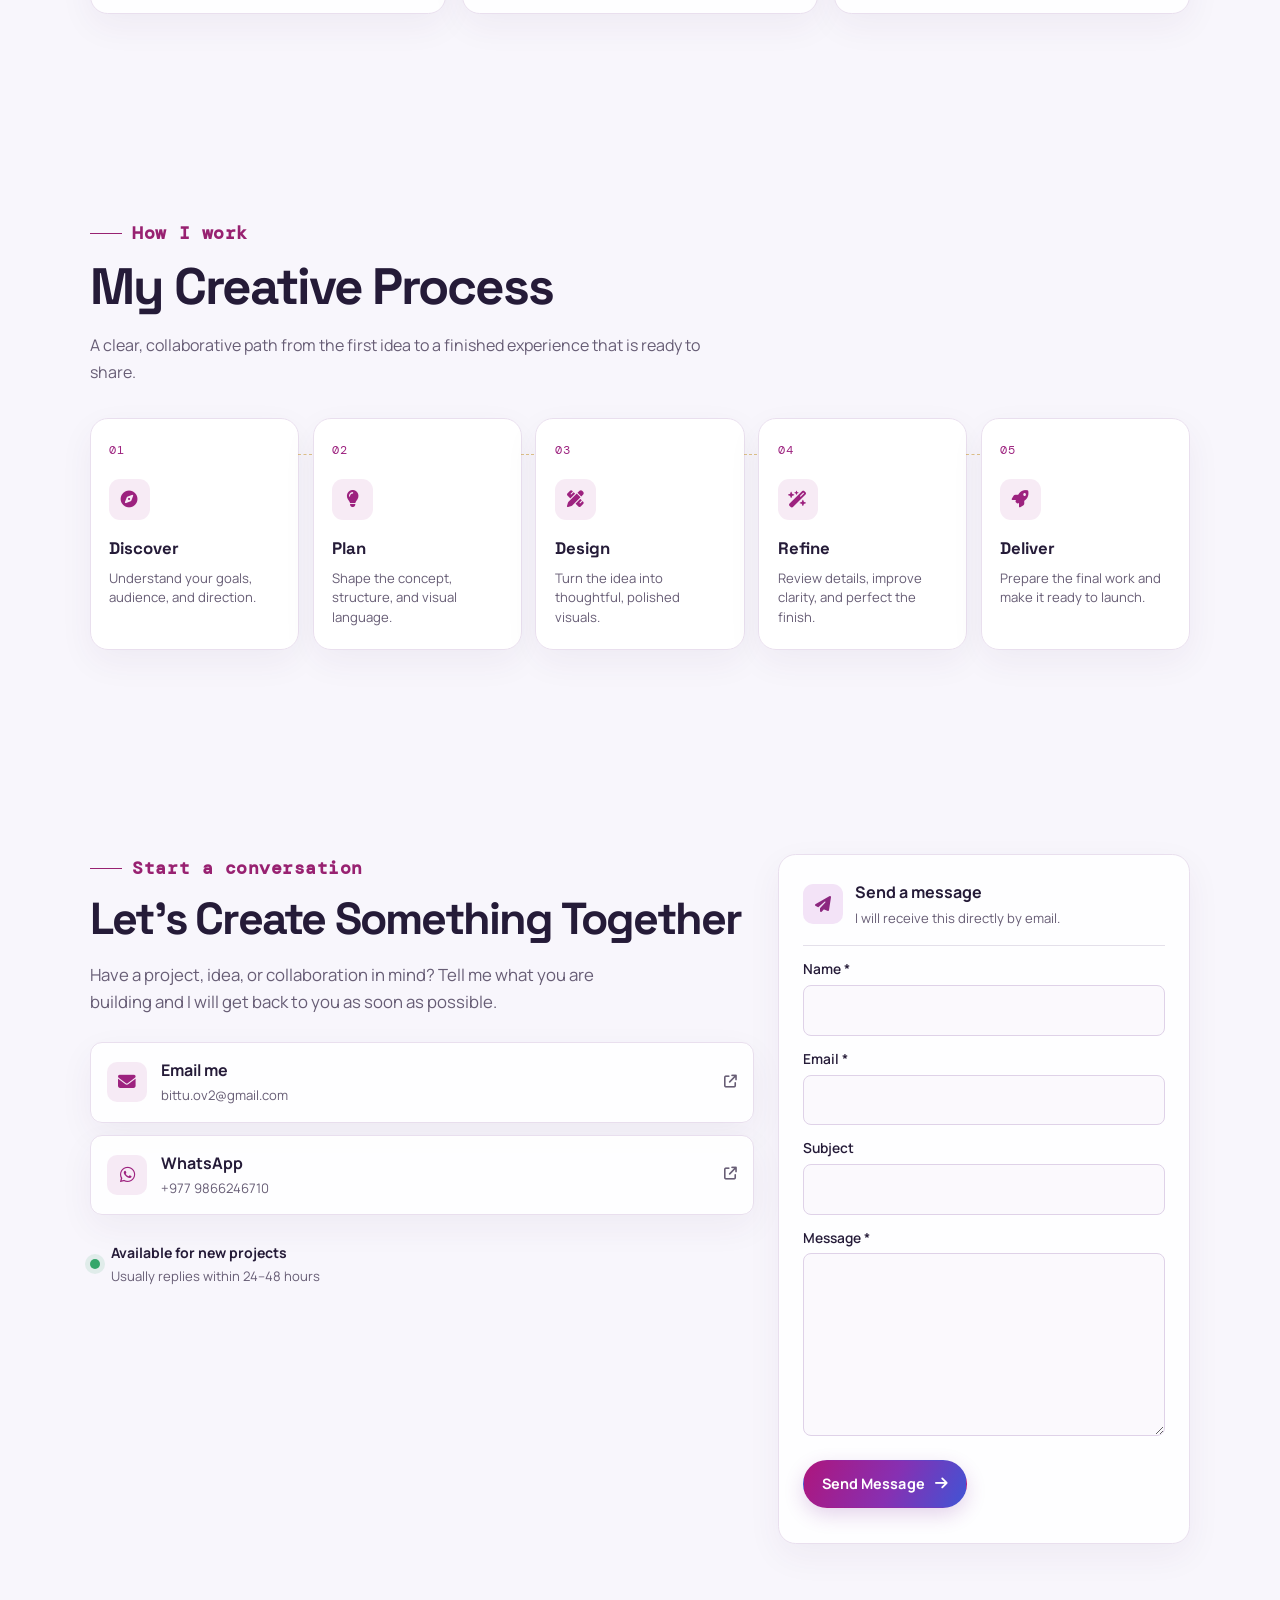
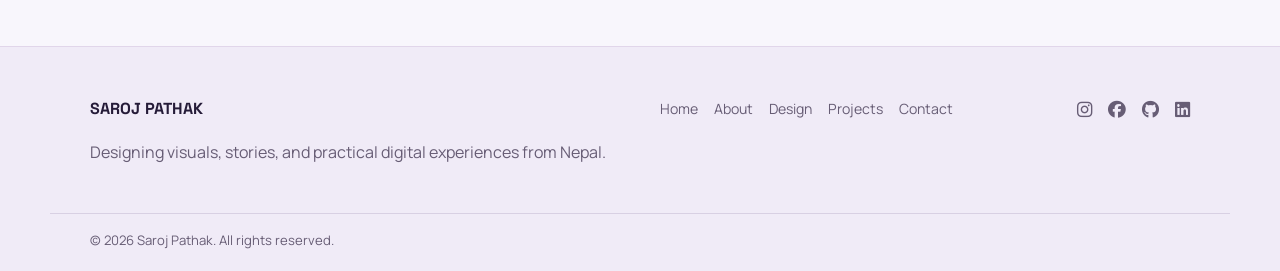
==== commit dd6562a3: "Add GitHub-backed portfolio studio" ====
--- a/index.html
+++ b/index.html
@@ -559,7 +559,7 @@
     <p class="lightbox-caption"></p>
   </div>
 
-  <script src="js/script.js?v=photo-gallery-20261117" defer></script>
+  <script src="js/script.js?v=studio-content-20261117" defer></script>
   <script src="js/public-theme.js" defer></script>
 </body>
 </html>
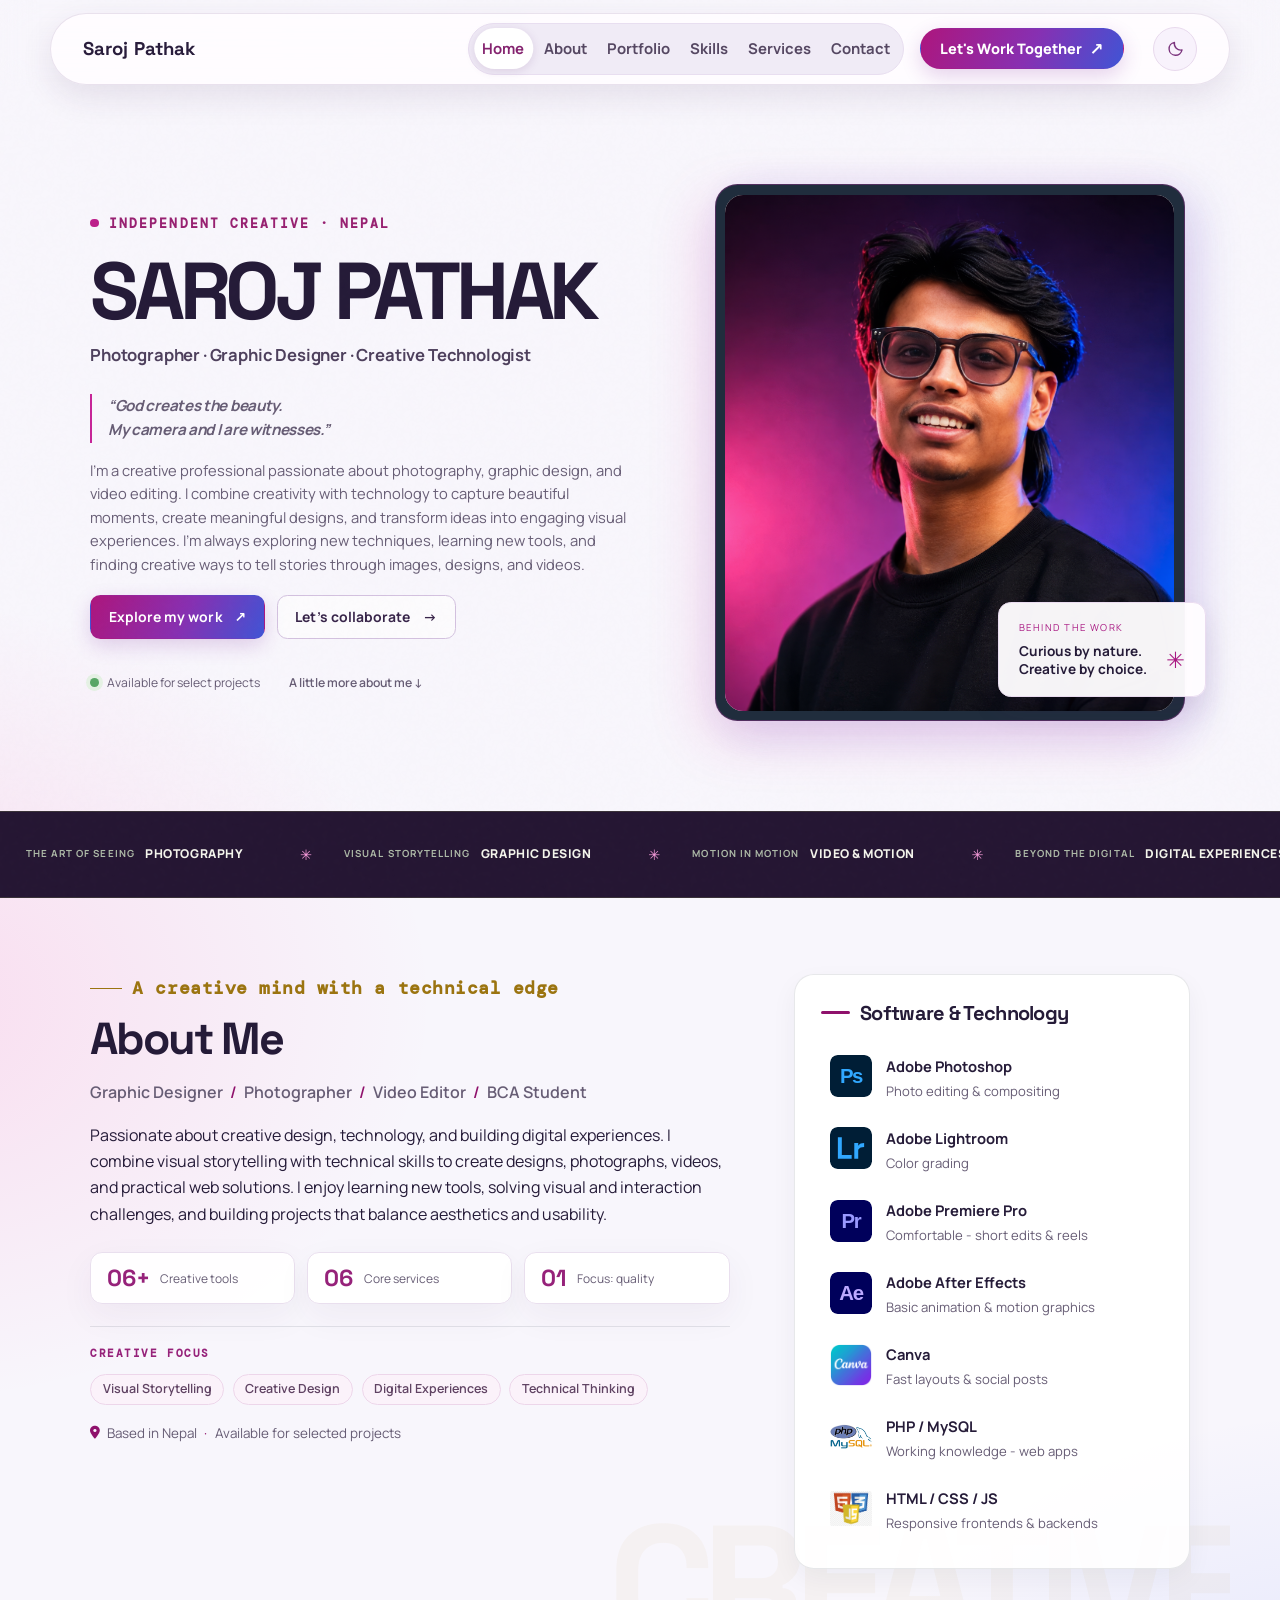
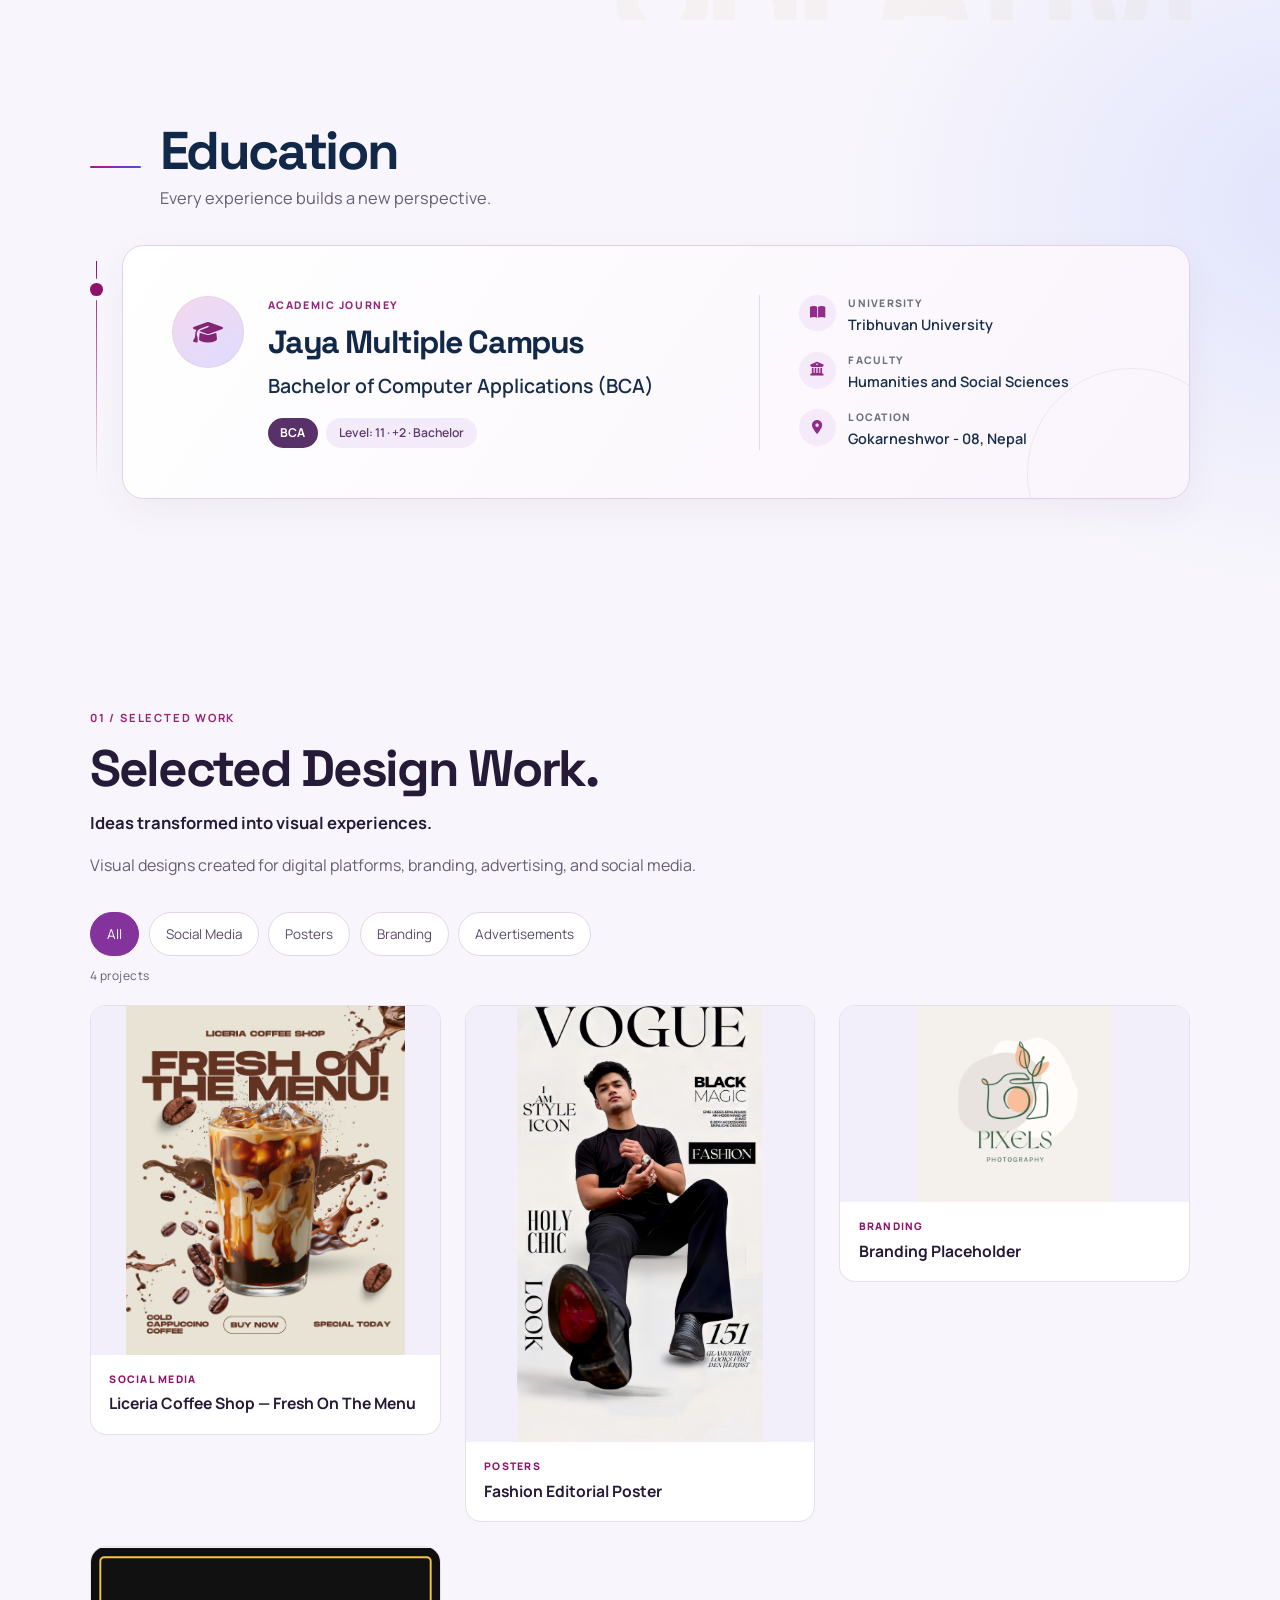
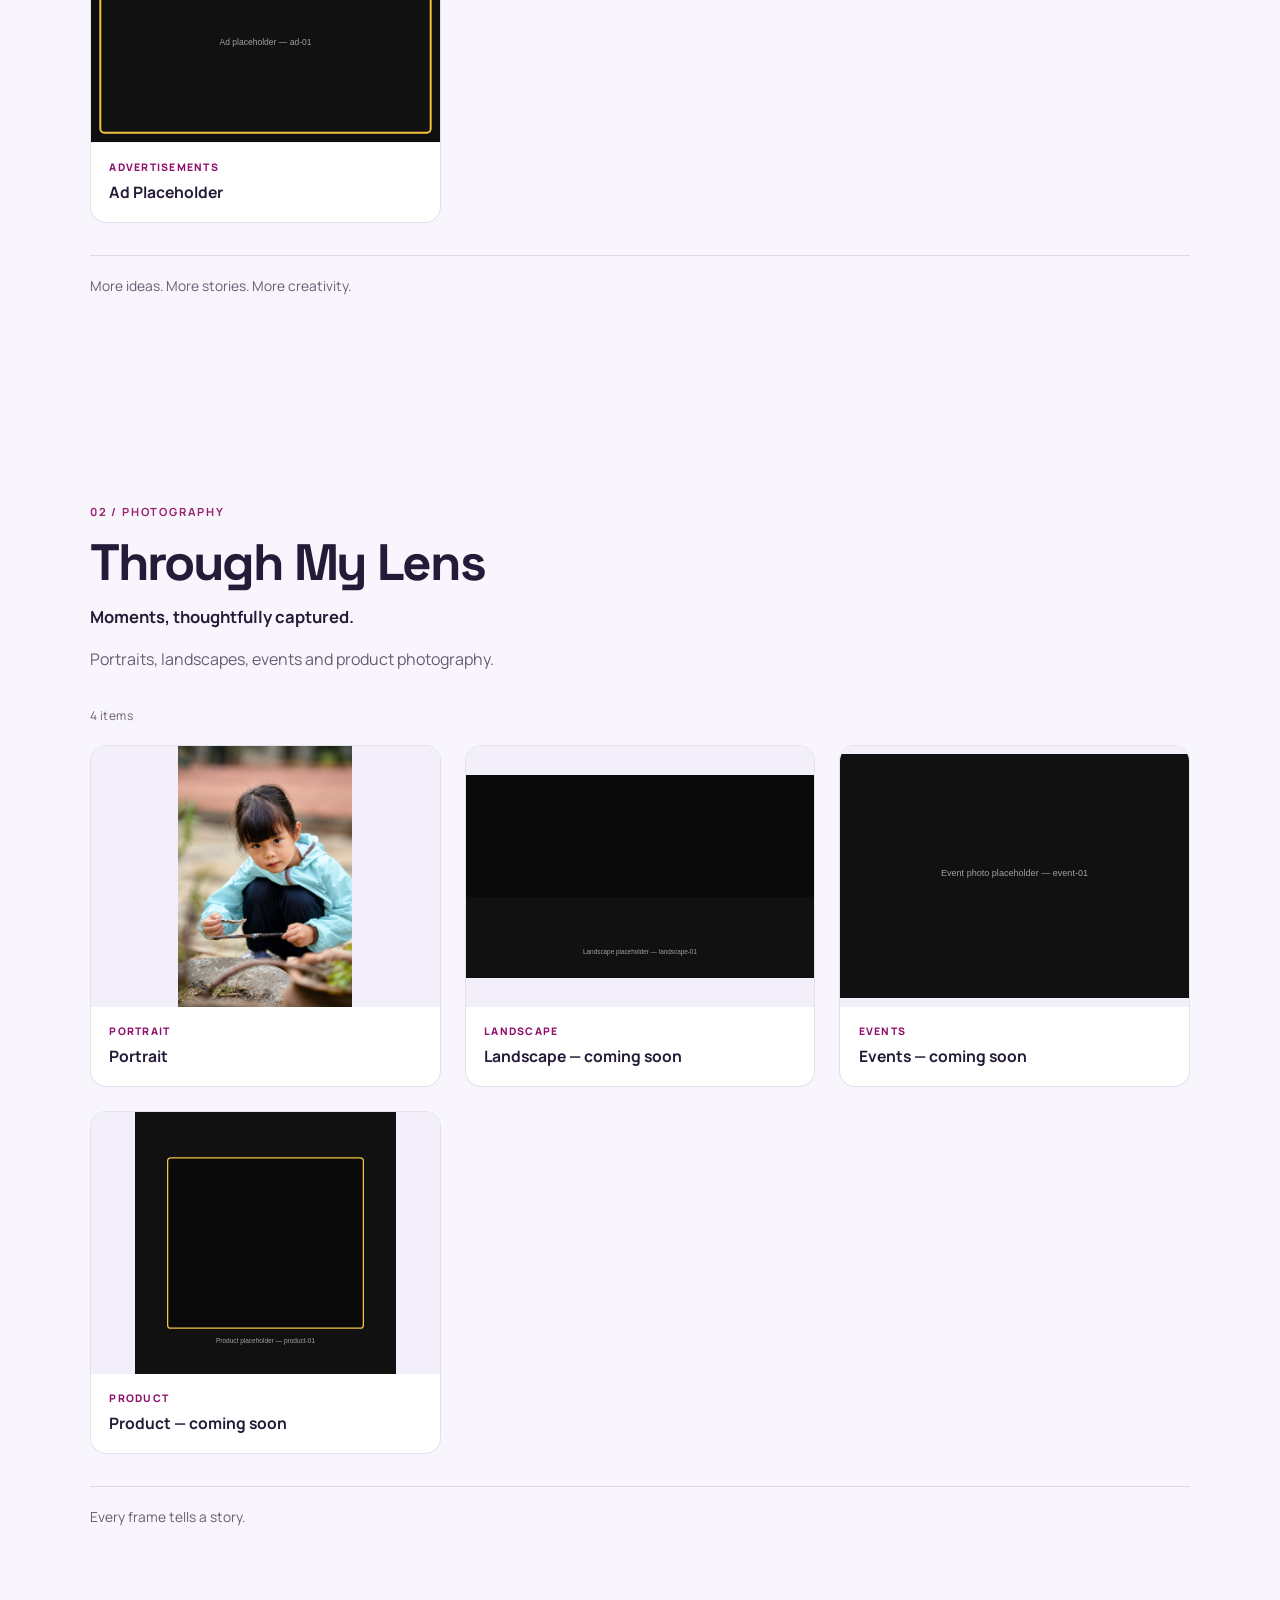
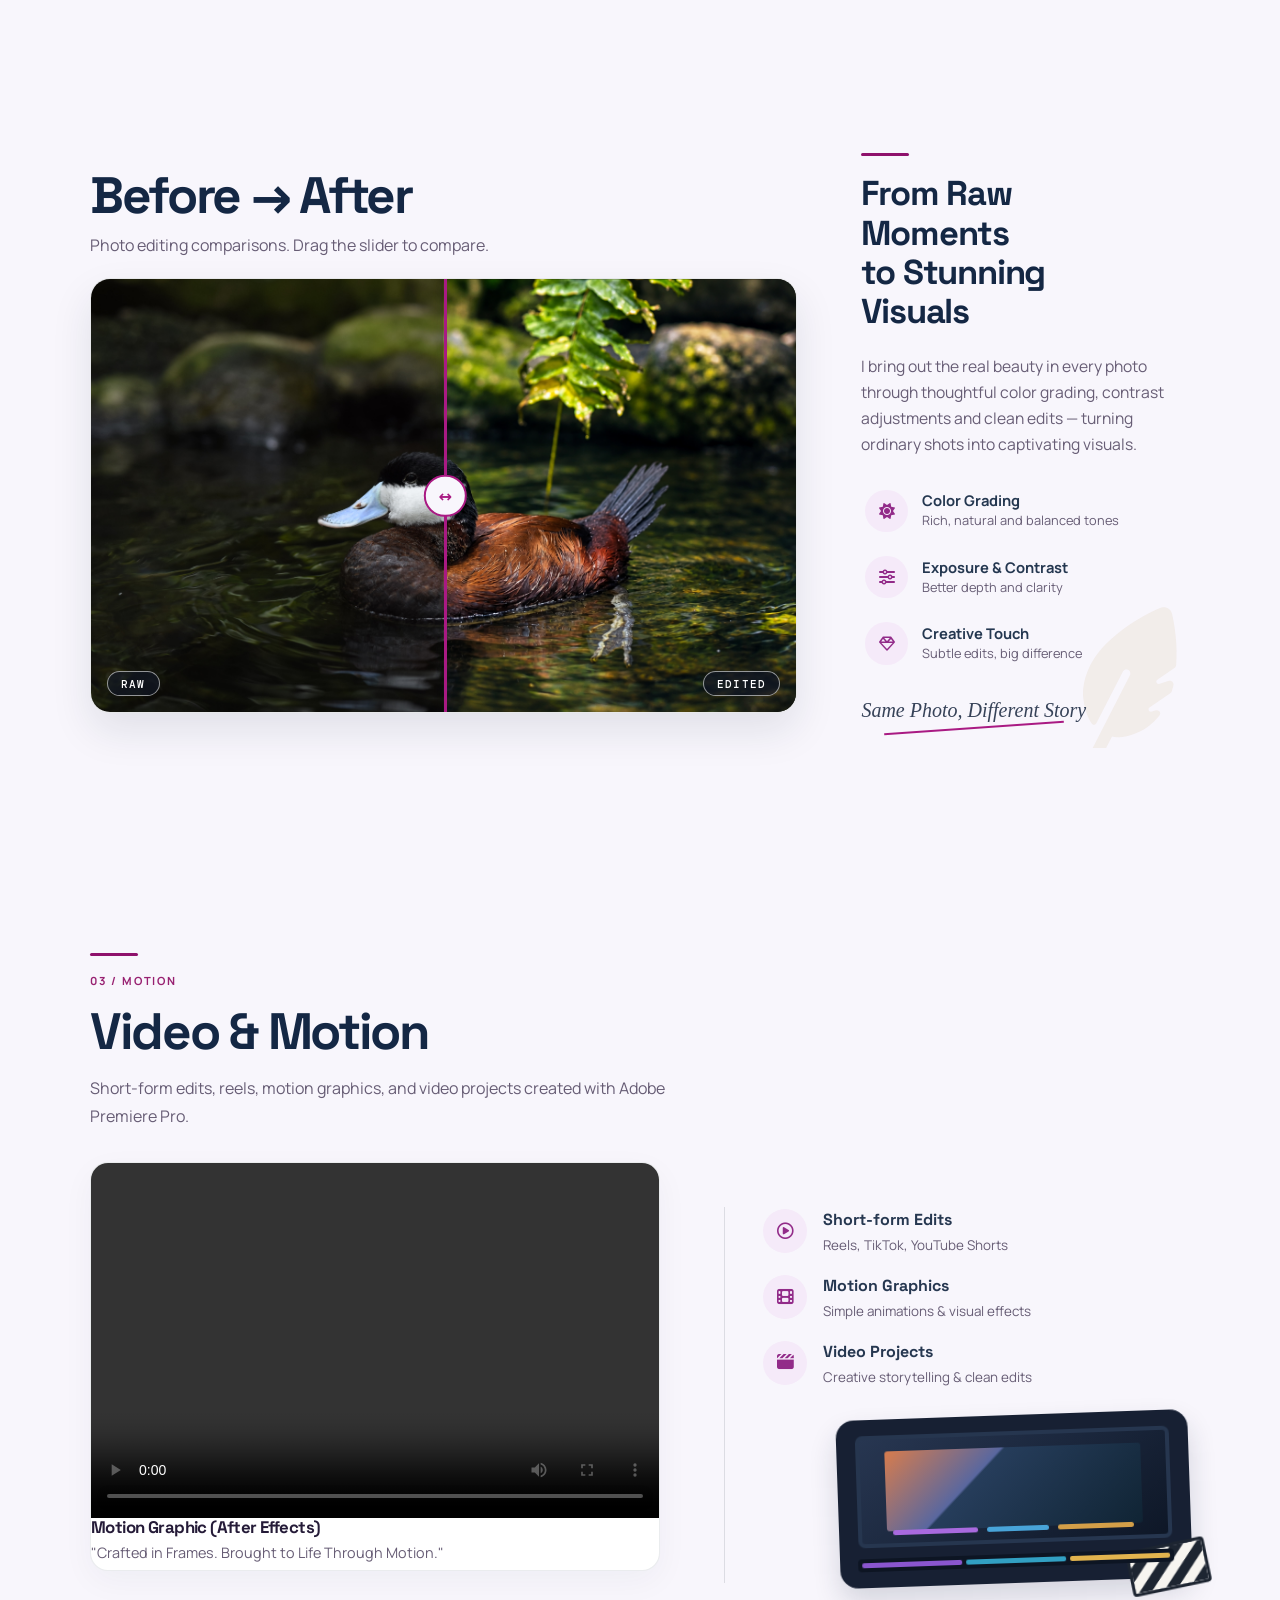
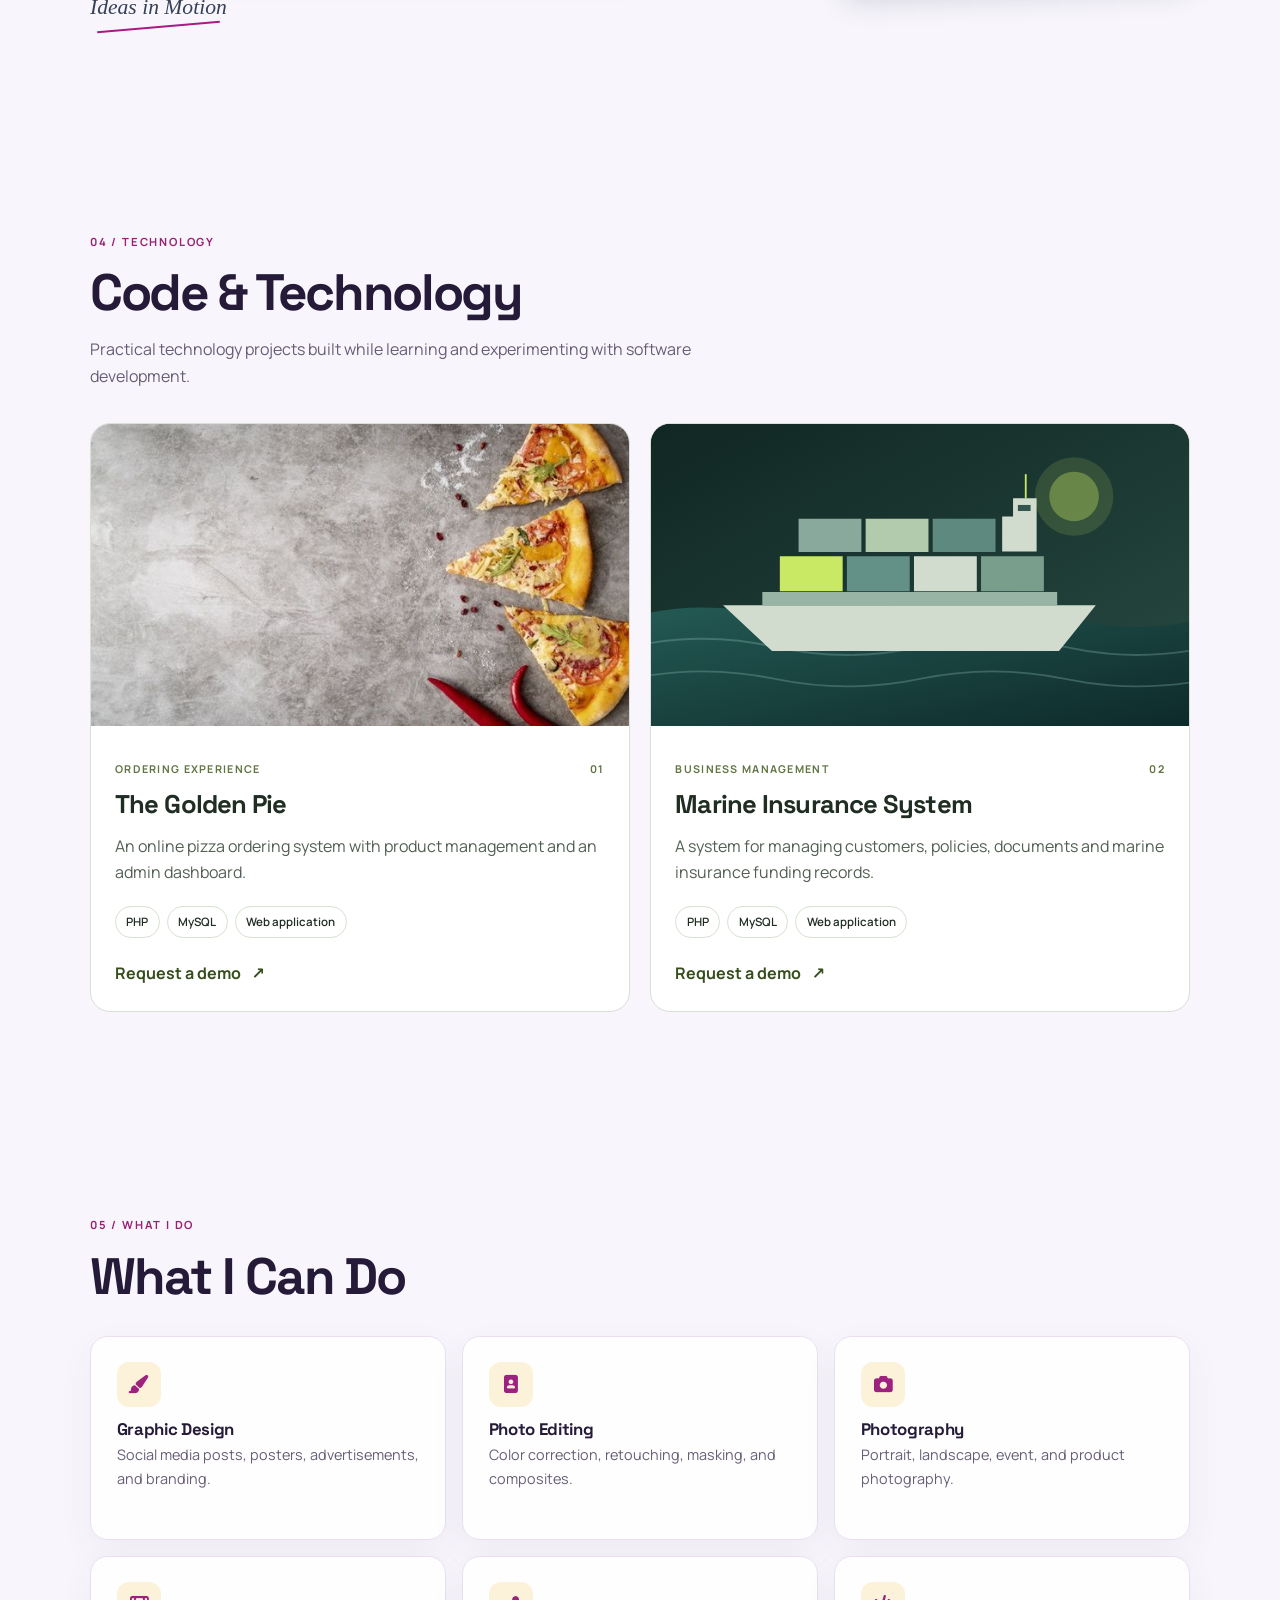
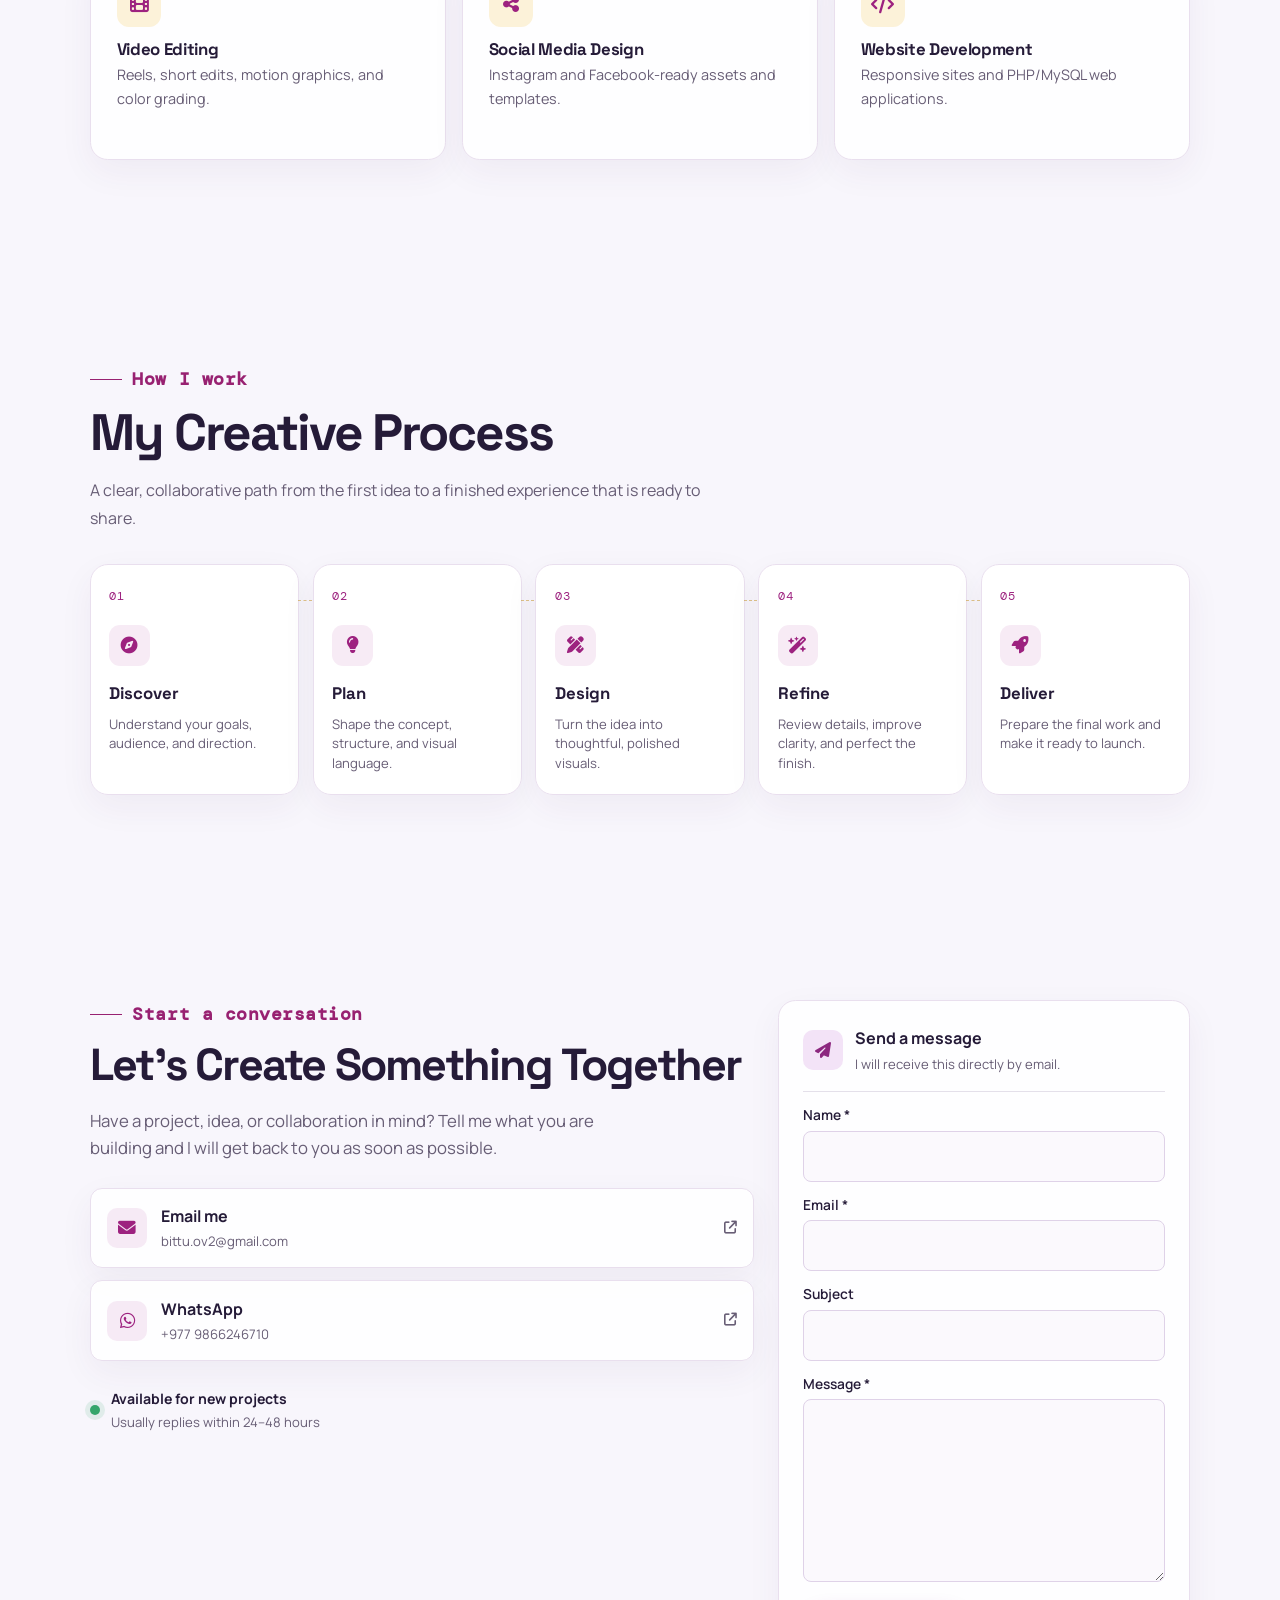
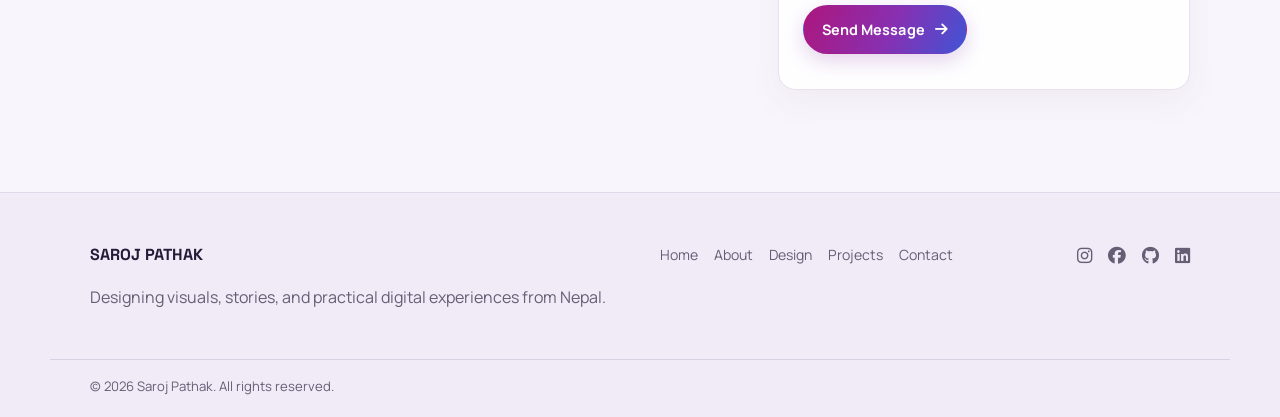
==== commit 238a4ae6: "Refresh technology project showcase" ====
--- a/index.html
+++ b/index.html
@@ -58,6 +58,7 @@
   <link rel="stylesheet" href="css/education-timeline.css" />
   <link rel="stylesheet" href="css/design-gallery.css?v=2" />
   <link rel="stylesheet" href="css/photo-gallery.css" />
+  <link rel="stylesheet" href="css/technology-projects.css" />
 </head>
 <body>
   <header class="site-header">
@@ -384,31 +385,27 @@
         <h2>Code & Technology</h2>
         <p class="muted">Practical technology projects built while learning and experimenting with software development.</p>
       </div>
-      <div class="projects-grid">
-        <div class="project-card">
-          <img src="assets/images/projects/project-placeholder.svg" alt="The Golden Pie project preview" />
-          <div class="project-body">
-            <h4>The Golden Pie</h4>
-            <p class="muted">Online Pizza Ordering System (PHP / MySQL)</p>
-            <p>Features: Online ordering, product management, admin dashboard.</p>
-            <div class="project-actions">
-              <a class="btn btn-sm" href="https://github.com/Bittu-Saroj/My-Portfolio" target="_blank" rel="noopener">GitHub</a>
-              <a class="btn btn-sm btn-outline" href="#contact">Request Demo</a>
-            </div>
-          </div>
-        </div>
-        <div class="project-card">
-          <img src="assets/images/projects/project-placeholder.svg" alt="Insurance Search System project preview" />
-          <div class="project-body">
-            <h4>Insurance Search System</h4>
-            <p class="muted">PHP / MySQL project</p>
-            <p>A practical search interface focused on clear information and a simple user experience.</p>
-            <div class="project-actions">
-              <a class="btn btn-sm" href="https://github.com/Bittu-Saroj/My-Portfolio" target="_blank" rel="noopener">GitHub</a>
-              <a class="btn btn-sm btn-outline" href="#contact">Request Demo</a>
-            </div>
-          </div>
-        </div>
+      <div class="technology-grid">
+        <article class="technology-card">
+          <div class="technology-art"><img src="assets/images/projects/golden-pie.jpg" alt="Pizza image from The Golden Pie project" loading="lazy" /></div>
+          <div class="technology-content">
+            <p class="technology-kicker">ORDERING EXPERIENCE <span>01</span></p>
+            <h3>The Golden Pie</h3>
+            <p>An online pizza ordering system with product management and an admin dashboard.</p>
+            <ul class="technology-tags" aria-label="Technologies"><li>PHP</li><li>MySQL</li><li>Web application</li></ul>
+            <a class="technology-link" href="#contact">Request a demo <span aria-hidden="true">↗</span></a>
+          </div>
+        </article>
+        <article class="technology-card">
+          <div class="technology-art"><img src="assets/images/projects/marine-illustration.svg" alt="Illustration of a cargo ship at sea" loading="lazy" /></div>
+          <div class="technology-content">
+            <p class="technology-kicker">BUSINESS MANAGEMENT <span>02</span></p>
+            <h3>Marine Insurance System</h3>
+            <p>A system for managing customers, policies, documents and marine insurance funding records.</p>
+            <ul class="technology-tags" aria-label="Technologies"><li>PHP</li><li>MySQL</li><li>Web application</li></ul>
+            <a class="technology-link" href="#contact">Request a demo <span aria-hidden="true">↗</span></a>
+          </div>
+        </article>
       </div>
     </section>
 
--- a/css/technology-projects.css
+++ b/css/technology-projects.css
@@ -0,0 +1,23 @@
+/* Project showcases: artwork is illustrative, while details describe the real applications. */
+#projects .technology-grid { display:grid; grid-template-columns:repeat(2,minmax(0,1fr)); gap:1.3rem; }
+#projects .technology-card { min-width:0; overflow:hidden; border:1px solid #d9dfd3; border-radius:20px; background:#fff; color:#202d23; transition:transform .25s ease,border-color .25s ease,box-shadow .25s ease; }
+#projects .technology-card:hover { transform:translateY(-4px); border-color:#91ad48; box-shadow:0 16px 40px rgba(17,33,20,.12); }
+#projects .technology-art { position:relative; display:flex; flex-direction:column; align-items:center; justify-content:center; min-height:220px; overflow:hidden; color:#d0ed64; background:radial-gradient(circle at 50% 55%,#344b2b,#18261d 55%,#111a14); }
+#projects .technology-art img { display:block; width:100%; aspect-ratio: 16 / 9; object-fit:cover; }
+#projects .technology-content { padding:1.5rem; }
+#projects .technology-kicker { display:flex; justify-content:space-between; gap:1rem; color:#617642; font-size:.67rem; font-weight:700; letter-spacing:.12em; }
+#projects .technology-content h3 { margin:.75rem 0 .6rem; font-size:clamp(1.35rem,2vw,1.7rem); letter-spacing:-.035em; }
+#projects .technology-content > p:not(.technology-kicker) { min-height:3.2em; color:#526053; line-height:1.6; }
+#projects .technology-tags { display:flex; flex-wrap:wrap; gap:.45rem; margin:1.25rem 0 1.4rem; padding:0; list-style:none; }
+#projects .technology-tags li { padding:.35rem .65rem; border:1px solid #d8e2d1; border-radius:999px; font-size:.72rem; font-weight:600; }
+#projects .technology-link { display:inline-flex; align-items:center; gap:.65rem; color:#354e1c; font-weight:700; text-decoration:none; }
+#projects .technology-link span { transition:transform .2s ease; }
+#projects .technology-link:hover span { transform:translate(3px,-3px); }
+#projects .technology-link:focus-visible { outline:2px solid #7caa27; outline-offset:5px; }
+html[data-theme="dark"] #projects .technology-card { background:#171e15; border-color:#35432e; color:#f3f5e9; }
+html[data-theme="dark"] #projects .technology-card:hover { border-color:#a5c74b; box-shadow:0 16px 40px rgba(0,0,0,.2); }
+html[data-theme="dark"] #projects .technology-kicker, html[data-theme="dark"] #projects .technology-link { color:#c9e85a; }
+html[data-theme="dark"] #projects .technology-content > p:not(.technology-kicker) { color:#bac4b4; }
+html[data-theme="dark"] #projects .technology-tags li { border-color:#40513a; color:#d5dfce; }
+@media (max-width:700px) { #projects .technology-grid { grid-template-columns:1fr; } #projects .technology-art { min-height:190px; } #projects .technology-content > p:not(.technology-kicker) { min-height:0; } }
+@media (prefers-reduced-motion:reduce) { #projects .technology-card, #projects .technology-link span { transition:none; } #projects .technology-card:hover { transform:none; } }
